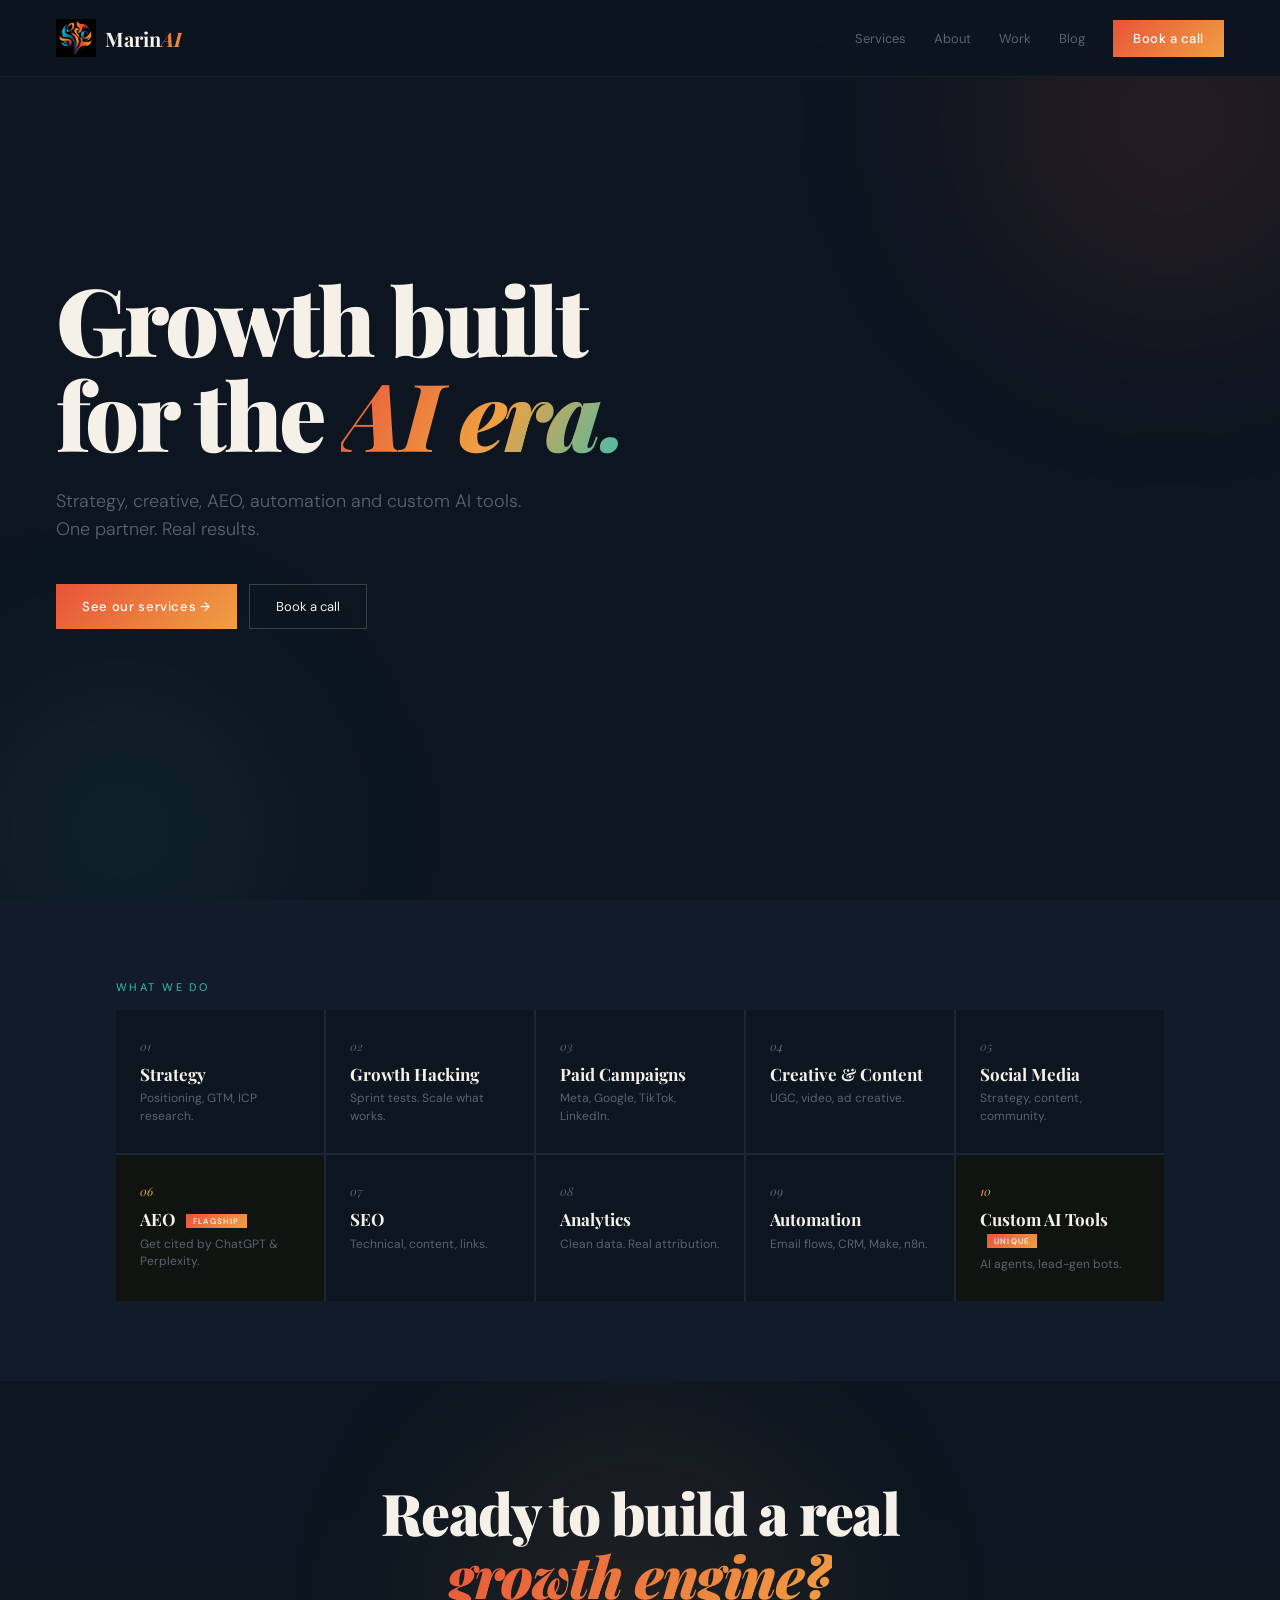
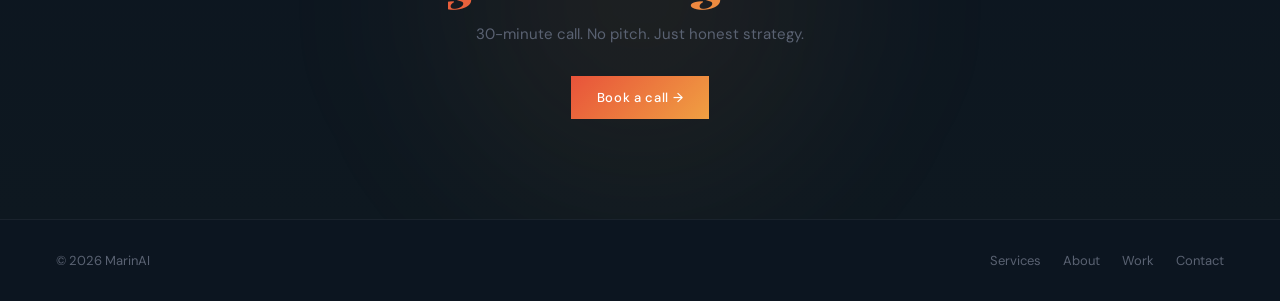
==== index.html @ f013c034 "Launch MarinAi website with full SEO, GA4, structured data" ====
<!DOCTYPE html>
<html lang="en">
<head>
<meta charset="UTF-8">
<meta name="viewport" content="width=device-width, initial-scale=1.0">
<title>MarinAi — AI-Era Marketing Agency | AEO, SEO, Growth & Automation</title>
<meta name="description" content="MarinAi builds growth engines for the AI era — AEO (get cited by ChatGPT & Perplexity), paid campaigns, SEO, marketing automation and custom AI tools for businesses ready to scale.">
<meta name="keywords" content="AI marketing agency, AEO answer engine optimisation, growth hacking agency, marketing automation, SEO agency, get cited by ChatGPT, Perplexity optimisation, custom AI tools, paid campaigns, social media agency">
<meta name="robots" content="index, follow">
<meta name="author" content="MarinAi">
<link rel="canonical" href="https://www.marinai.xyz/">

<!-- Open Graph -->
<meta property="og:type" content="website">
<meta property="og:url" content="https://www.marinai.xyz/">
<meta property="og:title" content="MarinAi — Growth Built for the AI Era">
<meta property="og:description" content="AEO, SEO, paid campaigns, marketing automation and custom AI tools. Get cited by ChatGPT, Perplexity and Google AI. Ten disciplines. One growth engine.">
<meta property="og:image" content="https://www.marinai.xyz/og-image.svg">
<meta property="og:site_name" content="MarinAi">
<meta property="og:locale" content="en_GB">

<!-- Twitter Card -->
<meta name="twitter:card" content="summary_large_image">
<meta name="twitter:title" content="MarinAi — Growth Built for the AI Era">
<meta name="twitter:description" content="AEO, SEO, paid campaigns, automation and custom AI tools. Ten disciplines. One growth engine.">
<meta name="twitter:image" content="https://www.marinai.xyz/og-image.svg">

<!-- Favicon -->
<link rel="icon" type="image/svg+xml" href="data:image/svg+xml,<svg xmlns='http://www.w3.org/2000/svg' viewBox='0 0 32 32'><rect width='32' height='32' rx='8' fill='%23E8533A'/><text x='16' y='22' font-family='sans-serif' font-weight='900' font-size='18' text-anchor='middle' fill='white'>M</text></svg>">
<link rel="apple-touch-icon" href="data:image/svg+xml,<svg xmlns='http://www.w3.org/2000/svg' viewBox='0 0 32 32'><rect width='32' height='32' rx='8' fill='%23E8533A'/><text x='16' y='22' font-family='sans-serif' font-weight='900' font-size='18' text-anchor='middle' fill='white'>M</text></svg>">

<!-- GA4 -->
<script async src="https://www.googletagmanager.com/gtag/js?id=G-8507Q1Z36M"></script>
<script>window.dataLayer=window.dataLayer||[];function gtag(){dataLayer.push(arguments)}gtag('js',new Date());gtag('config','G-8507Q1Z36M');</script>

<!-- JSON-LD: Organization -->
<script type="application/ld+json">
{
  "@context": "https://schema.org",
  "@type": "MarketingAgency",
  "name": "MarinAi",
  "url": "https://www.marinai.xyz",
  "logo": "https://www.marinai.xyz/og-image.svg",
  "description": "MarinAi builds growth engines for the AI era — AEO, SEO, paid campaigns, marketing automation and custom AI tools.",
  "email": "makatzrina@gmail.com",
  "foundingDate": "2024",
  "areaServed": {"@type": "Place", "name": "Europe"},
  "sameAs": [],
  "knowsAbout": ["AEO", "Answer Engine Optimisation", "SEO", "Growth Hacking", "Marketing Automation", "AI Tools", "Paid Campaigns", "Social Media Marketing"]
}
</script>

<!-- JSON-LD: Services -->
<script type="application/ld+json">
{
  "@context": "https://schema.org",
  "@type": "ItemList",
  "name": "MarinAi Services",
  "itemListElement": [
    {"@type":"ListItem","position":1,"name":"Strategy & Consulting","description":"Positioning, GTM planning, ICP research."},
    {"@type":"ListItem","position":2,"name":"Growth Hacking","description":"Sprint experiments, funnel optimisation. Ship fast, scale what works."},
    {"@type":"ListItem","position":3,"name":"Paid Campaigns","description":"Meta, Google, TikTok, LinkedIn. Every dollar traced to revenue."},
    {"@type":"ListItem","position":4,"name":"Creative & Content","description":"Ad creative, UGC, short-form video. Built for performance."},
    {"@type":"ListItem","position":5,"name":"Social Media","description":"Strategy, content, community. Platform-native."},
    {"@type":"ListItem","position":6,"name":"AEO — Answer Engine Optimisation","description":"Get cited by ChatGPT, Perplexity and Google AI Overviews."},
    {"@type":"ListItem","position":7,"name":"SEO","description":"Technical SEO, content strategy, link building."},
    {"@type":"ListItem","position":8,"name":"Analytics & Attribution","description":"Clean data, real attribution. Decisions stop being guesses."},
    {"@type":"ListItem","position":9,"name":"Marketing Automation","description":"Email flows, CRM, Make, n8n pipelines."},
    {"@type":"ListItem","position":10,"name":"Custom AI Tools for Lead Gen","description":"AI agents, bots, enrichment pipelines."}
  ]
}
</script>

<link href="https://fonts.googleapis.com/css2?family=Playfair+Display:ital,wght@0,700;0,900;1,400&family=DM+Sans:wght@300;400;500&display=swap" rel="stylesheet">
<style>
*,*::before,*::after{box-sizing:border-box;margin:0;padding:0}
:root{
  --c:#E8533A;--a:#F0A042;--t:#3ABFB0;
  --bg:#0C1520;--s:#111B29;--s2:#151F2E;
  --cream:#F5F0E8;--mid:#5A6272;--midlt:#8A95A8;
}
html{scroll-behavior:smooth}
body{background:var(--bg);color:var(--cream);font-family:'DM Sans',sans-serif;overflow-x:hidden}

.page{display:none;min-height:100vh;padding-top:64px}
.page.active{display:block}

/* NAV */
nav{position:fixed;top:0;left:0;right:0;z-index:99;display:flex;align-items:center;justify-content:space-between;padding:18px 56px;background:rgba(12,21,32,.9);backdrop-filter:blur(18px);border-bottom:1px solid rgba(255,255,255,.05)}
.logo{display:flex;align-items:center;gap:9px;text-decoration:none;cursor:pointer}
.logo-word{font-family:'Playfair Display',serif;font-size:20px;font-weight:700;color:var(--cream)}
.logo-word em{font-style:italic;background:linear-gradient(135deg,var(--c),var(--a));-webkit-background-clip:text;-webkit-text-fill-color:transparent;background-clip:text}
.nav-r{display:flex;align-items:center;gap:28px}
.nl{color:var(--mid);font-size:13px;background:none;border:none;cursor:pointer;font-family:inherit;padding:0;transition:color .2s}
.nl:hover,.nl.on{color:var(--cream)}
.nl.has-sub{position:relative}
.sub-menu{display:none;position:absolute;top:calc(100% + 14px);left:-16px;background:var(--s);border:1px solid rgba(255,255,255,.08);min-width:220px;padding:8px 0;z-index:200}
.nl.has-sub:hover .sub-menu{display:block}
.sub-menu button{display:block;width:100%;text-align:left;padding:10px 18px;background:none;border:none;color:var(--midlt);font-size:13px;cursor:pointer;font-family:inherit;transition:all .15s}
.sub-menu button:hover{color:var(--cream);background:rgba(255,255,255,.04);padding-left:24px}
.nav-cta{background:linear-gradient(135deg,var(--c),var(--a));color:#fff;padding:10px 20px;font-size:13px;font-weight:500;letter-spacing:.04em;border:none;cursor:pointer;font-family:inherit;transition:opacity .2s}
.nav-cta:hover{opacity:.85}
.mob-btn{display:none;background:none;border:none;color:var(--cream);font-size:22px;cursor:pointer}

/* SHARED */
.wrap{max-width:1160px;margin:0 auto;padding:0 56px}
.lbl{font-size:11px;letter-spacing:.22em;text-transform:uppercase;color:var(--t);margin-bottom:16px}
.page-top{padding:80px 56px 64px;max-width:1160px;margin:0 auto}
.page-top h1{font-family:'Playfair Display',serif;font-size:clamp(40px,5.5vw,72px);font-weight:900;line-height:1.03;letter-spacing:-.03em;margin-bottom:20px}
.page-top h1 em{font-style:italic;background:linear-gradient(135deg,var(--c),var(--a) 60%,var(--t));-webkit-background-clip:text;-webkit-text-fill-color:transparent;background-clip:text}
.page-top p{font-size:17px;color:var(--mid);max-width:520px;line-height:1.6;font-weight:300}
.divl{height:1px;background:rgba(255,255,255,.07);margin:0 56px}
.btn-p{background:linear-gradient(135deg,var(--c),var(--a));color:#fff;padding:13px 26px;font-size:13px;font-weight:500;text-decoration:none;letter-spacing:.05em;border:none;cursor:pointer;font-family:inherit;display:inline-block;transition:transform .2s,box-shadow .2s}
.btn-p:hover{transform:translateY(-2px);box-shadow:0 12px 36px rgba(232,83,58,.28)}
.btn-o{color:var(--cream);padding:13px 26px;font-size:13px;border:1px solid rgba(255,255,255,.18);text-decoration:none;background:none;cursor:pointer;font-family:inherit;display:inline-block;transition:all .2s}
.btn-o:hover{border-color:rgba(255,255,255,.45);background:rgba(255,255,255,.04)}
.back-btn{display:inline-flex;align-items:center;gap:8px;color:var(--mid);font-size:13px;background:none;border:none;cursor:pointer;font-family:inherit;margin-bottom:28px;transition:color .2s;padding:0}
.back-btn:hover{color:var(--cream)}

/* REVEAL */
@keyframes fadeUp{from{opacity:0;transform:translateY(20px)}to{opacity:1;transform:translateY(0)}}
.r{opacity:0;transform:translateY(16px);transition:opacity .65s ease,transform .65s ease}
.r.on{opacity:1;transform:none}

/* CTA STRIP */
.cta-strip{padding:100px 56px;text-align:center;position:relative;overflow:hidden;background:linear-gradient(180deg,var(--bg),#0E1820)}
.cta-strip::before{content:'';position:absolute;top:50%;left:50%;transform:translate(-50%,-50%);width:700px;height:700px;background:radial-gradient(circle,rgba(240,160,66,.09),transparent 60%);filter:blur(60px)}
.cta-strip h2{font-family:'Playfair Display',serif;font-size:clamp(32px,4.5vw,60px);font-weight:900;line-height:1.08;letter-spacing:-.025em;max-width:680px;margin:0 auto 18px;position:relative;z-index:1}
.cta-strip h2 em{font-style:italic;background:linear-gradient(135deg,var(--c),var(--a));-webkit-background-clip:text;-webkit-text-fill-color:transparent;background-clip:text}
.cta-strip p{font-size:15px;color:var(--mid);margin-bottom:32px;position:relative;z-index:1}
.cta-strip .btn-p{position:relative;z-index:1}

/* FOOTER */
footer{padding:32px 56px;border-top:1px solid rgba(255,255,255,.06);display:flex;justify-content:space-between;align-items:center}
footer span{font-size:13px;color:var(--mid)}
.fl{display:flex;gap:22px;flex-wrap:wrap}
.fl button{font-size:13px;color:var(--mid);background:none;border:none;cursor:pointer;font-family:inherit;transition:color .2s;padding:0}
.fl button:hover{color:var(--cream)}

/* ═══════════════════
   HOME
═══════════════════ */
#page-home{padding-top:0}
.hero{min-height:100vh;display:flex;align-items:center;padding:0 56px;position:relative;overflow:hidden}
.hero::before{content:'';position:absolute;top:-20%;right:-15%;width:600px;height:600px;background:radial-gradient(circle,rgba(232,83,58,.17),transparent 65%);filter:blur(80px)}
.hero::after{content:'';position:absolute;bottom:-20%;left:-10%;width:500px;height:500px;background:radial-gradient(circle,rgba(58,191,176,.11),transparent 65%);filter:blur(80px)}
.hero-inner{position:relative;z-index:1;max-width:880px}
.hero h1{font-family:'Playfair Display',serif;font-size:clamp(52px,7.5vw,94px);font-weight:900;line-height:1.01;letter-spacing:-.03em;margin-bottom:26px;animation:fadeUp .9s .1s ease both}
.hero h1 em{font-style:italic;background:linear-gradient(120deg,var(--c),var(--a) 55%,var(--t));-webkit-background-clip:text;-webkit-text-fill-color:transparent;background-clip:text}
.hero p{font-size:18px;color:var(--mid);max-width:490px;line-height:1.6;margin-bottom:40px;font-weight:300;animation:fadeUp .9s .25s ease both}
.hero-btns{display:flex;gap:12px;flex-wrap:wrap;animation:fadeUp .9s .4s ease both}

/* Services overview on home */
.svc-overview{padding:80px 56px;background:var(--s)}
.svc-grid{display:grid;grid-template-columns:repeat(5,1fr);gap:2px;background:rgba(255,255,255,.05)}
.svc-tile{background:var(--bg);padding:28px 24px;cursor:pointer;transition:background .2s;border-bottom:none}
.svc-tile:hover{background:var(--s2)}
.svc-tile .n{font-family:'Playfair Display',serif;font-style:italic;font-size:12px;color:var(--mid);margin-bottom:10px}
.svc-tile h3{font-family:'Playfair Display',serif;font-size:17px;font-weight:700;line-height:1.2;margin-bottom:6px}
.svc-tile p{font-size:12px;color:var(--mid);line-height:1.45}
.svc-tile.hot{background:#0F1410}
.svc-tile.hot .n{color:var(--a)}
.svc-tile.hot:hover{background:#141910}
.hot-tag{background:linear-gradient(135deg,var(--c),var(--a));color:#fff;font-family:'DM Sans',sans-serif;font-size:8px;font-weight:500;letter-spacing:.15em;text-transform:uppercase;padding:2px 7px;vertical-align:middle;margin-left:7px;font-style:normal}

/* ═══════════════════
   SERVICES LIST
═══════════════════ */
.svc-list-grid{padding:0 56px 0}
.svc-row{display:grid;grid-template-columns:60px 1fr auto;gap:32px;padding:40px 0;border-bottom:1px solid rgba(255,255,255,.07);align-items:center;cursor:pointer;transition:background .2s;padding-left:4px;padding-right:4px}
.svc-row:first-child{border-top:1px solid rgba(255,255,255,.07)}
.svc-row:hover{background:rgba(255,255,255,.02)}
.svc-row .num{font-family:'Playfair Display',serif;font-style:italic;font-size:22px;color:rgba(255,255,255,.1)}
.svc-row.hot .num{color:rgba(240,160,66,.3)}
.svc-row h3{font-family:'Playfair Display',serif;font-size:24px;font-weight:700;letter-spacing:-.01em;margin-bottom:6px}
.svc-row.hot h3{background:linear-gradient(135deg,var(--c),var(--a));-webkit-background-clip:text;-webkit-text-fill-color:transparent;background-clip:text}
.svc-row p{font-size:14px;color:var(--mid);line-height:1.5}
.svc-row .arr{font-size:20px;color:var(--mid);transition:all .2s;white-space:nowrap}
.svc-row:hover .arr{color:var(--a);transform:translateX(4px)}

/* ═══════════════════
   SERVICE DETAIL PAGE
═══════════════════ */
.svc-detail-hero{padding:72px 56px 56px;position:relative;overflow:hidden;border-bottom:1px solid rgba(255,255,255,.07)}
.svc-detail-hero::after{content:'';position:absolute;top:-50%;right:-20%;width:500px;height:500px;background:radial-gradient(circle,rgba(232,83,58,.12),transparent 65%);filter:blur(80px);pointer-events:none}
.svc-detail-hero .inner{max-width:1160px;margin:0 auto;position:relative;z-index:1}
.svc-detail-hero .tag{display:inline-flex;align-items:center;gap:8px;font-size:10px;letter-spacing:.22em;text-transform:uppercase;color:var(--t);margin-bottom:20px;padding:5px 12px;border:1px solid rgba(58,191,176,.25);border-radius:100px}
.svc-detail-hero h1{font-family:'Playfair Display',serif;font-size:clamp(40px,5.5vw,68px);font-weight:900;line-height:1.04;letter-spacing:-.03em;margin-bottom:20px;max-width:820px}
.svc-detail-hero h1 em{font-style:italic;background:linear-gradient(135deg,var(--c),var(--a));-webkit-background-clip:text;-webkit-text-fill-color:transparent;background-clip:text}
.svc-detail-hero .intro{font-size:17px;color:var(--mid);max-width:580px;line-height:1.65;margin-bottom:36px;font-weight:300}
.svc-body-grid{max-width:1160px;margin:0 auto;padding:64px 56px;display:grid;grid-template-columns:1fr 380px;gap:72px;align-items:start}
.svc-main h2{font-family:'Playfair Display',serif;font-size:28px;font-weight:700;letter-spacing:-.01em;margin-bottom:16px;line-height:1.2}
.svc-main h2 em{font-style:italic;color:var(--a)}
.svc-main p{font-size:15px;color:var(--mid);line-height:1.7;margin-bottom:24px}
.what-list{list-style:none;margin:0 0 40px;display:flex;flex-direction:column;gap:0;border-top:1px solid rgba(255,255,255,.07)}
.what-list li{padding:16px 0;border-bottom:1px solid rgba(255,255,255,.07);font-size:14px;color:var(--midlt);display:flex;align-items:center;gap:12px;line-height:1.4}
.what-list li::before{content:'';width:5px;height:5px;border-radius:50%;background:var(--t);flex-shrink:0}
.svc-sidebar{position:sticky;top:88px;display:flex;flex-direction:column;gap:2px}
.sidebar-card{background:var(--s);padding:28px}
.sidebar-card h4{font-size:11px;letter-spacing:.2em;text-transform:uppercase;color:var(--t);margin-bottom:16px}
.sidebar-card p{font-size:13px;color:var(--mid);line-height:1.55;margin-bottom:16px}
.sidebar-card .btn-p,.sidebar-card .btn-o{width:100%;text-align:center;margin-top:4px}
.related-list{display:flex;flex-direction:column;gap:2px}
.related-item{background:var(--s);padding:18px 20px;cursor:pointer;transition:background .2s;display:flex;justify-content:space-between;align-items:center}
.related-item:hover{background:var(--s2)}
.related-item span{font-size:13px;color:var(--midlt);transition:color .2s}
.related-item:hover span{color:var(--cream)}
.related-item .ri-arr{color:var(--mid);font-size:16px;transition:all .2s}
.related-item:hover .ri-arr{color:var(--a);transform:translateX(3px)}
.outcome-grid{display:grid;grid-template-columns:1fr 1fr;gap:2px;margin:32px 0;background:rgba(255,255,255,.05)}
.outcome{background:var(--s);padding:24px}
.outcome .big{font-family:'Playfair Display',serif;font-size:36px;font-weight:900;background:linear-gradient(135deg,var(--c),var(--a));-webkit-background-clip:text;-webkit-text-fill-color:transparent;background-clip:text;line-height:1;margin-bottom:6px}
.outcome .sm{font-size:12px;color:var(--mid);letter-spacing:.03em}
.faq{margin-top:40px}
.faq h2{font-family:'Playfair Display',serif;font-size:26px;font-weight:700;margin-bottom:20px}
.faq-item{border-bottom:1px solid rgba(255,255,255,.07);padding:18px 0}
.faq-item summary{font-size:15px;font-weight:500;cursor:pointer;list-style:none;display:flex;justify-content:space-between;align-items:center;gap:16px}
.faq-item summary::after{content:'+';font-size:20px;color:var(--mid);flex-shrink:0;transition:transform .2s}
.faq-item[open] summary::after{transform:rotate(45deg)}
.faq-item p{font-size:14px;color:var(--mid);line-height:1.65;padding-top:14px}

/* ═══════════════════
   ABOUT
═══════════════════ */
.about-hero{padding:72px 56px 64px;border-bottom:1px solid rgba(255,255,255,.07)}
.about-hero .inner{max-width:1160px;margin:0 auto}
.about-grid{max-width:1160px;margin:0 auto;padding:64px 56px;display:grid;grid-template-columns:1fr 1fr;gap:72px}
.about-grid h2{font-family:'Playfair Display',serif;font-size:clamp(26px,3vw,38px);font-weight:700;line-height:1.2;letter-spacing:-.02em;margin-bottom:20px}
.about-grid h2 em{font-style:italic;color:var(--a)}
.about-grid p{font-size:15px;color:var(--mid);line-height:1.7;margin-bottom:14px}
.vals{display:flex;flex-direction:column;gap:2px}
.val{background:var(--s);padding:26px 28px;border-left:2px solid var(--t)}
.val h4{font-size:15px;font-weight:500;margin-bottom:5px}
.val p{font-size:13px;color:var(--mid);line-height:1.55;margin:0}

/* ═══════════════════
   CASES
═══════════════════ */
.cases-grid{max-width:1160px;margin:0 auto;padding:0 56px 64px;display:grid;grid-template-columns:1fr 1fr;gap:2px;background:rgba(255,255,255,.05)}
.case-card{background:var(--bg);padding:44px 40px;transition:background .2s;cursor:pointer}
.case-card:hover{background:var(--s2)}
.case-tag{font-size:10px;letter-spacing:.2em;text-transform:uppercase;color:var(--t);margin-bottom:18px}
.case-card h3{font-family:'Playfair Display',serif;font-size:24px;font-weight:700;line-height:1.2;margin-bottom:12px;letter-spacing:-.01em}
.case-card p{font-size:14px;color:var(--mid);line-height:1.6;margin-bottom:24px}
.case-metrics{display:flex;gap:24px}
.cm .big{font-family:'Playfair Display',serif;font-size:30px;font-weight:700;background:linear-gradient(135deg,var(--c),var(--a));-webkit-background-clip:text;-webkit-text-fill-color:transparent;background-clip:text;line-height:1}
.cm .sm{font-size:11px;color:var(--mid);margin-top:4px}
.case-empty{background:var(--s);padding:44px 40px;display:flex;flex-direction:column;justify-content:center;align-items:center;min-height:280px;text-align:center}
.case-empty p{font-size:14px;color:var(--mid);margin-top:12px}

/* ═══════════════════
   BLOG
═══════════════════ */
.blog-grid{max-width:1160px;margin:0 auto;padding:0 56px 64px;display:grid;grid-template-columns:repeat(3,1fr);gap:2px;background:rgba(255,255,255,.05)}
.post{background:var(--bg);padding:32px 28px;cursor:pointer;transition:background .2s}
.post:hover{background:var(--s2)}
.post-cat{font-size:10px;letter-spacing:.2em;text-transform:uppercase;color:var(--t);margin-bottom:14px}
.post h3{font-family:'Playfair Display',serif;font-size:20px;font-weight:700;line-height:1.25;margin-bottom:10px;letter-spacing:-.01em}
.post p{font-size:13px;color:var(--mid);line-height:1.55;margin-bottom:18px}
.post-meta{font-size:11px;color:rgba(255,255,255,.2)}
.cs-tag{display:inline-block;background:rgba(58,191,176,.08);border:1px solid rgba(58,191,176,.2);color:var(--t);font-size:9px;letter-spacing:.16em;text-transform:uppercase;padding:3px 9px;margin-bottom:12px}

/* ═══════════════════
   CONTACT
═══════════════════ */
.contact-wrap{max-width:1160px;margin:0 auto;padding:0 56px 80px;display:grid;grid-template-columns:1fr 1fr;gap:2px;background:rgba(255,255,255,.05)}
.contact-l{background:var(--s);padding:56px 48px}
.contact-l h2{font-family:'Playfair Display',serif;font-size:clamp(26px,3vw,38px);font-weight:700;line-height:1.2;letter-spacing:-.02em;margin-bottom:18px}
.contact-l h2 em{font-style:italic;color:var(--a)}
.contact-l p{font-size:15px;color:var(--mid);line-height:1.65;margin-bottom:36px}
.cd{display:flex;flex-direction:column;gap:18px;margin-bottom:40px}
.cd-i .lbl2{font-size:10px;letter-spacing:.2em;text-transform:uppercase;color:var(--t);margin-bottom:4px}
.cd-i .val2{font-size:15px;color:var(--cream)}
.contact-r{background:var(--bg);padding:56px 48px}
.contact-r h3{font-family:'Playfair Display',serif;font-size:24px;font-weight:700;margin-bottom:28px}
.form-row{display:grid;grid-template-columns:1fr 1fr;gap:14px;margin-bottom:14px}
.field{display:flex;flex-direction:column;gap:7px;margin-bottom:14px}
.field label{font-size:10px;letter-spacing:.18em;text-transform:uppercase;color:var(--mid)}
.field input,.field textarea,.field select{background:var(--s);border:1px solid rgba(255,255,255,.08);color:var(--cream);padding:13px 16px;font-family:'DM Sans',sans-serif;font-size:14px;outline:none;transition:border-color .2s;appearance:none;-webkit-appearance:none}
.field input:focus,.field textarea:focus,.field select:focus{border-color:rgba(58,191,176,.4)}
.field textarea{min-height:110px;resize:vertical}
.field select option{background:var(--s)}

/* RESPONSIVE */
@media(max-width:960px){
  nav{padding:16px 24px}
  .mob-btn{display:block}
  .nav-r .nl,.nav-r .nav-cta{display:none}
  .nav-r.open{display:flex;flex-direction:column;align-items:flex-start;position:fixed;top:60px;left:0;right:0;background:rgba(10,18,28,.98);padding:20px 24px;gap:16px;border-bottom:1px solid rgba(255,255,255,.07)}
  .nav-r.open .nl,.nav-r.open .nav-cta{display:block}
  .sub-menu{position:static;border:none;background:rgba(255,255,255,.04);padding:4px 0 4px 16px}
  .hero,.svc-overview,.page-top,.svc-detail-hero,.svc-body-grid,.about-hero,.about-grid,.cases-grid,.blog-grid,.contact-wrap,.svc-list-grid,.cta-strip{padding-left:24px;padding-right:24px}
  .hero{padding:0 24px}
  .svc-grid{grid-template-columns:repeat(2,1fr)}
  .svc-body-grid{grid-template-columns:1fr;gap:40px}
  .svc-sidebar{position:static}
  .about-grid,.contact-wrap{grid-template-columns:1fr}
  .contact-l,.contact-r{padding:40px 28px}
  .cases-grid{grid-template-columns:1fr}
  .blog-grid{grid-template-columns:1fr 1fr}
  .form-row{grid-template-columns:1fr}
  footer{padding:24px;flex-direction:column;gap:14px;text-align:center}
  .fl{justify-content:center}
}
@media(max-width:520px){
  .svc-grid{grid-template-columns:1fr}
  .blog-grid{grid-template-columns:1fr}
  .outcome-grid{grid-template-columns:1fr}
}
</style>
</head>
<body>

<!-- NAV -->
<nav>
  <div class="logo" onclick="go('home')">
    <img src="[data-uri]" style="width:40px;height:40px;object-fit:contain" alt="MarinAI">
    <span class="logo-word">Marin<em>AI</em></span>
  </div>
  <div class="nav-r" id="navR">
    <div class="nl has-sub" tabindex="0">Services
      <div class="sub-menu">
        <button onclick="go('svc-strategy')">01 · Strategy</button>
        <button onclick="go('svc-growth')">02 · Growth Hacking</button>
        <button onclick="go('svc-paid')">03 · Paid Campaigns</button>
        <button onclick="go('svc-creative')">04 · Creative & Content</button>
        <button onclick="go('svc-social')">05 · Social Media</button>
        <button onclick="go('svc-aeo')">06 · AEO ★</button>
        <button onclick="go('svc-seo')">07 · SEO</button>
        <button onclick="go('svc-analytics')">08 · Analytics</button>
        <button onclick="go('svc-automation')">09 · Automation</button>
        <button onclick="go('svc-ai')">10 · Custom AI Tools ★</button>
      </div>
    </div>
    <button class="nl" onclick="go('about')">About</button>
    <button class="nl" onclick="go('cases')">Work</button>
    <button class="nl" onclick="go('blog')">Blog</button>
    <button class="nav-cta" onclick="go('contact')">Book a call</button>
  </div>
  <button class="mob-btn" onclick="toggleNav()">☰</button>
</nav>

<!-- ══════════════ HOME ══════════════ -->
<div class="page active" id="page-home">
  <section class="hero">
    <div class="hero-inner">
      <h1>Growth built<br>for the <em>AI era.</em></h1>
      <p>Strategy, creative, AEO, automation and custom AI tools. One partner. Real results.</p>
      <div class="hero-btns">
        <button class="btn-p" onclick="go('services')">See our services →</button>
        <button class="btn-o" onclick="go('contact')">Book a call</button>
      </div>
    </div>
  </section>

  <section class="svc-overview">
    <div class="wrap">
      <div class="lbl r">What we do</div>
      <div class="svc-grid r">
        <div class="svc-tile" onclick="go('svc-strategy')"><div class="n">01</div><h3>Strategy</h3><p>Positioning, GTM, ICP research.</p></div>
        <div class="svc-tile" onclick="go('svc-growth')"><div class="n">02</div><h3>Growth Hacking</h3><p>Sprint tests. Scale what works.</p></div>
        <div class="svc-tile" onclick="go('svc-paid')"><div class="n">03</div><h3>Paid Campaigns</h3><p>Meta, Google, TikTok, LinkedIn.</p></div>
        <div class="svc-tile" onclick="go('svc-creative')"><div class="n">04</div><h3>Creative & Content</h3><p>UGC, video, ad creative.</p></div>
        <div class="svc-tile" onclick="go('svc-social')"><div class="n">05</div><h3>Social Media</h3><p>Strategy, content, community.</p></div>
        <div class="svc-tile hot" onclick="go('svc-aeo')"><div class="n">06</div><h3>AEO <span class="hot-tag">Flagship</span></h3><p>Get cited by ChatGPT & Perplexity.</p></div>
        <div class="svc-tile" onclick="go('svc-seo')"><div class="n">07</div><h3>SEO</h3><p>Technical, content, links.</p></div>
        <div class="svc-tile" onclick="go('svc-analytics')"><div class="n">08</div><h3>Analytics</h3><p>Clean data. Real attribution.</p></div>
        <div class="svc-tile" onclick="go('svc-automation')"><div class="n">09</div><h3>Automation</h3><p>Email flows, CRM, Make, n8n.</p></div>
        <div class="svc-tile hot" onclick="go('svc-ai')"><div class="n">10</div><h3>Custom AI Tools <span class="hot-tag">Unique</span></h3><p>AI agents, lead-gen bots.</p></div>
      </div>
    </div>
  </section>

  <div class="cta-strip">
    <h2 class="r">Ready to build a real <em>growth engine?</em></h2>
    <p class="r">30-minute call. No pitch. Just honest strategy.</p>
    <button class="btn-p r" onclick="go('contact')">Book a call →</button>
  </div>
  <footer><span>© 2026 MarinAI</span><div class="fl"><button onclick="go('services')">Services</button><button onclick="go('about')">About</button><button onclick="go('cases')">Work</button><button onclick="go('contact')">Contact</button></div></footer>
</div>

<!-- ══════════════ SERVICES LIST ══════════════ -->
<div class="page" id="page-services">
  <div class="page-top r">
    <div class="lbl">Services</div>
    <h1>Ten disciplines.<br><em>One engine.</em></h1>
    <p>Every service feeds the next. The stack compounds.</p>
  </div>
  <div class="divl"></div>
  <div class="svc-list-grid" style="padding-bottom:64px">
    <div class="svc-row r" onclick="go('svc-strategy')"><div class="num">01</div><div><h3>Strategy & Consulting</h3><p>Positioning, GTM planning, ICP research. Before a dollar is spent.</p></div><div class="arr">→</div></div>
    <div class="svc-row r" onclick="go('svc-growth')"><div class="num">02</div><div><h3>Growth Hacking</h3><p>Sprint experiments, funnel optimisation. Ship fast, scale what works.</p></div><div class="arr">→</div></div>
    <div class="svc-row r" onclick="go('svc-paid')"><div class="num">03</div><div><h3>Paid Campaigns</h3><p>Meta, Google, TikTok, LinkedIn. Every dollar traced to revenue.</p></div><div class="arr">→</div></div>
    <div class="svc-row r" onclick="go('svc-creative')"><div class="num">04</div><div><h3>Creative & Content</h3><p>Ad creative, UGC, short-form video. Built for performance.</p></div><div class="arr">→</div></div>
    <div class="svc-row r" onclick="go('svc-social')"><div class="num">05</div><div><h3>Social Media</h3><p>Strategy, content, community. Platform-native, not recycled.</p></div><div class="arr">→</div></div>
    <div class="svc-row hot r" onclick="go('svc-aeo')"><div class="num">06</div><div><h3>AEO — Answer Engine Optimisation</h3><p>Get cited by ChatGPT, Perplexity, Google AI. Where buyers search now.</p></div><div class="arr">→</div></div>
    <div class="svc-row r" onclick="go('svc-seo')"><div class="num">07</div><div><h3>SEO</h3><p>Technical, content, links. Built to work alongside AEO.</p></div><div class="arr">→</div></div>
    <div class="svc-row r" onclick="go('svc-analytics')"><div class="num">08</div><div><h3>Analytics & Attribution</h3><p>Clean data, real attribution. Decisions stop being guesses.</p></div><div class="arr">→</div></div>
    <div class="svc-row r" onclick="go('svc-automation')"><div class="num">09</div><div><h3>Marketing Automation</h3><p>Email flows, CRM, Make, n8n. The glue most agencies skip.</p></div><div class="arr">→</div></div>
    <div class="svc-row hot r" onclick="go('svc-ai')"><div class="num">10</div><div><h3>Custom AI Tools for Lead Gen</h3><p>AI agents, bots, enrichment pipelines. Nobody else builds this.</p></div><div class="arr">→</div></div>
  </div>
  <footer><span>© 2026 MarinAI</span><div class="fl"><button onclick="go('home')">Home</button><button onclick="go('contact')">Book a call</button></div></footer>
</div>

<!-- ══════════════ SERVICE PAGES (macro) ══════════════ -->
<script>
const SERVICES = {
  strategy:{
    num:'01', tag:'Strategy & Consulting',
    title:'Before a dollar<br>is <em>spent.</em>',
    intro:'Clarity before execution. We map your positioning, market, and highest-leverage channels before anything else moves.',
    why:'Most brands skip strategy and go straight to execution. That\'s why most campaigns underperform. Without knowing your real ICP, your actual competitive position, and the channels that fit your stage, you\'re optimising the wrong things.',
    what:'We start every engagement with a structured audit. We look at your current positioning, who you\'re actually winning, what the market looks like, and where the real gaps are. From that you get a clear GTM plan with priorities, not a wishlist.',
    items:['Brand positioning & messaging framework','Go-to-market planning','ICP definition & audience research','Channel selection & budget allocation','Competitor & market analysis','Marketing audit (existing stack + results)'],
    outcomes:[{big:'2wk',sm:'Typical audit timeline'},{big:'1',sm:'Clear plan, not 90 slides'},{big:'GTM',sm:'Ready to execute'},{big:'Real',sm:'Not guesswork'}],
    faq:[
      {q:'Do I need a strategy session if I already have a marketing team?',a:'Yes, especially then. Internal teams often have blind spots around positioning and ICP that an outside perspective surfaces quickly.'},
      {q:'What does the output look like?',a:'A working document, not a deck. Priorities, KPIs, channel recommendations, and a 90-day execution roadmap.'},
      {q:'How long does it take?',a:'A full audit and strategy typically takes 2 weeks. A focused session on a single problem can happen in a day.'}
    ],
    related:['svc-growth','svc-paid','svc-aeo']
  },
  growth:{
    num:'02', tag:'Growth Hacking',
    title:'Ship fast.<br><em>Scale what works.</em>',
    intro:'Sprint-based experiments across the full funnel. We test fast, kill what doesn\'t work, and compound what does.',
    why:'Growth doesn\'t come from one big campaign. It comes from running 20 small tests, finding the 2 that work, and going hard on those. Most agencies don\'t work this way because it requires discipline and a high tolerance for failure. We built our whole practice around it.',
    what:'We design experiment sprints across acquisition, activation, retention and referral. Each sprint runs for 2-4 weeks. You get a clear result, a decision, and a next action. No endless cycles of "let\'s give it more time."',
    items:['Rapid experimentation framework setup','Funnel mapping & drop-off analysis','A/B and multivariate testing','Viral loop & referral mechanic design','Onboarding & activation optimisation','Retention & LTV improvement plays'],
    outcomes:[{big:'2wk',sm:'Sprint cycle'},{big:'20+',sm:'Tests per quarter'},{big:'CRO',sm:'Conversion focused'},{big:'Fast',sm:'Decisions, not dithering'}],
    faq:[
      {q:'What channels does growth hacking cover?',a:'All of them. Growth hacking is a methodology, not a channel. We apply it to paid, organic, product, email, referral — wherever the lever is.'},
      {q:'How is this different from just running ads?',a:'Growth hacking treats the whole funnel as a system. Ads get people in the door. Growth hacking figures out why they\'re not converting and fixes that too.'},
      {q:'Do I need a product to do growth hacking?',a:'No. It applies equally to service businesses, DTC brands, B2B SaaS and agencies.'}
    ],
    related:['svc-strategy','svc-paid','svc-analytics']
  },
  paid:{
    num:'03', tag:'Paid Campaigns',
    title:'Every dollar<br><em>traced to revenue.</em>',
    intro:'Full-funnel paid media across Meta, Google, TikTok and LinkedIn. Creative-first, data-driven, no vanity metrics.',
    why:'Paid media done badly is just burning money. Done well, it\'s the most predictable revenue lever you have. The difference is creative quality, audience strategy, and whether you\'re optimising for clicks or actual business outcomes.',
    what:'We run end-to-end paid campaigns including strategy, creative production, setup, optimisation and reporting. We build creative testing systems so you always know what\'s working and why. Every metric we report traces back to revenue.',
    items:['Meta Ads (Facebook & Instagram)','Google Ads (Search, Performance Max, YouTube)','TikTok Ads','LinkedIn Ads (B2B)','Retargeting & full-funnel sequencing','Creative testing framework','Audience strategy & lookalike building','Monthly performance reporting'],
    outcomes:[{big:'ROAS',sm:'Revenue focused'},{big:'CPA',sm:'Always tracked'},{big:'CTR',sm:'Creative optimised'},{big:'CAC',sm:'Driven down over time'}],
    faq:[
      {q:'Do you handle creative as well as media buying?',a:'Yes. Creative is part of our paid service because it\'s the most important variable. We produce the assets and test them systematically.'},
      {q:'What budget do I need to start?',a:'Minimum $2,000/month in ad spend. Below that the testing data is too thin to optimise properly.'},
      {q:'Which platform should I start on?',a:'Depends on your audience. B2B usually starts on LinkedIn or Google. DTC and eCommerce almost always start on Meta. We recommend based on your specific situation.'}
    ],
    related:['svc-creative','svc-analytics','svc-growth']
  },
  creative:{
    num:'04', tag:'Creative & Content',
    title:'Built to perform,<br>not just to <em>look good.</em>',
    intro:'Ad creative, UGC production, short-form video and copywriting. Every asset is designed to convert, not to win awards.',
    why:'Creative is now the most important variable in paid media. Meta\'s algorithm builds audiences around your creative, not the other way around. Brands that have a systematic creative testing operation outperform brands that produce one great campaign every quarter.',
    what:'We produce creative across all formats — static ads, video, UGC-style content, motion graphics, landing page copy and email sequences. We run a continuous testing framework so we always know which hooks, formats and messages are working.',
    items:['Ad creative (static, video, motion)','UGC production & creator sourcing','Short-form video (Reels, TikTok, Shorts)','Landing page design & copy','Email copy & sequences','Brand visual identity','Creative strategy & hook testing','Performance reporting by creative'],
    outcomes:[{big:'UGC',sm:'Often outperforms polished creative'},{big:'10d',sm:'Typical production turnaround'},{big:'CTR',sm:'Measured per creative'},{big:'ROAS',sm:'Creative split-tested'}],
    faq:[
      {q:'What\'s UGC and why does it work?',a:'User-generated content is creator-style video that looks organic rather than branded. It outperforms polished ads because it matches the native pattern of social feeds.'},
      {q:'Do you source creators or do I need to provide them?',a:'We handle creator sourcing, briefing, production and editing. You approve the brief and the final output.'},
      {q:'How many creatives do you produce per month?',a:'It depends on your budget and testing cadence. A typical growth retainer includes 8-16 creative variations per month.'}
    ],
    related:['svc-paid','svc-social','svc-growth']
  },
  social:{
    num:'05', tag:'Social Media',
    title:'Platform-native.<br><em>Not recycled.</em>',
    intro:'Strategy, content and community management built for how each platform actually works in 2026.',
    why:'Most social media content is an afterthought — the same copy across five platforms, posted on a schedule. That approach doesn\'t work anymore. Each platform has different content norms, algorithms and audience expectations.',
    what:'We build platform-specific strategies, produce native content, and manage communities. We also build founder-led personal brand content for clients who want to become a trusted voice in their space — one of the highest-ROI things you can do in 2026.',
    items:['Platform strategy per channel','Content calendar & production','Community management & engagement','Founder-led personal brand content','Influencer & creator partnerships','Performance tracking & reporting','Short-form video strategy','LinkedIn thought leadership'],
    outcomes:[{big:'Organic',sm:'Reach that doesn\'t cost per click'},{big:'Trust',sm:'Built through consistency'},{big:'ICP',sm:'Content that attracts the right people'},{big:'Pipeline',sm:'Social as a lead channel'}],
    faq:[
      {q:'Which platforms do you manage?',a:'Instagram, LinkedIn, TikTok, X and YouTube. We recommend which ones to prioritise based on your audience.'},
      {q:'Do you include personal brand content for founders?',a:'Yes. Founder-led content is one of the highest-ROI social strategies right now, especially for B2B. We build the strategy and produce the content.'},
      {q:'How is this different from a standard social media agency?',a:'We don\'t recycle content across platforms. We produce native content for each channel and measure it against business outcomes, not just follower counts.'}
    ],
    related:['svc-creative','svc-paid','svc-aeo']
  },
  aeo:{
    num:'06', tag:'AEO — Answer Engine Optimisation',
    title:'Be the answer<br><em>AI gives.</em>',
    intro:'ChatGPT, Perplexity, Gemini and Google AI Overviews are where buyers search now. If your brand isn\'t being cited, you don\'t exist in that conversation.',
    why:'65% of searches now end without a single click. AI engines deliver one answer, not ten blue links. There\'s no page two of ChatGPT. If a buyer asks which solution is best and the AI doesn\'t mention you, you lost that deal before it started. AEO is the discipline of making sure you are the answer.',
    what:'We audit your current AI visibility, identify what\'s preventing you from being cited, and build an optimisation strategy that works across all major answer engines. This includes entity architecture, structured data, answer-first content and citation monitoring.',
    items:['LLM visibility audit (ChatGPT, Perplexity, Gemini, Google AI)','Entity & knowledge graph optimisation','Schema markup & structured data','Answer-first content architecture','FAQ & Q&A content strategy','Citation source analysis','E-E-A-T signal strengthening','AI visibility monitoring & monthly reporting'],
    outcomes:[{big:'65%',sm:'of searches end with no click'},{big:'1',sm:'Answer per query — be it'},{big:'25%',sm:'of organic traffic shifting to AI (Gartner)'},{big:'4-6wk',sm:'First citations typically appear'}],
    faq:[
      {q:'What exactly is AEO?',a:'Answer Engine Optimisation is the practice of structuring your content and brand presence so that AI systems like ChatGPT, Perplexity and Google AI Overviews cite you when answering user questions related to your category.'},
      {q:'Is AEO replacing SEO?',a:'Not replacing — extending. Traditional SEO keeps you visible on Google. AEO makes you visible on the AI engines increasingly taking traffic from Google. You need both.'},
      {q:'How long until I see results?',a:'Initial citations typically appear within 4-6 weeks for brands with existing domain authority. A consistent citation pattern usually takes 3-6 months to establish.'},
      {q:'How do you measure AEO success?',a:'We monitor how often your brand appears in AI responses across target queries, track share of voice versus competitors, and correlate AI citation activity with inbound demand.'}
    ],
    related:['svc-seo','svc-strategy','svc-content']
  },
  seo:{
    num:'07', tag:'SEO',
    title:'Organic growth<br>that <em>compounds.</em>',
    intro:'Technical SEO, topic authority and link building. Built to work alongside AEO, not compete with it.',
    why:'Traditional SEO isn\'t dead — it\'s evolving. Google still handles the majority of searches and organic traffic is still the highest-ROI acquisition channel for most businesses. The difference is that winning in 2026 requires technical precision, topical authority, and a clear AEO integration strategy.',
    what:'We run full technical audits, fix the foundations, build topic cluster architecture that establishes authority, and earn links through digital PR. Everything is designed to compound — content ranks, earns links, and feeds your AEO presence simultaneously.',
    items:['Full technical SEO audit','Core Web Vitals & site speed','Topic cluster architecture','Content strategy & production','Link building & digital PR','Local SEO','International SEO','Monthly ranking reports'],
    outcomes:[{big:'Organic',sm:'Highest ROI channel long-term'},{big:'3mo',sm:'Typical traction timeline'},{big:'Authority',sm:'Built through content depth'},{big:'Compound',sm:'Results grow monthly'}],
    faq:[
      {q:'Is SEO still worth investing in with AI search growing?',a:'Yes. Google still handles billions of daily searches. And well-executed SEO directly feeds your AEO performance — Google trust signals are referenced by AI engines too.'},
      {q:'How long until I see results?',a:'Technical fixes show up quickly (weeks). Content and authority building typically takes 3-6 months to show meaningful traffic movement.'},
      {q:'Do you write the content or just the strategy?',a:'Both. We do the keyword and topic research, write the content, and publish it with proper on-page optimisation.'}
    ],
    related:['svc-aeo','svc-analytics','svc-strategy']
  },
  analytics:{
    num:'08', tag:'Analytics & Attribution',
    title:'Decisions based<br>on <em>facts.</em>',
    intro:'GA4, Looker Studio, multi-touch attribution and CRO. Clean data pipelines so you always know what\'s working.',
    why:'Most marketing teams are flying blind. They have data but it\'s messy, unattributed, and disconnected from revenue. The result is gut-feel decisions dressed up as data-driven ones. We fix the foundations so every spend decision is based on clean, connected data.',
    what:'We audit your current setup, fix tracking, build attribution models, and create dashboards that give you the metrics that actually matter. No vanity numbers — everything connects back to pipeline and revenue.',
    items:['GA4 audit, setup & event tracking','Custom Looker Studio dashboards','Multi-touch attribution modelling','Conversion rate optimisation (CRO)','A/B testing setup & analysis','Data pipeline & warehouse setup','UTM structure & campaign tagging','Monthly performance reviews'],
    outcomes:[{big:'GA4',sm:'Fully configured'},{big:'Attribution',sm:'Across all channels'},{big:'CRO',sm:'Continuous optimisation'},{big:'Revenue',sm:'Connected to marketing activity'}],
    faq:[
      {q:'We have Google Analytics already — do we need this?',a:'Most GA setups we audit are missing 30-60% of their conversion events. Having Analytics installed is different from having clean, reliable data.'},
      {q:'What is multi-touch attribution?',a:'It\'s a model that distributes credit for a conversion across all the touchpoints a customer had before buying — not just the last click. It shows you the real value of each channel.'},
      {q:'Do you build the dashboards in Looker Studio or our existing tools?',a:'We build in Looker Studio by default. If you already use another BI tool (Tableau, Power BI) we can work in that instead.'}
    ],
    related:['svc-paid','svc-growth','svc-automation']
  },
  automation:{
    num:'09', tag:'Marketing Automation',
    title:'The glue<br>most agencies <em>skip.</em>',
    intro:'Email flows, CRM setup, and workflow automation with Make, n8n and Zapier. Systems that work while you sleep.',
    why:'Most marketing stacks are a collection of disconnected tools. Leads fall through gaps. Follow-ups don\'t fire. Data doesn\'t sync. Every broken connection is revenue leaking out of your funnel. Automation closes those gaps permanently.',
    what:'We audit your current stack, design the automation architecture, and build the workflows. From onboarding sequences to lead routing to CRM sync — we connect everything and make sure it actually fires reliably.',
    items:['Email automation (Klaviyo, HubSpot, ActiveCampaign)','Workflow automation (Make, n8n, Zapier)','CRM setup & optimisation (HubSpot, Pipedrive, Salesforce)','Lead scoring & routing','Nurture sequence design & copy','Tool integration & data sync','Onboarding flow automation','Reporting automation'],
    outcomes:[{big:'24/7',sm:'Systems that run without you'},{big:'0',sm:'Leads falling through gaps'},{big:'Speed',sm:'Faster lead response time'},{big:'CRM',sm:'Clean, connected data'}],
    faq:[
      {q:'Which automation platform do you recommend?',a:'For most mid-market businesses, Make (formerly Integromat) offers the best balance of power and cost. n8n is better if you want self-hosted. Zapier works but gets expensive at scale.'},
      {q:'Do you build HubSpot workflows?',a:'Yes. HubSpot is one of our most common CRM platforms. We build workflows, pipelines, lead scoring, and sequences.'},
      {q:'Can you automate things beyond marketing?',a:'Yes. We often build automations that span marketing, sales ops and customer success — anywhere data flows between tools.'}
    ],
    related:['svc-ai','svc-analytics','svc-strategy']
  },
  ai:{
    num:'10', tag:'Custom AI Tools for Lead Gen',
    title:'We build tools.<br>Not just <em>campaigns.</em>',
    intro:'Custom AI agents that prospect, qualify and book meetings. Chatbots trained on your knowledge base. Enrichment pipelines. Built specifically for your business.',
    why:'Off-the-shelf AI tools give everyone the same capability. Custom AI tools give you a moat. An agent built around your ICP, your messaging, and your data performs at a completely different level than any generic SaaS product. And almost nobody is building this properly yet.',
    what:'We scope, design and build custom AI tools tailored to your specific lead generation process. That might be an agent that finds and sequences prospects autonomously. A chatbot that qualifies inbound leads and books meetings. An enrichment pipeline that scores and routes leads before your sales team touches them.',
    items:['Custom AI prospecting agents','Lead qualification & scoring bots','Conversational chatbots (meeting booking)','AI-powered enrichment pipelines (Clay, Apollo)','Custom GPTs trained on your knowledge base','Voice AI for inbound call handling','Intent data workflows','AI-assisted CRM routing & scoring'],
    outcomes:[{big:'24/7',sm:'Pipeline built while you sleep'},{big:'80%',sm:'Reduction in manual prospecting'},{big:'Custom',sm:'Built for your exact ICP'},{big:'Moat',sm:'Competitors can\'t copy a custom tool'}],
    faq:[
      {q:'Do I need technical staff to manage these tools?',a:'No. We build them to run independently and provide documentation for anything that needs occasional maintenance.'},
      {q:'How is this different from using Apollo or Clay ourselves?',a:'We use those tools as building blocks inside custom workflows. The result is a system tuned specifically for your ICP, your message, and your sales process — not a generic sequence.'},
      {q:'How long does it take to build a custom AI tool?',a:'A first version is typically ready in 3-4 weeks. We refine it based on real performance data over the following 4-6 weeks.'},
      {q:'What does it cost?',a:'Custom builds start from $3,000 as a one-off project. Ongoing management and iteration is available as a monthly retainer.'}
    ],
    related:['svc-automation','svc-paid','svc-growth']
  }
};

const SVC_NAMES = {
  strategy:'Strategy',growth:'Growth Hacking',paid:'Paid Campaigns',
  creative:'Creative & Content',social:'Social Media',aeo:'AEO',
  seo:'SEO',analytics:'Analytics',automation:'Automation',ai:'Custom AI Tools'
};

function buildServicePage(key) {
  const d = SERVICES[key];
  if(!d) return;
  const id = 'page-svc-'+key;
  if(document.getElementById(id)) return;

  const relatedHTML = d.related.map(r => {
    const rkey = r.replace('svc-','');
    return `<div class="related-item" onclick="go('${r}')"><span>${SVC_NAMES[rkey]||rkey}</span><span class="ri-arr">→</span></div>`;
  }).join('');

  const outcomesHTML = d.outcomes.map(o =>
    `<div class="outcome"><div class="big">${o.big}</div><div class="sm">${o.sm}</div></div>`
  ).join('');

  const itemsHTML = d.items.map(i => `<li>${i}</li>`).join('');

  const faqHTML = d.faq.map(f =>
    `<details class="faq-item"><summary>${f.q}</summary><p>${f.a}</p></details>`
  ).join('');

  const page = document.createElement('div');
  page.className = 'page';
  page.id = id;
  page.innerHTML = `
    <div class="svc-detail-hero">
      <div class="inner">
        <button class="back-btn" onclick="go('services')">← All services</button>
        <div class="tag">${d.num} · ${d.tag}</div>
        <h1>${d.title}</h1>
        <p class="intro">${d.intro}</p>
        <button class="btn-p" onclick="go('contact')">Work with us →</button>
      </div>
    </div>
    <div class="svc-body-grid">
      <div class="svc-main r">
        <h2>Why <em>this matters</em></h2>
        <p>${d.why}</p>
        <h2>How we <em>do it</em></h2>
        <p>${d.what}</p>
        <ul class="what-list">${itemsHTML}</ul>
        <div class="outcome-grid">${outcomesHTML}</div>
        <div class="faq"><h2>FAQ</h2>${faqHTML}</div>
      </div>
      <div class="svc-sidebar r">
        <div class="sidebar-card">
          <h4>Ready to start?</h4>
          <p>Book a 30-minute call. We'll audit your current setup and tell you exactly where the leverage is.</p>
          <button class="btn-p" onclick="go('contact')">Book a call →</button>
        </div>
        <div style="margin-top:2px">
          <div class="sidebar-card" style="padding-bottom:8px"><h4>Related services</h4></div>
          <div class="related-list">${relatedHTML}</div>
        </div>
      </div>
    </div>
    <div class="cta-strip">
      <h2 class="r">Ready to get started<br>with <em>${d.tag}?</em></h2>
      <p class="r">Let's talk.</p>
      <button class="btn-p r" onclick="go('contact')">Book a call →</button>
    </div>
    <footer><span>© 2026 MarinAI</span><div class="fl"><button onclick="go('home')">Home</button><button onclick="go('services')">All services</button><button onclick="go('contact')">Contact</button></div></footer>
  `;
  document.body.appendChild(page);
}
</script>

<!-- ══════════════ ABOUT ══════════════ -->
<div class="page" id="page-about">
  <div class="about-hero">
    <div class="inner">
      <div class="lbl">About</div>
      <h1 style="font-family:'Playfair Display',serif;font-size:clamp(40px,5.5vw,72px);font-weight:900;line-height:1.03;letter-spacing:-.03em;margin-bottom:20px">Human creativity.<br><em style="font-style:italic;background:linear-gradient(135deg,#E8533A,#F0A042);-webkit-background-clip:text;-webkit-text-fill-color:transparent;background-clip:text">Machine precision.</em></h1>
      <p style="font-size:17px;color:var(--mid);max-width:520px;line-height:1.6;font-weight:300">An AI-native growth studio. Not a traditional agency that bolted on AI — built from the ground up for where marketing is going.</p>
    </div>
  </div>
  <div class="about-grid">
    <div class="r">
      <h2>We build tools,<br>not just <em>campaigns.</em></h2>
      <p>Most agencies sell you execution. We sell you infrastructure. Custom AI agents, automated lead-gen pipelines, AEO strategies that make your brand the answer AI gives — these aren't services you'll find most places.</p>
      <p>The world shifted. Buyers ask ChatGPT instead of Googling. Short-form video replaced display. AI agents are replacing SDR teams. We built our whole practice around these realities, not around defending the old model.</p>
      <p>You get a senior partner who owns the full stack — strategy through execution through measurement. No layers, no handoffs.</p>
      <br>
      <button class="btn-p" onclick="go('contact')">Let's work together →</button>
    </div>
    <div class="vals r">
      <div class="val"><h4>AI-native, not AI-added</h4><p>The methodology was built around answer engines, AI agents and automation-first workflows from day one.</p></div>
      <div class="val"><h4>Full-stack, no silos</h4><p>Creative informs paid. Paid informs analytics. Analytics informs automation. Everything compounds.</p></div>
      <div class="val"><h4>Senior, hands-on</h4><p>The person pitching you is the person building. No bait-and-switch after the sales call.</p></div>
      <div class="val"><h4>Honest about what works</h4><p>We tell you the fastest leverage points, even if it's not our most expensive service.</p></div>
    </div>
  </div>
  <div class="cta-strip">
    <h2 class="r">Sounds like a <em>fit?</em></h2>
    <p class="r">30 minutes. No commitment.</p>
    <button class="btn-p r" onclick="go('contact')">Book a call →</button>
  </div>
  <footer><span>© 2026 MarinAI</span><div class="fl"><button onclick="go('home')">Home</button><button onclick="go('services')">Services</button><button onclick="go('contact')">Contact</button></div></footer>
</div>

<!-- ══════════════ CASES ══════════════ -->
<div class="page" id="page-cases">
  <div class="page-top r">
    <div class="lbl">Work</div>
    <h1>Results, not<br><em>promises.</em></h1>
    <p>Numbers are real. Stories are short.</p>
  </div>
  <div class="divl"></div>
  <div class="cases-grid" style="margin-top:0;padding-top:2px">
    <div class="case-card r">
      <div class="case-tag">AEO + Strategy</div>
      <h3>B2B SaaS cited by ChatGPT as #1 in category</h3>
      <p>Zero AI visibility to top citation in 14 weeks through entity optimisation and answer-first content.</p>
      <div class="case-metrics"><div class="cm"><div class="big">14wk</div><div class="sm">To first AI citation</div></div><div class="cm"><div class="big">3x</div><div class="sm">Inbound demo requests</div></div></div>
    </div>
    <div class="case-card r">
      <div class="case-tag">Custom AI Tools + Automation</div>
      <h3>E-commerce brand replaces manual outbound with AI agent</h3>
      <p>Custom prospecting agent finds, enriches and sequences leads 24/7. No additional headcount.</p>
      <div class="case-metrics"><div class="cm"><div class="big">80%</div><div class="sm">Less manual work</div></div><div class="cm"><div class="big">4x</div><div class="sm">Pipeline growth</div></div></div>
    </div>
    <div class="case-card r">
      <div class="case-tag">Paid + Creative</div>
      <h3>DTC brand cuts CAC 40% with UGC testing system</h3>
      <p>60 creative variations tested in 8 weeks across Meta. Systematic UGC framework built for scale.</p>
      <div class="case-metrics"><div class="cm"><div class="big">40%</div><div class="sm">Lower CAC</div></div><div class="cm"><div class="big">2.8x</div><div class="sm">ROAS improvement</div></div></div>
    </div>
    <div class="case-empty r">
      <p style="font-size:28px;opacity:.2">+</p>
      <p>More coming. Work speaks louder anyway.</p>
      <button class="btn-o" onclick="go('contact')" style="margin-top:20px">Book a call →</button>
    </div>
  </div>
  <footer><span>© 2026 MarinAI</span><div class="fl"><button onclick="go('home')">Home</button><button onclick="go('services')">Services</button><button onclick="go('contact')">Contact</button></div></footer>
</div>

<!-- ══════════════ BLOG ══════════════ -->
<div class="page" id="page-blog">
  <div class="page-top r">
    <div class="lbl">Insights</div>
    <h1>No fluff.<br><em>Just signal.</em></h1>
    <p>Tactical breakdowns on AEO, growth, AI tools and what's actually working.</p>
  </div>
  <div class="divl"></div>
  <div class="blog-grid" style="margin-top:2px;padding-top:0">
    <div class="post r"><div class="post-cat">AEO</div><h3>Why 65% of searches end without a click — and what to do about it</h3><p>AI Overviews, Perplexity and ChatGPT are eating organic traffic. Here's the exact strategy to stay visible.</p><div class="post-meta">April 2026 · 6 min</div></div>
    <div class="post r"><div class="post-cat">AI Tools</div><h3>How we built a lead-gen AI agent that books meetings while you sleep</h3><p>The exact stack, prompts and workflow to automate outbound from scratch.</p><div class="post-meta">March 2026 · 8 min</div></div>
    <div class="post r"><div class="post-cat">Paid Media</div><h3>Creative is the new targeting — what Meta's algorithm change means for your ads</h3><p>Meta now builds audiences around creative. Here's how to adapt.</p><div class="post-meta">March 2026 · 5 min</div></div>
    <div class="post r"><div class="cs-tag">Soon</div><h3>The growth hacking sprint framework we use with every client</h3><p>Audit to first experiment in under two weeks, every time.</p><div class="post-meta">May 2026</div></div>
    <div class="post r"><div class="cs-tag">Soon</div><h3>AEO vs SEO in 2026: where to put your budget</h3><p>A data-driven breakdown comparing ROI, timelines and use cases.</p><div class="post-meta">May 2026</div></div>
    <div class="post r"><div class="cs-tag">Soon</div><h3>n8n vs Make vs Zapier — an honest comparison</h3><p>We've built on all three. No affiliate bias.</p><div class="post-meta">June 2026</div></div>
  </div>
  <footer><span>© 2026 MarinAI</span><div class="fl"><button onclick="go('home')">Home</button><button onclick="go('services')">Services</button><button onclick="go('contact')">Contact</button></div></footer>
</div>

<!-- ══════════════ CONTACT ══════════════ -->
<div class="page" id="page-contact">
  <div class="page-top r">
    <div class="lbl">Contact</div>
    <h1>Let's build<br><em>something real.</em></h1>
  </div>
  <div class="divl"></div>
  <div class="contact-wrap" style="padding-top:2px">
    <div class="contact-l r">
      <h2>30 minutes.<br><em>No pitch deck.</em></h2>
      <p>We'll audit your setup, spot the fastest leverage points, and tell you honestly if we're the right fit.</p>
      <div class="cd">
        <div class="cd-i"><div class="lbl2">Email</div><div class="val2">hello@marinai.com</div></div>
        <div class="cd-i"><div class="lbl2">Response time</div><div class="val2">Within 24 hours</div></div>
        <div class="cd-i"><div class="lbl2">Location</div><div class="val2">Remote-first, global clients</div></div>
      </div>
      <button class="btn-p" onclick="window.location='mailto:hello@marinai.com'">Send an email →</button>
    </div>
    <div class="contact-r r">
      <h3>Send a message</h3>
      <div class="form-row">
        <div class="field"><label>Name</label><input type="text" placeholder="Your name"></div>
        <div class="field"><label>Company</label><input type="text" placeholder="Company name"></div>
      </div>
      <div class="field"><label>Email</label><input type="email" placeholder="your@email.com"></div>
      <div class="field"><label>What do you need?</label>
        <select>
          <option value="" disabled selected>Select a service...</option>
          <option>Strategy & Consulting</option><option>Growth Hacking</option>
          <option>Paid Campaigns</option><option>Creative & Content</option>
          <option>Social Media</option><option>AEO</option><option>SEO</option>
          <option>Analytics & Attribution</option><option>Marketing Automation</option>
          <option>Custom AI Tools</option><option>Full-stack partnership</option>
          <option>Not sure yet</option>
        </select>
      </div>
      <div class="field"><label>Message</label><textarea placeholder="Where are you now and what are you trying to achieve?"></textarea></div>
      <button class="btn-p" style="width:100%" onclick="this.textContent='Sent ✓';this.style.opacity='.6';this.disabled=true">Send message →</button>
    </div>
  </div>
  <footer><span>© 2026 MarinAI</span><div class="fl"><button onclick="go('home')">Home</button><button onclick="go('services')">Services</button><button onclick="go('about')">About</button></div></footer>
</div>

<script>
// ── ROUTING ──
function go(id) {
  // Map svc-xxx to the service detail page
  if(id.startsWith('svc-') && id !== 'svc-strategy' && SERVICES[id.replace('svc-','')] !== undefined || id.startsWith('svc-')) {
    const key = id.replace('svc-','');
    if(SERVICES[key]) {
      buildServicePage(key);
      showPage('svc-'+key);
      return;
    }
  }
  showPage(id);
}

function showPage(id) {
  document.querySelectorAll('.page').forEach(p => p.classList.remove('active'));
  const el = document.getElementById('page-'+id);
  if(el) {
    el.classList.add('active');
    window.scrollTo({top:0,behavior:'instant'});
    document.getElementById('navR').classList.remove('open');
    setTimeout(triggerReveals, 60);
  }
}

// ── REVEAL ──
const io = new IntersectionObserver(e => {
  e.forEach(x => { if(x.isIntersecting) x.target.classList.add('on') });
},{threshold:0.08});

function triggerReveals(){
  document.querySelectorAll('.page.active .r').forEach(el=>{
    el.classList.remove('on');
    io.observe(el);
  });
}
triggerReveals();

// ── MOBILE NAV ──
function toggleNav(){ document.getElementById('navR').classList.toggle('open') }
</script>
</body>
</html>
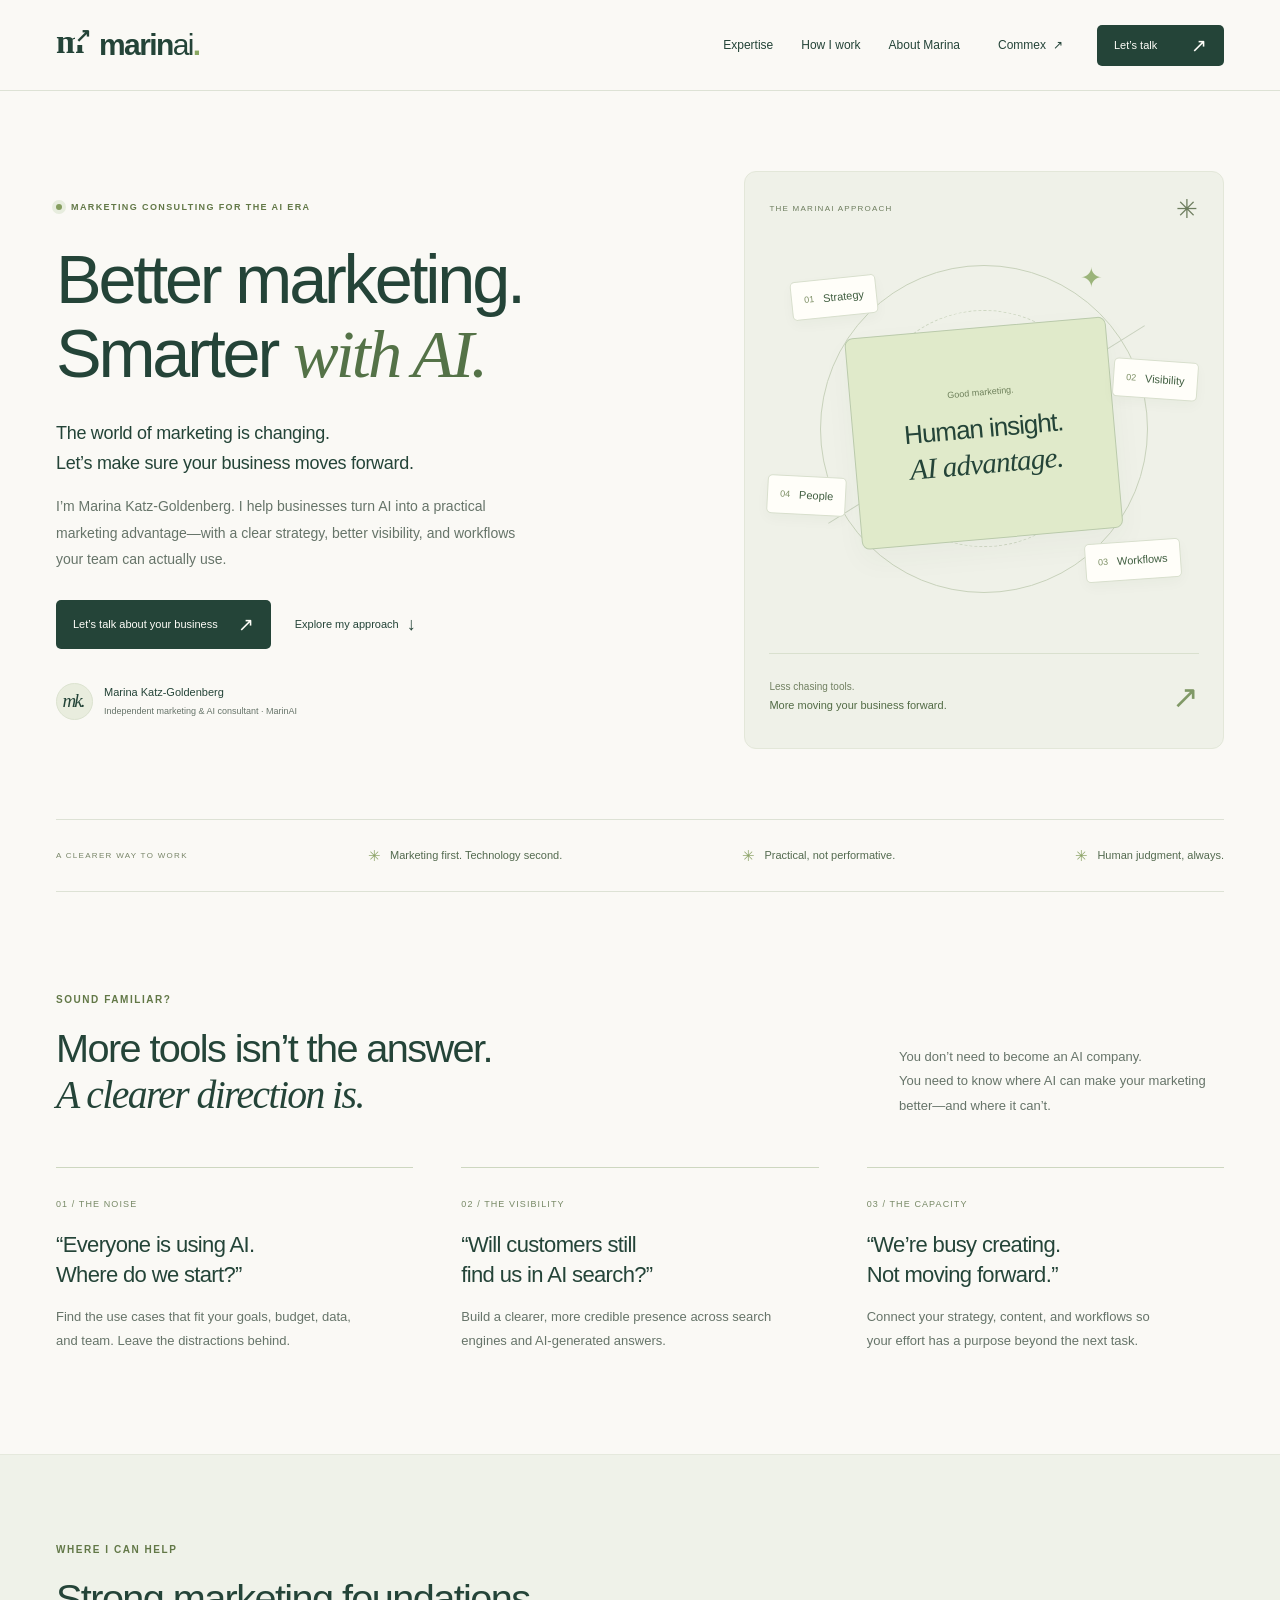
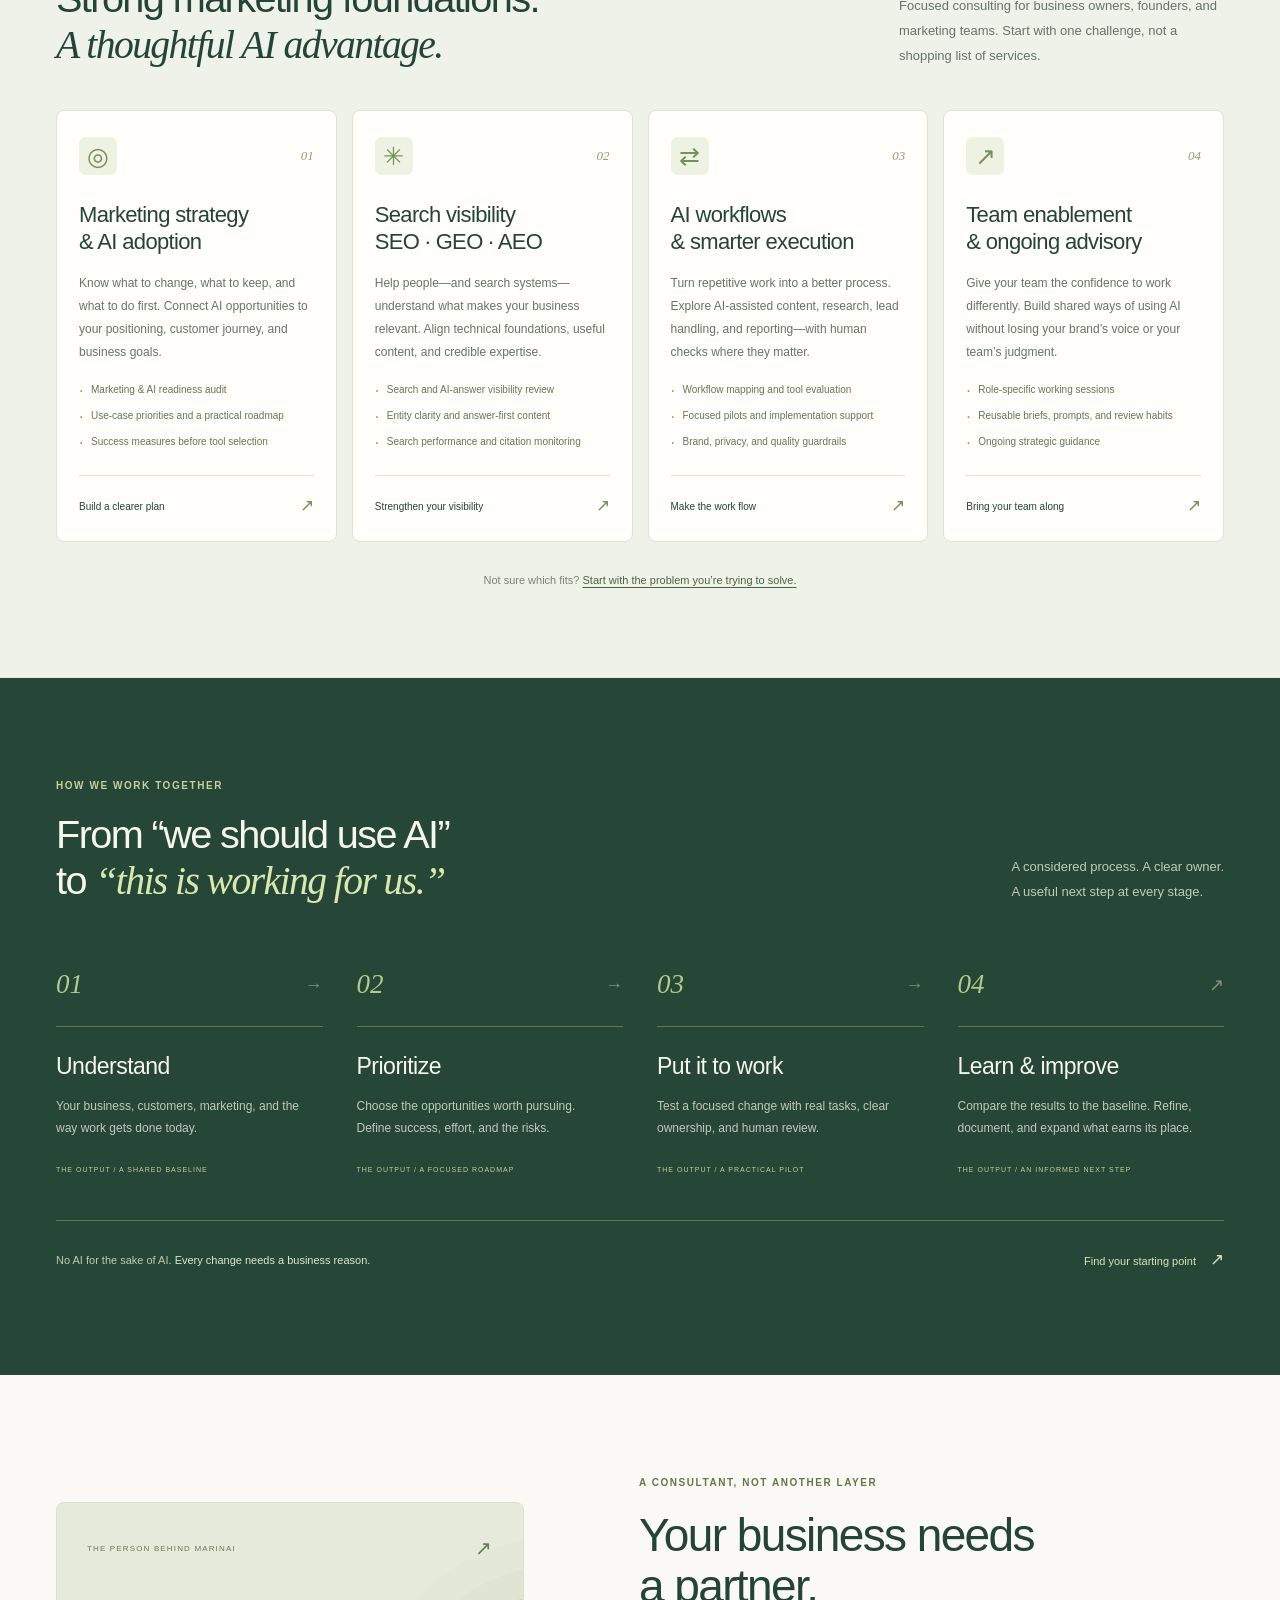
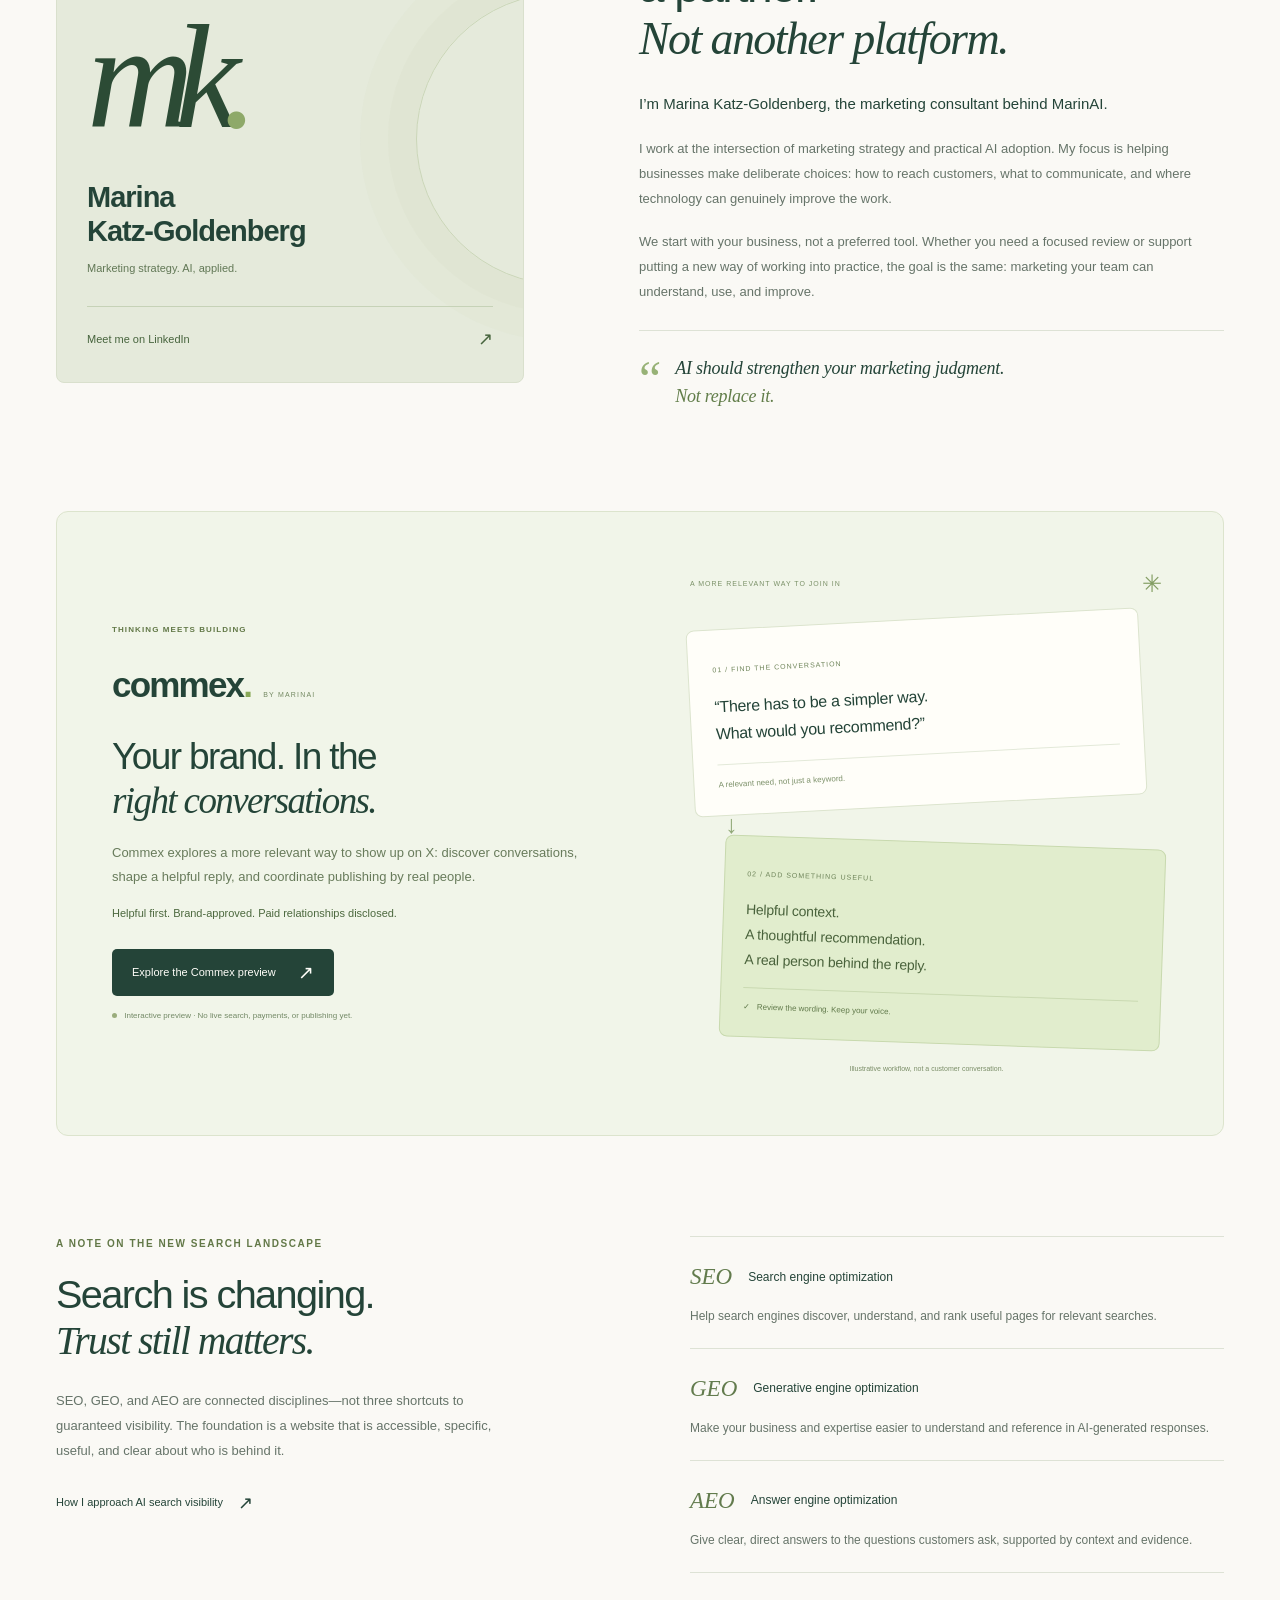
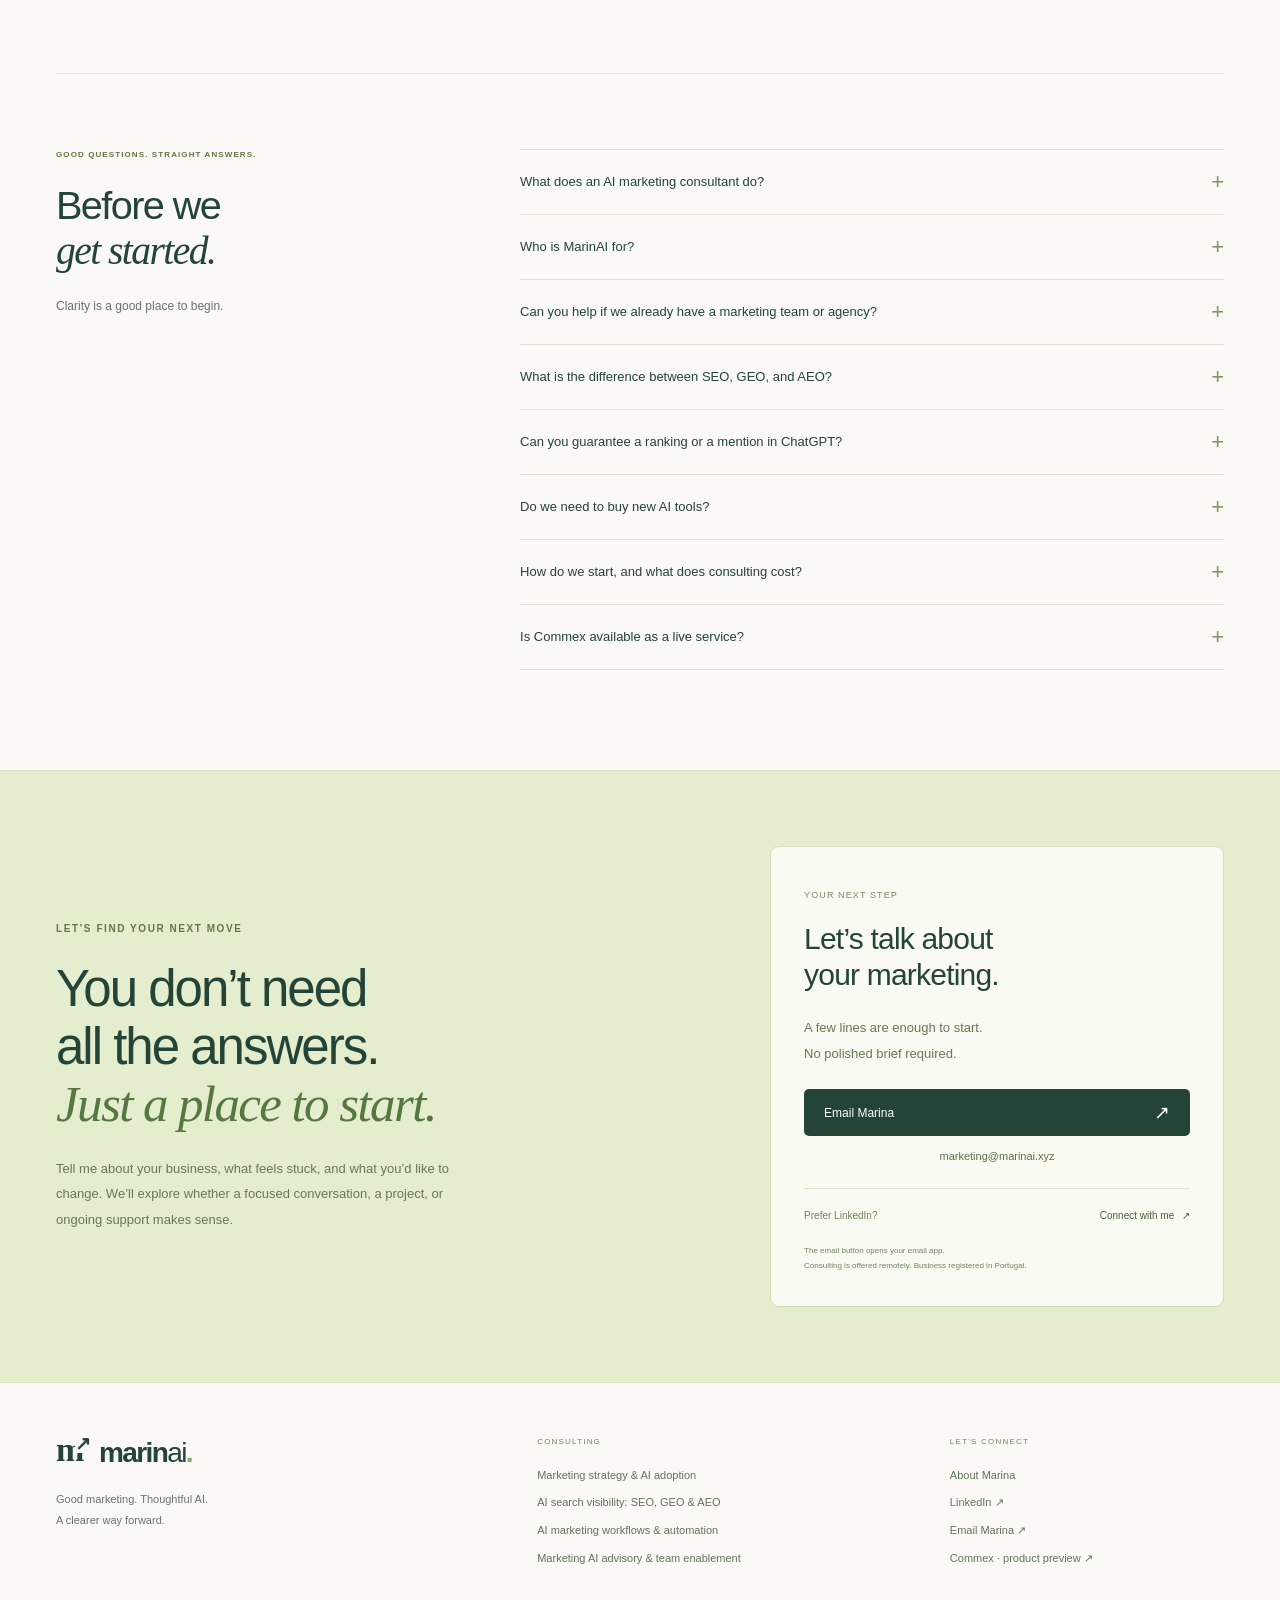
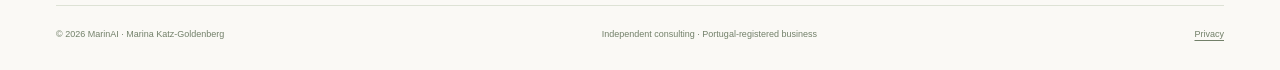
==== commit 96aca166: "Reposition MarinAI around Marina's AI marketing consultancy" ====
--- a/index.html
+++ b/index.html
@@ -1,809 +1,71 @@
 <!DOCTYPE html>
-<html lang="en">
-<head>
-<meta charset="UTF-8">
-<meta name="viewport" content="width=device-width, initial-scale=1.0">
-<title>MarinAi — AI-Era Marketing Agency | AEO, SEO, Growth & Automation</title>
-<meta name="description" content="MarinAi builds growth engines for the AI era — AEO (get cited by ChatGPT & Perplexity), paid campaigns, SEO, marketing automation and custom AI tools for businesses ready to scale.">
-<meta name="keywords" content="AI marketing agency, AEO answer engine optimisation, growth hacking agency, marketing automation, SEO agency, get cited by ChatGPT, Perplexity optimisation, custom AI tools, paid campaigns, social media agency">
-<meta name="robots" content="index, follow">
-<meta name="author" content="MarinAi">
-<link rel="canonical" href="https://www.marinai.xyz/">
-
-<!-- Open Graph -->
-<meta property="og:type" content="website">
-<meta property="og:url" content="https://www.marinai.xyz/">
-<meta property="og:title" content="MarinAi — Growth Built for the AI Era">
-<meta property="og:description" content="AEO, SEO, paid campaigns, marketing automation and custom AI tools. Get cited by ChatGPT, Perplexity and Google AI. Ten disciplines. One growth engine.">
-<meta property="og:image" content="https://www.marinai.xyz/og-image.svg">
-<meta property="og:site_name" content="MarinAi">
-<meta property="og:locale" content="en_GB">
-
-<!-- Twitter Card -->
-<meta name="twitter:card" content="summary_large_image">
-<meta name="twitter:title" content="MarinAi — Growth Built for the AI Era">
-<meta name="twitter:description" content="AEO, SEO, paid campaigns, automation and custom AI tools. Ten disciplines. One growth engine.">
-<meta name="twitter:image" content="https://www.marinai.xyz/og-image.svg">
-
-<!-- Favicon -->
-<link rel="icon" type="image/svg+xml" href="data:image/svg+xml,<svg xmlns='http://www.w3.org/2000/svg' viewBox='0 0 32 32'><rect width='32' height='32' rx='8' fill='%23E8533A'/><text x='16' y='22' font-family='sans-serif' font-weight='900' font-size='18' text-anchor='middle' fill='white'>M</text></svg>">
-<link rel="apple-touch-icon" href="data:image/svg+xml,<svg xmlns='http://www.w3.org/2000/svg' viewBox='0 0 32 32'><rect width='32' height='32' rx='8' fill='%23E8533A'/><text x='16' y='22' font-family='sans-serif' font-weight='900' font-size='18' text-anchor='middle' fill='white'>M</text></svg>">
-
-<!-- GA4 -->
-<script async src="https://www.googletagmanager.com/gtag/js?id=G-8507Q1Z36M"></script>
-<script>window.dataLayer=window.dataLayer||[];function gtag(){dataLayer.push(arguments)}gtag('js',new Date());gtag('config','G-8507Q1Z36M');</script>
-
-<!-- JSON-LD: Organization -->
-<script type="application/ld+json">
-{
-  "@context": "https://schema.org",
-  "@type": "MarketingAgency",
-  "name": "MarinAi",
-  "url": "https://www.marinai.xyz",
-  "logo": "https://www.marinai.xyz/og-image.svg",
-  "description": "MarinAi builds growth engines for the AI era — AEO, SEO, paid campaigns, marketing automation and custom AI tools.",
-  "email": "makatzrina@gmail.com",
-  "foundingDate": "2024",
-  "areaServed": {"@type": "Place", "name": "Europe"},
-  "sameAs": [],
-  "knowsAbout": ["AEO", "Answer Engine Optimisation", "SEO", "Growth Hacking", "Marketing Automation", "AI Tools", "Paid Campaigns", "Social Media Marketing"]
-}
-</script>
-
-<!-- JSON-LD: Services -->
-<script type="application/ld+json">
-{
-  "@context": "https://schema.org",
-  "@type": "ItemList",
-  "name": "MarinAi Services",
-  "itemListElement": [
-    {"@type":"ListItem","position":1,"name":"Strategy & Consulting","description":"Positioning, GTM planning, ICP research."},
-    {"@type":"ListItem","position":2,"name":"Growth Hacking","description":"Sprint experiments, funnel optimisation. Ship fast, scale what works."},
-    {"@type":"ListItem","position":3,"name":"Paid Campaigns","description":"Meta, Google, TikTok, LinkedIn. Every dollar traced to revenue."},
-    {"@type":"ListItem","position":4,"name":"Creative & Content","description":"Ad creative, UGC, short-form video. Built for performance."},
-    {"@type":"ListItem","position":5,"name":"Social Media","description":"Strategy, content, community. Platform-native."},
-    {"@type":"ListItem","position":6,"name":"AEO — Answer Engine Optimisation","description":"Get cited by ChatGPT, Perplexity and Google AI Overviews."},
-    {"@type":"ListItem","position":7,"name":"SEO","description":"Technical SEO, content strategy, link building."},
-    {"@type":"ListItem","position":8,"name":"Analytics & Attribution","description":"Clean data, real attribution. Decisions stop being guesses."},
-    {"@type":"ListItem","position":9,"name":"Marketing Automation","description":"Email flows, CRM, Make, n8n pipelines."},
-    {"@type":"ListItem","position":10,"name":"Custom AI Tools for Lead Gen","description":"AI agents, bots, enrichment pipelines."}
-  ]
-}
-</script>
-
-<link href="https://fonts.googleapis.com/css2?family=Playfair+Display:ital,wght@0,700;0,900;1,400&family=DM+Sans:wght@300;400;500&display=swap" rel="stylesheet">
-<style>
-*,*::before,*::after{box-sizing:border-box;margin:0;padding:0}
-:root{
-  --c:#E8533A;--a:#F0A042;--t:#3ABFB0;
-  --bg:#0C1520;--s:#111B29;--s2:#151F2E;
-  --cream:#F5F0E8;--mid:#5A6272;--midlt:#8A95A8;
-}
-html{scroll-behavior:smooth}
-body{background:var(--bg);color:var(--cream);font-family:'DM Sans',sans-serif;overflow-x:hidden}
-
-.page{display:none;min-height:100vh;padding-top:64px}
-.page.active{display:block}
-
-/* NAV */
-nav{position:fixed;top:0;left:0;right:0;z-index:99;display:flex;align-items:center;justify-content:space-between;padding:18px 56px;background:rgba(12,21,32,.9);backdrop-filter:blur(18px);border-bottom:1px solid rgba(255,255,255,.05)}
-.logo{display:flex;align-items:center;gap:9px;text-decoration:none;cursor:pointer}
-.logo-word{font-family:'Playfair Display',serif;font-size:20px;font-weight:700;color:var(--cream)}
-.logo-word em{font-style:italic;background:linear-gradient(135deg,var(--c),var(--a));-webkit-background-clip:text;-webkit-text-fill-color:transparent;background-clip:text}
-.nav-r{display:flex;align-items:center;gap:28px}
-.nl{color:var(--mid);font-size:13px;background:none;border:none;cursor:pointer;font-family:inherit;padding:0;transition:color .2s}
-.nl:hover,.nl.on{color:var(--cream)}
-.nl.has-sub{position:relative}
-.sub-menu{display:none;position:absolute;top:calc(100% + 14px);left:-16px;background:var(--s);border:1px solid rgba(255,255,255,.08);min-width:220px;padding:8px 0;z-index:200}
-.nl.has-sub:hover .sub-menu{display:block}
-.sub-menu button{display:block;width:100%;text-align:left;padding:10px 18px;background:none;border:none;color:var(--midlt);font-size:13px;cursor:pointer;font-family:inherit;transition:all .15s}
-.sub-menu button:hover{color:var(--cream);background:rgba(255,255,255,.04);padding-left:24px}
-.nav-cta{background:linear-gradient(135deg,var(--c),var(--a));color:#fff;padding:10px 20px;font-size:13px;font-weight:500;letter-spacing:.04em;border:none;cursor:pointer;font-family:inherit;transition:opacity .2s}
-.nav-cta:hover{opacity:.85}
-.mob-btn{display:none;background:none;border:none;color:var(--cream);font-size:22px;cursor:pointer}
-
-/* SHARED */
-.wrap{max-width:1160px;margin:0 auto;padding:0 56px}
-.lbl{font-size:11px;letter-spacing:.22em;text-transform:uppercase;color:var(--t);margin-bottom:16px}
-.page-top{padding:80px 56px 64px;max-width:1160px;margin:0 auto}
-.page-top h1{font-family:'Playfair Display',serif;font-size:clamp(40px,5.5vw,72px);font-weight:900;line-height:1.03;letter-spacing:-.03em;margin-bottom:20px}
-.page-top h1 em{font-style:italic;background:linear-gradient(135deg,var(--c),var(--a) 60%,var(--t));-webkit-background-clip:text;-webkit-text-fill-color:transparent;background-clip:text}
-.page-top p{font-size:17px;color:var(--mid);max-width:520px;line-height:1.6;font-weight:300}
-.divl{height:1px;background:rgba(255,255,255,.07);margin:0 56px}
-.btn-p{background:linear-gradient(135deg,var(--c),var(--a));color:#fff;padding:13px 26px;font-size:13px;font-weight:500;text-decoration:none;letter-spacing:.05em;border:none;cursor:pointer;font-family:inherit;display:inline-block;transition:transform .2s,box-shadow .2s}
-.btn-p:hover{transform:translateY(-2px);box-shadow:0 12px 36px rgba(232,83,58,.28)}
-.btn-o{color:var(--cream);padding:13px 26px;font-size:13px;border:1px solid rgba(255,255,255,.18);text-decoration:none;background:none;cursor:pointer;font-family:inherit;display:inline-block;transition:all .2s}
-.btn-o:hover{border-color:rgba(255,255,255,.45);background:rgba(255,255,255,.04)}
-.back-btn{display:inline-flex;align-items:center;gap:8px;color:var(--mid);font-size:13px;background:none;border:none;cursor:pointer;font-family:inherit;margin-bottom:28px;transition:color .2s;padding:0}
-.back-btn:hover{color:var(--cream)}
-
-/* REVEAL */
-@keyframes fadeUp{from{opacity:0;transform:translateY(20px)}to{opacity:1;transform:translateY(0)}}
-.r{opacity:0;transform:translateY(16px);transition:opacity .65s ease,transform .65s ease}
-.r.on{opacity:1;transform:none}
-
-/* CTA STRIP */
-.cta-strip{padding:100px 56px;text-align:center;position:relative;overflow:hidden;background:linear-gradient(180deg,var(--bg),#0E1820)}
-.cta-strip::before{content:'';position:absolute;top:50%;left:50%;transform:translate(-50%,-50%);width:700px;height:700px;background:radial-gradient(circle,rgba(240,160,66,.09),transparent 60%);filter:blur(60px)}
-.cta-strip h2{font-family:'Playfair Display',serif;font-size:clamp(32px,4.5vw,60px);font-weight:900;line-height:1.08;letter-spacing:-.025em;max-width:680px;margin:0 auto 18px;position:relative;z-index:1}
-.cta-strip h2 em{font-style:italic;background:linear-gradient(135deg,var(--c),var(--a));-webkit-background-clip:text;-webkit-text-fill-color:transparent;background-clip:text}
-.cta-strip p{font-size:15px;color:var(--mid);margin-bottom:32px;position:relative;z-index:1}
-.cta-strip .btn-p{position:relative;z-index:1}
-
-/* FOOTER */
-footer{padding:32px 56px;border-top:1px solid rgba(255,255,255,.06);display:flex;justify-content:space-between;align-items:center}
-footer span{font-size:13px;color:var(--mid)}
-.fl{display:flex;gap:22px;flex-wrap:wrap}
-.fl button{font-size:13px;color:var(--mid);background:none;border:none;cursor:pointer;font-family:inherit;transition:color .2s;padding:0}
-.fl button:hover{color:var(--cream)}
-
-/* ═══════════════════
-   HOME
-═══════════════════ */
-#page-home{padding-top:0}
-.hero{min-height:100vh;display:flex;align-items:center;padding:0 56px;position:relative;overflow:hidden}
-.hero::before{content:'';position:absolute;top:-20%;right:-15%;width:600px;height:600px;background:radial-gradient(circle,rgba(232,83,58,.17),transparent 65%);filter:blur(80px)}
-.hero::after{content:'';position:absolute;bottom:-20%;left:-10%;width:500px;height:500px;background:radial-gradient(circle,rgba(58,191,176,.11),transparent 65%);filter:blur(80px)}
-.hero-inner{position:relative;z-index:1;max-width:880px}
-.hero h1{font-family:'Playfair Display',serif;font-size:clamp(52px,7.5vw,94px);font-weight:900;line-height:1.01;letter-spacing:-.03em;margin-bottom:26px;animation:fadeUp .9s .1s ease both}
-.hero h1 em{font-style:italic;background:linear-gradient(120deg,var(--c),var(--a) 55%,var(--t));-webkit-background-clip:text;-webkit-text-fill-color:transparent;background-clip:text}
-.hero p{font-size:18px;color:var(--mid);max-width:490px;line-height:1.6;margin-bottom:40px;font-weight:300;animation:fadeUp .9s .25s ease both}
-.hero-btns{display:flex;gap:12px;flex-wrap:wrap;animation:fadeUp .9s .4s ease both}
-
-/* Services overview on home */
-.svc-overview{padding:80px 56px;background:var(--s)}
-.svc-grid{display:grid;grid-template-columns:repeat(5,1fr);gap:2px;background:rgba(255,255,255,.05)}
-.svc-tile{background:var(--bg);padding:28px 24px;cursor:pointer;transition:background .2s;border-bottom:none}
-.svc-tile:hover{background:var(--s2)}
-.svc-tile .n{font-family:'Playfair Display',serif;font-style:italic;font-size:12px;color:var(--mid);margin-bottom:10px}
-.svc-tile h3{font-family:'Playfair Display',serif;font-size:17px;font-weight:700;line-height:1.2;margin-bottom:6px}
-.svc-tile p{font-size:12px;color:var(--mid);line-height:1.45}
-.svc-tile.hot{background:#0F1410}
-.svc-tile.hot .n{color:var(--a)}
-.svc-tile.hot:hover{background:#141910}
-.hot-tag{background:linear-gradient(135deg,var(--c),var(--a));color:#fff;font-family:'DM Sans',sans-serif;font-size:8px;font-weight:500;letter-spacing:.15em;text-transform:uppercase;padding:2px 7px;vertical-align:middle;margin-left:7px;font-style:normal}
-
-/* ═══════════════════
-   SERVICES LIST
-═══════════════════ */
-.svc-list-grid{padding:0 56px 0}
-.svc-row{display:grid;grid-template-columns:60px 1fr auto;gap:32px;padding:40px 0;border-bottom:1px solid rgba(255,255,255,.07);align-items:center;cursor:pointer;transition:background .2s;padding-left:4px;padding-right:4px}
-.svc-row:first-child{border-top:1px solid rgba(255,255,255,.07)}
-.svc-row:hover{background:rgba(255,255,255,.02)}
-.svc-row .num{font-family:'Playfair Display',serif;font-style:italic;font-size:22px;color:rgba(255,255,255,.1)}
-.svc-row.hot .num{color:rgba(240,160,66,.3)}
-.svc-row h3{font-family:'Playfair Display',serif;font-size:24px;font-weight:700;letter-spacing:-.01em;margin-bottom:6px}
-.svc-row.hot h3{background:linear-gradient(135deg,var(--c),var(--a));-webkit-background-clip:text;-webkit-text-fill-color:transparent;background-clip:text}
-.svc-row p{font-size:14px;color:var(--mid);line-height:1.5}
-.svc-row .arr{font-size:20px;color:var(--mid);transition:all .2s;white-space:nowrap}
-.svc-row:hover .arr{color:var(--a);transform:translateX(4px)}
-
-/* ═══════════════════
-   SERVICE DETAIL PAGE
-═══════════════════ */
-.svc-detail-hero{padding:72px 56px 56px;position:relative;overflow:hidden;border-bottom:1px solid rgba(255,255,255,.07)}
-.svc-detail-hero::after{content:'';position:absolute;top:-50%;right:-20%;width:500px;height:500px;background:radial-gradient(circle,rgba(232,83,58,.12),transparent 65%);filter:blur(80px);pointer-events:none}
-.svc-detail-hero .inner{max-width:1160px;margin:0 auto;position:relative;z-index:1}
-.svc-detail-hero .tag{display:inline-flex;align-items:center;gap:8px;font-size:10px;letter-spacing:.22em;text-transform:uppercase;color:var(--t);margin-bottom:20px;padding:5px 12px;border:1px solid rgba(58,191,176,.25);border-radius:100px}
-.svc-detail-hero h1{font-family:'Playfair Display',serif;font-size:clamp(40px,5.5vw,68px);font-weight:900;line-height:1.04;letter-spacing:-.03em;margin-bottom:20px;max-width:820px}
-.svc-detail-hero h1 em{font-style:italic;background:linear-gradient(135deg,var(--c),var(--a));-webkit-background-clip:text;-webkit-text-fill-color:transparent;background-clip:text}
-.svc-detail-hero .intro{font-size:17px;color:var(--mid);max-width:580px;line-height:1.65;margin-bottom:36px;font-weight:300}
-.svc-body-grid{max-width:1160px;margin:0 auto;padding:64px 56px;display:grid;grid-template-columns:1fr 380px;gap:72px;align-items:start}
-.svc-main h2{font-family:'Playfair Display',serif;font-size:28px;font-weight:700;letter-spacing:-.01em;margin-bottom:16px;line-height:1.2}
-.svc-main h2 em{font-style:italic;color:var(--a)}
-.svc-main p{font-size:15px;color:var(--mid);line-height:1.7;margin-bottom:24px}
-.what-list{list-style:none;margin:0 0 40px;display:flex;flex-direction:column;gap:0;border-top:1px solid rgba(255,255,255,.07)}
-.what-list li{padding:16px 0;border-bottom:1px solid rgba(255,255,255,.07);font-size:14px;color:var(--midlt);display:flex;align-items:center;gap:12px;line-height:1.4}
-.what-list li::before{content:'';width:5px;height:5px;border-radius:50%;background:var(--t);flex-shrink:0}
-.svc-sidebar{position:sticky;top:88px;display:flex;flex-direction:column;gap:2px}
-.sidebar-card{background:var(--s);padding:28px}
-.sidebar-card h4{font-size:11px;letter-spacing:.2em;text-transform:uppercase;color:var(--t);margin-bottom:16px}
-.sidebar-card p{font-size:13px;color:var(--mid);line-height:1.55;margin-bottom:16px}
-.sidebar-card .btn-p,.sidebar-card .btn-o{width:100%;text-align:center;margin-top:4px}
-.related-list{display:flex;flex-direction:column;gap:2px}
-.related-item{background:var(--s);padding:18px 20px;cursor:pointer;transition:background .2s;display:flex;justify-content:space-between;align-items:center}
-.related-item:hover{background:var(--s2)}
-.related-item span{font-size:13px;color:var(--midlt);transition:color .2s}
-.related-item:hover span{color:var(--cream)}
-.related-item .ri-arr{color:var(--mid);font-size:16px;transition:all .2s}
-.related-item:hover .ri-arr{color:var(--a);transform:translateX(3px)}
-.outcome-grid{display:grid;grid-template-columns:1fr 1fr;gap:2px;margin:32px 0;background:rgba(255,255,255,.05)}
-.outcome{background:var(--s);padding:24px}
-.outcome .big{font-family:'Playfair Display',serif;font-size:36px;font-weight:900;background:linear-gradient(135deg,var(--c),var(--a));-webkit-background-clip:text;-webkit-text-fill-color:transparent;background-clip:text;line-height:1;margin-bottom:6px}
-.outcome .sm{font-size:12px;color:var(--mid);letter-spacing:.03em}
-.faq{margin-top:40px}
-.faq h2{font-family:'Playfair Display',serif;font-size:26px;font-weight:700;margin-bottom:20px}
-.faq-item{border-bottom:1px solid rgba(255,255,255,.07);padding:18px 0}
-.faq-item summary{font-size:15px;font-weight:500;cursor:pointer;list-style:none;display:flex;justify-content:space-between;align-items:center;gap:16px}
-.faq-item summary::after{content:'+';font-size:20px;color:var(--mid);flex-shrink:0;transition:transform .2s}
-.faq-item[open] summary::after{transform:rotate(45deg)}
-.faq-item p{font-size:14px;color:var(--mid);line-height:1.65;padding-top:14px}
-
-/* ═══════════════════
-   ABOUT
-═══════════════════ */
-.about-hero{padding:72px 56px 64px;border-bottom:1px solid rgba(255,255,255,.07)}
-.about-hero .inner{max-width:1160px;margin:0 auto}
-.about-grid{max-width:1160px;margin:0 auto;padding:64px 56px;display:grid;grid-template-columns:1fr 1fr;gap:72px}
-.about-grid h2{font-family:'Playfair Display',serif;font-size:clamp(26px,3vw,38px);font-weight:700;line-height:1.2;letter-spacing:-.02em;margin-bottom:20px}
-.about-grid h2 em{font-style:italic;color:var(--a)}
-.about-grid p{font-size:15px;color:var(--mid);line-height:1.7;margin-bottom:14px}
-.vals{display:flex;flex-direction:column;gap:2px}
-.val{background:var(--s);padding:26px 28px;border-left:2px solid var(--t)}
-.val h4{font-size:15px;font-weight:500;margin-bottom:5px}
-.val p{font-size:13px;color:var(--mid);line-height:1.55;margin:0}
-
-/* ═══════════════════
-   CASES
-═══════════════════ */
-.cases-grid{max-width:1160px;margin:0 auto;padding:0 56px 64px;display:grid;grid-template-columns:1fr 1fr;gap:2px;background:rgba(255,255,255,.05)}
-.case-card{background:var(--bg);padding:44px 40px;transition:background .2s;cursor:pointer}
-.case-card:hover{background:var(--s2)}
-.case-tag{font-size:10px;letter-spacing:.2em;text-transform:uppercase;color:var(--t);margin-bottom:18px}
-.case-card h3{font-family:'Playfair Display',serif;font-size:24px;font-weight:700;line-height:1.2;margin-bottom:12px;letter-spacing:-.01em}
-.case-card p{font-size:14px;color:var(--mid);line-height:1.6;margin-bottom:24px}
-.case-metrics{display:flex;gap:24px}
-.cm .big{font-family:'Playfair Display',serif;font-size:30px;font-weight:700;background:linear-gradient(135deg,var(--c),var(--a));-webkit-background-clip:text;-webkit-text-fill-color:transparent;background-clip:text;line-height:1}
-.cm .sm{font-size:11px;color:var(--mid);margin-top:4px}
-.case-empty{background:var(--s);padding:44px 40px;display:flex;flex-direction:column;justify-content:center;align-items:center;min-height:280px;text-align:center}
-.case-empty p{font-size:14px;color:var(--mid);margin-top:12px}
-
-/* ═══════════════════
-   BLOG
-═══════════════════ */
-.blog-grid{max-width:1160px;margin:0 auto;padding:0 56px 64px;display:grid;grid-template-columns:repeat(3,1fr);gap:2px;background:rgba(255,255,255,.05)}
-.post{background:var(--bg);padding:32px 28px;cursor:pointer;transition:background .2s}
-.post:hover{background:var(--s2)}
-.post-cat{font-size:10px;letter-spacing:.2em;text-transform:uppercase;color:var(--t);margin-bottom:14px}
-.post h3{font-family:'Playfair Display',serif;font-size:20px;font-weight:700;line-height:1.25;margin-bottom:10px;letter-spacing:-.01em}
-.post p{font-size:13px;color:var(--mid);line-height:1.55;margin-bottom:18px}
-.post-meta{font-size:11px;color:rgba(255,255,255,.2)}
-.cs-tag{display:inline-block;background:rgba(58,191,176,.08);border:1px solid rgba(58,191,176,.2);color:var(--t);font-size:9px;letter-spacing:.16em;text-transform:uppercase;padding:3px 9px;margin-bottom:12px}
-
-/* ═══════════════════
-   CONTACT
-═══════════════════ */
-.contact-wrap{max-width:1160px;margin:0 auto;padding:0 56px 80px;display:grid;grid-template-columns:1fr 1fr;gap:2px;background:rgba(255,255,255,.05)}
-.contact-l{background:var(--s);padding:56px 48px}
-.contact-l h2{font-family:'Playfair Display',serif;font-size:clamp(26px,3vw,38px);font-weight:700;line-height:1.2;letter-spacing:-.02em;margin-bottom:18px}
-.contact-l h2 em{font-style:italic;color:var(--a)}
-.contact-l p{font-size:15px;color:var(--mid);line-height:1.65;margin-bottom:36px}
-.cd{display:flex;flex-direction:column;gap:18px;margin-bottom:40px}
-.cd-i .lbl2{font-size:10px;letter-spacing:.2em;text-transform:uppercase;color:var(--t);margin-bottom:4px}
-.cd-i .val2{font-size:15px;color:var(--cream)}
-.contact-r{background:var(--bg);padding:56px 48px}
-.contact-r h3{font-family:'Playfair Display',serif;font-size:24px;font-weight:700;margin-bottom:28px}
-.form-row{display:grid;grid-template-columns:1fr 1fr;gap:14px;margin-bottom:14px}
-.field{display:flex;flex-direction:column;gap:7px;margin-bottom:14px}
-.field label{font-size:10px;letter-spacing:.18em;text-transform:uppercase;color:var(--mid)}
-.field input,.field textarea,.field select{background:var(--s);border:1px solid rgba(255,255,255,.08);color:var(--cream);padding:13px 16px;font-family:'DM Sans',sans-serif;font-size:14px;outline:none;transition:border-color .2s;appearance:none;-webkit-appearance:none}
-.field input:focus,.field textarea:focus,.field select:focus{border-color:rgba(58,191,176,.4)}
-.field textarea{min-height:110px;resize:vertical}
-.field select option{background:var(--s)}
-
-/* RESPONSIVE */
-@media(max-width:960px){
-  nav{padding:16px 24px}
-  .mob-btn{display:block}
-  .nav-r .nl,.nav-r .nav-cta{display:none}
-  .nav-r.open{display:flex;flex-direction:column;align-items:flex-start;position:fixed;top:60px;left:0;right:0;background:rgba(10,18,28,.98);padding:20px 24px;gap:16px;border-bottom:1px solid rgba(255,255,255,.07)}
-  .nav-r.open .nl,.nav-r.open .nav-cta{display:block}
-  .sub-menu{position:static;border:none;background:rgba(255,255,255,.04);padding:4px 0 4px 16px}
-  .hero,.svc-overview,.page-top,.svc-detail-hero,.svc-body-grid,.about-hero,.about-grid,.cases-grid,.blog-grid,.contact-wrap,.svc-list-grid,.cta-strip{padding-left:24px;padding-right:24px}
-  .hero{padding:0 24px}
-  .svc-grid{grid-template-columns:repeat(2,1fr)}
-  .svc-body-grid{grid-template-columns:1fr;gap:40px}
-  .svc-sidebar{position:static}
-  .about-grid,.contact-wrap{grid-template-columns:1fr}
-  .contact-l,.contact-r{padding:40px 28px}
-  .cases-grid{grid-template-columns:1fr}
-  .blog-grid{grid-template-columns:1fr 1fr}
-  .form-row{grid-template-columns:1fr}
-  footer{padding:24px;flex-direction:column;gap:14px;text-align:center}
-  .fl{justify-content:center}
-}
-@media(max-width:520px){
-  .svc-grid{grid-template-columns:1fr}
-  .blog-grid{grid-template-columns:1fr}
-  .outcome-grid{grid-template-columns:1fr}
-}
-</style>
-</head>
-<body>
-
-<!-- NAV -->
-<nav>
-  <div class="logo" onclick="go('home')">
-    <img src="[data-uri]" style="width:40px;height:40px;object-fit:contain" alt="MarinAI">
-    <span class="logo-word">Marin<em>AI</em></span>
-  </div>
-  <div class="nav-r" id="navR">
-    <div class="nl has-sub" tabindex="0">Services
-      <div class="sub-menu">
-        <button onclick="go('svc-strategy')">01 · Strategy</button>
-        <button onclick="go('svc-growth')">02 · Growth Hacking</button>
-        <button onclick="go('svc-paid')">03 · Paid Campaigns</button>
-        <button onclick="go('svc-creative')">04 · Creative & Content</button>
-        <button onclick="go('svc-social')">05 · Social Media</button>
-        <button onclick="go('svc-aeo')">06 · AEO ★</button>
-        <button onclick="go('svc-seo')">07 · SEO</button>
-        <button onclick="go('svc-analytics')">08 · Analytics</button>
-        <button onclick="go('svc-automation')">09 · Automation</button>
-        <button onclick="go('svc-ai')">10 · Custom AI Tools ★</button>
-      </div>
+<html lang="en"><head>
+<meta charset="utf-8"><meta name="viewport" content="width=device-width, initial-scale=1">
+<title>AI Marketing Consultant | Marina Katz-Goldenberg | MarinAI</title><meta name="description" content="Marketing strategy, practical AI adoption, SEO, GEO and AEO. Work with Marina Katz-Goldenberg to build clearer marketing and smarter workflows for your business.">
+<meta name="robots" content="index, follow, max-image-preview:large"><meta name="author" content="Marina Katz-Goldenberg">
+<link rel="canonical" href="https://marinai.xyz/"><meta name="theme-color" content="#244438">
+<meta property="og:type" content="website"><meta property="og:site_name" content="MarinAI"><meta property="og:locale" content="en_GB"><meta property="og:url" content="https://marinai.xyz/"><meta property="og:title" content="AI Marketing Consultant | Marina Katz-Goldenberg | MarinAI"><meta property="og:description" content="Marketing strategy, practical AI adoption, SEO, GEO and AEO. Work with Marina Katz-Goldenberg to build clearer marketing and smarter workflows for your business."><meta property="og:image" content="https://marinai.xyz/assets/marinai-social.png"><meta property="og:image:width" content="1200"><meta property="og:image:height" content="630"><meta property="og:image:alt" content="MarinAI — Better marketing. Smarter with AI. Marina Katz-Goldenberg, marketing and AI consultant.">
+<meta name="twitter:card" content="summary_large_image"><meta name="twitter:title" content="AI Marketing Consultant | Marina Katz-Goldenberg | MarinAI"><meta name="twitter:description" content="Marketing strategy, practical AI adoption, SEO, GEO and AEO. Work with Marina Katz-Goldenberg to build clearer marketing and smarter workflows for your business."><meta name="twitter:image" content="https://marinai.xyz/assets/marinai-social.png"><meta name="twitter:image:alt" content="MarinAI — Marketing consulting with Marina Katz-Goldenberg">
+<link rel="icon" type="image/svg+xml" href="/assets/favicon.svg"><link rel="apple-touch-icon" href="/assets/apple-touch-icon.png">
+<link rel="stylesheet" href="/assets/site.css?v=1"><script defer src="/assets/site.js?v=1"></script>
+<script type="application/ld+json">{"@context":"https://schema.org","@graph":[{"@type":"Organization","@id":"https://marinai.xyz/#organization","name":"MarinAI","url":"https://marinai.xyz/","logo":{"@type":"ImageObject","url":"https://marinai.xyz/assets/marinai-logo.png","width":512,"height":512},"description":"Independent marketing consulting focused on AI adoption, search visibility, marketing workflows, and team enablement.","email":"marketing@marinai.xyz","member":{"@id":"https://marinai.xyz/#marina"},"hasOfferCatalog":{"@type":"OfferCatalog","name":"Marketing consulting services","itemListElement":[{"@type":"Offer","itemOffered":{"@type":"Service","@id":"https://marinai.xyz/ai-marketing-strategy/#service","name":"Marketing strategy & AI adoption","url":"https://marinai.xyz/ai-marketing-strategy/"}},{"@type":"Offer","itemOffered":{"@type":"Service","@id":"https://marinai.xyz/ai-search-visibility/#service","name":"AI search visibility: SEO, GEO & AEO","url":"https://marinai.xyz/ai-search-visibility/"}},{"@type":"Offer","itemOffered":{"@type":"Service","@id":"https://marinai.xyz/marketing-ai-workflows/#service","name":"AI marketing workflows & automation","url":"https://marinai.xyz/marketing-ai-workflows/"}},{"@type":"Offer","itemOffered":{"@type":"Service","@id":"https://marinai.xyz/marketing-ai-advisory/#service","name":"Marketing AI advisory & team enablement","url":"https://marinai.xyz/marketing-ai-advisory/"}}]}},{"@type":"Person","@id":"https://marinai.xyz/#marina","name":"Marina Katz-Goldenberg","url":"https://marinai.xyz/#about","jobTitle":"Marketing & AI Consultant","worksFor":{"@id":"https://marinai.xyz/#organization"},"sameAs":["https://www.linkedin.com/in/marina-katz-goldenberg-22553a47/"],"knowsAbout":["Marketing strategy","AI adoption in marketing","Search engine optimization","Generative engine optimization","Answer engine optimization","Marketing workflows","Team enablement"]},{"@type":"WebSite","@id":"https://marinai.xyz/#website","name":"MarinAI","url":"https://marinai.xyz/","publisher":{"@id":"https://marinai.xyz/#organization"},"inLanguage":"en"},{"@type":"WebPage","@id":"https://marinai.xyz/#webpage","url":"https://marinai.xyz/","name":"AI marketing consulting with Marina Katz-Goldenberg","isPartOf":{"@id":"https://marinai.xyz/#website"},"about":[{"@id":"https://marinai.xyz/#marina"},{"@id":"https://marinai.xyz/#organization"}],"inLanguage":"en"},{"@type":"FAQPage","@id":"https://marinai.xyz/#faq","isPartOf":{"@id":"https://marinai.xyz/#webpage"},"mainEntity":[{"@type":"Question","name":"What does an AI marketing consultant do?","acceptedAnswer":{"@type":"Answer","text":"An AI marketing consultant connects business and marketing goals with practical uses of AI. At MarinAI, that means reviewing your current marketing, choosing useful applications, defining human oversight, and helping your team test and adopt a better way of working."}},{"@type":"Question","name":"Who is MarinAI for?","acceptedAnswer":{"@type":"Answer","text":"MarinAI is for business owners, founders, and marketing teams that want a clearer strategy for adapting to AI. A useful starting point is a specific challenge: unclear priorities, changing search visibility, repetitive work, or a team unsure how to use AI consistently."}},{"@type":"Question","name":"Can you help if we already have a marketing team or agency?","acceptedAnswer":{"@type":"Answer","text":"Yes. The consulting can complement your existing team or agency rather than replace it. We can focus on strategic priorities, a workflow pilot, search visibility, or practical working sessions. Responsibilities and scope are agreed before the work starts."}},{"@type":"Question","name":"What is the difference between SEO, GEO, and AEO?","acceptedAnswer":{"@type":"Answer","text":"SEO focuses on visibility in search engines. GEO focuses on how a business is understood and referenced in generative AI responses. AEO focuses on clear answers to customer questions. They overlap: accessible pages, useful content, identifiable expertise, and credible evidence support all three."}},{"@type":"Question","name":"Can you guarantee a ranking or a mention in ChatGPT?","acceptedAnswer":{"@type":"Answer","text":"No. Search rankings and AI-generated answers are controlled by external systems and vary by query, time, and context. The work focuses on improving your foundations and measuring observable changes, not promising a first position or guaranteed citation."}},{"@type":"Question","name":"Do we need to buy new AI tools?","acceptedAnswer":{"@type":"Answer","text":"Not necessarily. We start by reviewing your current tools, tasks, and constraints. A better brief or simpler workflow may be more useful than another subscription. New tools should have a clear purpose, appropriate data safeguards, and a way to assess their value."}},{"@type":"Question","name":"How do we start, and what does consulting cost?","acceptedAnswer":{"@type":"Answer","text":"Start by emailing Marina with your website and the marketing challenge you want to solve. The scope, deliverables, responsibilities, timeline, and fee are agreed before work begins. There is no consulting subscription or payment taken through this website."}},{"@type":"Question","name":"Is Commex available as a live service?","acceptedAnswer":{"@type":"Answer","text":"Commex is currently an interactive preview of a product by MarinAI. You can explore its conversation-discovery and reply-review experience, but live discovery, payments, and publishing are not enabled. It is separate from Marina’s consulting services."}}]}]}</script>
+</head><body><a class="skip-link" href="#main">Skip to content</a><header class="site-header"><div class="container header-inner"><a class="logo" href="/" aria-label="MarinAI home"><span class="brand-mark" aria-hidden="true">m<span>↗</span></span><span>marin<span class="logo-ai">ai</span><i>.</i></span></a><details class="nav-menu" open><summary aria-label="Toggle navigation"><span>Menu</span><span class="menu-bars" aria-hidden="true">☰</span></summary><nav aria-label="Main navigation"><a href="#expertise">Expertise</a><a href="#approach">How I work</a><a href="#about">About Marina</a><a class="nav-product" href="/commex/">Commex <span aria-hidden="true">↗</span></a><a class="button primary nav-cta" href="#contact">Let’s talk <span aria-hidden="true">↗</span></a></nav></details></div></header><main id="main">
+  <section class="hero container" aria-labelledby="hero-title">
+    <div class="hero-copy">
+      <p class="eyebrow"><span class="status-dot"></span> MARKETING CONSULTING FOR THE AI ERA</p>
+      <h1 id="hero-title">Better marketing.<br>Smarter <em>with AI.</em></h1>
+      <p class="hero-intro">The world of marketing is changing.<br>Let’s make sure your business moves forward.</p>
+      <p class="hero-description">I’m Marina Katz-Goldenberg. I help businesses turn AI into a practical marketing advantage—with a clear strategy, better visibility, and workflows your team can actually use.</p>
+      <div class="hero-actions"><a class="button primary" href="#contact">Let’s talk about your business <span aria-hidden="true">↗</span></a><a class="text-link" href="#expertise">Explore my approach <span aria-hidden="true">↓</span></a></div>
+      <div class="hero-signature"><span class="mini-monogram" aria-hidden="true">mk.</span><div><strong>Marina Katz-Goldenberg</strong><span>Independent marketing & AI consultant · MarinAI</span></div></div>
     </div>
-    <button class="nl" onclick="go('about')">About</button>
-    <button class="nl" onclick="go('cases')">Work</button>
-    <button class="nl" onclick="go('blog')">Blog</button>
-    <button class="nav-cta" onclick="go('contact')">Book a call</button>
-  </div>
-  <button class="mob-btn" onclick="toggleNav()">☰</button>
-</nav>
-
-<!-- ══════════════ HOME ══════════════ -->
-<div class="page active" id="page-home">
-  <section class="hero">
-    <div class="hero-inner">
-      <h1>Growth built<br>for the <em>AI era.</em></h1>
-      <p>Strategy, creative, AEO, automation and custom AI tools. One partner. Real results.</p>
-      <div class="hero-btns">
-        <button class="btn-p" onclick="go('services')">See our services →</button>
-        <button class="btn-o" onclick="go('contact')">Book a call</button>
-      </div>
+    <div class="hero-visual" aria-label="A marketing-first approach: strategy, visibility, workflows, and people">
+      <div class="visual-caption"><span>THE MARINAI APPROACH</span><span aria-hidden="true">✳</span></div>
+      <div class="strategy-orbit" aria-hidden="true"><div class="orbit-ring ring-one"></div><div class="orbit-ring ring-two"></div><div class="orbit-axis"></div><div class="orbit-center"><span>Good marketing.</span><strong>Human insight.<br><em>AI advantage.</em></strong></div><span class="orbit-node node-one">01 <b>Strategy</b></span><span class="orbit-node node-two">02 <b>Visibility</b></span><span class="orbit-node node-three">03 <b>Workflows</b></span><span class="orbit-node node-four">04 <b>People</b></span><span class="orbit-spark">✦</span></div>
+      <div class="visual-bottom"><p>Less chasing tools.<br><strong>More moving your business forward.</strong></p><span class="visual-arrow" aria-hidden="true">↗</span></div>
     </div>
   </section>
+  <div class="principles container" aria-label="Consulting principles"><span>A CLEARER WAY TO WORK</span><p><span aria-hidden="true">✳</span> Marketing first. Technology second.</p><p><span aria-hidden="true">✳</span> Practical, not performative.</p><p><span aria-hidden="true">✳</span> Human judgment, always.</p></div>
 
-  <section class="svc-overview">
-    <div class="wrap">
-      <div class="lbl r">What we do</div>
-      <div class="svc-grid r">
-        <div class="svc-tile" onclick="go('svc-strategy')"><div class="n">01</div><h3>Strategy</h3><p>Positioning, GTM, ICP research.</p></div>
-        <div class="svc-tile" onclick="go('svc-growth')"><div class="n">02</div><h3>Growth Hacking</h3><p>Sprint tests. Scale what works.</p></div>
-        <div class="svc-tile" onclick="go('svc-paid')"><div class="n">03</div><h3>Paid Campaigns</h3><p>Meta, Google, TikTok, LinkedIn.</p></div>
-        <div class="svc-tile" onclick="go('svc-creative')"><div class="n">04</div><h3>Creative & Content</h3><p>UGC, video, ad creative.</p></div>
-        <div class="svc-tile" onclick="go('svc-social')"><div class="n">05</div><h3>Social Media</h3><p>Strategy, content, community.</p></div>
-        <div class="svc-tile hot" onclick="go('svc-aeo')"><div class="n">06</div><h3>AEO <span class="hot-tag">Flagship</span></h3><p>Get cited by ChatGPT & Perplexity.</p></div>
-        <div class="svc-tile" onclick="go('svc-seo')"><div class="n">07</div><h3>SEO</h3><p>Technical, content, links.</p></div>
-        <div class="svc-tile" onclick="go('svc-analytics')"><div class="n">08</div><h3>Analytics</h3><p>Clean data. Real attribution.</p></div>
-        <div class="svc-tile" onclick="go('svc-automation')"><div class="n">09</div><h3>Automation</h3><p>Email flows, CRM, Make, n8n.</p></div>
-        <div class="svc-tile hot" onclick="go('svc-ai')"><div class="n">10</div><h3>Custom AI Tools <span class="hot-tag">Unique</span></h3><p>AI agents, lead-gen bots.</p></div>
-      </div>
-    </div>
+  <section class="section container challenges" id="start-here">
+    <div class="section-heading"><div><p class="eyebrow">SOUND FAMILIAR?</p><h2>More tools isn’t the answer.<br><em>A clearer direction is.</em></h2></div><p>You don’t need to become an AI company.<br>You need to know where AI can make your marketing better—and where it can’t.</p></div>
+    <div class="challenge-grid"><div><span class="small-index">01 / THE NOISE</span><h3>“Everyone is using AI.<br>Where do we start?”</h3><p>Find the use cases that fit your goals, budget, data, and team. Leave the distractions behind.</p></div><div><span class="small-index">02 / THE VISIBILITY</span><h3>“Will customers still<br>find us in AI search?”</h3><p>Build a clearer, more credible presence across search engines and AI-generated answers.</p></div><div><span class="small-index">03 / THE CAPACITY</span><h3>“We’re busy creating.<br>Not moving forward.”</h3><p>Connect your strategy, content, and workflows so your effort has a purpose beyond the next task.</p></div></div>
   </section>
 
-  <div class="cta-strip">
-    <h2 class="r">Ready to build a real <em>growth engine?</em></h2>
-    <p class="r">30-minute call. No pitch. Just honest strategy.</p>
-    <button class="btn-p r" onclick="go('contact')">Book a call →</button>
-  </div>
-  <footer><span>© 2026 MarinAI</span><div class="fl"><button onclick="go('services')">Services</button><button onclick="go('about')">About</button><button onclick="go('cases')">Work</button><button onclick="go('contact')">Contact</button></div></footer>
-</div>
+  <section class="expertise-section" id="expertise"><div class="container section">
+    <div class="section-heading"><div><p class="eyebrow">WHERE I CAN HELP</p><h2>Strong marketing foundations.<br><em>A thoughtful AI advantage.</em></h2></div><p>Focused consulting for business owners, founders, and marketing teams. Start with one challenge, not a shopping list of services.</p></div>
+    <div class="service-grid">
+      <article class="service-card"><div class="service-top"><span class="service-icon" aria-hidden="true">◎</span><span>01</span></div><h3><a href="/ai-marketing-strategy/">Marketing strategy<br>& AI adoption</a></h3><p>Know what to change, what to keep, and what to do first. Connect AI opportunities to your positioning, customer journey, and business goals.</p><ul><li>Marketing & AI readiness audit</li><li>Use-case priorities and a practical roadmap</li><li>Success measures before tool selection</li></ul><a class="card-link" href="/ai-marketing-strategy/">Build a clearer plan <span aria-hidden="true">↗</span></a></article>
+      <article class="service-card"><div class="service-top"><span class="service-icon" aria-hidden="true">✳</span><span>02</span></div><h3><a href="/ai-search-visibility/">Search visibility<br>SEO · GEO · AEO</a></h3><p>Help people—and search systems—understand what makes your business relevant. Align technical foundations, useful content, and credible expertise.</p><ul><li>Search and AI-answer visibility review</li><li>Entity clarity and answer-first content</li><li>Search performance and citation monitoring</li></ul><a class="card-link" href="/ai-search-visibility/">Strengthen your visibility <span aria-hidden="true">↗</span></a></article>
+      <article class="service-card"><div class="service-top"><span class="service-icon" aria-hidden="true">⇄</span><span>03</span></div><h3><a href="/marketing-ai-workflows/">AI workflows<br>& smarter execution</a></h3><p>Turn repetitive work into a better process. Explore AI-assisted content, research, lead handling, and reporting—with human checks where they matter.</p><ul><li>Workflow mapping and tool evaluation</li><li>Focused pilots and implementation support</li><li>Brand, privacy, and quality guardrails</li></ul><a class="card-link" href="/marketing-ai-workflows/">Make the work flow <span aria-hidden="true">↗</span></a></article>
+      <article class="service-card"><div class="service-top"><span class="service-icon" aria-hidden="true">↗</span><span>04</span></div><h3><a href="/marketing-ai-advisory/">Team enablement<br>& ongoing advisory</a></h3><p>Give your team the confidence to work differently. Build shared ways of using AI without losing your brand’s voice or your team’s judgment.</p><ul><li>Role-specific working sessions</li><li>Reusable briefs, prompts, and review habits</li><li>Ongoing strategic guidance</li></ul><a class="card-link" href="/marketing-ai-advisory/">Bring your team along <span aria-hidden="true">↗</span></a></article>
+    </div><p class="section-footnote">Not sure which fits? <a href="#contact">Start with the problem you’re trying to solve.</a></p>
+  </div></section>
 
-<!-- ══════════════ SERVICES LIST ══════════════ -->
-<div class="page" id="page-services">
-  <div class="page-top r">
-    <div class="lbl">Services</div>
-    <h1>Ten disciplines.<br><em>One engine.</em></h1>
-    <p>Every service feeds the next. The stack compounds.</p>
-  </div>
-  <div class="divl"></div>
-  <div class="svc-list-grid" style="padding-bottom:64px">
-    <div class="svc-row r" onclick="go('svc-strategy')"><div class="num">01</div><div><h3>Strategy & Consulting</h3><p>Positioning, GTM planning, ICP research. Before a dollar is spent.</p></div><div class="arr">→</div></div>
-    <div class="svc-row r" onclick="go('svc-growth')"><div class="num">02</div><div><h3>Growth Hacking</h3><p>Sprint experiments, funnel optimisation. Ship fast, scale what works.</p></div><div class="arr">→</div></div>
-    <div class="svc-row r" onclick="go('svc-paid')"><div class="num">03</div><div><h3>Paid Campaigns</h3><p>Meta, Google, TikTok, LinkedIn. Every dollar traced to revenue.</p></div><div class="arr">→</div></div>
-    <div class="svc-row r" onclick="go('svc-creative')"><div class="num">04</div><div><h3>Creative & Content</h3><p>Ad creative, UGC, short-form video. Built for performance.</p></div><div class="arr">→</div></div>
-    <div class="svc-row r" onclick="go('svc-social')"><div class="num">05</div><div><h3>Social Media</h3><p>Strategy, content, community. Platform-native, not recycled.</p></div><div class="arr">→</div></div>
-    <div class="svc-row hot r" onclick="go('svc-aeo')"><div class="num">06</div><div><h3>AEO — Answer Engine Optimisation</h3><p>Get cited by ChatGPT, Perplexity, Google AI. Where buyers search now.</p></div><div class="arr">→</div></div>
-    <div class="svc-row r" onclick="go('svc-seo')"><div class="num">07</div><div><h3>SEO</h3><p>Technical, content, links. Built to work alongside AEO.</p></div><div class="arr">→</div></div>
-    <div class="svc-row r" onclick="go('svc-analytics')"><div class="num">08</div><div><h3>Analytics & Attribution</h3><p>Clean data, real attribution. Decisions stop being guesses.</p></div><div class="arr">→</div></div>
-    <div class="svc-row r" onclick="go('svc-automation')"><div class="num">09</div><div><h3>Marketing Automation</h3><p>Email flows, CRM, Make, n8n. The glue most agencies skip.</p></div><div class="arr">→</div></div>
-    <div class="svc-row hot r" onclick="go('svc-ai')"><div class="num">10</div><div><h3>Custom AI Tools for Lead Gen</h3><p>AI agents, bots, enrichment pipelines. Nobody else builds this.</p></div><div class="arr">→</div></div>
-  </div>
-  <footer><span>© 2026 MarinAI</span><div class="fl"><button onclick="go('home')">Home</button><button onclick="go('contact')">Book a call</button></div></footer>
-</div>
+  <section class="approach-section" id="approach"><div class="container section">
+    <div class="section-heading"><div><p class="eyebrow">HOW WE WORK TOGETHER</p><h2>From “we should use AI”<br>to <em>“this is working for us.”</em></h2></div><p>A considered process. A clear owner.<br>A useful next step at every stage.</p></div>
+    <ol class="process-grid"><li><span>01 <i aria-hidden="true">→</i></span><h3>Understand</h3><p>Your business, customers, marketing, and the way work gets done today.</p><small>THE OUTPUT / A SHARED BASELINE</small></li><li><span>02 <i aria-hidden="true">→</i></span><h3>Prioritize</h3><p>Choose the opportunities worth pursuing. Define success, effort, and the risks.</p><small>THE OUTPUT / A FOCUSED ROADMAP</small></li><li><span>03 <i aria-hidden="true">→</i></span><h3>Put it to work</h3><p>Test a focused change with real tasks, clear ownership, and human review.</p><small>THE OUTPUT / A PRACTICAL PILOT</small></li><li><span>04 <i aria-hidden="true">↗</i></span><h3>Learn & improve</h3><p>Compare the results to the baseline. Refine, document, and expand what earns its place.</p><small>THE OUTPUT / AN INFORMED NEXT STEP</small></li></ol>
+    <div class="approach-bottom"><span>No AI for the sake of AI. <strong>Every change needs a business reason.</strong></span><a href="#contact">Find your starting point <span aria-hidden="true">↗</span></a></div>
+  </div></section>
 
-<!-- ══════════════ SERVICE PAGES (macro) ══════════════ -->
-<script>
-const SERVICES = {
-  strategy:{
-    num:'01', tag:'Strategy & Consulting',
-    title:'Before a dollar<br>is <em>spent.</em>',
-    intro:'Clarity before execution. We map your positioning, market, and highest-leverage channels before anything else moves.',
-    why:'Most brands skip strategy and go straight to execution. That\'s why most campaigns underperform. Without knowing your real ICP, your actual competitive position, and the channels that fit your stage, you\'re optimising the wrong things.',
-    what:'We start every engagement with a structured audit. We look at your current positioning, who you\'re actually winning, what the market looks like, and where the real gaps are. From that you get a clear GTM plan with priorities, not a wishlist.',
-    items:['Brand positioning & messaging framework','Go-to-market planning','ICP definition & audience research','Channel selection & budget allocation','Competitor & market analysis','Marketing audit (existing stack + results)'],
-    outcomes:[{big:'2wk',sm:'Typical audit timeline'},{big:'1',sm:'Clear plan, not 90 slides'},{big:'GTM',sm:'Ready to execute'},{big:'Real',sm:'Not guesswork'}],
-    faq:[
-      {q:'Do I need a strategy session if I already have a marketing team?',a:'Yes, especially then. Internal teams often have blind spots around positioning and ICP that an outside perspective surfaces quickly.'},
-      {q:'What does the output look like?',a:'A working document, not a deck. Priorities, KPIs, channel recommendations, and a 90-day execution roadmap.'},
-      {q:'How long does it take?',a:'A full audit and strategy typically takes 2 weeks. A focused session on a single problem can happen in a day.'}
-    ],
-    related:['svc-growth','svc-paid','svc-aeo']
-  },
-  growth:{
-    num:'02', tag:'Growth Hacking',
-    title:'Ship fast.<br><em>Scale what works.</em>',
-    intro:'Sprint-based experiments across the full funnel. We test fast, kill what doesn\'t work, and compound what does.',
-    why:'Growth doesn\'t come from one big campaign. It comes from running 20 small tests, finding the 2 that work, and going hard on those. Most agencies don\'t work this way because it requires discipline and a high tolerance for failure. We built our whole practice around it.',
-    what:'We design experiment sprints across acquisition, activation, retention and referral. Each sprint runs for 2-4 weeks. You get a clear result, a decision, and a next action. No endless cycles of "let\'s give it more time."',
-    items:['Rapid experimentation framework setup','Funnel mapping & drop-off analysis','A/B and multivariate testing','Viral loop & referral mechanic design','Onboarding & activation optimisation','Retention & LTV improvement plays'],
-    outcomes:[{big:'2wk',sm:'Sprint cycle'},{big:'20+',sm:'Tests per quarter'},{big:'CRO',sm:'Conversion focused'},{big:'Fast',sm:'Decisions, not dithering'}],
-    faq:[
-      {q:'What channels does growth hacking cover?',a:'All of them. Growth hacking is a methodology, not a channel. We apply it to paid, organic, product, email, referral — wherever the lever is.'},
-      {q:'How is this different from just running ads?',a:'Growth hacking treats the whole funnel as a system. Ads get people in the door. Growth hacking figures out why they\'re not converting and fixes that too.'},
-      {q:'Do I need a product to do growth hacking?',a:'No. It applies equally to service businesses, DTC brands, B2B SaaS and agencies.'}
-    ],
-    related:['svc-strategy','svc-paid','svc-analytics']
-  },
-  paid:{
-    num:'03', tag:'Paid Campaigns',
-    title:'Every dollar<br><em>traced to revenue.</em>',
-    intro:'Full-funnel paid media across Meta, Google, TikTok and LinkedIn. Creative-first, data-driven, no vanity metrics.',
-    why:'Paid media done badly is just burning money. Done well, it\'s the most predictable revenue lever you have. The difference is creative quality, audience strategy, and whether you\'re optimising for clicks or actual business outcomes.',
-    what:'We run end-to-end paid campaigns including strategy, creative production, setup, optimisation and reporting. We build creative testing systems so you always know what\'s working and why. Every metric we report traces back to revenue.',
-    items:['Meta Ads (Facebook & Instagram)','Google Ads (Search, Performance Max, YouTube)','TikTok Ads','LinkedIn Ads (B2B)','Retargeting & full-funnel sequencing','Creative testing framework','Audience strategy & lookalike building','Monthly performance reporting'],
-    outcomes:[{big:'ROAS',sm:'Revenue focused'},{big:'CPA',sm:'Always tracked'},{big:'CTR',sm:'Creative optimised'},{big:'CAC',sm:'Driven down over time'}],
-    faq:[
-      {q:'Do you handle creative as well as media buying?',a:'Yes. Creative is part of our paid service because it\'s the most important variable. We produce the assets and test them systematically.'},
-      {q:'What budget do I need to start?',a:'Minimum $2,000/month in ad spend. Below that the testing data is too thin to optimise properly.'},
-      {q:'Which platform should I start on?',a:'Depends on your audience. B2B usually starts on LinkedIn or Google. DTC and eCommerce almost always start on Meta. We recommend based on your specific situation.'}
-    ],
-    related:['svc-creative','svc-analytics','svc-growth']
-  },
-  creative:{
-    num:'04', tag:'Creative & Content',
-    title:'Built to perform,<br>not just to <em>look good.</em>',
-    intro:'Ad creative, UGC production, short-form video and copywriting. Every asset is designed to convert, not to win awards.',
-    why:'Creative is now the most important variable in paid media. Meta\'s algorithm builds audiences around your creative, not the other way around. Brands that have a systematic creative testing operation outperform brands that produce one great campaign every quarter.',
-    what:'We produce creative across all formats — static ads, video, UGC-style content, motion graphics, landing page copy and email sequences. We run a continuous testing framework so we always know which hooks, formats and messages are working.',
-    items:['Ad creative (static, video, motion)','UGC production & creator sourcing','Short-form video (Reels, TikTok, Shorts)','Landing page design & copy','Email copy & sequences','Brand visual identity','Creative strategy & hook testing','Performance reporting by creative'],
-    outcomes:[{big:'UGC',sm:'Often outperforms polished creative'},{big:'10d',sm:'Typical production turnaround'},{big:'CTR',sm:'Measured per creative'},{big:'ROAS',sm:'Creative split-tested'}],
-    faq:[
-      {q:'What\'s UGC and why does it work?',a:'User-generated content is creator-style video that looks organic rather than branded. It outperforms polished ads because it matches the native pattern of social feeds.'},
-      {q:'Do you source creators or do I need to provide them?',a:'We handle creator sourcing, briefing, production and editing. You approve the brief and the final output.'},
-      {q:'How many creatives do you produce per month?',a:'It depends on your budget and testing cadence. A typical growth retainer includes 8-16 creative variations per month.'}
-    ],
-    related:['svc-paid','svc-social','svc-growth']
-  },
-  social:{
-    num:'05', tag:'Social Media',
-    title:'Platform-native.<br><em>Not recycled.</em>',
-    intro:'Strategy, content and community management built for how each platform actually works in 2026.',
-    why:'Most social media content is an afterthought — the same copy across five platforms, posted on a schedule. That approach doesn\'t work anymore. Each platform has different content norms, algorithms and audience expectations.',
-    what:'We build platform-specific strategies, produce native content, and manage communities. We also build founder-led personal brand content for clients who want to become a trusted voice in their space — one of the highest-ROI things you can do in 2026.',
-    items:['Platform strategy per channel','Content calendar & production','Community management & engagement','Founder-led personal brand content','Influencer & creator partnerships','Performance tracking & reporting','Short-form video strategy','LinkedIn thought leadership'],
-    outcomes:[{big:'Organic',sm:'Reach that doesn\'t cost per click'},{big:'Trust',sm:'Built through consistency'},{big:'ICP',sm:'Content that attracts the right people'},{big:'Pipeline',sm:'Social as a lead channel'}],
-    faq:[
-      {q:'Which platforms do you manage?',a:'Instagram, LinkedIn, TikTok, X and YouTube. We recommend which ones to prioritise based on your audience.'},
-      {q:'Do you include personal brand content for founders?',a:'Yes. Founder-led content is one of the highest-ROI social strategies right now, especially for B2B. We build the strategy and produce the content.'},
-      {q:'How is this different from a standard social media agency?',a:'We don\'t recycle content across platforms. We produce native content for each channel and measure it against business outcomes, not just follower counts.'}
-    ],
-    related:['svc-creative','svc-paid','svc-aeo']
-  },
-  aeo:{
-    num:'06', tag:'AEO — Answer Engine Optimisation',
-    title:'Be the answer<br><em>AI gives.</em>',
-    intro:'ChatGPT, Perplexity, Gemini and Google AI Overviews are where buyers search now. If your brand isn\'t being cited, you don\'t exist in that conversation.',
-    why:'65% of searches now end without a single click. AI engines deliver one answer, not ten blue links. There\'s no page two of ChatGPT. If a buyer asks which solution is best and the AI doesn\'t mention you, you lost that deal before it started. AEO is the discipline of making sure you are the answer.',
-    what:'We audit your current AI visibility, identify what\'s preventing you from being cited, and build an optimisation strategy that works across all major answer engines. This includes entity architecture, structured data, answer-first content and citation monitoring.',
-    items:['LLM visibility audit (ChatGPT, Perplexity, Gemini, Google AI)','Entity & knowledge graph optimisation','Schema markup & structured data','Answer-first content architecture','FAQ & Q&A content strategy','Citation source analysis','E-E-A-T signal strengthening','AI visibility monitoring & monthly reporting'],
-    outcomes:[{big:'65%',sm:'of searches end with no click'},{big:'1',sm:'Answer per query — be it'},{big:'25%',sm:'of organic traffic shifting to AI (Gartner)'},{big:'4-6wk',sm:'First citations typically appear'}],
-    faq:[
-      {q:'What exactly is AEO?',a:'Answer Engine Optimisation is the practice of structuring your content and brand presence so that AI systems like ChatGPT, Perplexity and Google AI Overviews cite you when answering user questions related to your category.'},
-      {q:'Is AEO replacing SEO?',a:'Not replacing — extending. Traditional SEO keeps you visible on Google. AEO makes you visible on the AI engines increasingly taking traffic from Google. You need both.'},
-      {q:'How long until I see results?',a:'Initial citations typically appear within 4-6 weeks for brands with existing domain authority. A consistent citation pattern usually takes 3-6 months to establish.'},
-      {q:'How do you measure AEO success?',a:'We monitor how often your brand appears in AI responses across target queries, track share of voice versus competitors, and correlate AI citation activity with inbound demand.'}
-    ],
-    related:['svc-seo','svc-strategy','svc-content']
-  },
-  seo:{
-    num:'07', tag:'SEO',
-    title:'Organic growth<br>that <em>compounds.</em>',
-    intro:'Technical SEO, topic authority and link building. Built to work alongside AEO, not compete with it.',
-    why:'Traditional SEO isn\'t dead — it\'s evolving. Google still handles the majority of searches and organic traffic is still the highest-ROI acquisition channel for most businesses. The difference is that winning in 2026 requires technical precision, topical authority, and a clear AEO integration strategy.',
-    what:'We run full technical audits, fix the foundations, build topic cluster architecture that establishes authority, and earn links through digital PR. Everything is designed to compound — content ranks, earns links, and feeds your AEO presence simultaneously.',
-    items:['Full technical SEO audit','Core Web Vitals & site speed','Topic cluster architecture','Content strategy & production','Link building & digital PR','Local SEO','International SEO','Monthly ranking reports'],
-    outcomes:[{big:'Organic',sm:'Highest ROI channel long-term'},{big:'3mo',sm:'Typical traction timeline'},{big:'Authority',sm:'Built through content depth'},{big:'Compound',sm:'Results grow monthly'}],
-    faq:[
-      {q:'Is SEO still worth investing in with AI search growing?',a:'Yes. Google still handles billions of daily searches. And well-executed SEO directly feeds your AEO performance — Google trust signals are referenced by AI engines too.'},
-      {q:'How long until I see results?',a:'Technical fixes show up quickly (weeks). Content and authority building typically takes 3-6 months to show meaningful traffic movement.'},
-      {q:'Do you write the content or just the strategy?',a:'Both. We do the keyword and topic research, write the content, and publish it with proper on-page optimisation.'}
-    ],
-    related:['svc-aeo','svc-analytics','svc-strategy']
-  },
-  analytics:{
-    num:'08', tag:'Analytics & Attribution',
-    title:'Decisions based<br>on <em>facts.</em>',
-    intro:'GA4, Looker Studio, multi-touch attribution and CRO. Clean data pipelines so you always know what\'s working.',
-    why:'Most marketing teams are flying blind. They have data but it\'s messy, unattributed, and disconnected from revenue. The result is gut-feel decisions dressed up as data-driven ones. We fix the foundations so every spend decision is based on clean, connected data.',
-    what:'We audit your current setup, fix tracking, build attribution models, and create dashboards that give you the metrics that actually matter. No vanity numbers — everything connects back to pipeline and revenue.',
-    items:['GA4 audit, setup & event tracking','Custom Looker Studio dashboards','Multi-touch attribution modelling','Conversion rate optimisation (CRO)','A/B testing setup & analysis','Data pipeline & warehouse setup','UTM structure & campaign tagging','Monthly performance reviews'],
-    outcomes:[{big:'GA4',sm:'Fully configured'},{big:'Attribution',sm:'Across all channels'},{big:'CRO',sm:'Continuous optimisation'},{big:'Revenue',sm:'Connected to marketing activity'}],
-    faq:[
-      {q:'We have Google Analytics already — do we need this?',a:'Most GA setups we audit are missing 30-60% of their conversion events. Having Analytics installed is different from having clean, reliable data.'},
-      {q:'What is multi-touch attribution?',a:'It\'s a model that distributes credit for a conversion across all the touchpoints a customer had before buying — not just the last click. It shows you the real value of each channel.'},
-      {q:'Do you build the dashboards in Looker Studio or our existing tools?',a:'We build in Looker Studio by default. If you already use another BI tool (Tableau, Power BI) we can work in that instead.'}
-    ],
-    related:['svc-paid','svc-growth','svc-automation']
-  },
-  automation:{
-    num:'09', tag:'Marketing Automation',
-    title:'The glue<br>most agencies <em>skip.</em>',
-    intro:'Email flows, CRM setup, and workflow automation with Make, n8n and Zapier. Systems that work while you sleep.',
-    why:'Most marketing stacks are a collection of disconnected tools. Leads fall through gaps. Follow-ups don\'t fire. Data doesn\'t sync. Every broken connection is revenue leaking out of your funnel. Automation closes those gaps permanently.',
-    what:'We audit your current stack, design the automation architecture, and build the workflows. From onboarding sequences to lead routing to CRM sync — we connect everything and make sure it actually fires reliably.',
-    items:['Email automation (Klaviyo, HubSpot, ActiveCampaign)','Workflow automation (Make, n8n, Zapier)','CRM setup & optimisation (HubSpot, Pipedrive, Salesforce)','Lead scoring & routing','Nurture sequence design & copy','Tool integration & data sync','Onboarding flow automation','Reporting automation'],
-    outcomes:[{big:'24/7',sm:'Systems that run without you'},{big:'0',sm:'Leads falling through gaps'},{big:'Speed',sm:'Faster lead response time'},{big:'CRM',sm:'Clean, connected data'}],
-    faq:[
-      {q:'Which automation platform do you recommend?',a:'For most mid-market businesses, Make (formerly Integromat) offers the best balance of power and cost. n8n is better if you want self-hosted. Zapier works but gets expensive at scale.'},
-      {q:'Do you build HubSpot workflows?',a:'Yes. HubSpot is one of our most common CRM platforms. We build workflows, pipelines, lead scoring, and sequences.'},
-      {q:'Can you automate things beyond marketing?',a:'Yes. We often build automations that span marketing, sales ops and customer success — anywhere data flows between tools.'}
-    ],
-    related:['svc-ai','svc-analytics','svc-strategy']
-  },
-  ai:{
-    num:'10', tag:'Custom AI Tools for Lead Gen',
-    title:'We build tools.<br>Not just <em>campaigns.</em>',
-    intro:'Custom AI agents that prospect, qualify and book meetings. Chatbots trained on your knowledge base. Enrichment pipelines. Built specifically for your business.',
-    why:'Off-the-shelf AI tools give everyone the same capability. Custom AI tools give you a moat. An agent built around your ICP, your messaging, and your data performs at a completely different level than any generic SaaS product. And almost nobody is building this properly yet.',
-    what:'We scope, design and build custom AI tools tailored to your specific lead generation process. That might be an agent that finds and sequences prospects autonomously. A chatbot that qualifies inbound leads and books meetings. An enrichment pipeline that scores and routes leads before your sales team touches them.',
-    items:['Custom AI prospecting agents','Lead qualification & scoring bots','Conversational chatbots (meeting booking)','AI-powered enrichment pipelines (Clay, Apollo)','Custom GPTs trained on your knowledge base','Voice AI for inbound call handling','Intent data workflows','AI-assisted CRM routing & scoring'],
-    outcomes:[{big:'24/7',sm:'Pipeline built while you sleep'},{big:'80%',sm:'Reduction in manual prospecting'},{big:'Custom',sm:'Built for your exact ICP'},{big:'Moat',sm:'Competitors can\'t copy a custom tool'}],
-    faq:[
-      {q:'Do I need technical staff to manage these tools?',a:'No. We build them to run independently and provide documentation for anything that needs occasional maintenance.'},
-      {q:'How is this different from using Apollo or Clay ourselves?',a:'We use those tools as building blocks inside custom workflows. The result is a system tuned specifically for your ICP, your message, and your sales process — not a generic sequence.'},
-      {q:'How long does it take to build a custom AI tool?',a:'A first version is typically ready in 3-4 weeks. We refine it based on real performance data over the following 4-6 weeks.'},
-      {q:'What does it cost?',a:'Custom builds start from $3,000 as a one-off project. Ongoing management and iteration is available as a monthly retainer.'}
-    ],
-    related:['svc-automation','svc-paid','svc-growth']
-  }
-};
+  <section class="section container about-section" id="about">
+    <div class="about-card"><div class="about-card-top"><span>THE PERSON BEHIND MARINAI</span><span aria-hidden="true">↗</span></div><div class="marina-monogram" aria-hidden="true">mk<span>.</span></div><div class="about-card-name"><strong>Marina<br>Katz-Goldenberg</strong><span>Marketing strategy. AI, applied.</span></div><a href="https://www.linkedin.com/in/marina-katz-goldenberg-22553a47/" target="_blank" rel="noopener noreferrer">Meet me on LinkedIn <span aria-hidden="true">↗</span></a></div>
+    <div class="about-copy"><p class="eyebrow">A CONSULTANT, NOT ANOTHER LAYER</p><h2>Your business needs<br>a partner.<br><em>Not another platform.</em></h2><p class="lead">I’m Marina Katz-Goldenberg, the marketing consultant behind MarinAI.</p><p>I work at the intersection of marketing strategy and practical AI adoption. My focus is helping businesses make deliberate choices: how to reach customers, what to communicate, and where technology can genuinely improve the work.</p><p>We start with your business, not a preferred tool. Whether you need a focused review or support putting a new way of working into practice, the goal is the same: marketing your team can understand, use, and improve.</p><div class="about-belief"><span aria-hidden="true">“</span><p>AI should strengthen your marketing judgment.<br><strong>Not replace it.</strong></p></div></div>
+  </section>
 
-const SVC_NAMES = {
-  strategy:'Strategy',growth:'Growth Hacking',paid:'Paid Campaigns',
-  creative:'Creative & Content',social:'Social Media',aeo:'AEO',
-  seo:'SEO',analytics:'Analytics',automation:'Automation',ai:'Custom AI Tools'
-};
+  <section class="container product-section" id="commex"><div class="product-copy"><p class="eyebrow">THINKING MEETS BUILDING</p><div class="commex-wordmark">commex<span>.</span><small>BY MARINAI</small></div><h2>Your brand. In the<br><em>right conversations.</em></h2><p>Commex explores a more relevant way to show up on X: discover conversations, shape a helpful reply, and coordinate publishing by real people.</p><p class="product-principle">Helpful first. Brand-approved. Paid relationships disclosed.</p><a class="button primary" href="/commex/">Explore the Commex preview <span aria-hidden="true">↗</span></a><p class="preview-note"><span></span> Interactive preview · No live search, payments, or publishing yet.</p></div><div class="product-visual" aria-label="Illustration of the Commex workflow"><div class="product-visual-top"><span>A MORE RELEVANT WAY TO JOIN IN</span><span aria-hidden="true">✳</span></div><div class="conversation-card"><span class="conversation-label">01 / FIND THE CONVERSATION</span><p>“There has to be a simpler way.<br>What would you recommend?”</p><span class="match-label">A relevant need, not just a keyword.</span></div><div class="conversation-connector" aria-hidden="true">↓</div><div class="reply-example"><span class="conversation-label">02 / ADD SOMETHING USEFUL</span><p>Helpful context.<br>A thoughtful recommendation.<br><strong>A real person behind the reply.</strong></p><div><span aria-hidden="true">✓</span> Review the wording. Keep your voice.</div></div><p class="illustration-note">Illustrative workflow, not a customer conversation.</p></div></section>
 
-function buildServicePage(key) {
-  const d = SERVICES[key];
-  if(!d) return;
-  const id = 'page-svc-'+key;
-  if(document.getElementById(id)) return;
+  <section class="section container search-section" id="search-explained"><div><p class="eyebrow">A NOTE ON THE NEW SEARCH LANDSCAPE</p><h2>Search is changing.<br><em>Trust still matters.</em></h2><p>SEO, GEO, and AEO are connected disciplines—not three shortcuts to guaranteed visibility. The foundation is a website that is accessible, specific, useful, and clear about who is behind it.</p><a class="text-link" href="/ai-search-visibility/">How I approach AI search visibility <span aria-hidden="true">↗</span></a></div><dl class="search-definitions"><div><dt>SEO <span>Search engine optimization</span></dt><dd>Help search engines discover, understand, and rank useful pages for relevant searches.</dd></div><div><dt>GEO <span>Generative engine optimization</span></dt><dd>Make your business and expertise easier to understand and reference in AI-generated responses.</dd></div><div><dt>AEO <span>Answer engine optimization</span></dt><dd>Give clear, direct answers to the questions customers ask, supported by context and evidence.</dd></div></dl></section>
 
-  const relatedHTML = d.related.map(r => {
-    const rkey = r.replace('svc-','');
-    return `<div class="related-item" onclick="go('${r}')"><span>${SVC_NAMES[rkey]||rkey}</span><span class="ri-arr">→</span></div>`;
-  }).join('');
+  <section class="faq-section container" id="faq"><div><p class="eyebrow">GOOD QUESTIONS. STRAIGHT ANSWERS.</p><h2>Before we<br><em>get started.</em></h2><p>Clarity is a good place to begin.</p></div><div class="faq-list"><details><summary>What does an AI marketing consultant do?<span aria-hidden="true">+</span></summary><p>An AI marketing consultant connects business and marketing goals with practical uses of AI. At MarinAI, that means reviewing your current marketing, choosing useful applications, defining human oversight, and helping your team test and adopt a better way of working.</p></details>
+<details><summary>Who is MarinAI for?<span aria-hidden="true">+</span></summary><p>MarinAI is for business owners, founders, and marketing teams that want a clearer strategy for adapting to AI. A useful starting point is a specific challenge: unclear priorities, changing search visibility, repetitive work, or a team unsure how to use AI consistently.</p></details>
+<details><summary>Can you help if we already have a marketing team or agency?<span aria-hidden="true">+</span></summary><p>Yes. The consulting can complement your existing team or agency rather than replace it. We can focus on strategic priorities, a workflow pilot, search visibility, or practical working sessions. Responsibilities and scope are agreed before the work starts.</p></details>
+<details><summary>What is the difference between SEO, GEO, and AEO?<span aria-hidden="true">+</span></summary><p>SEO focuses on visibility in search engines. GEO focuses on how a business is understood and referenced in generative AI responses. AEO focuses on clear answers to customer questions. They overlap: accessible pages, useful content, identifiable expertise, and credible evidence support all three.</p></details>
+<details><summary>Can you guarantee a ranking or a mention in ChatGPT?<span aria-hidden="true">+</span></summary><p>No. Search rankings and AI-generated answers are controlled by external systems and vary by query, time, and context. The work focuses on improving your foundations and measuring observable changes, not promising a first position or guaranteed citation.</p></details>
+<details><summary>Do we need to buy new AI tools?<span aria-hidden="true">+</span></summary><p>Not necessarily. We start by reviewing your current tools, tasks, and constraints. A better brief or simpler workflow may be more useful than another subscription. New tools should have a clear purpose, appropriate data safeguards, and a way to assess their value.</p></details>
+<details><summary>How do we start, and what does consulting cost?<span aria-hidden="true">+</span></summary><p>Start by emailing Marina with your website and the marketing challenge you want to solve. The scope, deliverables, responsibilities, timeline, and fee are agreed before work begins. There is no consulting subscription or payment taken through this website.</p></details>
+<details><summary>Is Commex available as a live service?<span aria-hidden="true">+</span></summary><p>Commex is currently an interactive preview of a product by MarinAI. You can explore its conversation-discovery and reply-review experience, but live discovery, payments, and publishing are not enabled. It is separate from Marina’s consulting services.</p></details></div></section>
 
-  const outcomesHTML = d.outcomes.map(o =>
-    `<div class="outcome"><div class="big">${o.big}</div><div class="sm">${o.sm}</div></div>`
-  ).join('');
-
-  const itemsHTML = d.items.map(i => `<li>${i}</li>`).join('');
-
-  const faqHTML = d.faq.map(f =>
-    `<details class="faq-item"><summary>${f.q}</summary><p>${f.a}</p></details>`
-  ).join('');
-
-  const page = document.createElement('div');
-  page.className = 'page';
-  page.id = id;
-  page.innerHTML = `
-    <div class="svc-detail-hero">
-      <div class="inner">
-        <button class="back-btn" onclick="go('services')">← All services</button>
-        <div class="tag">${d.num} · ${d.tag}</div>
-        <h1>${d.title}</h1>
-        <p class="intro">${d.intro}</p>
-        <button class="btn-p" onclick="go('contact')">Work with us →</button>
-      </div>
-    </div>
-    <div class="svc-body-grid">
-      <div class="svc-main r">
-        <h2>Why <em>this matters</em></h2>
-        <p>${d.why}</p>
-        <h2>How we <em>do it</em></h2>
-        <p>${d.what}</p>
-        <ul class="what-list">${itemsHTML}</ul>
-        <div class="outcome-grid">${outcomesHTML}</div>
-        <div class="faq"><h2>FAQ</h2>${faqHTML}</div>
-      </div>
-      <div class="svc-sidebar r">
-        <div class="sidebar-card">
-          <h4>Ready to start?</h4>
-          <p>Book a 30-minute call. We'll audit your current setup and tell you exactly where the leverage is.</p>
-          <button class="btn-p" onclick="go('contact')">Book a call →</button>
-        </div>
-        <div style="margin-top:2px">
-          <div class="sidebar-card" style="padding-bottom:8px"><h4>Related services</h4></div>
-          <div class="related-list">${relatedHTML}</div>
-        </div>
-      </div>
-    </div>
-    <div class="cta-strip">
-      <h2 class="r">Ready to get started<br>with <em>${d.tag}?</em></h2>
-      <p class="r">Let's talk.</p>
-      <button class="btn-p r" onclick="go('contact')">Book a call →</button>
-    </div>
-    <footer><span>© 2026 MarinAI</span><div class="fl"><button onclick="go('home')">Home</button><button onclick="go('services')">All services</button><button onclick="go('contact')">Contact</button></div></footer>
-  `;
-  document.body.appendChild(page);
-}
-</script>
-
-<!-- ══════════════ ABOUT ══════════════ -->
-<div class="page" id="page-about">
-  <div class="about-hero">
-    <div class="inner">
-      <div class="lbl">About</div>
-      <h1 style="font-family:'Playfair Display',serif;font-size:clamp(40px,5.5vw,72px);font-weight:900;line-height:1.03;letter-spacing:-.03em;margin-bottom:20px">Human creativity.<br><em style="font-style:italic;background:linear-gradient(135deg,#E8533A,#F0A042);-webkit-background-clip:text;-webkit-text-fill-color:transparent;background-clip:text">Machine precision.</em></h1>
-      <p style="font-size:17px;color:var(--mid);max-width:520px;line-height:1.6;font-weight:300">An AI-native growth studio. Not a traditional agency that bolted on AI — built from the ground up for where marketing is going.</p>
-    </div>
-  </div>
-  <div class="about-grid">
-    <div class="r">
-      <h2>We build tools,<br>not just <em>campaigns.</em></h2>
-      <p>Most agencies sell you execution. We sell you infrastructure. Custom AI agents, automated lead-gen pipelines, AEO strategies that make your brand the answer AI gives — these aren't services you'll find most places.</p>
-      <p>The world shifted. Buyers ask ChatGPT instead of Googling. Short-form video replaced display. AI agents are replacing SDR teams. We built our whole practice around these realities, not around defending the old model.</p>
-      <p>You get a senior partner who owns the full stack — strategy through execution through measurement. No layers, no handoffs.</p>
-      <br>
-      <button class="btn-p" onclick="go('contact')">Let's work together →</button>
-    </div>
-    <div class="vals r">
-      <div class="val"><h4>AI-native, not AI-added</h4><p>The methodology was built around answer engines, AI agents and automation-first workflows from day one.</p></div>
-      <div class="val"><h4>Full-stack, no silos</h4><p>Creative informs paid. Paid informs analytics. Analytics informs automation. Everything compounds.</p></div>
-      <div class="val"><h4>Senior, hands-on</h4><p>The person pitching you is the person building. No bait-and-switch after the sales call.</p></div>
-      <div class="val"><h4>Honest about what works</h4><p>We tell you the fastest leverage points, even if it's not our most expensive service.</p></div>
-    </div>
-  </div>
-  <div class="cta-strip">
-    <h2 class="r">Sounds like a <em>fit?</em></h2>
-    <p class="r">30 minutes. No commitment.</p>
-    <button class="btn-p r" onclick="go('contact')">Book a call →</button>
-  </div>
-  <footer><span>© 2026 MarinAI</span><div class="fl"><button onclick="go('home')">Home</button><button onclick="go('services')">Services</button><button onclick="go('contact')">Contact</button></div></footer>
-</div>
-
-<!-- ══════════════ CASES ══════════════ -->
-<div class="page" id="page-cases">
-  <div class="page-top r">
-    <div class="lbl">Work</div>
-    <h1>Results, not<br><em>promises.</em></h1>
-    <p>Numbers are real. Stories are short.</p>
-  </div>
-  <div class="divl"></div>
-  <div class="cases-grid" style="margin-top:0;padding-top:2px">
-    <div class="case-card r">
-      <div class="case-tag">AEO + Strategy</div>
-      <h3>B2B SaaS cited by ChatGPT as #1 in category</h3>
-      <p>Zero AI visibility to top citation in 14 weeks through entity optimisation and answer-first content.</p>
-      <div class="case-metrics"><div class="cm"><div class="big">14wk</div><div class="sm">To first AI citation</div></div><div class="cm"><div class="big">3x</div><div class="sm">Inbound demo requests</div></div></div>
-    </div>
-    <div class="case-card r">
-      <div class="case-tag">Custom AI Tools + Automation</div>
-      <h3>E-commerce brand replaces manual outbound with AI agent</h3>
-      <p>Custom prospecting agent finds, enriches and sequences leads 24/7. No additional headcount.</p>
-      <div class="case-metrics"><div class="cm"><div class="big">80%</div><div class="sm">Less manual work</div></div><div class="cm"><div class="big">4x</div><div class="sm">Pipeline growth</div></div></div>
-    </div>
-    <div class="case-card r">
-      <div class="case-tag">Paid + Creative</div>
-      <h3>DTC brand cuts CAC 40% with UGC testing system</h3>
-      <p>60 creative variations tested in 8 weeks across Meta. Systematic UGC framework built for scale.</p>
-      <div class="case-metrics"><div class="cm"><div class="big">40%</div><div class="sm">Lower CAC</div></div><div class="cm"><div class="big">2.8x</div><div class="sm">ROAS improvement</div></div></div>
-    </div>
-    <div class="case-empty r">
-      <p style="font-size:28px;opacity:.2">+</p>
-      <p>More coming. Work speaks louder anyway.</p>
-      <button class="btn-o" onclick="go('contact')" style="margin-top:20px">Book a call →</button>
-    </div>
-  </div>
-  <footer><span>© 2026 MarinAI</span><div class="fl"><button onclick="go('home')">Home</button><button onclick="go('services')">Services</button><button onclick="go('contact')">Contact</button></div></footer>
-</div>
-
-<!-- ══════════════ BLOG ══════════════ -->
-<div class="page" id="page-blog">
-  <div class="page-top r">
-    <div class="lbl">Insights</div>
-    <h1>No fluff.<br><em>Just signal.</em></h1>
-    <p>Tactical breakdowns on AEO, growth, AI tools and what's actually working.</p>
-  </div>
-  <div class="divl"></div>
-  <div class="blog-grid" style="margin-top:2px;padding-top:0">
-    <div class="post r"><div class="post-cat">AEO</div><h3>Why 65% of searches end without a click — and what to do about it</h3><p>AI Overviews, Perplexity and ChatGPT are eating organic traffic. Here's the exact strategy to stay visible.</p><div class="post-meta">April 2026 · 6 min</div></div>
-    <div class="post r"><div class="post-cat">AI Tools</div><h3>How we built a lead-gen AI agent that books meetings while you sleep</h3><p>The exact stack, prompts and workflow to automate outbound from scratch.</p><div class="post-meta">March 2026 · 8 min</div></div>
-    <div class="post r"><div class="post-cat">Paid Media</div><h3>Creative is the new targeting — what Meta's algorithm change means for your ads</h3><p>Meta now builds audiences around creative. Here's how to adapt.</p><div class="post-meta">March 2026 · 5 min</div></div>
-    <div class="post r"><div class="cs-tag">Soon</div><h3>The growth hacking sprint framework we use with every client</h3><p>Audit to first experiment in under two weeks, every time.</p><div class="post-meta">May 2026</div></div>
-    <div class="post r"><div class="cs-tag">Soon</div><h3>AEO vs SEO in 2026: where to put your budget</h3><p>A data-driven breakdown comparing ROI, timelines and use cases.</p><div class="post-meta">May 2026</div></div>
-    <div class="post r"><div class="cs-tag">Soon</div><h3>n8n vs Make vs Zapier — an honest comparison</h3><p>We've built on all three. No affiliate bias.</p><div class="post-meta">June 2026</div></div>
-  </div>
-  <footer><span>© 2026 MarinAI</span><div class="fl"><button onclick="go('home')">Home</button><button onclick="go('services')">Services</button><button onclick="go('contact')">Contact</button></div></footer>
-</div>
-
-<!-- ══════════════ CONTACT ══════════════ -->
-<div class="page" id="page-contact">
-  <div class="page-top r">
-    <div class="lbl">Contact</div>
-    <h1>Let's build<br><em>something real.</em></h1>
-  </div>
-  <div class="divl"></div>
-  <div class="contact-wrap" style="padding-top:2px">
-    <div class="contact-l r">
-      <h2>30 minutes.<br><em>No pitch deck.</em></h2>
-      <p>We'll audit your setup, spot the fastest leverage points, and tell you honestly if we're the right fit.</p>
-      <div class="cd">
-        <div class="cd-i"><div class="lbl2">Email</div><div class="val2">hello@marinai.com</div></div>
-        <div class="cd-i"><div class="lbl2">Response time</div><div class="val2">Within 24 hours</div></div>
-        <div class="cd-i"><div class="lbl2">Location</div><div class="val2">Remote-first, global clients</div></div>
-      </div>
-      <button class="btn-p" onclick="window.location='mailto:hello@marinai.com'">Send an email →</button>
-    </div>
-    <div class="contact-r r">
-      <h3>Send a message</h3>
-      <div class="form-row">
-        <div class="field"><label>Name</label><input type="text" placeholder="Your name"></div>
-        <div class="field"><label>Company</label><input type="text" placeholder="Company name"></div>
-      </div>
-      <div class="field"><label>Email</label><input type="email" placeholder="your@email.com"></div>
-      <div class="field"><label>What do you need?</label>
-        <select>
-          <option value="" disabled selected>Select a service...</option>
-          <option>Strategy & Consulting</option><option>Growth Hacking</option>
-          <option>Paid Campaigns</option><option>Creative & Content</option>
-          <option>Social Media</option><option>AEO</option><option>SEO</option>
-          <option>Analytics & Attribution</option><option>Marketing Automation</option>
-          <option>Custom AI Tools</option><option>Full-stack partnership</option>
-          <option>Not sure yet</option>
-        </select>
-      </div>
-      <div class="field"><label>Message</label><textarea placeholder="Where are you now and what are you trying to achieve?"></textarea></div>
-      <button class="btn-p" style="width:100%" onclick="this.textContent='Sent ✓';this.style.opacity='.6';this.disabled=true">Send message →</button>
-    </div>
-  </div>
-  <footer><span>© 2026 MarinAI</span><div class="fl"><button onclick="go('home')">Home</button><button onclick="go('services')">Services</button><button onclick="go('about')">About</button></div></footer>
-</div>
-
-<script>
-// ── ROUTING ──
-function go(id) {
-  // Map svc-xxx to the service detail page
-  if(id.startsWith('svc-') && id !== 'svc-strategy' && SERVICES[id.replace('svc-','')] !== undefined || id.startsWith('svc-')) {
-    const key = id.replace('svc-','');
-    if(SERVICES[key]) {
-      buildServicePage(key);
-      showPage('svc-'+key);
-      return;
-    }
-  }
-  showPage(id);
-}
-
-function showPage(id) {
-  document.querySelectorAll('.page').forEach(p => p.classList.remove('active'));
-  const el = document.getElementById('page-'+id);
-  if(el) {
-    el.classList.add('active');
-    window.scrollTo({top:0,behavior:'instant'});
-    document.getElementById('navR').classList.remove('open');
-    setTimeout(triggerReveals, 60);
-  }
-}
-
-// ── REVEAL ──
-const io = new IntersectionObserver(e => {
-  e.forEach(x => { if(x.isIntersecting) x.target.classList.add('on') });
-},{threshold:0.08});
-
-function triggerReveals(){
-  document.querySelectorAll('.page.active .r').forEach(el=>{
-    el.classList.remove('on');
-    io.observe(el);
-  });
-}
-triggerReveals();
-
-// ── MOBILE NAV ──
-function toggleNav(){ document.getElementById('navR').classList.toggle('open') }
-</script>
-</body>
-</html>
+  <section class="contact-section" id="contact"><div class="container contact-inner"><div><p class="eyebrow">LET’S FIND YOUR NEXT MOVE</p><h2>You don’t need<br>all the answers.<br><em>Just a place to start.</em></h2><p>Tell me about your business, what feels stuck, and what you’d like to change. We’ll explore whether a focused conversation, a project, or ongoing support makes sense.</p></div><div class="contact-card"><span class="small-index">YOUR NEXT STEP</span><h3>Let’s talk about<br>your marketing.</h3><p>A few lines are enough to start.<br>No polished brief required.</p><a class="button primary" href="mailto:marketing@marinai.xyz?subject=Let%E2%80%99s%20talk%20about%20my%20marketing">Email Marina <span aria-hidden="true">↗</span></a><a class="email-address" href="mailto:marketing@marinai.xyz">marketing@marinai.xyz</a><div class="contact-alternative"><span>Prefer LinkedIn?</span><a href="https://www.linkedin.com/in/marina-katz-goldenberg-22553a47/" target="_blank" rel="noopener noreferrer">Connect with me <span aria-hidden="true">↗</span></a></div><small>The email button opens your email app.<br>Consulting is offered remotely. Business registered in Portugal.</small></div></div></section>
+</main>
+<footer class="site-footer"><div class="container"><div class="footer-top"><div><a class="logo" href="/" aria-label="MarinAI home"><span class="brand-mark" aria-hidden="true">m<span>↗</span></span><span>marin<span class="logo-ai">ai</span><i>.</i></span></a><p>Good marketing. Thoughtful AI.<br>A clearer way forward.</p></div><nav aria-label="Consulting services"><strong>CONSULTING</strong><a href="/ai-marketing-strategy/">Marketing strategy &amp; AI adoption</a><a href="/ai-search-visibility/">AI search visibility: SEO, GEO &amp; AEO</a><a href="/marketing-ai-workflows/">AI marketing workflows &amp; automation</a><a href="/marketing-ai-advisory/">Marketing AI advisory &amp; team enablement</a></nav><nav aria-label="More from MarinAI"><strong>LET’S CONNECT</strong><a href="/#about">About Marina</a><a href="https://www.linkedin.com/in/marina-katz-goldenberg-22553a47/" target="_blank" rel="noopener noreferrer">LinkedIn ↗</a><a href="mailto:marketing@marinai.xyz">Email Marina ↗</a><a href="/commex/">Commex · product preview ↗</a></nav></div><div class="footer-bottom"><span>© 2026 MarinAI · Marina Katz-Goldenberg</span><span>Independent consulting · Portugal-registered business</span><a href="/privacy/">Privacy</a></div></div></footer></body></html>
--- a/assets/site.css
+++ b/assets/site.css
@@ -0,0 +1,11 @@
+/* MarinAI — a personal, editorial consulting identity. System fonts; no tracking or font requests. */
+:root{--paper:#faf9f5;--white:#fffefa;--ink:#244438;--muted:#667469;--green:#284b3c;--sage:#e9eee0;--lime:#d7e8b0;--line:#dde2d5;--accent:#627847;--serif:Georgia,'Times New Roman',serif;--sans:Arial,Helvetica,sans-serif}
+*{box-sizing:border-box}html{scroll-behavior:smooth;scroll-padding-top:110px}body{margin:0;background:var(--paper);color:var(--ink);font-family:var(--sans);font-size:15px;line-height:1.7;-webkit-font-smoothing:antialiased}h1,h2,h3,p,ul,ol,dl,dd{margin:0}h1,h2,h3{font-weight:500;line-height:1.15}a{color:inherit;text-decoration:none}button,input{font:inherit}a,button,summary{-webkit-tap-highlight-color:transparent}a:focus-visible,button:focus-visible,summary:focus-visible{outline:3px solid #728c46;outline-offset:5px}::selection{background:var(--lime);color:var(--ink)}.container{width:calc(100% - 112px);max-width:1220px;margin-inline:auto}.section{padding-block:100px}.eyebrow{font-size:10px;font-weight:600;letter-spacing:1.55px;line-height:1.6;color:var(--accent)}h2{font-size:clamp(31px,3.1vw,44px);letter-spacing:-1.6px}h2 em,h1 em{font-family:var(--serif);font-weight:400;letter-spacing:-1.6px}.skip-link{position:fixed;left:20px;top:-100px;z-index:100;background:var(--ink);color:white;padding:12px 20px;border-radius:6px}.skip-link:focus{top:12px}.site-header{position:sticky;top:0;z-index:30;background:#faf9f5f5;border-bottom:1px solid var(--line);backdrop-filter:blur(12px)}.header-inner{height:90px;display:flex;align-items:center;justify-content:space-between;gap:20px}.logo{display:inline-flex;align-items:center;gap:10px;font-size:30px;font-weight:600;letter-spacing:-1.6px;line-height:1}.logo-ai{font-weight:400}.logo i{color:#89a761;font-style:normal}.brand-mark{position:relative;width:33px;height:36px;font-family:var(--serif);font-size:34px;letter-spacing:-5px;display:flex;align-items:center;padding-bottom:7px}.brand-mark>span{position:absolute;font-family:var(--sans);font-size:19px;letter-spacing:0;right:-2px;top:-1px;background:var(--paper);line-height:1}.nav-menu{margin-left:auto}.nav-menu>summary{display:none}.nav-menu nav{display:flex;align-items:center;gap:28px;font-size:12px}.nav-menu nav>a:not(.button){padding-block:9px}.nav-menu a:hover{color:#6d834c}.nav-product{margin-left:10px;display:flex;align-items:center;gap:7px}.button{display:inline-flex;align-items:center;justify-content:space-between;gap:22px;border-radius:5px;padding:14px 20px;font-size:12px;font-weight:500;line-height:1.5;transition:background .18s,transform .18s}.button.primary{color:#fffef9;background:var(--ink)}.button.primary:hover{background:#3d604b;transform:translateY(-2px)}.button>span{font-size:19px;line-height:1}.nav-menu .nav-cta{font-size:11px;padding:11px 17px;margin-left:6px;min-width:127px}.text-link{font-size:12px;display:inline-flex;align-items:center;gap:15px}.text-link:hover{color:#637e45}.text-link>span{font-size:18px}.hero{display:grid;grid-template-columns:1.12fr .88fr;gap:78px;align-items:center;padding-block:80px 70px}.hero .eyebrow{display:flex;gap:9px;align-items:center;font-size:9px;letter-spacing:1.4px}.status-dot{width:6px;height:6px;background:#859e5f;box-shadow:0 0 0 4px #e7edde;display:inline-block;border-radius:50%;flex-shrink:0}.hero h1{font-size:clamp(48px,5.35vw,75px);letter-spacing:-3.2px;line-height:1.07;margin-top:29px}.hero h1 em{letter-spacing:-2.9px;color:#547247}.hero-intro{font-size:18px;line-height:1.65;margin-top:28px;letter-spacing:-.3px}.hero-description{font-size:14px;color:var(--muted);line-height:1.9;margin-top:15px;max-width:485px}.hero-actions{display:flex;align-items:center;gap:24px;margin-top:27px}.hero-actions .button{font-size:11px;padding:15px 17px;gap:20px}.hero-actions .text-link{font-size:11px;gap:8px}.hero-signature{display:flex;align-items:center;gap:11px;margin-top:34px}.mini-monogram{background:#e9edde;border:1px solid #dce3d0;width:37px;height:37px;border-radius:50%;display:grid;place-items:center;font-family:var(--serif);font-style:italic;letter-spacing:-2px;font-size:19px;padding-right:3px}.hero-signature strong{display:block;font-size:11px;font-weight:500}.hero-signature>div>span{font-size:9px;color:var(--muted);display:block;margin-top:2px}.hero-visual{background:#eff1e8;border:1px solid #e3e7d9;border-radius:12px;position:relative;padding:24px;min-width:0;background-image:radial-gradient(#c8d2bd80 .65px,transparent .65px);background-size:14px 14px}.visual-caption{display:flex;justify-content:space-between;align-items:center;font-size:8px;letter-spacing:1.25px;color:#6d7d5e}.visual-caption>span:last-child{font-size:26px;line-height:1}.strategy-orbit{position:relative;aspect-ratio:1/1.05;width:100%;max-width:410px;margin:0 auto}.orbit-ring{position:absolute;border:1px solid #c8d2bb;left:50%;top:48%;transform:translate(-50%,-50%);border-radius:50%;width:80%;aspect-ratio:1}.ring-two{width:58%;border-style:dashed;border-color:#ced7c2}.orbit-axis{position:absolute;width:91%;height:1px;left:5%;top:47%;background:#c9d2bf;transform:rotate(-32deg)}.orbit-center{position:absolute;top:49%;left:50%;transform:translate(-50%,-50%) rotate(-5deg);width:64%;aspect-ratio:1.24;border:1px solid #bacaab;background:#e0eaca;border-radius:8px;padding:25px 15px;box-shadow:0 12px 30px #3045270a;text-align:center;display:flex;flex-direction:column;justify-content:center;gap:12px}.orbit-center>span{font-size:9px;color:#6e805b}.orbit-center strong{font-size:26px;font-weight:400;letter-spacing:-1px;line-height:1.25}.orbit-center em{font-family:var(--serif);font-size:29px;letter-spacing:-.7px}.orbit-node{position:absolute;background:#fffef9;border:1px solid #d8dfcd;box-shadow:0 5px 13px #2c3f2308;border-radius:5px;padding:9px 12px;font-size:9px;color:#7d8f65;white-space:nowrap;display:flex;gap:9px;align-items:center}.orbit-node b{font-weight:400;color:#405e40;font-size:11px}.node-one{top:13%;left:3%;transform:rotate(-6deg)}.node-two{right:-2%;top:32%;transform:rotate(4deg)}.node-three{bottom:17%;right:2%;transform:rotate(-4deg)}.node-four{left:-3%;bottom:32%;transform:rotate(3deg)}.orbit-spark{position:absolute;right:21%;top:8%;font-size:27px;color:#9bb47a}.visual-bottom{display:flex;justify-content:space-between;align-items:center;border-top:1px solid #d9e0ce;padding-top:16px;gap:12px}.visual-bottom p{font-size:10px;color:#718061;line-height:1.8}.visual-bottom strong{font-size:11px;font-weight:500;color:#526b45}.visual-arrow{font-size:32px;font-family:var(--serif);color:#809966}.principles{display:flex;align-items:center;justify-content:space-between;gap:20px;border-block:1px solid var(--line);padding-block:23px}.principles>span{font-size:8px;letter-spacing:1.3px;color:#788568}.principles>p{display:flex;align-items:center;gap:9px;font-size:11px;color:#536a4f}.principles>p>span{font-size:15px;color:#8da469}.section-heading{display:flex;justify-content:space-between;align-items:flex-end;gap:55px;margin-bottom:42px}.section-heading h2{margin-top:18px}.section-heading>p{color:var(--muted);font-size:13px;line-height:1.9;max-width:325px}.challenge-grid{display:grid;grid-template-columns:repeat(3,1fr);gap:48px;margin-top:48px}.challenge-grid>div{border-top:1px solid #cdd7c0;padding-top:21px}.small-index{font-size:9px;color:#778966;letter-spacing:1.1px}.challenge-grid h3{font-size:22px;line-height:1.35;letter-spacing:-.65px;margin-top:16px}.challenge-grid p{font-size:13px;line-height:1.9;color:var(--muted);margin-top:15px;max-width:310px}.expertise-section{background:#eff2e9;border-block:1px solid #e5e9dd}.expertise-section .section{padding-block:87px}.service-grid{display:grid;grid-template-columns:repeat(4,1fr);gap:15px}.service-card{background:var(--white);border:1px solid #dce3d1;border-radius:8px;padding:26px 22px 20px;display:flex;flex-direction:column}.service-top{display:flex;align-items:center;justify-content:space-between;margin-bottom:26px}.service-top>span:last-child{font-family:var(--serif);font-style:italic;font-size:13px;color:#91a17d}.service-icon{display:grid;place-items:center;width:38px;height:38px;background:#edf2e2;border-radius:7px;font-size:25px;color:#74915a;line-height:1}.service-card h3{font-size:22px;line-height:1.23;letter-spacing:-.65px;margin-bottom:17px}.service-card h3 a:hover{text-decoration:underline;text-underline-offset:5px}.service-card>p{font-size:12px;color:var(--muted);line-height:1.9}.service-card ul{list-style:none;padding:18px 0 25px;display:flex;flex-direction:column;gap:9px}.service-card li{font-size:10px;color:#637757;line-height:1.7;padding-left:12px;position:relative}.service-card li:before{content:'·';position:absolute;left:0;color:#859c68;font-size:16px;top:-4px}.card-link{display:flex;justify-content:space-between;align-items:center;gap:8px;font-size:10px;border-top:1px solid var(--line);padding-top:16px;margin-top:auto}.card-link>span{font-size:17px;color:#728d56}.card-link:hover{color:#6f8b4d}.section-footnote{text-align:center;color:#77856b;font-size:11px;margin-top:29px}.section-footnote a{color:#48663d;text-decoration:underline;text-underline-offset:3px}.approach-section{background:#264638;color:#f6f6ec}.approach-section .eyebrow{color:#c0d399}.approach-section .section-heading>p{color:#c0cbb9}.approach-section h2 em{color:var(--lime)}.process-grid{display:grid;grid-template-columns:repeat(4,1fr);gap:34px;list-style:none;padding:16px 0 0}.process-grid li>span{display:flex;align-items:center;justify-content:space-between;color:#b2ca8c;font-family:var(--serif);font-style:italic;font-size:27px;border-bottom:1px solid #607553;padding-bottom:18px}.process-grid i{font-family:var(--sans);font-size:18px;font-style:normal;color:#819570}.process-grid h3{font-size:23px;letter-spacing:-.5px;margin-top:26px}.process-grid p{font-size:12px;line-height:1.9;color:#c0cbb9;margin-top:15px;max-width:245px}.process-grid small{display:block;font-size:7px;letter-spacing:1px;color:#bdd294;margin-top:24px;line-height:1.8}.approach-bottom{display:flex;justify-content:space-between;align-items:center;gap:30px;border-top:1px solid #607553;padding-top:25px;margin-top:43px;font-size:11px;color:#bdcbb2}.approach-bottom strong{font-weight:400;color:#dce7ce}.approach-bottom a{color:#d6e6b4;white-space:nowrap}.approach-bottom a>span{font-size:17px;margin-left:11px}.about-section{display:grid;grid-template-columns:.8fr 1fr;gap:115px;align-items:center}.about-card{background:#e5eadb;border:1px solid #d9e0cd;border-radius:8px;padding:28px 30px;position:relative;overflow:hidden}.about-card:after{content:'';width:290px;height:290px;border:1px solid #cbd6b8;border-radius:50%;position:absolute;right:-185px;top:90px;box-shadow:0 0 0 28px #cbd6b825,0 0 0 56px #cbd6b818;pointer-events:none}.about-card-top{display:flex;align-items:center;justify-content:space-between;font-size:8px;letter-spacing:1.15px;color:#637d54}.about-card-top>span:last-child{font-size:20px}.marina-monogram{font-family:var(--serif);font-style:italic;font-size:148px;letter-spacing:-19px;line-height:1;color:#2c4b35;padding:38px 0 30px}.marina-monogram>span{color:#8ea969}.about-card-name>strong{display:block;font-size:29px;line-height:1.15;letter-spacing:-1px}.about-card-name>span{display:block;font-size:11px;color:#627856;margin-top:11px}.about-card>a{display:flex;align-items:center;justify-content:space-between;border-top:1px solid #c6d2b7;margin-top:28px;padding-top:17px;font-size:11px;color:#47643d}.about-card>a>span{font-size:18px}.about-copy h2{font-size:46px;line-height:1.12;margin-top:19px}.about-copy>p:not(.eyebrow){font-size:13px;line-height:1.95;color:var(--muted);margin-top:17px}.about-copy>p.lead{font-size:15px;color:var(--ink);margin-top:25px}.about-belief{display:flex;align-items:flex-start;gap:14px;border-top:1px solid var(--line);padding-top:23px;margin-top:25px}.about-belief>span{font-family:var(--serif);font-size:50px;line-height:1;color:#97b276}.about-belief p{font-family:var(--serif);font-style:italic;font-size:18px;line-height:1.6;letter-spacing:-.25px}.about-belief strong{font-weight:400;color:#617d49}.product-section{display:grid;grid-template-columns:1fr 1fr;gap:90px;align-items:center;border:1px solid #dce4cd;background:#f1f5e9;border-radius:12px;padding:55px}.product-copy .eyebrow{font-size:8px;letter-spacing:1.1px}.commex-wordmark{font-weight:600;font-size:35px;letter-spacing:-1.8px;margin-top:18px;display:flex;align-items:baseline}.commex-wordmark>span{color:#89a858}.commex-wordmark>small{font-size:7px;color:#748962;letter-spacing:1.2px;font-weight:400;margin-left:12px}.product-copy h2{font-size:37px;margin-top:21px;line-height:1.18}.product-copy>p:not(.eyebrow){font-size:13px;color:#687b5b;line-height:1.9;margin-top:18px}.product-copy>p.product-principle{font-size:11px;color:#4c683e;margin-top:13px}.product-copy .button{margin-top:25px;font-size:11px}.product-copy>p.preview-note{font-size:8px;color:#738966;line-height:1.8;margin-top:13px}.preview-note>span{display:inline-block;width:5px;height:5px;border-radius:50%;background:#9aac7c;margin-right:5px}.product-visual{padding:5px;min-width:0}.product-visual-top{display:flex;justify-content:space-between;align-items:center;font-size:7px;letter-spacing:1px;color:#7b9168;margin-bottom:23px}.product-visual-top>span:last-child{font-size:24px;color:#839d63;line-height:1}.conversation-card{padding:24px;background:#fffef9;border:1px solid #dce4ce;border-radius:8px;transform:rotate(-3deg);margin-right:20px}.conversation-label{font-size:7px;letter-spacing:1px;color:#6d8358}.conversation-card>p{font-size:16px;line-height:1.7;margin-top:13px;letter-spacing:-.3px}.match-label{font-size:8px;display:block;margin-top:17px;color:#7c9069;border-top:1px solid #e3e9d9;padding-top:13px}.conversation-connector{font-size:25px;color:#91a877;padding-left:35px;line-height:1.4}.reply-example{background:#e1edcd;border:1px solid #c8d9ae;border-radius:8px;padding:22px;margin-left:32px;transform:rotate(2deg)}.reply-example>p{font-size:14px;line-height:1.8;margin-top:13px;letter-spacing:-.2px;color:#49623b}.reply-example strong{font-weight:500}.reply-example>div{font-size:8px;color:#60794a;margin-top:15px;padding-top:12px;border-top:1px solid #c9d9b1}.reply-example>div>span{margin-right:5px}.illustration-note{font-size:7px;text-align:center;color:#7b8e68;margin-top:20px}.search-section{display:grid;grid-template-columns:1fr 1fr;gap:100px}.search-section h2{margin-top:20px}.search-section>div>p:not(.eyebrow){font-size:13px;color:var(--muted);line-height:1.95;margin-top:23px;max-width:455px}.search-section .text-link{margin-top:24px;font-size:11px}.search-definitions{border-top:1px solid var(--line)}.search-definitions>div{padding:20px 0;border-bottom:1px solid var(--line)}.search-definitions dt{display:flex;align-items:center;gap:16px;font-family:var(--serif);font-style:italic;font-size:23px;color:#627b4d}.search-definitions dt>span{font-family:var(--sans);font-style:normal;font-size:12px;color:var(--ink)}.search-definitions dd{font-size:12px;line-height:1.9;color:var(--muted);margin-top:9px}.faq-section{display:grid;grid-template-columns:.7fr 1.3fr;gap:85px;border-top:1px solid var(--line);padding-block:75px 100px}.faq-section h2{margin-top:21px}.faq-section>div>p:not(.eyebrow){font-size:12px;color:var(--muted);margin-top:21px}.faq-section .eyebrow{font-size:8px;letter-spacing:1.1px}.faq-list details{border-bottom:1px solid var(--line)}.faq-list details:first-child{border-top:1px solid var(--line)}.faq-list summary{display:flex;align-items:center;justify-content:space-between;gap:20px;padding:21px 0;list-style:none;cursor:pointer;font-size:13px;font-weight:500;line-height:1.65}.faq-list summary::-webkit-details-marker{display:none}.faq-list summary>span{font-size:22px;font-weight:400;color:#7e9664;line-height:1;flex-shrink:0;transition:transform .15s}.faq-list details[open] summary>span{transform:rotate(45deg)}.faq-list details[open] summary{padding-bottom:12px}.faq-list details>p{font-size:12px;line-height:1.95;color:var(--muted);padding:0 30px 22px 0}.contact-section{background:#e4edce;border-block:1px solid #d8e2bf}.contact-inner{display:grid;grid-template-columns:1.15fr .85fr;gap:100px;padding-block:75px;align-items:center}.contact-inner h2{font-size:51px;line-height:1.13;margin-top:23px;letter-spacing:-2px}.contact-inner h2 em{color:#567740}.contact-inner>div>p:not(.eyebrow){font-size:13px;color:#667955;line-height:1.95;max-width:430px;margin-top:22px}.contact-card{padding:33px;border:1px solid #d2ddbc;background:#f9fbf2;border-radius:9px}.contact-card h3{font-size:30px;line-height:1.2;letter-spacing:-.8px;margin-top:16px}.contact-inner .contact-card>p{font-size:12px;margin-top:14px}.contact-card .button{width:100%;margin-top:23px;font-size:12px}.email-address{display:block;font-size:11px;text-align:center;margin-top:11px;color:#587246}.contact-alternative{display:flex;align-items:center;justify-content:space-between;font-size:10px;color:#6d835a;border-top:1px solid #dce5cc;margin-top:22px;padding-top:18px;gap:10px}.contact-alternative a{color:#48623b}.contact-alternative a>span{margin-left:5px}.contact-card>small{display:block;font-size:8px;color:#718263;line-height:1.9;margin-top:19px}.site-footer{padding-top:52px}.footer-top{display:grid;grid-template-columns:1.2fr 1fr .8fr;gap:70px;padding-bottom:38px}.footer-top .logo{font-size:28px}.footer-top p{font-size:11px;line-height:1.9;color:var(--muted);margin-top:18px}.footer-top nav{display:flex;flex-direction:column;gap:9px;font-size:11px;color:#62735b}.footer-top nav>strong{font-weight:500;font-size:8px;letter-spacing:1.2px;margin-bottom:8px;color:#6f855b}.footer-top nav>a:hover{text-decoration:underline;text-underline-offset:3px;color:var(--ink)}.footer-bottom{border-top:1px solid var(--line);display:flex;justify-content:space-between;gap:20px;padding-block:21px 27px;color:#728069;font-size:9px}.footer-bottom a{text-decoration:underline;text-underline-offset:3px}
+/* Real, individually indexable service pages. */
+.breadcrumb{display:flex;align-items:center;gap:10px;padding-top:32px;color:#677b5d;font-size:10px}.breadcrumb>a{text-decoration:underline;text-underline-offset:3px}.service-hero{padding-block:50px 60px;border-bottom:1px solid var(--line)}.service-hero h1{font-size:clamp(40px,5.2vw,68px);letter-spacing:-2.3px;line-height:1.1;margin-top:21px}.service-intro{font-size:17px;color:var(--muted);line-height:1.9;max-width:740px;margin-top:27px}.service-byline{font-size:11px;color:#6a7e5c;margin-top:18px}.service-byline a{text-decoration:underline;text-underline-offset:3px}.service-hero>.button{margin-top:26px}.service-body{display:grid;grid-template-columns:1fr 310px;gap:80px;padding-block:60px 80px;align-items:start}.service-article{min-width:0}.service-article>section{margin-top:41px}.service-article h2{font-size:29px;letter-spacing:-.8px;line-height:1.3}.service-article p{font-size:14px;color:var(--muted);line-height:1.95;margin-top:18px}.service-article ul{padding:0 0 0 19px;margin-top:22px;color:#56724b;font-size:13px;line-height:1.9}.service-article li{margin-top:12px;padding-left:5px}.fit-box{background:#eff3e6;padding:25px;border:1px solid #dfe6d2;border-radius:7px}.fit-box h2{font-size:21px;letter-spacing:-.4px}.fit-box p{font-size:13px;margin-top:10px}.service-aside{position:sticky;top:115px}.deliverables{padding:26px 23px;background:#eaf0dd;border:1px solid #d9e2c9;border-radius:8px}.deliverables .eyebrow{font-size:7px;letter-spacing:.8px}.deliverables h2{font-size:22px;line-height:1.25;letter-spacing:-.5px;margin-top:17px}.deliverables ul{list-style:none;padding:0;margin-top:22px;display:flex;flex-direction:column;gap:13px}.deliverables li{font-size:12px;display:flex;gap:8px;align-items:flex-start}.deliverables li>span{color:#6f8b4c}.deliverables>p:not(.eyebrow){font-size:10px;line-height:1.9;color:#647b53;margin-top:23px}.deliverables .button{font-size:10px;width:100%;margin-top:20px;padding:12px}.related-services{margin-top:29px}.related-services h2{font-size:14px;letter-spacing:0;margin-bottom:14px}.related-services>a{border-top:1px solid var(--line);display:flex;align-items:center;justify-content:space-between;gap:12px;font-size:11px;color:#637957;padding:14px 0;line-height:1.8}.related-services>a>span{flex-shrink:0;font-size:17px}.source-link{display:inline-block;font-size:12px;line-height:1.8;color:#53783c;text-decoration:underline;text-underline-offset:3px;margin-top:18px}.service-article .faq-list{margin-top:24px}.service-article .faq-list p{margin-top:0;font-size:13px}.service-end{background:#e6eeD5;border:1px solid #d7e2c2;padding:45px;text-align:center;border-radius:9px;margin-bottom:60px}.service-end h2{margin-top:20px;font-size:36px}.service-end .button{margin-top:26px;font-size:11px}.privacy-content{max-width:800px;padding-block:70px}.privacy-content h1{font-size:50px;letter-spacing:-2px;margin-top:20px}.privacy-content h2{font-size:25px;letter-spacing:-.6px;margin-top:35px}.privacy-content p{font-size:14px;color:var(--muted);line-height:1.95;margin-top:18px}.privacy-content a{color:#446437;text-decoration:underline;text-underline-offset:3px}.privacy-content>.text-link{margin-top:30px}
+@media(min-width:1450px){.hero{padding-block:90px 80px}.hero h1{font-size:77px}.hero-visual{padding:27px}.hero-description{font-size:15px}.hero-intro{font-size:20px}.strategy-orbit{max-width:440px}.hero-actions .button{font-size:12px}.section{padding-block:110px}}
+@media(max-width:1150px){.container{width:calc(100% - 72px)}.hero{gap:40px;padding-top:65px}.hero h1{font-size:60px}.hero-actions{gap:16px;flex-wrap:wrap}.hero-actions .button{font-size:10px}.hero-visual{padding:20px}.orbit-center strong{font-size:23px}.orbit-center em{font-size:26px}.orbit-node{font-size:8px;padding:7px 9px}.orbit-node b{font-size:10px}.nav-menu nav{gap:20px;font-size:11px}.nav-product{margin-left:0}.principles{gap:14px}.principles>p{font-size:10px}.principles>span{font-size:7px}.service-grid{grid-template-columns:repeat(2,1fr);gap:19px}.service-card{padding:27px}.service-card h3{font-size:24px}.service-card h3 br{display:none}.service-card>p{font-size:13px}.service-card li{font-size:11px}.service-card ul{padding-bottom:25px}.service-card .card-link{font-size:11px}.about-section{gap:70px}.about-copy h2{font-size:41px}.product-section{padding:40px;gap:50px}.product-copy h2{font-size:34px}.contact-inner{gap:60px}.contact-inner h2{font-size:45px}.search-section{gap:65px}.service-body{gap:45px;grid-template-columns:1fr 280px}.service-hero h1{font-size:60px}}
+@media(max-width:900px){.container{width:calc(100% - 48px)}.header-inner{height:76px}.logo{font-size:27px}.nav-menu nav{gap:16px;font-size:10px}.nav-menu .nav-cta{min-width:100px;font-size:10px;padding:10px 13px;gap:10px}.hero{gap:28px;padding-block:52px}.hero h1{font-size:47px;letter-spacing:-2px}.hero h1 em{letter-spacing:-2px}.hero .eyebrow{font-size:7px;letter-spacing:.8px}.hero-intro{font-size:16px}.hero-description{font-size:12px}.hero-signature>div>span{font-size:8px}.hero-visual{padding:16px}.visual-caption{font-size:6px;letter-spacing:.8px}.orbit-center{padding:16px 9px}.orbit-center strong{font-size:18px}.orbit-center em{font-size:21px}.orbit-center>span{font-size:7px}.orbit-node{font-size:7px;gap:5px;padding:6px}.orbit-node b{font-size:9px}.visual-bottom p{font-size:8px}.visual-bottom strong{font-size:9px}.section{padding-block:75px}.section-heading{gap:30px}.section-heading>p{font-size:11px;max-width:260px}.section-heading h2{font-size:33px}.principles{gap:12px;flex-wrap:wrap}.principles>span{flex-basis:100%}.principles>p{font-size:10px}.challenge-grid{gap:30px}.challenge-grid h3{font-size:20px}.challenge-grid p{font-size:12px}.process-grid{gap:24px}.process-grid h3{font-size:21px}.process-grid p{font-size:11px}.process-grid small{font-size:6px;letter-spacing:.65px}.about-section{gap:45px}.about-copy h2{font-size:37px}.about-copy>p:not(.eyebrow){font-size:12px}.about-copy>p.lead{font-size:13px}.about-card{padding:22px}.about-card-top{font-size:6px;letter-spacing:.75px}.marina-monogram{font-size:127px;padding-block:40px 30px}.about-card-name>strong{font-size:25px}.about-card-name>span{font-size:9px}.about-belief p{font-size:16px}.product-section{padding:33px;gap:40px}.product-copy h2{font-size:29px}.product-copy>p:not(.eyebrow){font-size:12px}.product-copy .button{font-size:10px;padding:13px 15px;gap:13px}.conversation-card{padding:19px}.conversation-card>p{font-size:13px}.reply-example{padding:18px;margin-left:17px}.reply-example>p{font-size:12px}.conversation-label{font-size:6px;letter-spacing:.6px}.product-visual-top{font-size:6px}.product-copy>p.preview-note{font-size:7px}.search-section{gap:45px}.search-section h2{font-size:35px}.search-definitions dt>span{font-size:11px}.faq-section{gap:50px}.contact-inner{gap:40px}.contact-inner h2{font-size:40px}.contact-card{padding:25px}.contact-card h3{font-size:26px}.footer-top{gap:40px}.service-body{grid-template-columns:1fr 245px;gap:30px}.service-intro{font-size:15px}.service-article h2{font-size:25px}.service-article p{font-size:13px}.deliverables{padding:21px 18px}}
+@media(max-width:720px){html{scroll-padding-top:90px}.container{width:calc(100% - 40px)}.header-inner{height:72px}.logo{font-size:27px}.brand-mark{width:29px;font-size:30px}.brand-mark>span{font-size:17px}.nav-menu>summary{display:flex;align-items:center;gap:12px;list-style:none;cursor:pointer;font-size:11px;padding:10px 0 10px 15px}.nav-menu>summary::-webkit-details-marker{display:none}.menu-bars{font-size:20px;line-height:1}.nav-menu:not([open]) nav{display:none}.nav-menu[open] nav{position:absolute;left:0;right:0;top:72px;padding:20px;background:var(--paper);border-bottom:1px solid var(--line);display:flex;flex-direction:column;align-items:stretch;gap:4px;box-shadow:0 10px 20px #233d2710;font-size:13px}.nav-menu nav>a:not(.button){padding:10px 5px}.nav-menu .nav-cta{margin:8px 0 0;font-size:12px;padding:13px 16px}.hero{grid-template-columns:1fr;gap:36px;padding-block:43px 36px}.hero .eyebrow{font-size:8px;letter-spacing:.8px}.hero h1{font-size:clamp(45px,9vw,66px);letter-spacing:-2px;margin-top:24px}.hero h1 em{letter-spacing:-2.2px}.hero-intro{font-size:17px;margin-top:22px}.hero-description{font-size:13px;max-width:510px}.hero-actions{flex-wrap:wrap;gap:17px;margin-top:24px}.hero-actions .button{font-size:11px;padding:14px 16px}.hero-actions .text-link{font-size:11px}.hero-signature{margin-top:26px}.hero-signature strong{font-size:11px}.hero-signature>div>span{font-size:9px}.hero-visual{padding:23px;max-width:500px;width:100%;justify-self:center}.visual-caption{font-size:8px;letter-spacing:1px}.strategy-orbit{max-width:375px;aspect-ratio:1/1}.orbit-center strong{font-size:25px}.orbit-center em{font-size:28px}.orbit-center>span{font-size:9px}.orbit-node{font-size:9px;gap:8px;padding:8px 11px}.orbit-node b{font-size:11px}.visual-bottom p{font-size:10px}.visual-bottom strong{font-size:11px}.principles{justify-content:flex-start;gap:12px 25px;padding-block:19px}.principles>span{font-size:8px}.principles>p{font-size:10px}.principles>p>span{font-size:13px}.section{padding-block:65px}.section-heading{display:block;margin-bottom:30px}.section-heading h2{font-size:34px;letter-spacing:-1.2px;line-height:1.2;margin-top:17px}.section-heading>p{font-size:12px;max-width:450px;margin-top:21px}.eyebrow{font-size:8px;letter-spacing:1.2px}.challenge-grid{grid-template-columns:1fr;gap:25px;margin-top:28px}.challenge-grid>div{padding-top:19px}.challenge-grid h3{font-size:23px;margin-top:12px}.challenge-grid h3 br{display:none}.challenge-grid p{font-size:13px;max-width:500px;margin-top:11px}.small-index{font-size:8px}.expertise-section .section{padding-block:60px}.service-grid{gap:14px}.service-card{padding:22px 18px}.service-card h3{font-size:22px}.service-card h3 br{display:block}.service-card>p{font-size:12px}.service-card li{font-size:10px}.service-card .card-link{font-size:10px}.service-top{margin-bottom:20px}.section-footnote{font-size:10px;line-height:1.9}.process-grid{grid-template-columns:1fr 1fr;gap:35px 25px}.process-grid h3{font-size:24px;margin-top:20px}.process-grid p{font-size:12px;max-width:none}.process-grid small{font-size:7px;letter-spacing:.8px;margin-top:17px}.approach-bottom{align-items:flex-start;flex-direction:column;gap:17px;margin-top:30px;padding-top:22px;font-size:11px;line-height:1.9}.about-section{grid-template-columns:1fr;gap:36px}.about-card{max-width:440px;width:100%;justify-self:center;padding:25px 30px}.about-card-top{font-size:8px}.marina-monogram{font-size:135px;padding:30px 0 23px}.about-card-name>strong{font-size:29px}.about-card-name>span{font-size:11px}.about-copy h2{font-size:39px}.about-copy h2 br:nth-child(1){display:none}.about-copy>p:not(.eyebrow){font-size:13px}.about-copy>p.lead{font-size:15px}.about-belief p{font-size:18px}.product-section{grid-template-columns:1fr;gap:33px;padding:28px 23px}.product-copy h2{font-size:36px}.product-copy>p:not(.eyebrow){font-size:13px}.product-copy .button{font-size:11px}.product-copy>p.product-principle{font-size:11px}.product-copy>p.preview-note{font-size:8px}.product-visual{max-width:420px;justify-self:center;width:100%;padding:8px}.product-visual-top{font-size:7px}.conversation-label{font-size:7px}.conversation-card{padding:23px;margin-right:25px}.conversation-card>p{font-size:16px}.reply-example{padding:23px;margin-left:30px}.reply-example>p{font-size:14px}.search-section{grid-template-columns:1fr;gap:30px}.search-section h2{font-size:36px}.search-section>div>p:not(.eyebrow){font-size:13px;margin-top:20px}.search-definitions dt{font-size:24px}.search-definitions dt>span{font-size:12px}.search-definitions dd{font-size:12px}.faq-section{grid-template-columns:1fr;gap:28px;padding-block:55px 60px}.faq-section h2{font-size:36px}.faq-section h2 br{display:none}.faq-section>div>p:not(.eyebrow){margin-top:14px}.faq-list summary{font-size:13px;padding-block:18px;gap:12px}.faq-list details>p{font-size:12px;padding-right:10px}.contact-inner{grid-template-columns:1fr;gap:30px;padding-block:55px}.contact-inner h2{font-size:44px}.contact-inner>div>p:not(.eyebrow){font-size:13px}.contact-card{padding:28px;max-width:500px;width:100%}.contact-card h3{font-size:29px}.contact-card .button{font-size:12px}.contact-card>small{font-size:9px}.contact-alternative{font-size:11px}.site-footer{padding-top:40px}.footer-top{grid-template-columns:1fr 1fr;gap:30px 22px;padding-bottom:29px}.footer-top>div:first-child{grid-column:1/-1}.footer-top p{margin-top:14px}.footer-top nav{font-size:10px;gap:10px}.footer-top nav>strong{font-size:8px;letter-spacing:.8px}.footer-bottom{flex-wrap:wrap;font-size:8px;gap:10px}.footer-bottom>span:nth-child(2){order:3;flex-basis:100%}.breadcrumb{font-size:9px;padding-top:24px;align-items:flex-start}.service-hero{padding-block:35px 40px}.service-hero h1{font-size:45px;letter-spacing:-1.7px}.service-hero h1 em{letter-spacing:-1.4px}.service-intro{font-size:14px;margin-top:22px}.service-byline{font-size:10px}.service-body{display:flex;flex-direction:column;gap:35px;padding-block:35px 50px}.service-aside{position:static;width:100%}.service-article h2{font-size:25px}.service-article p{font-size:13px}.service-article ul{font-size:12px}.fit-box{padding:22px}.fit-box h2{font-size:22px}.deliverables{padding:25px}.deliverables .eyebrow{font-size:8px}.deliverables h2{font-size:24px}.deliverables>p:not(.eyebrow){font-size:12px}.deliverables .button{font-size:12px;max-width:350px;padding:13px}.related-services h2{font-size:17px}.related-services a{font-size:12px}.service-end{padding:32px 23px;margin-bottom:30px}.service-end h2{font-size:30px;line-height:1.25}.service-end .button{font-size:10px}.privacy-content{padding-block:45px}.privacy-content h1{font-size:40px}.privacy-content p{font-size:13px}}
+@media(max-width:440px){.container{width:calc(100% - 36px)}.hero h1{font-size:46px}.hero .eyebrow{font-size:7px;letter-spacing:.6px}.hero-intro{font-size:16px}.hero-actions{gap:16px}.hero-actions .button{font-size:10px;gap:15px}.hero-actions .text-link{font-size:10px}.hero-visual{padding:18px}.orbit-center strong{font-size:21px}.orbit-center em{font-size:24px}.orbit-node{padding:7px 9px;font-size:8px;gap:6px}.orbit-node b{font-size:10px}.visual-caption{font-size:6px}.service-grid{grid-template-columns:1fr}.service-card{padding:26px}.service-card h3{font-size:25px}.service-card h3 br{display:none}.service-card>p{font-size:13px}.service-card li{font-size:11px}.service-card .card-link{font-size:11px}.section-heading h2{font-size:31px}.principles>p{font-size:9px}.principles{gap:10px 18px}.process-grid{gap:31px 20px}.process-grid h3{font-size:21px}.process-grid p{font-size:11px}.process-grid small{font-size:6px;letter-spacing:.65px}.product-section{padding:26px 20px}.product-copy h2{font-size:33px}.conversation-card>p{font-size:14px}.reply-example>p{font-size:13px}.conversation-label{font-size:6px;letter-spacing:.7px}.product-visual-top{font-size:6px}.contact-inner h2{font-size:39px}.about-copy h2{font-size:36px}.about-copy h2 br:nth-child(1){display:block}.about-card{padding:23px}.about-card-top{font-size:7px}.service-hero h1{font-size:37px}.footer-top nav{font-size:10px}.search-definitions dt{gap:12px}.search-definitions dt>span{font-size:10px}.contact-card{padding:23px}.contact-card>small{font-size:8px}}
+@media(prefers-reduced-motion:reduce){html{scroll-behavior:auto}*,*:before,*:after{transition:none!important;animation:none!important}}
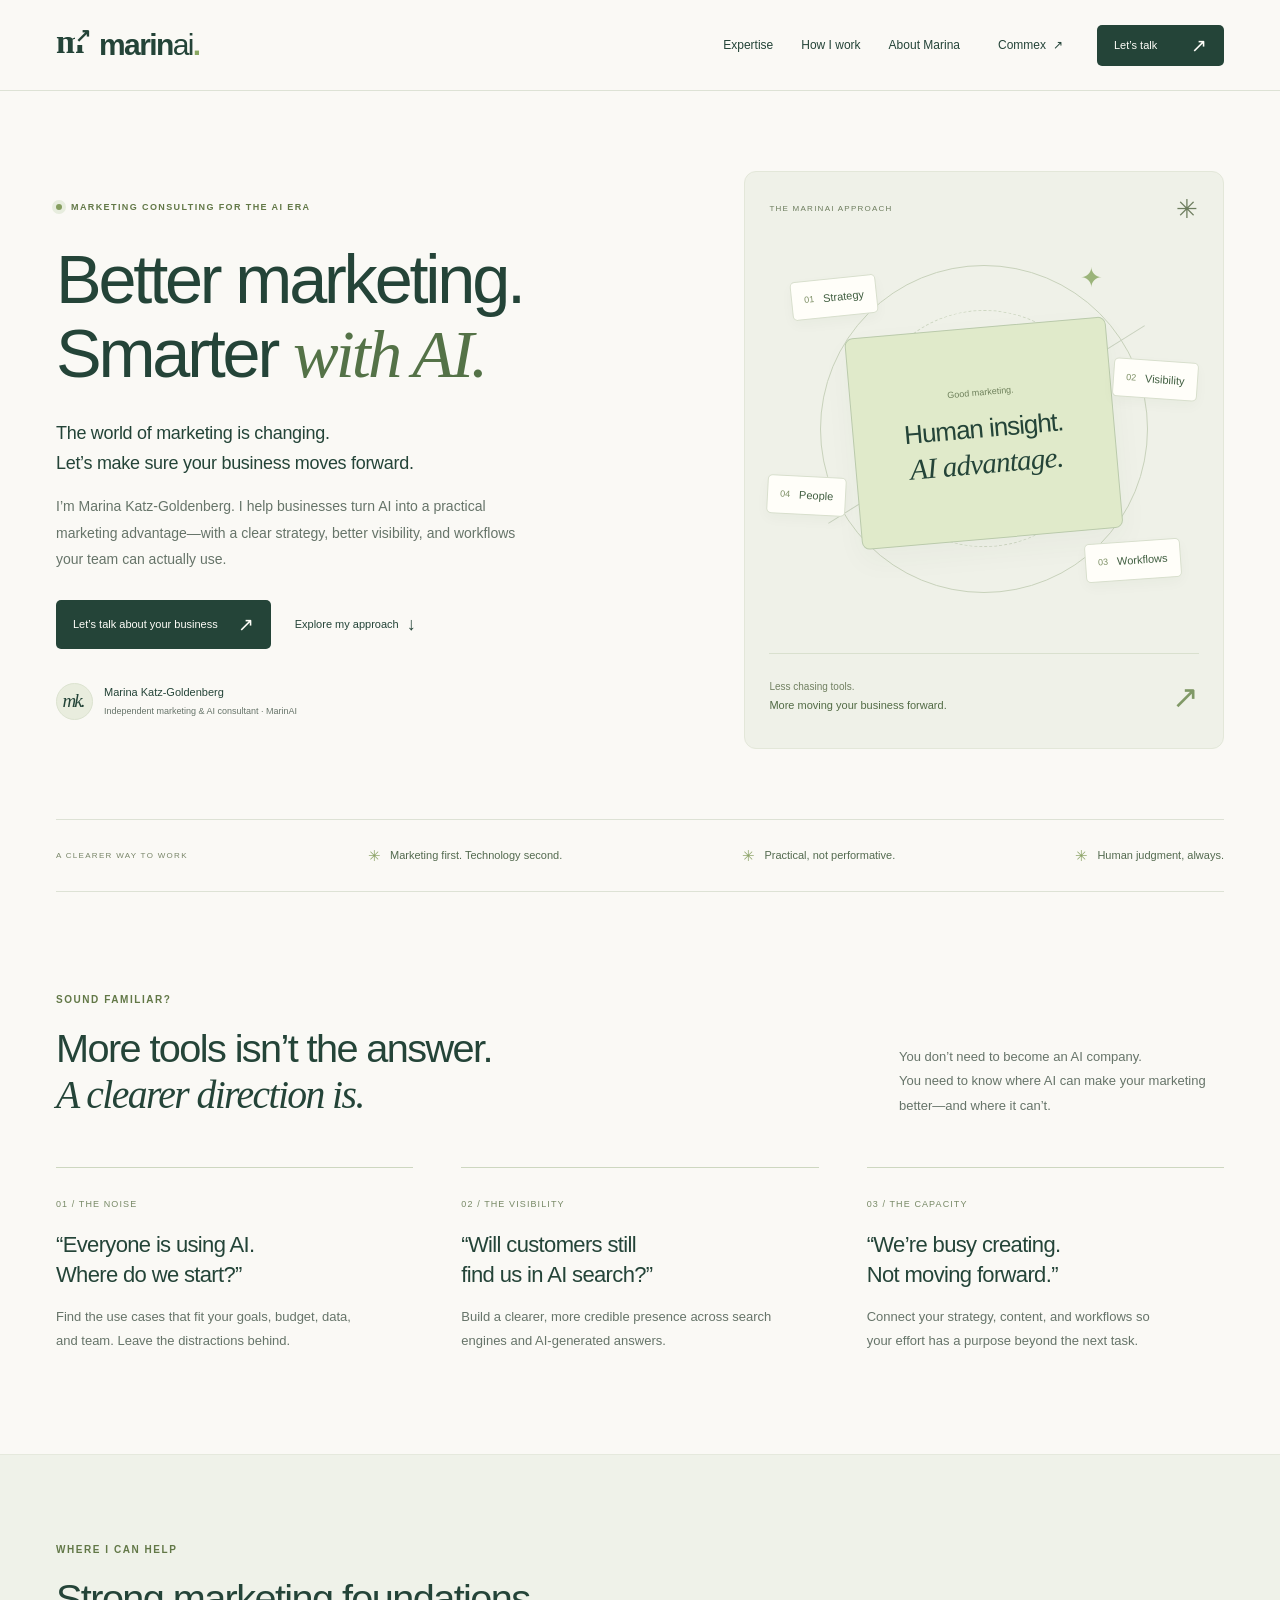
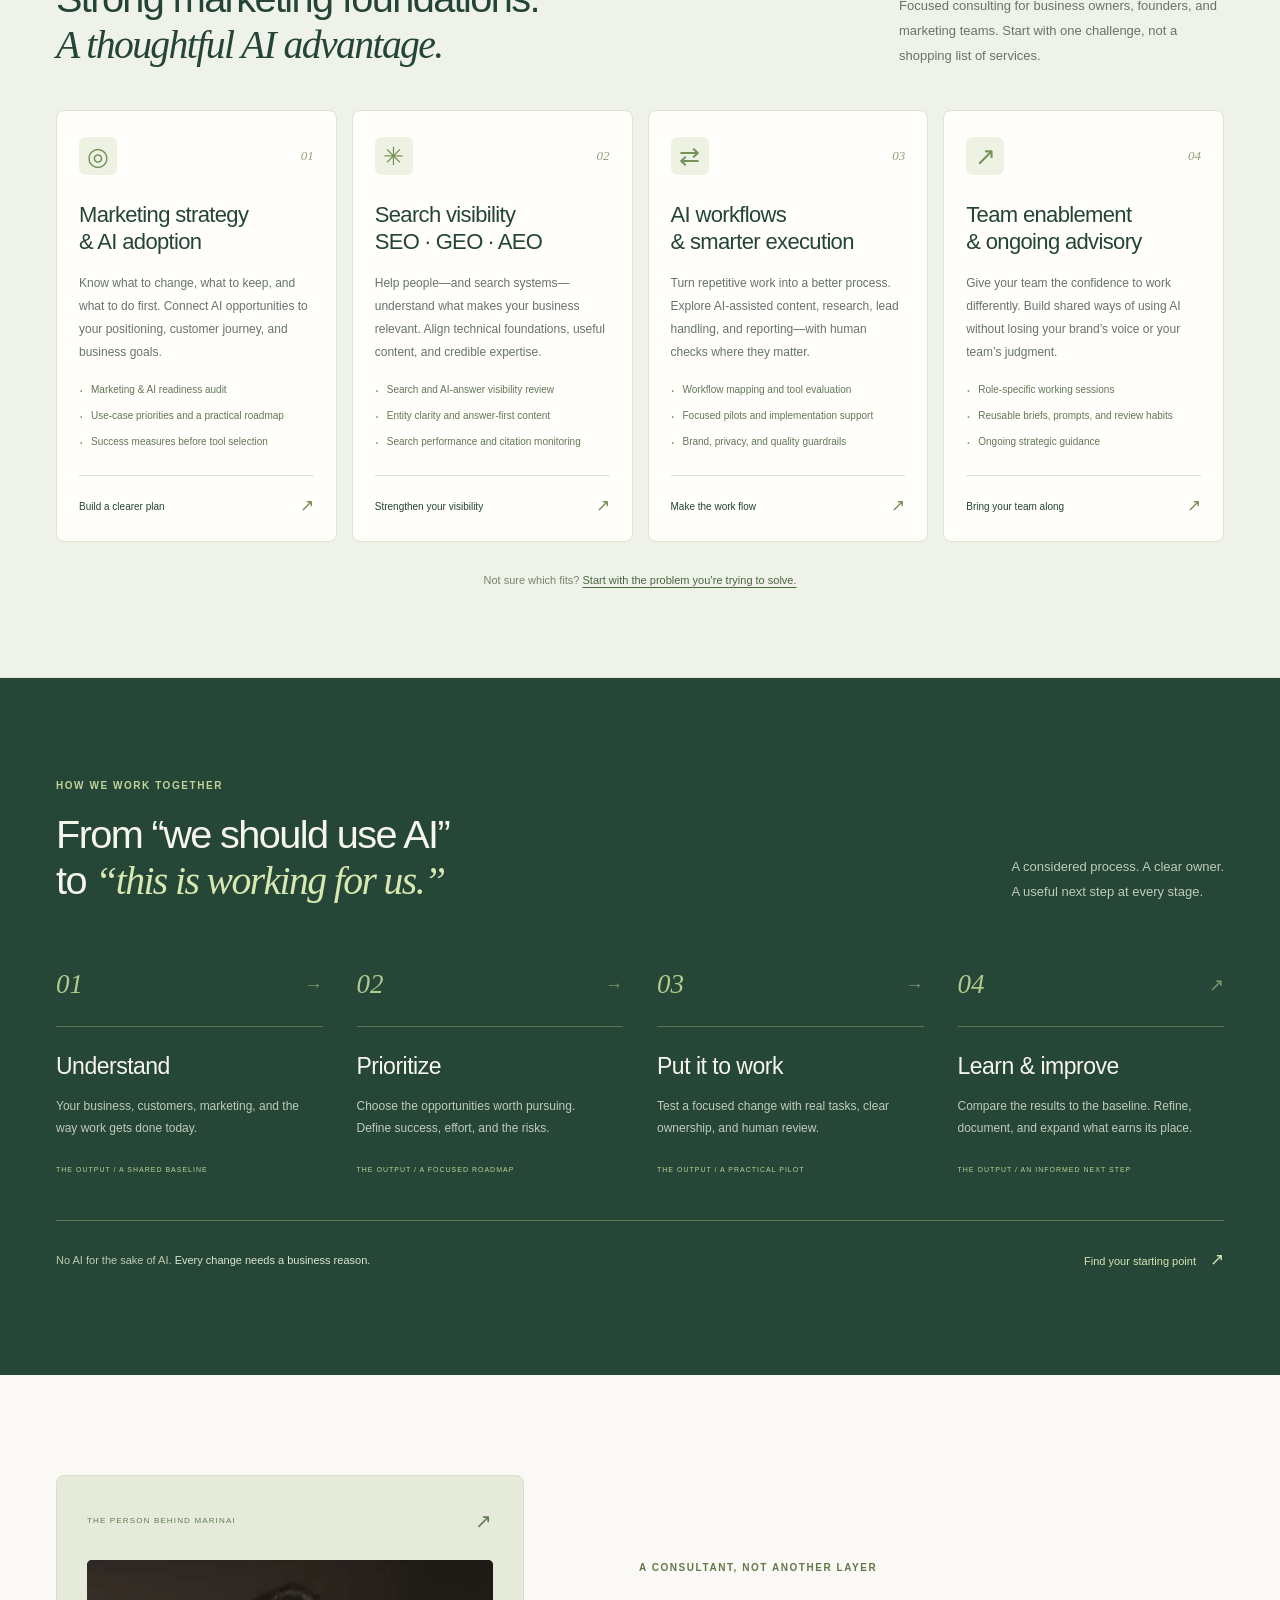
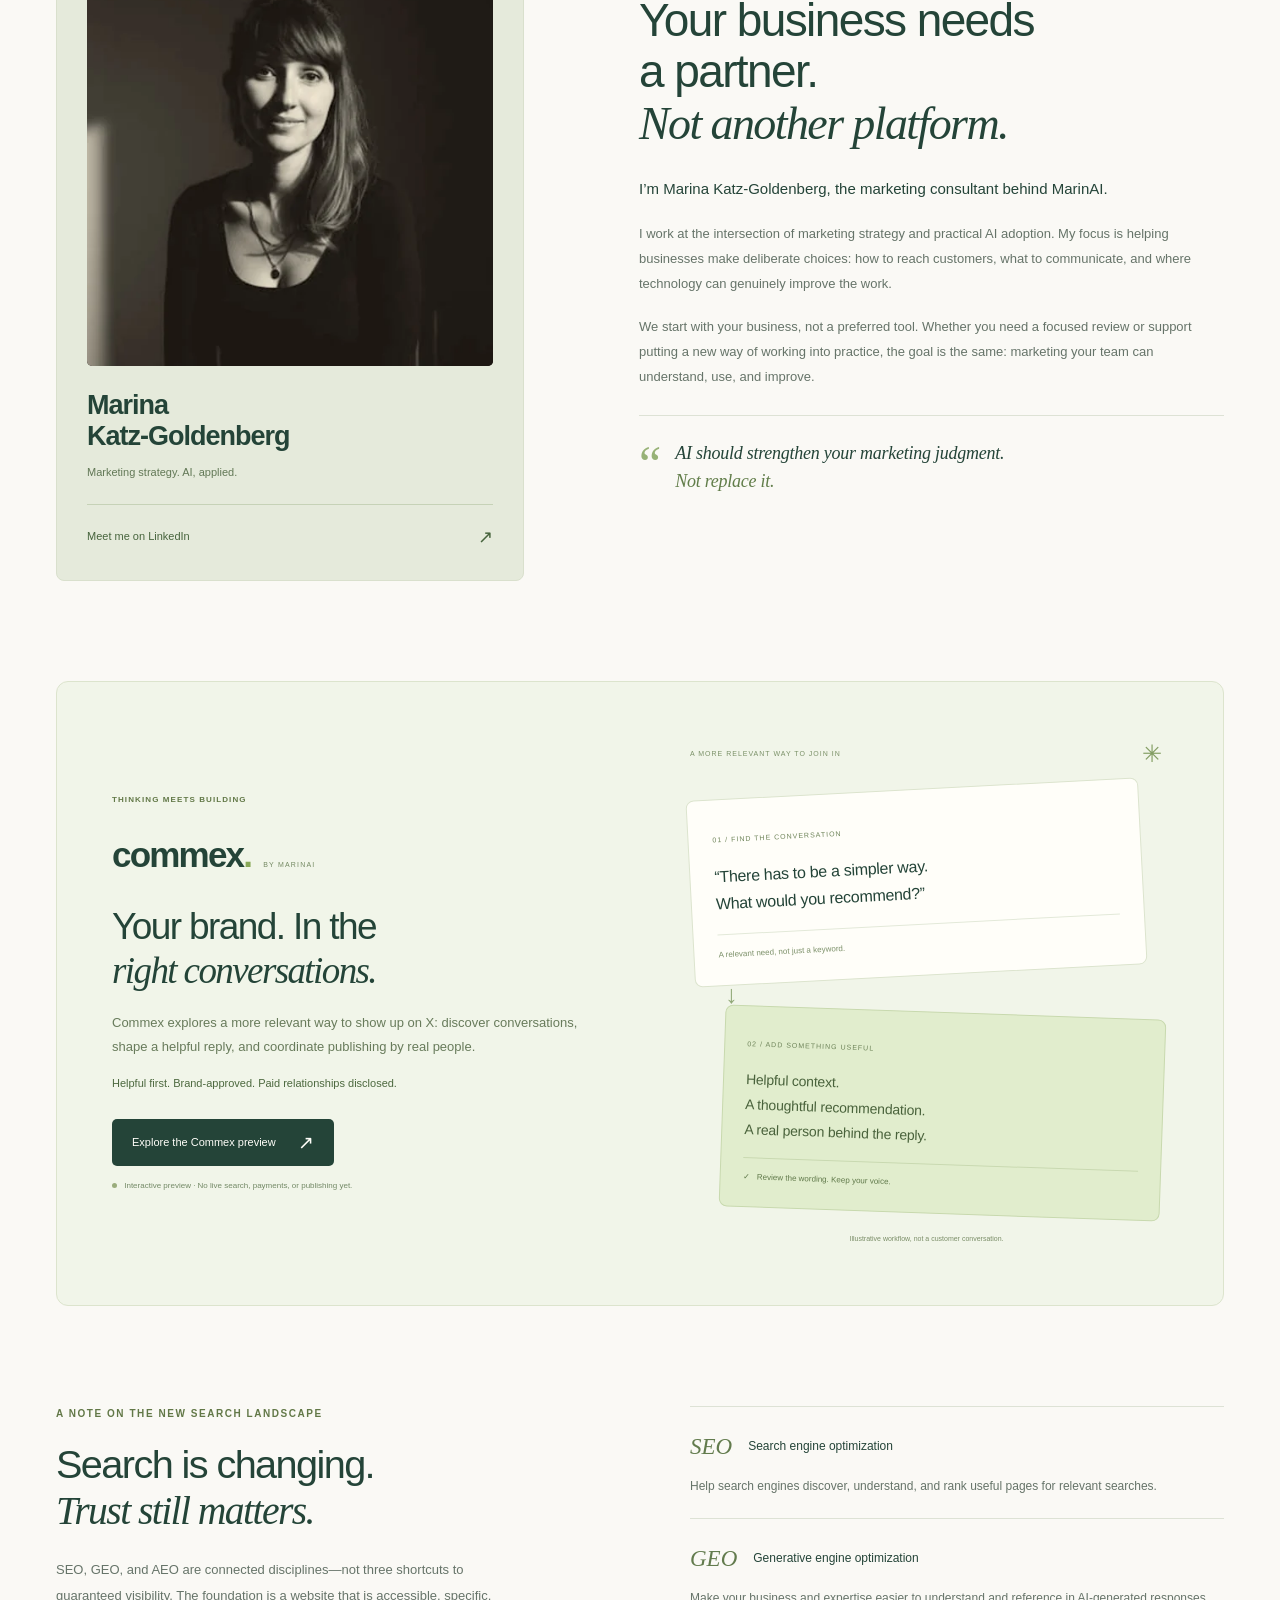
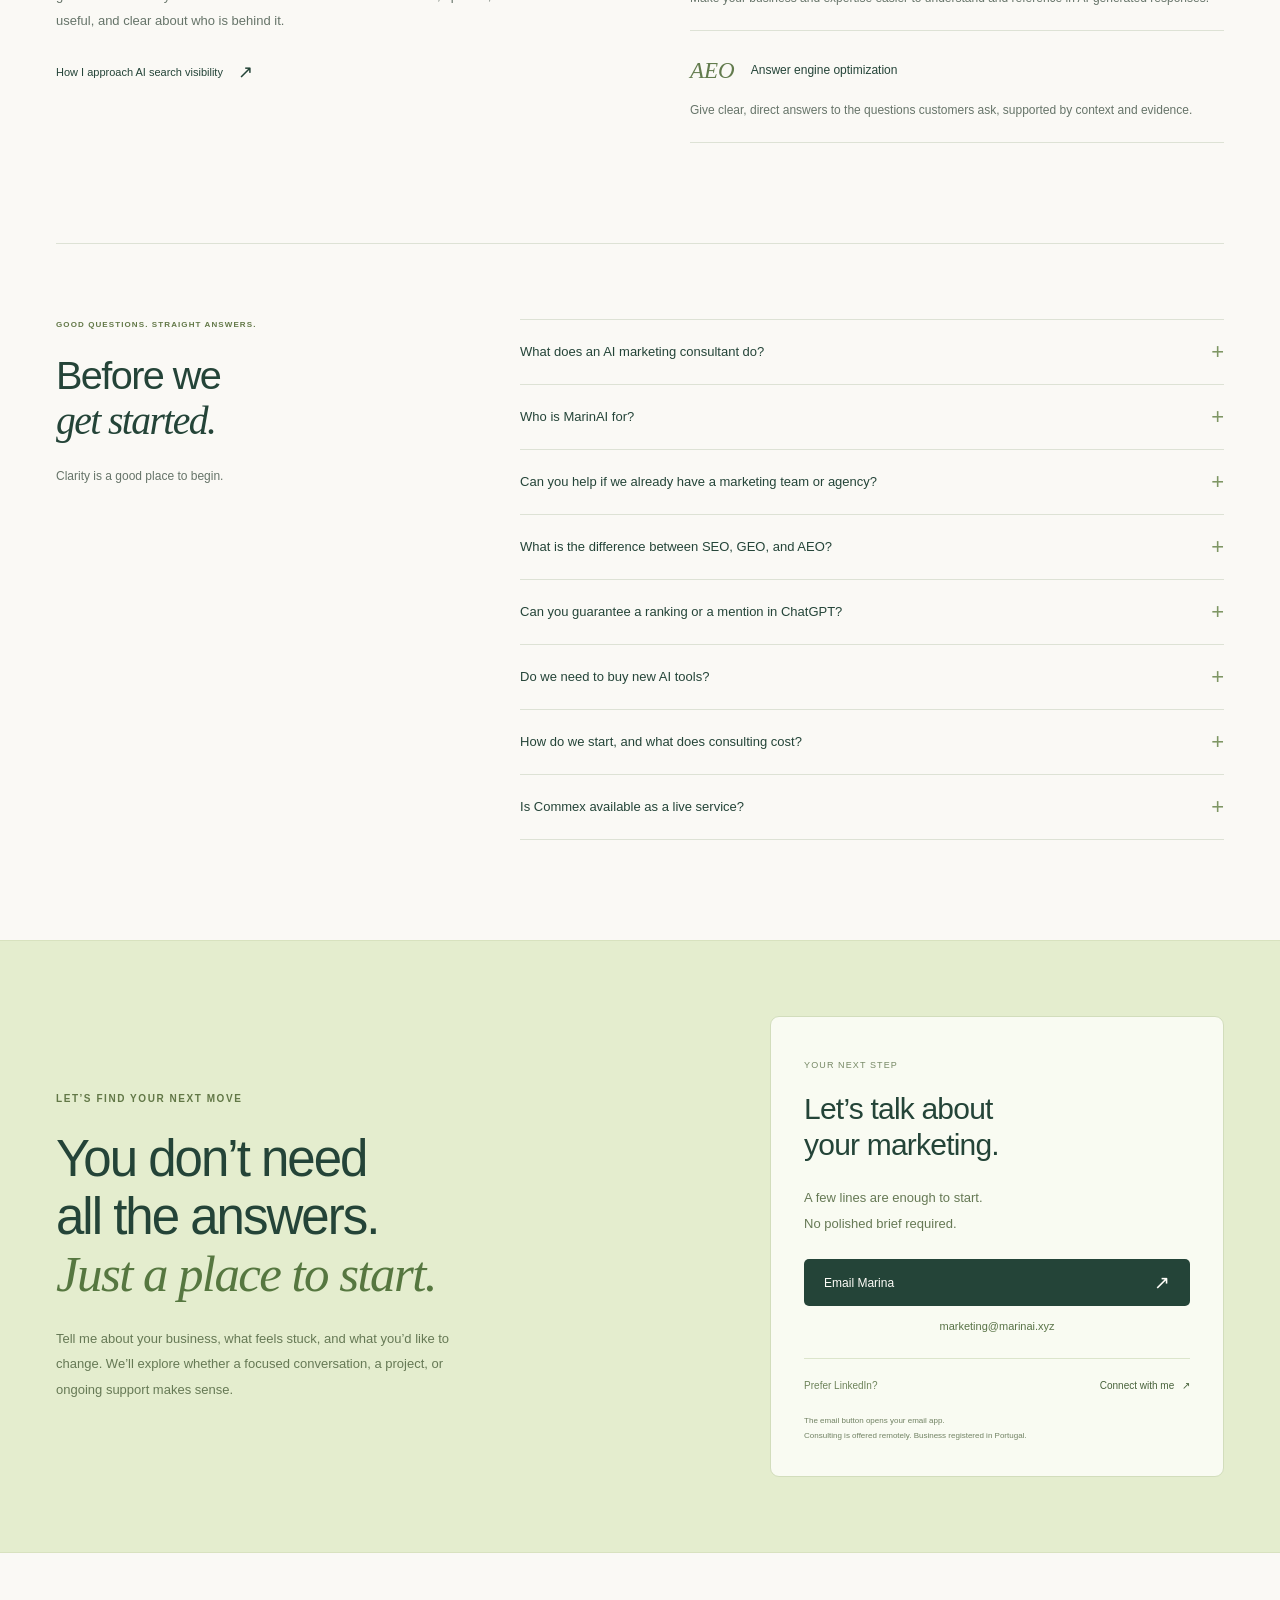
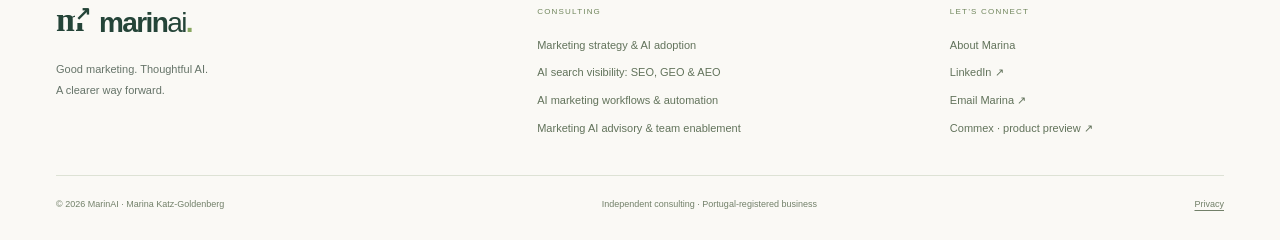
==== commit 324d21ee: "Add Marina's optimized portrait to the consulting homepage" ====
--- a/index.html
+++ b/index.html
@@ -7,8 +7,8 @@
 <meta property="og:type" content="website"><meta property="og:site_name" content="MarinAI"><meta property="og:locale" content="en_GB"><meta property="og:url" content="https://marinai.xyz/"><meta property="og:title" content="AI Marketing Consultant | Marina Katz-Goldenberg | MarinAI"><meta property="og:description" content="Marketing strategy, practical AI adoption, SEO, GEO and AEO. Work with Marina Katz-Goldenberg to build clearer marketing and smarter workflows for your business."><meta property="og:image" content="https://marinai.xyz/assets/marinai-social.png"><meta property="og:image:width" content="1200"><meta property="og:image:height" content="630"><meta property="og:image:alt" content="MarinAI — Better marketing. Smarter with AI. Marina Katz-Goldenberg, marketing and AI consultant.">
 <meta name="twitter:card" content="summary_large_image"><meta name="twitter:title" content="AI Marketing Consultant | Marina Katz-Goldenberg | MarinAI"><meta name="twitter:description" content="Marketing strategy, practical AI adoption, SEO, GEO and AEO. Work with Marina Katz-Goldenberg to build clearer marketing and smarter workflows for your business."><meta name="twitter:image" content="https://marinai.xyz/assets/marinai-social.png"><meta name="twitter:image:alt" content="MarinAI — Marketing consulting with Marina Katz-Goldenberg">
 <link rel="icon" type="image/svg+xml" href="/assets/favicon.svg"><link rel="apple-touch-icon" href="/assets/apple-touch-icon.png">
-<link rel="stylesheet" href="/assets/site.css?v=1"><script defer src="/assets/site.js?v=1"></script>
-<script type="application/ld+json">{"@context":"https://schema.org","@graph":[{"@type":"Organization","@id":"https://marinai.xyz/#organization","name":"MarinAI","url":"https://marinai.xyz/","logo":{"@type":"ImageObject","url":"https://marinai.xyz/assets/marinai-logo.png","width":512,"height":512},"description":"Independent marketing consulting focused on AI adoption, search visibility, marketing workflows, and team enablement.","email":"marketing@marinai.xyz","member":{"@id":"https://marinai.xyz/#marina"},"hasOfferCatalog":{"@type":"OfferCatalog","name":"Marketing consulting services","itemListElement":[{"@type":"Offer","itemOffered":{"@type":"Service","@id":"https://marinai.xyz/ai-marketing-strategy/#service","name":"Marketing strategy & AI adoption","url":"https://marinai.xyz/ai-marketing-strategy/"}},{"@type":"Offer","itemOffered":{"@type":"Service","@id":"https://marinai.xyz/ai-search-visibility/#service","name":"AI search visibility: SEO, GEO & AEO","url":"https://marinai.xyz/ai-search-visibility/"}},{"@type":"Offer","itemOffered":{"@type":"Service","@id":"https://marinai.xyz/marketing-ai-workflows/#service","name":"AI marketing workflows & automation","url":"https://marinai.xyz/marketing-ai-workflows/"}},{"@type":"Offer","itemOffered":{"@type":"Service","@id":"https://marinai.xyz/marketing-ai-advisory/#service","name":"Marketing AI advisory & team enablement","url":"https://marinai.xyz/marketing-ai-advisory/"}}]}},{"@type":"Person","@id":"https://marinai.xyz/#marina","name":"Marina Katz-Goldenberg","url":"https://marinai.xyz/#about","jobTitle":"Marketing & AI Consultant","worksFor":{"@id":"https://marinai.xyz/#organization"},"sameAs":["https://www.linkedin.com/in/marina-katz-goldenberg-22553a47/"],"knowsAbout":["Marketing strategy","AI adoption in marketing","Search engine optimization","Generative engine optimization","Answer engine optimization","Marketing workflows","Team enablement"]},{"@type":"WebSite","@id":"https://marinai.xyz/#website","name":"MarinAI","url":"https://marinai.xyz/","publisher":{"@id":"https://marinai.xyz/#organization"},"inLanguage":"en"},{"@type":"WebPage","@id":"https://marinai.xyz/#webpage","url":"https://marinai.xyz/","name":"AI marketing consulting with Marina Katz-Goldenberg","isPartOf":{"@id":"https://marinai.xyz/#website"},"about":[{"@id":"https://marinai.xyz/#marina"},{"@id":"https://marinai.xyz/#organization"}],"inLanguage":"en"},{"@type":"FAQPage","@id":"https://marinai.xyz/#faq","isPartOf":{"@id":"https://marinai.xyz/#webpage"},"mainEntity":[{"@type":"Question","name":"What does an AI marketing consultant do?","acceptedAnswer":{"@type":"Answer","text":"An AI marketing consultant connects business and marketing goals with practical uses of AI. At MarinAI, that means reviewing your current marketing, choosing useful applications, defining human oversight, and helping your team test and adopt a better way of working."}},{"@type":"Question","name":"Who is MarinAI for?","acceptedAnswer":{"@type":"Answer","text":"MarinAI is for business owners, founders, and marketing teams that want a clearer strategy for adapting to AI. A useful starting point is a specific challenge: unclear priorities, changing search visibility, repetitive work, or a team unsure how to use AI consistently."}},{"@type":"Question","name":"Can you help if we already have a marketing team or agency?","acceptedAnswer":{"@type":"Answer","text":"Yes. The consulting can complement your existing team or agency rather than replace it. We can focus on strategic priorities, a workflow pilot, search visibility, or practical working sessions. Responsibilities and scope are agreed before the work starts."}},{"@type":"Question","name":"What is the difference between SEO, GEO, and AEO?","acceptedAnswer":{"@type":"Answer","text":"SEO focuses on visibility in search engines. GEO focuses on how a business is understood and referenced in generative AI responses. AEO focuses on clear answers to customer questions. They overlap: accessible pages, useful content, identifiable expertise, and credible evidence support all three."}},{"@type":"Question","name":"Can you guarantee a ranking or a mention in ChatGPT?","acceptedAnswer":{"@type":"Answer","text":"No. Search rankings and AI-generated answers are controlled by external systems and vary by query, time, and context. The work focuses on improving your foundations and measuring observable changes, not promising a first position or guaranteed citation."}},{"@type":"Question","name":"Do we need to buy new AI tools?","acceptedAnswer":{"@type":"Answer","text":"Not necessarily. We start by reviewing your current tools, tasks, and constraints. A better brief or simpler workflow may be more useful than another subscription. New tools should have a clear purpose, appropriate data safeguards, and a way to assess their value."}},{"@type":"Question","name":"How do we start, and what does consulting cost?","acceptedAnswer":{"@type":"Answer","text":"Start by emailing Marina with your website and the marketing challenge you want to solve. The scope, deliverables, responsibilities, timeline, and fee are agreed before work begins. There is no consulting subscription or payment taken through this website."}},{"@type":"Question","name":"Is Commex available as a live service?","acceptedAnswer":{"@type":"Answer","text":"Commex is currently an interactive preview of a product by MarinAI. You can explore its conversation-discovery and reply-review experience, but live discovery, payments, and publishing are not enabled. It is separate from Marina’s consulting services."}}]}]}</script>
+<link rel="stylesheet" href="/assets/site.css?v=2"><script defer src="/assets/site.js?v=1"></script>
+<script type="application/ld+json">{"@context":"https://schema.org","@graph":[{"@type":"Organization","@id":"https://marinai.xyz/#organization","name":"MarinAI","url":"https://marinai.xyz/","logo":{"@type":"ImageObject","url":"https://marinai.xyz/assets/marinai-logo.png","width":512,"height":512},"description":"Independent marketing consulting focused on AI adoption, search visibility, marketing workflows, and team enablement.","email":"marketing@marinai.xyz","member":{"@id":"https://marinai.xyz/#marina"},"hasOfferCatalog":{"@type":"OfferCatalog","name":"Marketing consulting services","itemListElement":[{"@type":"Offer","itemOffered":{"@type":"Service","@id":"https://marinai.xyz/ai-marketing-strategy/#service","name":"Marketing strategy & AI adoption","url":"https://marinai.xyz/ai-marketing-strategy/"}},{"@type":"Offer","itemOffered":{"@type":"Service","@id":"https://marinai.xyz/ai-search-visibility/#service","name":"AI search visibility: SEO, GEO & AEO","url":"https://marinai.xyz/ai-search-visibility/"}},{"@type":"Offer","itemOffered":{"@type":"Service","@id":"https://marinai.xyz/marketing-ai-workflows/#service","name":"AI marketing workflows & automation","url":"https://marinai.xyz/marketing-ai-workflows/"}},{"@type":"Offer","itemOffered":{"@type":"Service","@id":"https://marinai.xyz/marketing-ai-advisory/#service","name":"Marketing AI advisory & team enablement","url":"https://marinai.xyz/marketing-ai-advisory/"}}]}},{"@type":"Person","@id":"https://marinai.xyz/#marina","name":"Marina Katz-Goldenberg","url":"https://marinai.xyz/#about","image":{"@type":"ImageObject","url":"https://marinai.xyz/assets/marina-katz-goldenberg.jpg","width":960,"height":960,"caption":"Marina Katz-Goldenberg, marketing and AI consultant behind MarinAI"},"jobTitle":"Marketing & AI Consultant","worksFor":{"@id":"https://marinai.xyz/#organization"},"sameAs":["https://www.linkedin.com/in/marina-katz-goldenberg-22553a47/"],"knowsAbout":["Marketing strategy","AI adoption in marketing","Search engine optimization","Generative engine optimization","Answer engine optimization","Marketing workflows","Team enablement"]},{"@type":"WebSite","@id":"https://marinai.xyz/#website","name":"MarinAI","url":"https://marinai.xyz/","publisher":{"@id":"https://marinai.xyz/#organization"},"inLanguage":"en"},{"@type":"WebPage","@id":"https://marinai.xyz/#webpage","url":"https://marinai.xyz/","name":"AI marketing consulting with Marina Katz-Goldenberg","isPartOf":{"@id":"https://marinai.xyz/#website"},"about":[{"@id":"https://marinai.xyz/#marina"},{"@id":"https://marinai.xyz/#organization"}],"inLanguage":"en"},{"@type":"FAQPage","@id":"https://marinai.xyz/#faq","isPartOf":{"@id":"https://marinai.xyz/#webpage"},"mainEntity":[{"@type":"Question","name":"What does an AI marketing consultant do?","acceptedAnswer":{"@type":"Answer","text":"An AI marketing consultant connects business and marketing goals with practical uses of AI. At MarinAI, that means reviewing your current marketing, choosing useful applications, defining human oversight, and helping your team test and adopt a better way of working."}},{"@type":"Question","name":"Who is MarinAI for?","acceptedAnswer":{"@type":"Answer","text":"MarinAI is for business owners, founders, and marketing teams that want a clearer strategy for adapting to AI. A useful starting point is a specific challenge: unclear priorities, changing search visibility, repetitive work, or a team unsure how to use AI consistently."}},{"@type":"Question","name":"Can you help if we already have a marketing team or agency?","acceptedAnswer":{"@type":"Answer","text":"Yes. The consulting can complement your existing team or agency rather than replace it. We can focus on strategic priorities, a workflow pilot, search visibility, or practical working sessions. Responsibilities and scope are agreed before the work starts."}},{"@type":"Question","name":"What is the difference between SEO, GEO, and AEO?","acceptedAnswer":{"@type":"Answer","text":"SEO focuses on visibility in search engines. GEO focuses on how a business is understood and referenced in generative AI responses. AEO focuses on clear answers to customer questions. They overlap: accessible pages, useful content, identifiable expertise, and credible evidence support all three."}},{"@type":"Question","name":"Can you guarantee a ranking or a mention in ChatGPT?","acceptedAnswer":{"@type":"Answer","text":"No. Search rankings and AI-generated answers are controlled by external systems and vary by query, time, and context. The work focuses on improving your foundations and measuring observable changes, not promising a first position or guaranteed citation."}},{"@type":"Question","name":"Do we need to buy new AI tools?","acceptedAnswer":{"@type":"Answer","text":"Not necessarily. We start by reviewing your current tools, tasks, and constraints. A better brief or simpler workflow may be more useful than another subscription. New tools should have a clear purpose, appropriate data safeguards, and a way to assess their value."}},{"@type":"Question","name":"How do we start, and what does consulting cost?","acceptedAnswer":{"@type":"Answer","text":"Start by emailing Marina with your website and the marketing challenge you want to solve. The scope, deliverables, responsibilities, timeline, and fee are agreed before work begins. There is no consulting subscription or payment taken through this website."}},{"@type":"Question","name":"Is Commex available as a live service?","acceptedAnswer":{"@type":"Answer","text":"Commex is currently an interactive preview of a product by MarinAI. You can explore its conversation-discovery and reply-review experience, but live discovery, payments, and publishing are not enabled. It is separate from Marina’s consulting services."}}]}]}</script>
 </head><body><a class="skip-link" href="#main">Skip to content</a><header class="site-header"><div class="container header-inner"><a class="logo" href="/" aria-label="MarinAI home"><span class="brand-mark" aria-hidden="true">m<span>↗</span></span><span>marin<span class="logo-ai">ai</span><i>.</i></span></a><details class="nav-menu" open><summary aria-label="Toggle navigation"><span>Menu</span><span class="menu-bars" aria-hidden="true">☰</span></summary><nav aria-label="Main navigation"><a href="#expertise">Expertise</a><a href="#approach">How I work</a><a href="#about">About Marina</a><a class="nav-product" href="/commex/">Commex <span aria-hidden="true">↗</span></a><a class="button primary nav-cta" href="#contact">Let’s talk <span aria-hidden="true">↗</span></a></nav></details></div></header><main id="main">
   <section class="hero container" aria-labelledby="hero-title">
     <div class="hero-copy">
@@ -49,7 +49,7 @@
   </div></section>
 
   <section class="section container about-section" id="about">
-    <div class="about-card"><div class="about-card-top"><span>THE PERSON BEHIND MARINAI</span><span aria-hidden="true">↗</span></div><div class="marina-monogram" aria-hidden="true">mk<span>.</span></div><div class="about-card-name"><strong>Marina<br>Katz-Goldenberg</strong><span>Marketing strategy. AI, applied.</span></div><a href="https://www.linkedin.com/in/marina-katz-goldenberg-22553a47/" target="_blank" rel="noopener noreferrer">Meet me on LinkedIn <span aria-hidden="true">↗</span></a></div>
+    <div class="about-card about-card-with-portrait"><div class="about-card-top"><span>THE PERSON BEHIND MARINAI</span><span aria-hidden="true">↗</span></div><picture class="marina-portrait"><source type="image/webp" srcset="/assets/marina-katz-goldenberg-480.webp 480w, /assets/marina-katz-goldenberg-960.webp 960w" sizes="(max-width: 720px) calc(100vw - 100px), (max-width: 1150px) 340px, 415px"><img src="/assets/marina-katz-goldenberg.jpg" alt="Marina Katz-Goldenberg, marketing and AI consultant behind MarinAI" width="960" height="960" loading="lazy" decoding="async"></picture><div class="about-card-name"><strong>Marina<br>Katz-Goldenberg</strong><span>Marketing strategy. AI, applied.</span></div><a href="https://www.linkedin.com/in/marina-katz-goldenberg-22553a47/" target="_blank" rel="noopener noreferrer">Meet me on LinkedIn <span aria-hidden="true">↗</span></a></div>
     <div class="about-copy"><p class="eyebrow">A CONSULTANT, NOT ANOTHER LAYER</p><h2>Your business needs<br>a partner.<br><em>Not another platform.</em></h2><p class="lead">I’m Marina Katz-Goldenberg, the marketing consultant behind MarinAI.</p><p>I work at the intersection of marketing strategy and practical AI adoption. My focus is helping businesses make deliberate choices: how to reach customers, what to communicate, and where technology can genuinely improve the work.</p><p>We start with your business, not a preferred tool. Whether you need a focused review or support putting a new way of working into practice, the goal is the same: marketing your team can understand, use, and improve.</p><div class="about-belief"><span aria-hidden="true">“</span><p>AI should strengthen your marketing judgment.<br><strong>Not replace it.</strong></p></div></div>
   </section>
 
--- a/assets/site.css
+++ b/assets/site.css
@@ -8,4 +8,7 @@
 @media(max-width:900px){.container{width:calc(100% - 48px)}.header-inner{height:76px}.logo{font-size:27px}.nav-menu nav{gap:16px;font-size:10px}.nav-menu .nav-cta{min-width:100px;font-size:10px;padding:10px 13px;gap:10px}.hero{gap:28px;padding-block:52px}.hero h1{font-size:47px;letter-spacing:-2px}.hero h1 em{letter-spacing:-2px}.hero .eyebrow{font-size:7px;letter-spacing:.8px}.hero-intro{font-size:16px}.hero-description{font-size:12px}.hero-signature>div>span{font-size:8px}.hero-visual{padding:16px}.visual-caption{font-size:6px;letter-spacing:.8px}.orbit-center{padding:16px 9px}.orbit-center strong{font-size:18px}.orbit-center em{font-size:21px}.orbit-center>span{font-size:7px}.orbit-node{font-size:7px;gap:5px;padding:6px}.orbit-node b{font-size:9px}.visual-bottom p{font-size:8px}.visual-bottom strong{font-size:9px}.section{padding-block:75px}.section-heading{gap:30px}.section-heading>p{font-size:11px;max-width:260px}.section-heading h2{font-size:33px}.principles{gap:12px;flex-wrap:wrap}.principles>span{flex-basis:100%}.principles>p{font-size:10px}.challenge-grid{gap:30px}.challenge-grid h3{font-size:20px}.challenge-grid p{font-size:12px}.process-grid{gap:24px}.process-grid h3{font-size:21px}.process-grid p{font-size:11px}.process-grid small{font-size:6px;letter-spacing:.65px}.about-section{gap:45px}.about-copy h2{font-size:37px}.about-copy>p:not(.eyebrow){font-size:12px}.about-copy>p.lead{font-size:13px}.about-card{padding:22px}.about-card-top{font-size:6px;letter-spacing:.75px}.marina-monogram{font-size:127px;padding-block:40px 30px}.about-card-name>strong{font-size:25px}.about-card-name>span{font-size:9px}.about-belief p{font-size:16px}.product-section{padding:33px;gap:40px}.product-copy h2{font-size:29px}.product-copy>p:not(.eyebrow){font-size:12px}.product-copy .button{font-size:10px;padding:13px 15px;gap:13px}.conversation-card{padding:19px}.conversation-card>p{font-size:13px}.reply-example{padding:18px;margin-left:17px}.reply-example>p{font-size:12px}.conversation-label{font-size:6px;letter-spacing:.6px}.product-visual-top{font-size:6px}.product-copy>p.preview-note{font-size:7px}.search-section{gap:45px}.search-section h2{font-size:35px}.search-definitions dt>span{font-size:11px}.faq-section{gap:50px}.contact-inner{gap:40px}.contact-inner h2{font-size:40px}.contact-card{padding:25px}.contact-card h3{font-size:26px}.footer-top{gap:40px}.service-body{grid-template-columns:1fr 245px;gap:30px}.service-intro{font-size:15px}.service-article h2{font-size:25px}.service-article p{font-size:13px}.deliverables{padding:21px 18px}}
 @media(max-width:720px){html{scroll-padding-top:90px}.container{width:calc(100% - 40px)}.header-inner{height:72px}.logo{font-size:27px}.brand-mark{width:29px;font-size:30px}.brand-mark>span{font-size:17px}.nav-menu>summary{display:flex;align-items:center;gap:12px;list-style:none;cursor:pointer;font-size:11px;padding:10px 0 10px 15px}.nav-menu>summary::-webkit-details-marker{display:none}.menu-bars{font-size:20px;line-height:1}.nav-menu:not([open]) nav{display:none}.nav-menu[open] nav{position:absolute;left:0;right:0;top:72px;padding:20px;background:var(--paper);border-bottom:1px solid var(--line);display:flex;flex-direction:column;align-items:stretch;gap:4px;box-shadow:0 10px 20px #233d2710;font-size:13px}.nav-menu nav>a:not(.button){padding:10px 5px}.nav-menu .nav-cta{margin:8px 0 0;font-size:12px;padding:13px 16px}.hero{grid-template-columns:1fr;gap:36px;padding-block:43px 36px}.hero .eyebrow{font-size:8px;letter-spacing:.8px}.hero h1{font-size:clamp(45px,9vw,66px);letter-spacing:-2px;margin-top:24px}.hero h1 em{letter-spacing:-2.2px}.hero-intro{font-size:17px;margin-top:22px}.hero-description{font-size:13px;max-width:510px}.hero-actions{flex-wrap:wrap;gap:17px;margin-top:24px}.hero-actions .button{font-size:11px;padding:14px 16px}.hero-actions .text-link{font-size:11px}.hero-signature{margin-top:26px}.hero-signature strong{font-size:11px}.hero-signature>div>span{font-size:9px}.hero-visual{padding:23px;max-width:500px;width:100%;justify-self:center}.visual-caption{font-size:8px;letter-spacing:1px}.strategy-orbit{max-width:375px;aspect-ratio:1/1}.orbit-center strong{font-size:25px}.orbit-center em{font-size:28px}.orbit-center>span{font-size:9px}.orbit-node{font-size:9px;gap:8px;padding:8px 11px}.orbit-node b{font-size:11px}.visual-bottom p{font-size:10px}.visual-bottom strong{font-size:11px}.principles{justify-content:flex-start;gap:12px 25px;padding-block:19px}.principles>span{font-size:8px}.principles>p{font-size:10px}.principles>p>span{font-size:13px}.section{padding-block:65px}.section-heading{display:block;margin-bottom:30px}.section-heading h2{font-size:34px;letter-spacing:-1.2px;line-height:1.2;margin-top:17px}.section-heading>p{font-size:12px;max-width:450px;margin-top:21px}.eyebrow{font-size:8px;letter-spacing:1.2px}.challenge-grid{grid-template-columns:1fr;gap:25px;margin-top:28px}.challenge-grid>div{padding-top:19px}.challenge-grid h3{font-size:23px;margin-top:12px}.challenge-grid h3 br{display:none}.challenge-grid p{font-size:13px;max-width:500px;margin-top:11px}.small-index{font-size:8px}.expertise-section .section{padding-block:60px}.service-grid{gap:14px}.service-card{padding:22px 18px}.service-card h3{font-size:22px}.service-card h3 br{display:block}.service-card>p{font-size:12px}.service-card li{font-size:10px}.service-card .card-link{font-size:10px}.service-top{margin-bottom:20px}.section-footnote{font-size:10px;line-height:1.9}.process-grid{grid-template-columns:1fr 1fr;gap:35px 25px}.process-grid h3{font-size:24px;margin-top:20px}.process-grid p{font-size:12px;max-width:none}.process-grid small{font-size:7px;letter-spacing:.8px;margin-top:17px}.approach-bottom{align-items:flex-start;flex-direction:column;gap:17px;margin-top:30px;padding-top:22px;font-size:11px;line-height:1.9}.about-section{grid-template-columns:1fr;gap:36px}.about-card{max-width:440px;width:100%;justify-self:center;padding:25px 30px}.about-card-top{font-size:8px}.marina-monogram{font-size:135px;padding:30px 0 23px}.about-card-name>strong{font-size:29px}.about-card-name>span{font-size:11px}.about-copy h2{font-size:39px}.about-copy h2 br:nth-child(1){display:none}.about-copy>p:not(.eyebrow){font-size:13px}.about-copy>p.lead{font-size:15px}.about-belief p{font-size:18px}.product-section{grid-template-columns:1fr;gap:33px;padding:28px 23px}.product-copy h2{font-size:36px}.product-copy>p:not(.eyebrow){font-size:13px}.product-copy .button{font-size:11px}.product-copy>p.product-principle{font-size:11px}.product-copy>p.preview-note{font-size:8px}.product-visual{max-width:420px;justify-self:center;width:100%;padding:8px}.product-visual-top{font-size:7px}.conversation-label{font-size:7px}.conversation-card{padding:23px;margin-right:25px}.conversation-card>p{font-size:16px}.reply-example{padding:23px;margin-left:30px}.reply-example>p{font-size:14px}.search-section{grid-template-columns:1fr;gap:30px}.search-section h2{font-size:36px}.search-section>div>p:not(.eyebrow){font-size:13px;margin-top:20px}.search-definitions dt{font-size:24px}.search-definitions dt>span{font-size:12px}.search-definitions dd{font-size:12px}.faq-section{grid-template-columns:1fr;gap:28px;padding-block:55px 60px}.faq-section h2{font-size:36px}.faq-section h2 br{display:none}.faq-section>div>p:not(.eyebrow){margin-top:14px}.faq-list summary{font-size:13px;padding-block:18px;gap:12px}.faq-list details>p{font-size:12px;padding-right:10px}.contact-inner{grid-template-columns:1fr;gap:30px;padding-block:55px}.contact-inner h2{font-size:44px}.contact-inner>div>p:not(.eyebrow){font-size:13px}.contact-card{padding:28px;max-width:500px;width:100%}.contact-card h3{font-size:29px}.contact-card .button{font-size:12px}.contact-card>small{font-size:9px}.contact-alternative{font-size:11px}.site-footer{padding-top:40px}.footer-top{grid-template-columns:1fr 1fr;gap:30px 22px;padding-bottom:29px}.footer-top>div:first-child{grid-column:1/-1}.footer-top p{margin-top:14px}.footer-top nav{font-size:10px;gap:10px}.footer-top nav>strong{font-size:8px;letter-spacing:.8px}.footer-bottom{flex-wrap:wrap;font-size:8px;gap:10px}.footer-bottom>span:nth-child(2){order:3;flex-basis:100%}.breadcrumb{font-size:9px;padding-top:24px;align-items:flex-start}.service-hero{padding-block:35px 40px}.service-hero h1{font-size:45px;letter-spacing:-1.7px}.service-hero h1 em{letter-spacing:-1.4px}.service-intro{font-size:14px;margin-top:22px}.service-byline{font-size:10px}.service-body{display:flex;flex-direction:column;gap:35px;padding-block:35px 50px}.service-aside{position:static;width:100%}.service-article h2{font-size:25px}.service-article p{font-size:13px}.service-article ul{font-size:12px}.fit-box{padding:22px}.fit-box h2{font-size:22px}.deliverables{padding:25px}.deliverables .eyebrow{font-size:8px}.deliverables h2{font-size:24px}.deliverables>p:not(.eyebrow){font-size:12px}.deliverables .button{font-size:12px;max-width:350px;padding:13px}.related-services h2{font-size:17px}.related-services a{font-size:12px}.service-end{padding:32px 23px;margin-bottom:30px}.service-end h2{font-size:30px;line-height:1.25}.service-end .button{font-size:10px}.privacy-content{padding-block:45px}.privacy-content h1{font-size:40px}.privacy-content p{font-size:13px}}
 @media(max-width:440px){.container{width:calc(100% - 36px)}.hero h1{font-size:46px}.hero .eyebrow{font-size:7px;letter-spacing:.6px}.hero-intro{font-size:16px}.hero-actions{gap:16px}.hero-actions .button{font-size:10px;gap:15px}.hero-actions .text-link{font-size:10px}.hero-visual{padding:18px}.orbit-center strong{font-size:21px}.orbit-center em{font-size:24px}.orbit-node{padding:7px 9px;font-size:8px;gap:6px}.orbit-node b{font-size:10px}.visual-caption{font-size:6px}.service-grid{grid-template-columns:1fr}.service-card{padding:26px}.service-card h3{font-size:25px}.service-card h3 br{display:none}.service-card>p{font-size:13px}.service-card li{font-size:11px}.service-card .card-link{font-size:11px}.section-heading h2{font-size:31px}.principles>p{font-size:9px}.principles{gap:10px 18px}.process-grid{gap:31px 20px}.process-grid h3{font-size:21px}.process-grid p{font-size:11px}.process-grid small{font-size:6px;letter-spacing:.65px}.product-section{padding:26px 20px}.product-copy h2{font-size:33px}.conversation-card>p{font-size:14px}.reply-example>p{font-size:13px}.conversation-label{font-size:6px;letter-spacing:.7px}.product-visual-top{font-size:6px}.contact-inner h2{font-size:39px}.about-copy h2{font-size:36px}.about-copy h2 br:nth-child(1){display:block}.about-card{padding:23px}.about-card-top{font-size:7px}.service-hero h1{font-size:37px}.footer-top nav{font-size:10px}.search-definitions dt{gap:12px}.search-definitions dt>span{font-size:10px}.contact-card{padding:23px}.contact-card>small{font-size:8px}}
-@media(prefers-reduced-motion:reduce){html{scroll-behavior:auto}*,*:before,*:after{transition:none!important;animation:none!important}}+@media(prefers-reduced-motion:reduce){html{scroll-behavior:auto}*,*:before,*:after{transition:none!important;animation:none!important}}
+/* Owner-supplied portrait: preserve the complete image and original tonality. */
+.about-card-with-portrait:after{display:none}.marina-portrait{display:block;margin:22px 0 24px;border-radius:5px;overflow:hidden;background:#29271f}.marina-portrait img{display:block;width:100%;height:auto;aspect-ratio:1;object-fit:contain}.about-card-with-portrait .about-card-name>strong{font-size:27px}.about-card-with-portrait>a{margin-top:22px}
+@media(max-width:720px){.marina-portrait{margin-block:20px 23px}.about-card-with-portrait .about-card-name>strong{font-size:28px}}
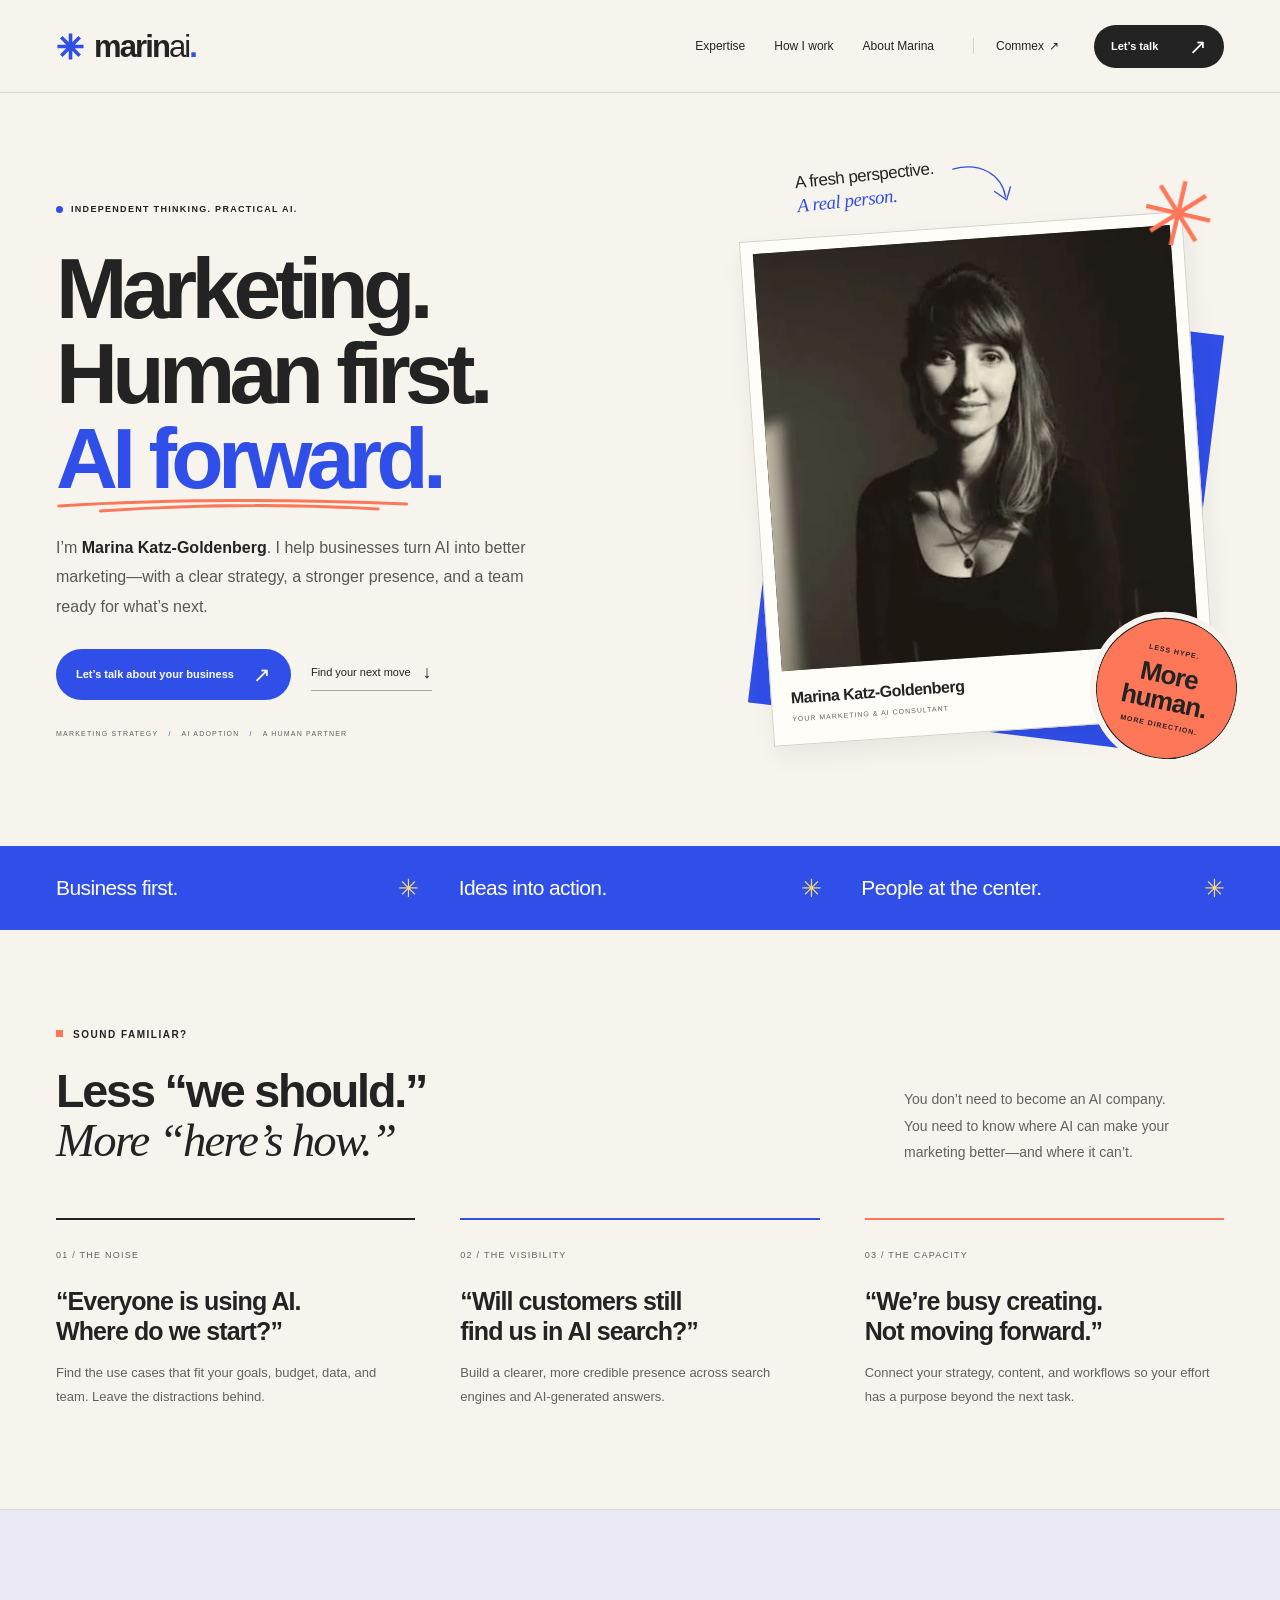
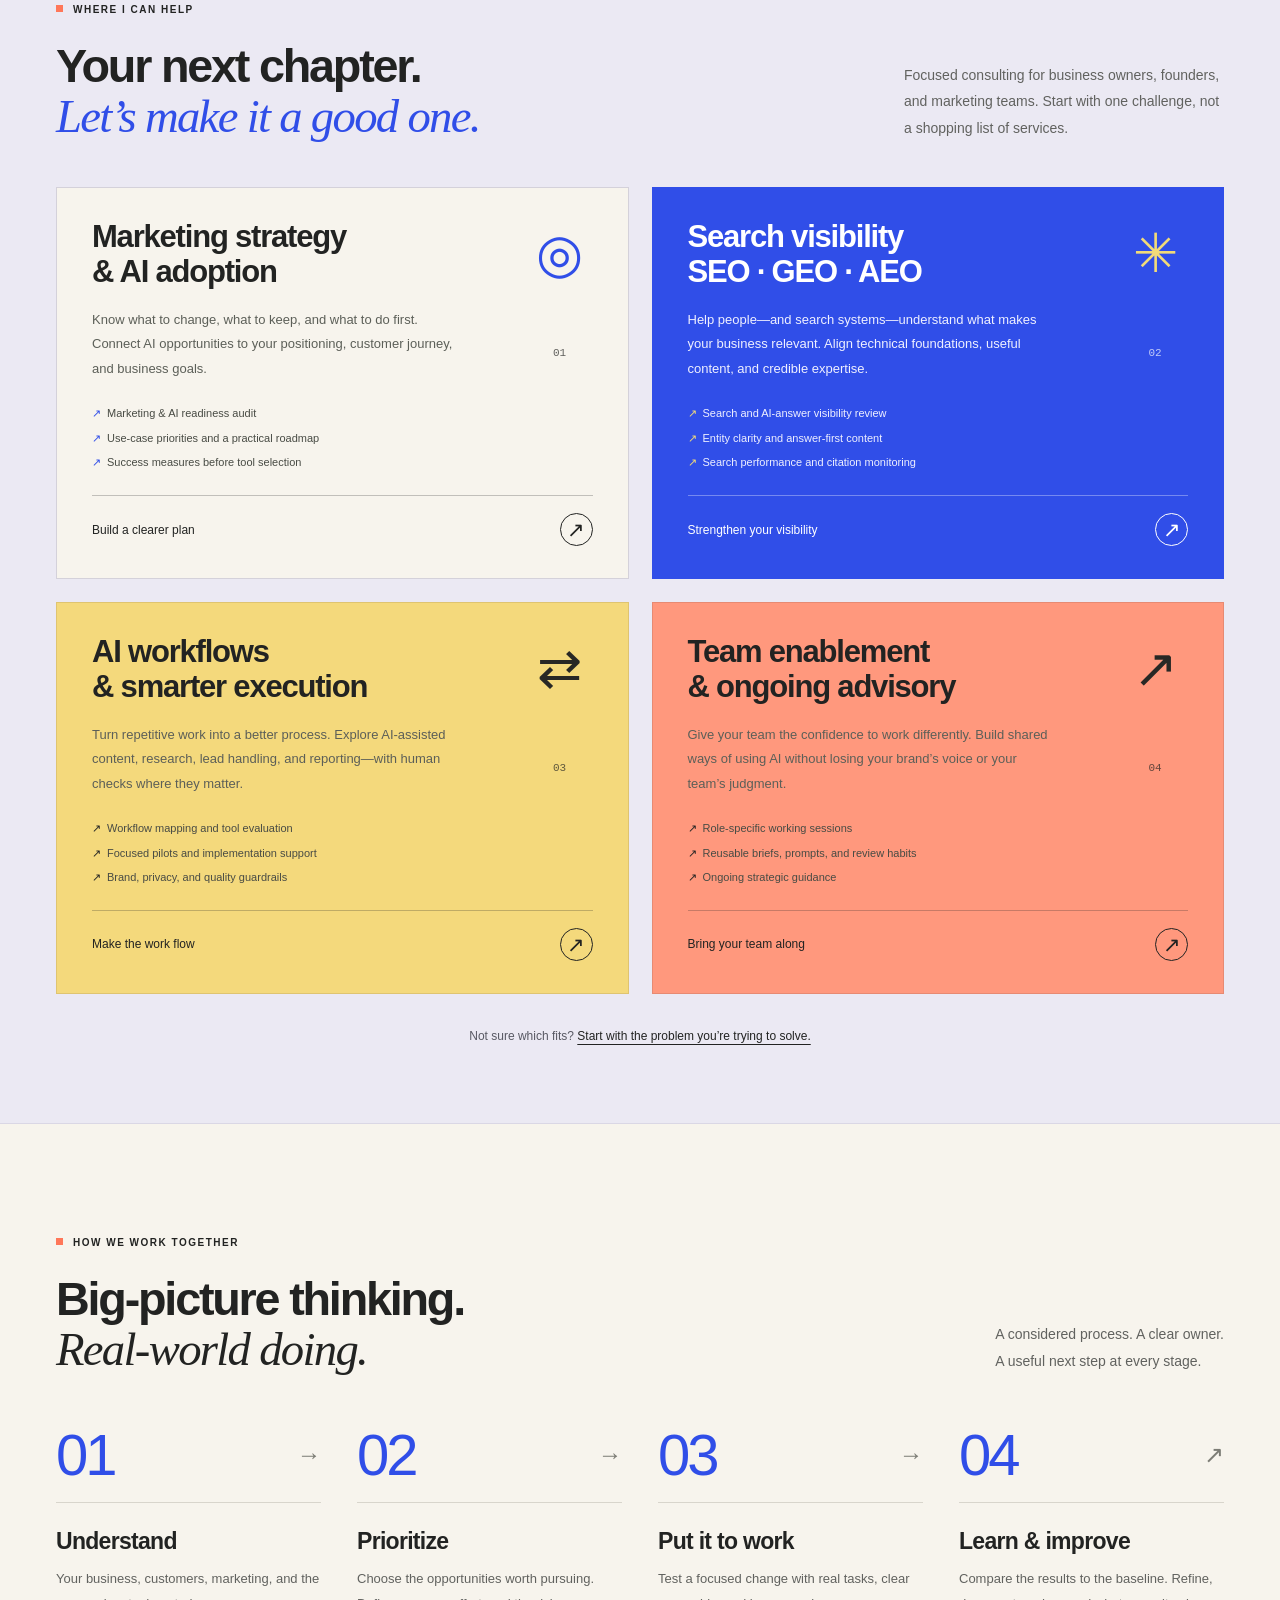
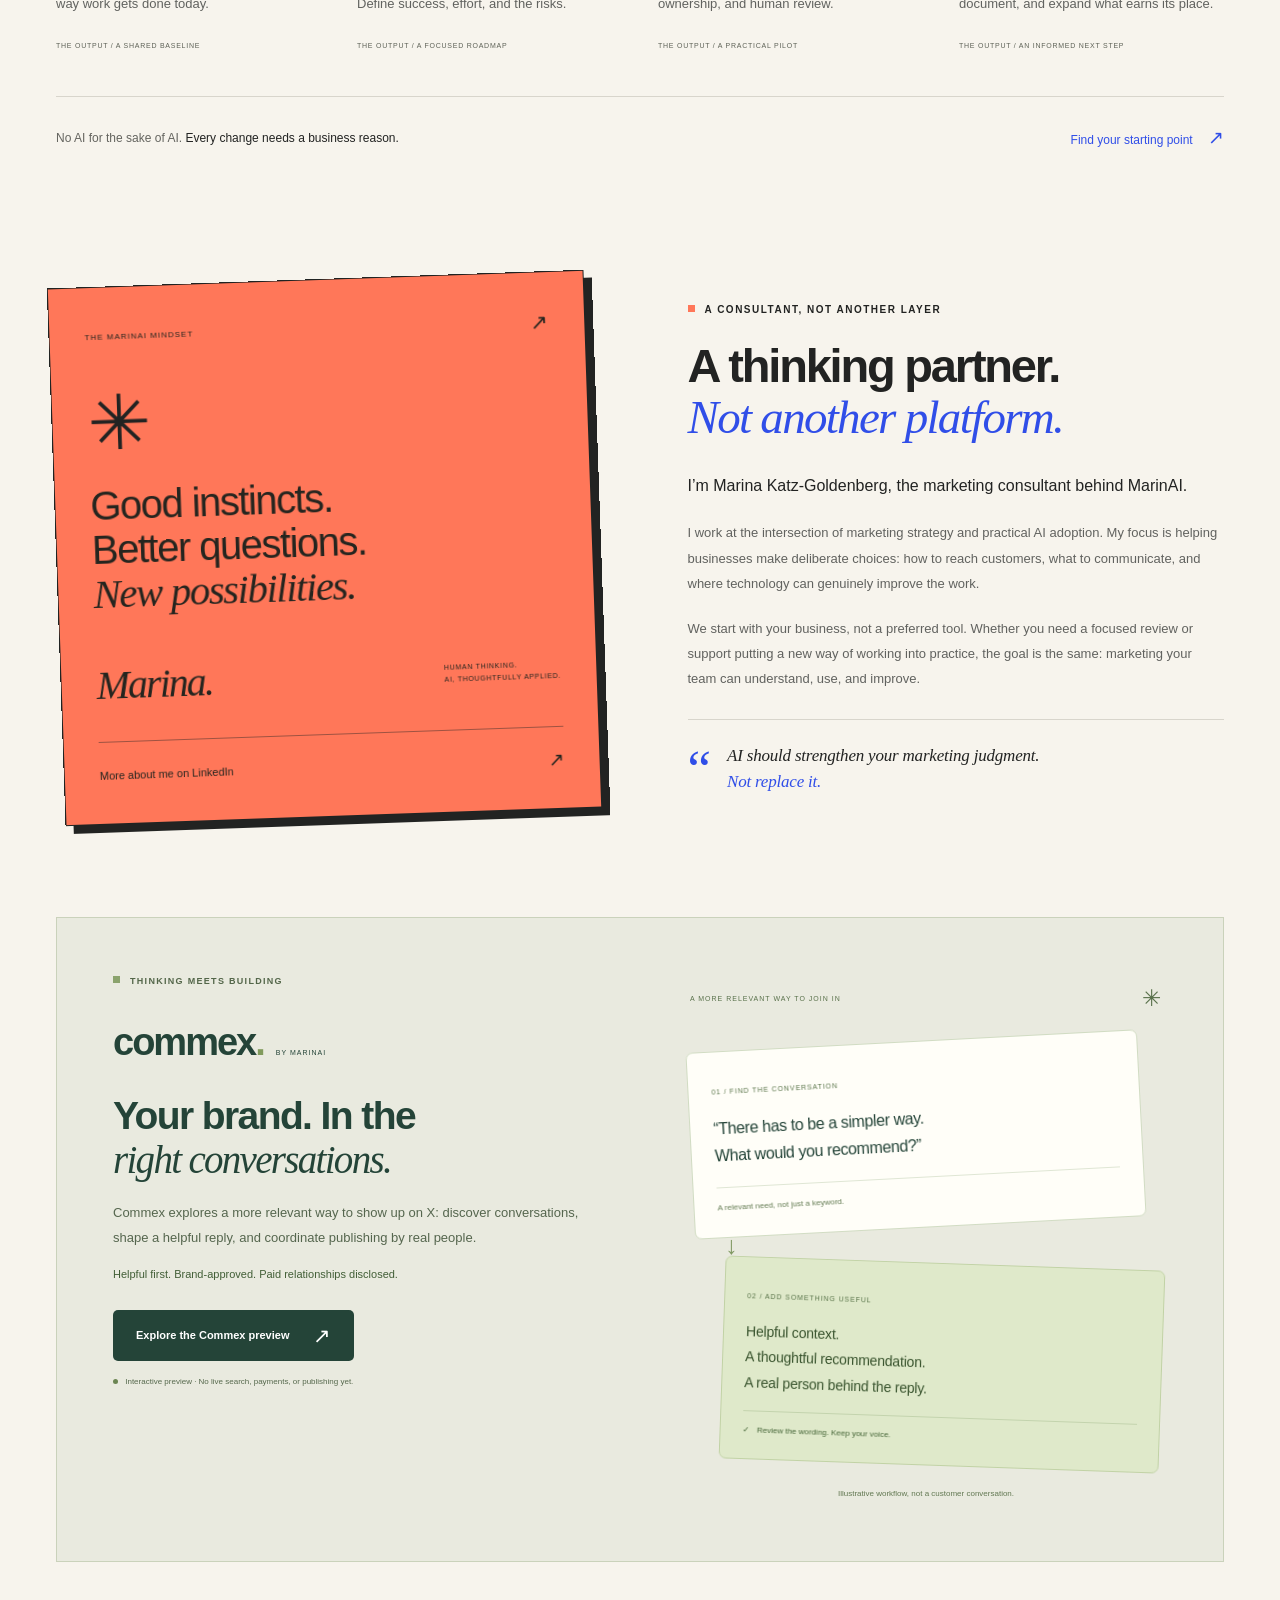
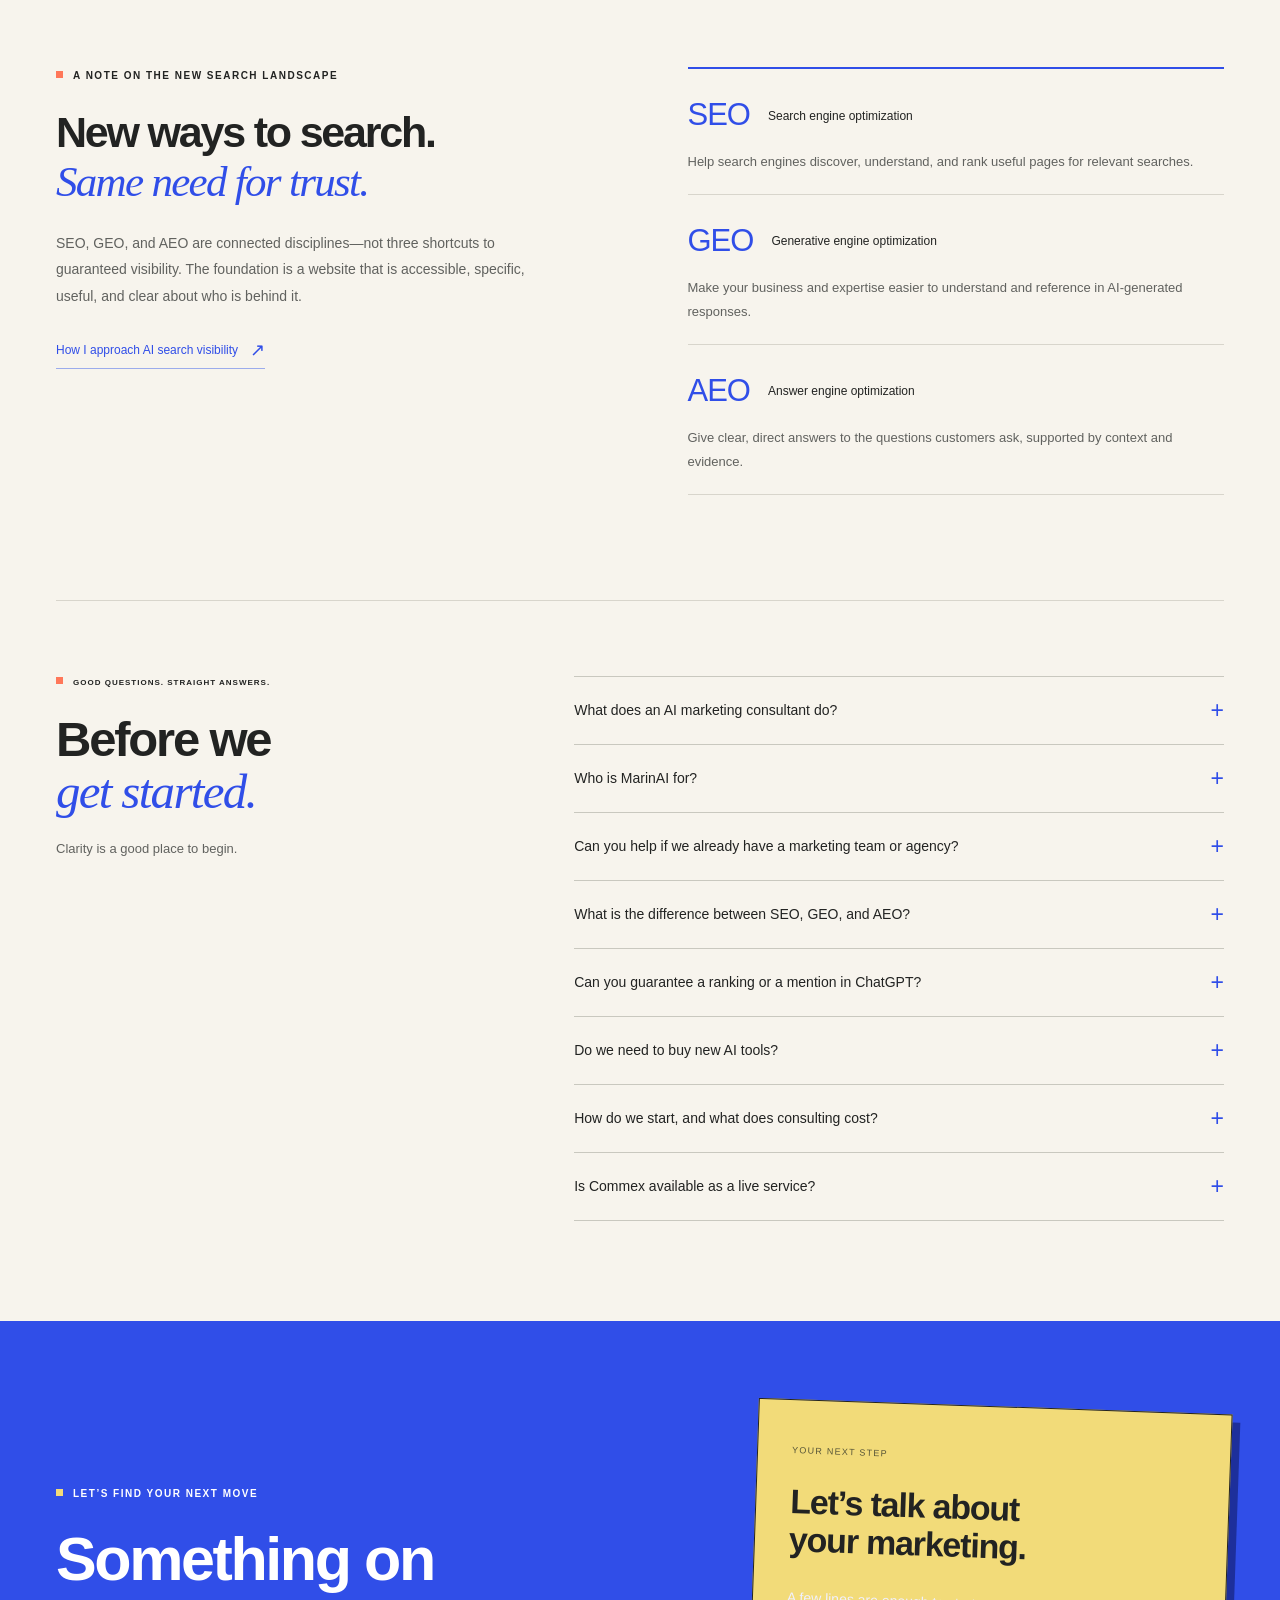
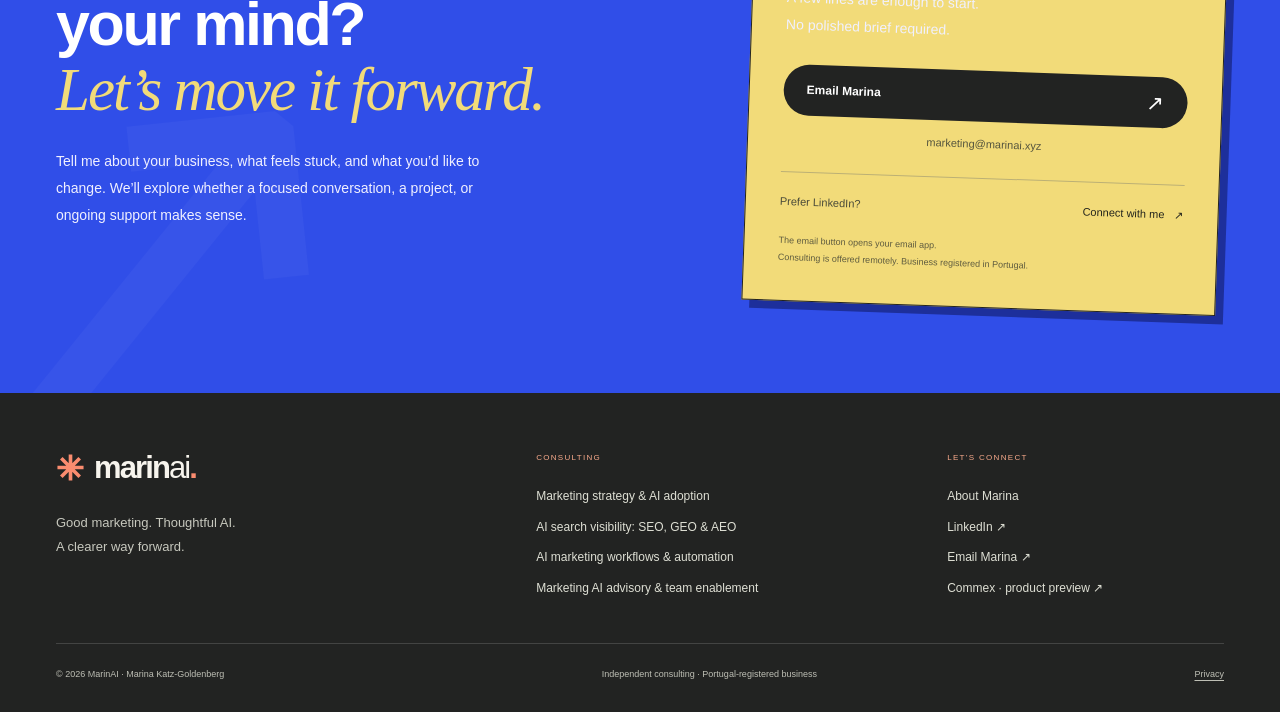
==== commit 7364c930: "Give MarinAI a lively portrait-led identity distinct from Commex" ====
--- a/index.html
+++ b/index.html
@@ -3,37 +3,40 @@
 <meta charset="utf-8"><meta name="viewport" content="width=device-width, initial-scale=1">
 <title>AI Marketing Consultant | Marina Katz-Goldenberg | MarinAI</title><meta name="description" content="Marketing strategy, practical AI adoption, SEO, GEO and AEO. Work with Marina Katz-Goldenberg to build clearer marketing and smarter workflows for your business.">
 <meta name="robots" content="index, follow, max-image-preview:large"><meta name="author" content="Marina Katz-Goldenberg">
-<link rel="canonical" href="https://marinai.xyz/"><meta name="theme-color" content="#244438">
-<meta property="og:type" content="website"><meta property="og:site_name" content="MarinAI"><meta property="og:locale" content="en_GB"><meta property="og:url" content="https://marinai.xyz/"><meta property="og:title" content="AI Marketing Consultant | Marina Katz-Goldenberg | MarinAI"><meta property="og:description" content="Marketing strategy, practical AI adoption, SEO, GEO and AEO. Work with Marina Katz-Goldenberg to build clearer marketing and smarter workflows for your business."><meta property="og:image" content="https://marinai.xyz/assets/marinai-social.png"><meta property="og:image:width" content="1200"><meta property="og:image:height" content="630"><meta property="og:image:alt" content="MarinAI — Better marketing. Smarter with AI. Marina Katz-Goldenberg, marketing and AI consultant.">
+<link rel="canonical" href="https://marinai.xyz/"><meta name="theme-color" content="#304ee8">
+<meta property="og:type" content="website"><meta property="og:site_name" content="MarinAI"><meta property="og:locale" content="en_GB"><meta property="og:url" content="https://marinai.xyz/"><meta property="og:title" content="AI Marketing Consultant | Marina Katz-Goldenberg | MarinAI"><meta property="og:description" content="Marketing strategy, practical AI adoption, SEO, GEO and AEO. Work with Marina Katz-Goldenberg to build clearer marketing and smarter workflows for your business."><meta property="og:image" content="https://marinai.xyz/assets/marinai-social.png"><meta property="og:image:width" content="1200"><meta property="og:image:height" content="630"><meta property="og:image:alt" content="MarinAI — Marketing. Human first. AI forward. Marina Katz-Goldenberg, marketing and AI consultant.">
 <meta name="twitter:card" content="summary_large_image"><meta name="twitter:title" content="AI Marketing Consultant | Marina Katz-Goldenberg | MarinAI"><meta name="twitter:description" content="Marketing strategy, practical AI adoption, SEO, GEO and AEO. Work with Marina Katz-Goldenberg to build clearer marketing and smarter workflows for your business."><meta name="twitter:image" content="https://marinai.xyz/assets/marinai-social.png"><meta name="twitter:image:alt" content="MarinAI — Marketing consulting with Marina Katz-Goldenberg">
 <link rel="icon" type="image/svg+xml" href="/assets/favicon.svg"><link rel="apple-touch-icon" href="/assets/apple-touch-icon.png">
-<link rel="stylesheet" href="/assets/site.css?v=2"><script defer src="/assets/site.js?v=1"></script>
+<link rel="stylesheet" href="/assets/site.css?v=3"><script defer src="/assets/site.js?v=1"></script>
 <script type="application/ld+json">{"@context":"https://schema.org","@graph":[{"@type":"Organization","@id":"https://marinai.xyz/#organization","name":"MarinAI","url":"https://marinai.xyz/","logo":{"@type":"ImageObject","url":"https://marinai.xyz/assets/marinai-logo.png","width":512,"height":512},"description":"Independent marketing consulting focused on AI adoption, search visibility, marketing workflows, and team enablement.","email":"marketing@marinai.xyz","member":{"@id":"https://marinai.xyz/#marina"},"hasOfferCatalog":{"@type":"OfferCatalog","name":"Marketing consulting services","itemListElement":[{"@type":"Offer","itemOffered":{"@type":"Service","@id":"https://marinai.xyz/ai-marketing-strategy/#service","name":"Marketing strategy & AI adoption","url":"https://marinai.xyz/ai-marketing-strategy/"}},{"@type":"Offer","itemOffered":{"@type":"Service","@id":"https://marinai.xyz/ai-search-visibility/#service","name":"AI search visibility: SEO, GEO & AEO","url":"https://marinai.xyz/ai-search-visibility/"}},{"@type":"Offer","itemOffered":{"@type":"Service","@id":"https://marinai.xyz/marketing-ai-workflows/#service","name":"AI marketing workflows & automation","url":"https://marinai.xyz/marketing-ai-workflows/"}},{"@type":"Offer","itemOffered":{"@type":"Service","@id":"https://marinai.xyz/marketing-ai-advisory/#service","name":"Marketing AI advisory & team enablement","url":"https://marinai.xyz/marketing-ai-advisory/"}}]}},{"@type":"Person","@id":"https://marinai.xyz/#marina","name":"Marina Katz-Goldenberg","url":"https://marinai.xyz/#about","image":{"@type":"ImageObject","url":"https://marinai.xyz/assets/marina-katz-goldenberg.jpg","width":960,"height":960,"caption":"Marina Katz-Goldenberg, marketing and AI consultant behind MarinAI"},"jobTitle":"Marketing & AI Consultant","worksFor":{"@id":"https://marinai.xyz/#organization"},"sameAs":["https://www.linkedin.com/in/marina-katz-goldenberg-22553a47/"],"knowsAbout":["Marketing strategy","AI adoption in marketing","Search engine optimization","Generative engine optimization","Answer engine optimization","Marketing workflows","Team enablement"]},{"@type":"WebSite","@id":"https://marinai.xyz/#website","name":"MarinAI","url":"https://marinai.xyz/","publisher":{"@id":"https://marinai.xyz/#organization"},"inLanguage":"en"},{"@type":"WebPage","@id":"https://marinai.xyz/#webpage","url":"https://marinai.xyz/","name":"AI marketing consulting with Marina Katz-Goldenberg","isPartOf":{"@id":"https://marinai.xyz/#website"},"about":[{"@id":"https://marinai.xyz/#marina"},{"@id":"https://marinai.xyz/#organization"}],"inLanguage":"en"},{"@type":"FAQPage","@id":"https://marinai.xyz/#faq","isPartOf":{"@id":"https://marinai.xyz/#webpage"},"mainEntity":[{"@type":"Question","name":"What does an AI marketing consultant do?","acceptedAnswer":{"@type":"Answer","text":"An AI marketing consultant connects business and marketing goals with practical uses of AI. At MarinAI, that means reviewing your current marketing, choosing useful applications, defining human oversight, and helping your team test and adopt a better way of working."}},{"@type":"Question","name":"Who is MarinAI for?","acceptedAnswer":{"@type":"Answer","text":"MarinAI is for business owners, founders, and marketing teams that want a clearer strategy for adapting to AI. A useful starting point is a specific challenge: unclear priorities, changing search visibility, repetitive work, or a team unsure how to use AI consistently."}},{"@type":"Question","name":"Can you help if we already have a marketing team or agency?","acceptedAnswer":{"@type":"Answer","text":"Yes. The consulting can complement your existing team or agency rather than replace it. We can focus on strategic priorities, a workflow pilot, search visibility, or practical working sessions. Responsibilities and scope are agreed before the work starts."}},{"@type":"Question","name":"What is the difference between SEO, GEO, and AEO?","acceptedAnswer":{"@type":"Answer","text":"SEO focuses on visibility in search engines. GEO focuses on how a business is understood and referenced in generative AI responses. AEO focuses on clear answers to customer questions. They overlap: accessible pages, useful content, identifiable expertise, and credible evidence support all three."}},{"@type":"Question","name":"Can you guarantee a ranking or a mention in ChatGPT?","acceptedAnswer":{"@type":"Answer","text":"No. Search rankings and AI-generated answers are controlled by external systems and vary by query, time, and context. The work focuses on improving your foundations and measuring observable changes, not promising a first position or guaranteed citation."}},{"@type":"Question","name":"Do we need to buy new AI tools?","acceptedAnswer":{"@type":"Answer","text":"Not necessarily. We start by reviewing your current tools, tasks, and constraints. A better brief or simpler workflow may be more useful than another subscription. New tools should have a clear purpose, appropriate data safeguards, and a way to assess their value."}},{"@type":"Question","name":"How do we start, and what does consulting cost?","acceptedAnswer":{"@type":"Answer","text":"Start by emailing Marina with your website and the marketing challenge you want to solve. The scope, deliverables, responsibilities, timeline, and fee are agreed before work begins. There is no consulting subscription or payment taken through this website."}},{"@type":"Question","name":"Is Commex available as a live service?","acceptedAnswer":{"@type":"Answer","text":"Commex is currently an interactive preview of a product by MarinAI. You can explore its conversation-discovery and reply-review experience, but live discovery, payments, and publishing are not enabled. It is separate from Marina’s consulting services."}}]}]}</script>
-</head><body><a class="skip-link" href="#main">Skip to content</a><header class="site-header"><div class="container header-inner"><a class="logo" href="/" aria-label="MarinAI home"><span class="brand-mark" aria-hidden="true">m<span>↗</span></span><span>marin<span class="logo-ai">ai</span><i>.</i></span></a><details class="nav-menu" open><summary aria-label="Toggle navigation"><span>Menu</span><span class="menu-bars" aria-hidden="true">☰</span></summary><nav aria-label="Main navigation"><a href="#expertise">Expertise</a><a href="#approach">How I work</a><a href="#about">About Marina</a><a class="nav-product" href="/commex/">Commex <span aria-hidden="true">↗</span></a><a class="button primary nav-cta" href="#contact">Let’s talk <span aria-hidden="true">↗</span></a></nav></details></div></header><main id="main">
+</head><body><a class="skip-link" href="#main">Skip to content</a><header class="site-header"><div class="container header-inner"><a class="logo" href="/" aria-label="MarinAI home"><span class="brand-mark" aria-hidden="true"><svg viewBox="0 0 40 40" fill="none"><path d="M20 2v36M2 20h36M7.3 7.3l25.4 25.4M7.3 32.7 32.7 7.3" stroke="currentColor" stroke-width="5"/></svg></span><span>marin<span class="logo-ai">ai</span><i>.</i></span></a><details class="nav-menu" open><summary aria-label="Toggle navigation"><span>Menu</span><span class="menu-bars" aria-hidden="true">☰</span></summary><nav aria-label="Main navigation"><a href="#expertise">Expertise</a><a href="#approach">How I work</a><a href="#about">About Marina</a><a class="nav-product" href="/commex/">Commex <span aria-hidden="true">↗</span></a><a class="button primary nav-cta" href="#contact">Let’s talk <span aria-hidden="true">↗</span></a></nav></details></div></header><main id="main">
   <section class="hero container" aria-labelledby="hero-title">
     <div class="hero-copy">
-      <p class="eyebrow"><span class="status-dot"></span> MARKETING CONSULTING FOR THE AI ERA</p>
-      <h1 id="hero-title">Better marketing.<br>Smarter <em>with AI.</em></h1>
-      <p class="hero-intro">The world of marketing is changing.<br>Let’s make sure your business moves forward.</p>
-      <p class="hero-description">I’m Marina Katz-Goldenberg. I help businesses turn AI into a practical marketing advantage—with a clear strategy, better visibility, and workflows your team can actually use.</p>
-      <div class="hero-actions"><a class="button primary" href="#contact">Let’s talk about your business <span aria-hidden="true">↗</span></a><a class="text-link" href="#expertise">Explore my approach <span aria-hidden="true">↓</span></a></div>
-      <div class="hero-signature"><span class="mini-monogram" aria-hidden="true">mk.</span><div><strong>Marina Katz-Goldenberg</strong><span>Independent marketing & AI consultant · MarinAI</span></div></div>
+      <p class="eyebrow"><span class="status-dot"></span> INDEPENDENT THINKING. PRACTICAL AI.</p>
+      <h1 id="hero-title">Marketing.<br>Human first.<br><span class="headline-accent">AI forward<svg viewBox="0 0 410 18" preserveAspectRatio="none" aria-hidden="true"><path d="M3 11Q180 1 406 9M51 16Q216 6 373 14"/></svg>.</span></h1>
+      <p class="hero-description">I’m <strong>Marina Katz-Goldenberg</strong>. I help businesses turn AI into better marketing—with a clear strategy, a stronger presence, and a team ready for what’s next.</p>
+      <div class="hero-actions"><a class="button primary" href="#contact">Let’s talk about your business <span aria-hidden="true">↗</span></a><a class="text-link" href="#expertise">Find your next move <span aria-hidden="true">↓</span></a></div>
+      <p class="hero-footnote">MARKETING STRATEGY <span>/</span> AI ADOPTION <span>/</span> A HUMAN PARTNER</p>
     </div>
-    <div class="hero-visual" aria-label="A marketing-first approach: strategy, visibility, workflows, and people">
-      <div class="visual-caption"><span>THE MARINAI APPROACH</span><span aria-hidden="true">✳</span></div>
-      <div class="strategy-orbit" aria-hidden="true"><div class="orbit-ring ring-one"></div><div class="orbit-ring ring-two"></div><div class="orbit-axis"></div><div class="orbit-center"><span>Good marketing.</span><strong>Human insight.<br><em>AI advantage.</em></strong></div><span class="orbit-node node-one">01 <b>Strategy</b></span><span class="orbit-node node-two">02 <b>Visibility</b></span><span class="orbit-node node-three">03 <b>Workflows</b></span><span class="orbit-node node-four">04 <b>People</b></span><span class="orbit-spark">✦</span></div>
-      <div class="visual-bottom"><p>Less chasing tools.<br><strong>More moving your business forward.</strong></p><span class="visual-arrow" aria-hidden="true">↗</span></div>
+    <div class="hero-portrait-stage">
+      <div class="portrait-note">A fresh perspective.<br><em>A real person.</em><svg viewBox="0 0 88 66" aria-hidden="true"><path d="M6 7c39-6 65 15 67 45m-14-9 15 13 7-17"/></svg></div>
+      <figure class="portrait-frame">
+        <picture class="hero-portrait"><source type="image/webp" srcset="/assets/marina-katz-goldenberg-480.webp 480w, /assets/marina-katz-goldenberg-960.webp 960w" sizes="(max-width: 720px) calc(100vw - 76px), (max-width: 1100px) 40vw, 460px"><img src="/assets/marina-katz-goldenberg.jpg" alt="Marina Katz-Goldenberg, marketing and AI consultant behind MarinAI" width="960" height="960" fetchpriority="high" decoding="async"></picture>
+        <figcaption><div><strong>Marina Katz-Goldenberg</strong><span>YOUR MARKETING & AI CONSULTANT</span></div></figcaption>
+      </figure>
+      <div class="human-sticker" aria-hidden="true"><span>LESS HYPE.</span><b>More<br>human.</b><span>MORE DIRECTION.</span></div>
+      <span class="hero-star" aria-hidden="true">✳</span>
     </div>
   </section>
-  <div class="principles container" aria-label="Consulting principles"><span>A CLEARER WAY TO WORK</span><p><span aria-hidden="true">✳</span> Marketing first. Technology second.</p><p><span aria-hidden="true">✳</span> Practical, not performative.</p><p><span aria-hidden="true">✳</span> Human judgment, always.</p></div>
+  <div class="principles-band"><div class="principles container" aria-label="Consulting principles"><p>Business first.<span aria-hidden="true">✳</span></p><p>Ideas into action.<span aria-hidden="true">✳</span></p><p>People at the center.<span aria-hidden="true">✳</span></p></div></div>
 
   <section class="section container challenges" id="start-here">
-    <div class="section-heading"><div><p class="eyebrow">SOUND FAMILIAR?</p><h2>More tools isn’t the answer.<br><em>A clearer direction is.</em></h2></div><p>You don’t need to become an AI company.<br>You need to know where AI can make your marketing better—and where it can’t.</p></div>
+    <div class="section-heading"><div><p class="eyebrow">SOUND FAMILIAR?</p><h2>Less “we should.”<br><em>More “here’s how.”</em></h2></div><p>You don’t need to become an AI company.<br>You need to know where AI can make your marketing better—and where it can’t.</p></div>
     <div class="challenge-grid"><div><span class="small-index">01 / THE NOISE</span><h3>“Everyone is using AI.<br>Where do we start?”</h3><p>Find the use cases that fit your goals, budget, data, and team. Leave the distractions behind.</p></div><div><span class="small-index">02 / THE VISIBILITY</span><h3>“Will customers still<br>find us in AI search?”</h3><p>Build a clearer, more credible presence across search engines and AI-generated answers.</p></div><div><span class="small-index">03 / THE CAPACITY</span><h3>“We’re busy creating.<br>Not moving forward.”</h3><p>Connect your strategy, content, and workflows so your effort has a purpose beyond the next task.</p></div></div>
   </section>
 
   <section class="expertise-section" id="expertise"><div class="container section">
-    <div class="section-heading"><div><p class="eyebrow">WHERE I CAN HELP</p><h2>Strong marketing foundations.<br><em>A thoughtful AI advantage.</em></h2></div><p>Focused consulting for business owners, founders, and marketing teams. Start with one challenge, not a shopping list of services.</p></div>
+    <div class="section-heading"><div><p class="eyebrow">WHERE I CAN HELP</p><h2>Your next chapter.<br><em>Let’s make it a good one.</em></h2></div><p>Focused consulting for business owners, founders, and marketing teams. Start with one challenge, not a shopping list of services.</p></div>
     <div class="service-grid">
       <article class="service-card"><div class="service-top"><span class="service-icon" aria-hidden="true">◎</span><span>01</span></div><h3><a href="/ai-marketing-strategy/">Marketing strategy<br>& AI adoption</a></h3><p>Know what to change, what to keep, and what to do first. Connect AI opportunities to your positioning, customer journey, and business goals.</p><ul><li>Marketing & AI readiness audit</li><li>Use-case priorities and a practical roadmap</li><li>Success measures before tool selection</li></ul><a class="card-link" href="/ai-marketing-strategy/">Build a clearer plan <span aria-hidden="true">↗</span></a></article>
       <article class="service-card"><div class="service-top"><span class="service-icon" aria-hidden="true">✳</span><span>02</span></div><h3><a href="/ai-search-visibility/">Search visibility<br>SEO · GEO · AEO</a></h3><p>Help people—and search systems—understand what makes your business relevant. Align technical foundations, useful content, and credible expertise.</p><ul><li>Search and AI-answer visibility review</li><li>Entity clarity and answer-first content</li><li>Search performance and citation monitoring</li></ul><a class="card-link" href="/ai-search-visibility/">Strengthen your visibility <span aria-hidden="true">↗</span></a></article>
@@ -43,19 +46,19 @@
   </div></section>
 
   <section class="approach-section" id="approach"><div class="container section">
-    <div class="section-heading"><div><p class="eyebrow">HOW WE WORK TOGETHER</p><h2>From “we should use AI”<br>to <em>“this is working for us.”</em></h2></div><p>A considered process. A clear owner.<br>A useful next step at every stage.</p></div>
+    <div class="section-heading"><div><p class="eyebrow">HOW WE WORK TOGETHER</p><h2>Big-picture thinking.<br><em>Real-world doing.</em></h2></div><p>A considered process. A clear owner.<br>A useful next step at every stage.</p></div>
     <ol class="process-grid"><li><span>01 <i aria-hidden="true">→</i></span><h3>Understand</h3><p>Your business, customers, marketing, and the way work gets done today.</p><small>THE OUTPUT / A SHARED BASELINE</small></li><li><span>02 <i aria-hidden="true">→</i></span><h3>Prioritize</h3><p>Choose the opportunities worth pursuing. Define success, effort, and the risks.</p><small>THE OUTPUT / A FOCUSED ROADMAP</small></li><li><span>03 <i aria-hidden="true">→</i></span><h3>Put it to work</h3><p>Test a focused change with real tasks, clear ownership, and human review.</p><small>THE OUTPUT / A PRACTICAL PILOT</small></li><li><span>04 <i aria-hidden="true">↗</i></span><h3>Learn & improve</h3><p>Compare the results to the baseline. Refine, document, and expand what earns its place.</p><small>THE OUTPUT / AN INFORMED NEXT STEP</small></li></ol>
     <div class="approach-bottom"><span>No AI for the sake of AI. <strong>Every change needs a business reason.</strong></span><a href="#contact">Find your starting point <span aria-hidden="true">↗</span></a></div>
   </div></section>
 
   <section class="section container about-section" id="about">
-    <div class="about-card about-card-with-portrait"><div class="about-card-top"><span>THE PERSON BEHIND MARINAI</span><span aria-hidden="true">↗</span></div><picture class="marina-portrait"><source type="image/webp" srcset="/assets/marina-katz-goldenberg-480.webp 480w, /assets/marina-katz-goldenberg-960.webp 960w" sizes="(max-width: 720px) calc(100vw - 100px), (max-width: 1150px) 340px, 415px"><img src="/assets/marina-katz-goldenberg.jpg" alt="Marina Katz-Goldenberg, marketing and AI consultant behind MarinAI" width="960" height="960" loading="lazy" decoding="async"></picture><div class="about-card-name"><strong>Marina<br>Katz-Goldenberg</strong><span>Marketing strategy. AI, applied.</span></div><a href="https://www.linkedin.com/in/marina-katz-goldenberg-22553a47/" target="_blank" rel="noopener noreferrer">Meet me on LinkedIn <span aria-hidden="true">↗</span></a></div>
-    <div class="about-copy"><p class="eyebrow">A CONSULTANT, NOT ANOTHER LAYER</p><h2>Your business needs<br>a partner.<br><em>Not another platform.</em></h2><p class="lead">I’m Marina Katz-Goldenberg, the marketing consultant behind MarinAI.</p><p>I work at the intersection of marketing strategy and practical AI adoption. My focus is helping businesses make deliberate choices: how to reach customers, what to communicate, and where technology can genuinely improve the work.</p><p>We start with your business, not a preferred tool. Whether you need a focused review or support putting a new way of working into practice, the goal is the same: marketing your team can understand, use, and improve.</p><div class="about-belief"><span aria-hidden="true">“</span><p>AI should strengthen your marketing judgment.<br><strong>Not replace it.</strong></p></div></div>
+    <div class="about-manifesto"><div class="manifesto-top"><span>THE MARINAI MINDSET</span><span aria-hidden="true">↗</span></div><span class="manifesto-star" aria-hidden="true">✳</span><p>Good instincts.<br>Better questions.<br><em>New possibilities.</em></p><div class="manifesto-signature"><span>Marina.</span><small>HUMAN THINKING.<br>AI, THOUGHTFULLY APPLIED.</small></div><a href="https://www.linkedin.com/in/marina-katz-goldenberg-22553a47/" target="_blank" rel="noopener noreferrer">More about me on LinkedIn <span aria-hidden="true">↗</span></a></div>
+    <div class="about-copy"><p class="eyebrow">A CONSULTANT, NOT ANOTHER LAYER</p><h2>A thinking partner.<br><em>Not another platform.</em></h2><p class="lead">I’m Marina Katz-Goldenberg, the marketing consultant behind MarinAI.</p><p>I work at the intersection of marketing strategy and practical AI adoption. My focus is helping businesses make deliberate choices: how to reach customers, what to communicate, and where technology can genuinely improve the work.</p><p>We start with your business, not a preferred tool. Whether you need a focused review or support putting a new way of working into practice, the goal is the same: marketing your team can understand, use, and improve.</p><div class="about-belief"><span aria-hidden="true">“</span><p>AI should strengthen your marketing judgment.<br><strong>Not replace it.</strong></p></div></div>
   </section>
 
   <section class="container product-section" id="commex"><div class="product-copy"><p class="eyebrow">THINKING MEETS BUILDING</p><div class="commex-wordmark">commex<span>.</span><small>BY MARINAI</small></div><h2>Your brand. In the<br><em>right conversations.</em></h2><p>Commex explores a more relevant way to show up on X: discover conversations, shape a helpful reply, and coordinate publishing by real people.</p><p class="product-principle">Helpful first. Brand-approved. Paid relationships disclosed.</p><a class="button primary" href="/commex/">Explore the Commex preview <span aria-hidden="true">↗</span></a><p class="preview-note"><span></span> Interactive preview · No live search, payments, or publishing yet.</p></div><div class="product-visual" aria-label="Illustration of the Commex workflow"><div class="product-visual-top"><span>A MORE RELEVANT WAY TO JOIN IN</span><span aria-hidden="true">✳</span></div><div class="conversation-card"><span class="conversation-label">01 / FIND THE CONVERSATION</span><p>“There has to be a simpler way.<br>What would you recommend?”</p><span class="match-label">A relevant need, not just a keyword.</span></div><div class="conversation-connector" aria-hidden="true">↓</div><div class="reply-example"><span class="conversation-label">02 / ADD SOMETHING USEFUL</span><p>Helpful context.<br>A thoughtful recommendation.<br><strong>A real person behind the reply.</strong></p><div><span aria-hidden="true">✓</span> Review the wording. Keep your voice.</div></div><p class="illustration-note">Illustrative workflow, not a customer conversation.</p></div></section>
 
-  <section class="section container search-section" id="search-explained"><div><p class="eyebrow">A NOTE ON THE NEW SEARCH LANDSCAPE</p><h2>Search is changing.<br><em>Trust still matters.</em></h2><p>SEO, GEO, and AEO are connected disciplines—not three shortcuts to guaranteed visibility. The foundation is a website that is accessible, specific, useful, and clear about who is behind it.</p><a class="text-link" href="/ai-search-visibility/">How I approach AI search visibility <span aria-hidden="true">↗</span></a></div><dl class="search-definitions"><div><dt>SEO <span>Search engine optimization</span></dt><dd>Help search engines discover, understand, and rank useful pages for relevant searches.</dd></div><div><dt>GEO <span>Generative engine optimization</span></dt><dd>Make your business and expertise easier to understand and reference in AI-generated responses.</dd></div><div><dt>AEO <span>Answer engine optimization</span></dt><dd>Give clear, direct answers to the questions customers ask, supported by context and evidence.</dd></div></dl></section>
+  <section class="section container search-section" id="search-explained"><div><p class="eyebrow">A NOTE ON THE NEW SEARCH LANDSCAPE</p><h2>New ways to search.<br><em>Same need for trust.</em></h2><p>SEO, GEO, and AEO are connected disciplines—not three shortcuts to guaranteed visibility. The foundation is a website that is accessible, specific, useful, and clear about who is behind it.</p><a class="text-link" href="/ai-search-visibility/">How I approach AI search visibility <span aria-hidden="true">↗</span></a></div><dl class="search-definitions"><div><dt>SEO <span>Search engine optimization</span></dt><dd>Help search engines discover, understand, and rank useful pages for relevant searches.</dd></div><div><dt>GEO <span>Generative engine optimization</span></dt><dd>Make your business and expertise easier to understand and reference in AI-generated responses.</dd></div><div><dt>AEO <span>Answer engine optimization</span></dt><dd>Give clear, direct answers to the questions customers ask, supported by context and evidence.</dd></div></dl></section>
 
   <section class="faq-section container" id="faq"><div><p class="eyebrow">GOOD QUESTIONS. STRAIGHT ANSWERS.</p><h2>Before we<br><em>get started.</em></h2><p>Clarity is a good place to begin.</p></div><div class="faq-list"><details><summary>What does an AI marketing consultant do?<span aria-hidden="true">+</span></summary><p>An AI marketing consultant connects business and marketing goals with practical uses of AI. At MarinAI, that means reviewing your current marketing, choosing useful applications, defining human oversight, and helping your team test and adopt a better way of working.</p></details>
 <details><summary>Who is MarinAI for?<span aria-hidden="true">+</span></summary><p>MarinAI is for business owners, founders, and marketing teams that want a clearer strategy for adapting to AI. A useful starting point is a specific challenge: unclear priorities, changing search visibility, repetitive work, or a team unsure how to use AI consistently.</p></details>
@@ -66,6 +69,6 @@
 <details><summary>How do we start, and what does consulting cost?<span aria-hidden="true">+</span></summary><p>Start by emailing Marina with your website and the marketing challenge you want to solve. The scope, deliverables, responsibilities, timeline, and fee are agreed before work begins. There is no consulting subscription or payment taken through this website.</p></details>
 <details><summary>Is Commex available as a live service?<span aria-hidden="true">+</span></summary><p>Commex is currently an interactive preview of a product by MarinAI. You can explore its conversation-discovery and reply-review experience, but live discovery, payments, and publishing are not enabled. It is separate from Marina’s consulting services.</p></details></div></section>
 
-  <section class="contact-section" id="contact"><div class="container contact-inner"><div><p class="eyebrow">LET’S FIND YOUR NEXT MOVE</p><h2>You don’t need<br>all the answers.<br><em>Just a place to start.</em></h2><p>Tell me about your business, what feels stuck, and what you’d like to change. We’ll explore whether a focused conversation, a project, or ongoing support makes sense.</p></div><div class="contact-card"><span class="small-index">YOUR NEXT STEP</span><h3>Let’s talk about<br>your marketing.</h3><p>A few lines are enough to start.<br>No polished brief required.</p><a class="button primary" href="mailto:marketing@marinai.xyz?subject=Let%E2%80%99s%20talk%20about%20my%20marketing">Email Marina <span aria-hidden="true">↗</span></a><a class="email-address" href="mailto:marketing@marinai.xyz">marketing@marinai.xyz</a><div class="contact-alternative"><span>Prefer LinkedIn?</span><a href="https://www.linkedin.com/in/marina-katz-goldenberg-22553a47/" target="_blank" rel="noopener noreferrer">Connect with me <span aria-hidden="true">↗</span></a></div><small>The email button opens your email app.<br>Consulting is offered remotely. Business registered in Portugal.</small></div></div></section>
+  <section class="contact-section" id="contact"><div class="container contact-inner"><div><p class="eyebrow">LET’S FIND YOUR NEXT MOVE</p><h2>Something on<br>your mind?<br><em>Let’s move it forward.</em></h2><p>Tell me about your business, what feels stuck, and what you’d like to change. We’ll explore whether a focused conversation, a project, or ongoing support makes sense.</p></div><div class="contact-card"><span class="small-index">YOUR NEXT STEP</span><h3>Let’s talk about<br>your marketing.</h3><p>A few lines are enough to start.<br>No polished brief required.</p><a class="button primary" href="mailto:marketing@marinai.xyz?subject=Let%E2%80%99s%20talk%20about%20my%20marketing">Email Marina <span aria-hidden="true">↗</span></a><a class="email-address" href="mailto:marketing@marinai.xyz">marketing@marinai.xyz</a><div class="contact-alternative"><span>Prefer LinkedIn?</span><a href="https://www.linkedin.com/in/marina-katz-goldenberg-22553a47/" target="_blank" rel="noopener noreferrer">Connect with me <span aria-hidden="true">↗</span></a></div><small>The email button opens your email app.<br>Consulting is offered remotely. Business registered in Portugal.</small></div></div></section>
 </main>
-<footer class="site-footer"><div class="container"><div class="footer-top"><div><a class="logo" href="/" aria-label="MarinAI home"><span class="brand-mark" aria-hidden="true">m<span>↗</span></span><span>marin<span class="logo-ai">ai</span><i>.</i></span></a><p>Good marketing. Thoughtful AI.<br>A clearer way forward.</p></div><nav aria-label="Consulting services"><strong>CONSULTING</strong><a href="/ai-marketing-strategy/">Marketing strategy &amp; AI adoption</a><a href="/ai-search-visibility/">AI search visibility: SEO, GEO &amp; AEO</a><a href="/marketing-ai-workflows/">AI marketing workflows &amp; automation</a><a href="/marketing-ai-advisory/">Marketing AI advisory &amp; team enablement</a></nav><nav aria-label="More from MarinAI"><strong>LET’S CONNECT</strong><a href="/#about">About Marina</a><a href="https://www.linkedin.com/in/marina-katz-goldenberg-22553a47/" target="_blank" rel="noopener noreferrer">LinkedIn ↗</a><a href="mailto:marketing@marinai.xyz">Email Marina ↗</a><a href="/commex/">Commex · product preview ↗</a></nav></div><div class="footer-bottom"><span>© 2026 MarinAI · Marina Katz-Goldenberg</span><span>Independent consulting · Portugal-registered business</span><a href="/privacy/">Privacy</a></div></div></footer></body></html>+<footer class="site-footer"><div class="container"><div class="footer-top"><div><a class="logo" href="/" aria-label="MarinAI home"><span class="brand-mark" aria-hidden="true"><svg viewBox="0 0 40 40" fill="none"><path d="M20 2v36M2 20h36M7.3 7.3l25.4 25.4M7.3 32.7 32.7 7.3" stroke="currentColor" stroke-width="5"/></svg></span><span>marin<span class="logo-ai">ai</span><i>.</i></span></a><p>Good marketing. Thoughtful AI.<br>A clearer way forward.</p></div><nav aria-label="Consulting services"><strong>CONSULTING</strong><a href="/ai-marketing-strategy/">Marketing strategy &amp; AI adoption</a><a href="/ai-search-visibility/">AI search visibility: SEO, GEO &amp; AEO</a><a href="/marketing-ai-workflows/">AI marketing workflows &amp; automation</a><a href="/marketing-ai-advisory/">Marketing AI advisory &amp; team enablement</a></nav><nav aria-label="More from MarinAI"><strong>LET’S CONNECT</strong><a href="/#about">About Marina</a><a href="https://www.linkedin.com/in/marina-katz-goldenberg-22553a47/" target="_blank" rel="noopener noreferrer">LinkedIn ↗</a><a href="mailto:marketing@marinai.xyz">Email Marina ↗</a><a href="/commex/">Commex · product preview ↗</a></nav></div><div class="footer-bottom"><span>© 2026 MarinAI · Marina Katz-Goldenberg</span><span>Independent consulting · Portugal-registered business</span><a href="/privacy/">Privacy</a></div></div></footer></body></html>
--- a/assets/site.css
+++ b/assets/site.css
@@ -1,14 +1,14 @@
-/* MarinAI — a personal, editorial consulting identity. System fonts; no tracking or font requests. */
-:root{--paper:#faf9f5;--white:#fffefa;--ink:#244438;--muted:#667469;--green:#284b3c;--sage:#e9eee0;--lime:#d7e8b0;--line:#dde2d5;--accent:#627847;--serif:Georgia,'Times New Roman',serif;--sans:Arial,Helvetica,sans-serif}
-*{box-sizing:border-box}html{scroll-behavior:smooth;scroll-padding-top:110px}body{margin:0;background:var(--paper);color:var(--ink);font-family:var(--sans);font-size:15px;line-height:1.7;-webkit-font-smoothing:antialiased}h1,h2,h3,p,ul,ol,dl,dd{margin:0}h1,h2,h3{font-weight:500;line-height:1.15}a{color:inherit;text-decoration:none}button,input{font:inherit}a,button,summary{-webkit-tap-highlight-color:transparent}a:focus-visible,button:focus-visible,summary:focus-visible{outline:3px solid #728c46;outline-offset:5px}::selection{background:var(--lime);color:var(--ink)}.container{width:calc(100% - 112px);max-width:1220px;margin-inline:auto}.section{padding-block:100px}.eyebrow{font-size:10px;font-weight:600;letter-spacing:1.55px;line-height:1.6;color:var(--accent)}h2{font-size:clamp(31px,3.1vw,44px);letter-spacing:-1.6px}h2 em,h1 em{font-family:var(--serif);font-weight:400;letter-spacing:-1.6px}.skip-link{position:fixed;left:20px;top:-100px;z-index:100;background:var(--ink);color:white;padding:12px 20px;border-radius:6px}.skip-link:focus{top:12px}.site-header{position:sticky;top:0;z-index:30;background:#faf9f5f5;border-bottom:1px solid var(--line);backdrop-filter:blur(12px)}.header-inner{height:90px;display:flex;align-items:center;justify-content:space-between;gap:20px}.logo{display:inline-flex;align-items:center;gap:10px;font-size:30px;font-weight:600;letter-spacing:-1.6px;line-height:1}.logo-ai{font-weight:400}.logo i{color:#89a761;font-style:normal}.brand-mark{position:relative;width:33px;height:36px;font-family:var(--serif);font-size:34px;letter-spacing:-5px;display:flex;align-items:center;padding-bottom:7px}.brand-mark>span{position:absolute;font-family:var(--sans);font-size:19px;letter-spacing:0;right:-2px;top:-1px;background:var(--paper);line-height:1}.nav-menu{margin-left:auto}.nav-menu>summary{display:none}.nav-menu nav{display:flex;align-items:center;gap:28px;font-size:12px}.nav-menu nav>a:not(.button){padding-block:9px}.nav-menu a:hover{color:#6d834c}.nav-product{margin-left:10px;display:flex;align-items:center;gap:7px}.button{display:inline-flex;align-items:center;justify-content:space-between;gap:22px;border-radius:5px;padding:14px 20px;font-size:12px;font-weight:500;line-height:1.5;transition:background .18s,transform .18s}.button.primary{color:#fffef9;background:var(--ink)}.button.primary:hover{background:#3d604b;transform:translateY(-2px)}.button>span{font-size:19px;line-height:1}.nav-menu .nav-cta{font-size:11px;padding:11px 17px;margin-left:6px;min-width:127px}.text-link{font-size:12px;display:inline-flex;align-items:center;gap:15px}.text-link:hover{color:#637e45}.text-link>span{font-size:18px}.hero{display:grid;grid-template-columns:1.12fr .88fr;gap:78px;align-items:center;padding-block:80px 70px}.hero .eyebrow{display:flex;gap:9px;align-items:center;font-size:9px;letter-spacing:1.4px}.status-dot{width:6px;height:6px;background:#859e5f;box-shadow:0 0 0 4px #e7edde;display:inline-block;border-radius:50%;flex-shrink:0}.hero h1{font-size:clamp(48px,5.35vw,75px);letter-spacing:-3.2px;line-height:1.07;margin-top:29px}.hero h1 em{letter-spacing:-2.9px;color:#547247}.hero-intro{font-size:18px;line-height:1.65;margin-top:28px;letter-spacing:-.3px}.hero-description{font-size:14px;color:var(--muted);line-height:1.9;margin-top:15px;max-width:485px}.hero-actions{display:flex;align-items:center;gap:24px;margin-top:27px}.hero-actions .button{font-size:11px;padding:15px 17px;gap:20px}.hero-actions .text-link{font-size:11px;gap:8px}.hero-signature{display:flex;align-items:center;gap:11px;margin-top:34px}.mini-monogram{background:#e9edde;border:1px solid #dce3d0;width:37px;height:37px;border-radius:50%;display:grid;place-items:center;font-family:var(--serif);font-style:italic;letter-spacing:-2px;font-size:19px;padding-right:3px}.hero-signature strong{display:block;font-size:11px;font-weight:500}.hero-signature>div>span{font-size:9px;color:var(--muted);display:block;margin-top:2px}.hero-visual{background:#eff1e8;border:1px solid #e3e7d9;border-radius:12px;position:relative;padding:24px;min-width:0;background-image:radial-gradient(#c8d2bd80 .65px,transparent .65px);background-size:14px 14px}.visual-caption{display:flex;justify-content:space-between;align-items:center;font-size:8px;letter-spacing:1.25px;color:#6d7d5e}.visual-caption>span:last-child{font-size:26px;line-height:1}.strategy-orbit{position:relative;aspect-ratio:1/1.05;width:100%;max-width:410px;margin:0 auto}.orbit-ring{position:absolute;border:1px solid #c8d2bb;left:50%;top:48%;transform:translate(-50%,-50%);border-radius:50%;width:80%;aspect-ratio:1}.ring-two{width:58%;border-style:dashed;border-color:#ced7c2}.orbit-axis{position:absolute;width:91%;height:1px;left:5%;top:47%;background:#c9d2bf;transform:rotate(-32deg)}.orbit-center{position:absolute;top:49%;left:50%;transform:translate(-50%,-50%) rotate(-5deg);width:64%;aspect-ratio:1.24;border:1px solid #bacaab;background:#e0eaca;border-radius:8px;padding:25px 15px;box-shadow:0 12px 30px #3045270a;text-align:center;display:flex;flex-direction:column;justify-content:center;gap:12px}.orbit-center>span{font-size:9px;color:#6e805b}.orbit-center strong{font-size:26px;font-weight:400;letter-spacing:-1px;line-height:1.25}.orbit-center em{font-family:var(--serif);font-size:29px;letter-spacing:-.7px}.orbit-node{position:absolute;background:#fffef9;border:1px solid #d8dfcd;box-shadow:0 5px 13px #2c3f2308;border-radius:5px;padding:9px 12px;font-size:9px;color:#7d8f65;white-space:nowrap;display:flex;gap:9px;align-items:center}.orbit-node b{font-weight:400;color:#405e40;font-size:11px}.node-one{top:13%;left:3%;transform:rotate(-6deg)}.node-two{right:-2%;top:32%;transform:rotate(4deg)}.node-three{bottom:17%;right:2%;transform:rotate(-4deg)}.node-four{left:-3%;bottom:32%;transform:rotate(3deg)}.orbit-spark{position:absolute;right:21%;top:8%;font-size:27px;color:#9bb47a}.visual-bottom{display:flex;justify-content:space-between;align-items:center;border-top:1px solid #d9e0ce;padding-top:16px;gap:12px}.visual-bottom p{font-size:10px;color:#718061;line-height:1.8}.visual-bottom strong{font-size:11px;font-weight:500;color:#526b45}.visual-arrow{font-size:32px;font-family:var(--serif);color:#809966}.principles{display:flex;align-items:center;justify-content:space-between;gap:20px;border-block:1px solid var(--line);padding-block:23px}.principles>span{font-size:8px;letter-spacing:1.3px;color:#788568}.principles>p{display:flex;align-items:center;gap:9px;font-size:11px;color:#536a4f}.principles>p>span{font-size:15px;color:#8da469}.section-heading{display:flex;justify-content:space-between;align-items:flex-end;gap:55px;margin-bottom:42px}.section-heading h2{margin-top:18px}.section-heading>p{color:var(--muted);font-size:13px;line-height:1.9;max-width:325px}.challenge-grid{display:grid;grid-template-columns:repeat(3,1fr);gap:48px;margin-top:48px}.challenge-grid>div{border-top:1px solid #cdd7c0;padding-top:21px}.small-index{font-size:9px;color:#778966;letter-spacing:1.1px}.challenge-grid h3{font-size:22px;line-height:1.35;letter-spacing:-.65px;margin-top:16px}.challenge-grid p{font-size:13px;line-height:1.9;color:var(--muted);margin-top:15px;max-width:310px}.expertise-section{background:#eff2e9;border-block:1px solid #e5e9dd}.expertise-section .section{padding-block:87px}.service-grid{display:grid;grid-template-columns:repeat(4,1fr);gap:15px}.service-card{background:var(--white);border:1px solid #dce3d1;border-radius:8px;padding:26px 22px 20px;display:flex;flex-direction:column}.service-top{display:flex;align-items:center;justify-content:space-between;margin-bottom:26px}.service-top>span:last-child{font-family:var(--serif);font-style:italic;font-size:13px;color:#91a17d}.service-icon{display:grid;place-items:center;width:38px;height:38px;background:#edf2e2;border-radius:7px;font-size:25px;color:#74915a;line-height:1}.service-card h3{font-size:22px;line-height:1.23;letter-spacing:-.65px;margin-bottom:17px}.service-card h3 a:hover{text-decoration:underline;text-underline-offset:5px}.service-card>p{font-size:12px;color:var(--muted);line-height:1.9}.service-card ul{list-style:none;padding:18px 0 25px;display:flex;flex-direction:column;gap:9px}.service-card li{font-size:10px;color:#637757;line-height:1.7;padding-left:12px;position:relative}.service-card li:before{content:'·';position:absolute;left:0;color:#859c68;font-size:16px;top:-4px}.card-link{display:flex;justify-content:space-between;align-items:center;gap:8px;font-size:10px;border-top:1px solid var(--line);padding-top:16px;margin-top:auto}.card-link>span{font-size:17px;color:#728d56}.card-link:hover{color:#6f8b4d}.section-footnote{text-align:center;color:#77856b;font-size:11px;margin-top:29px}.section-footnote a{color:#48663d;text-decoration:underline;text-underline-offset:3px}.approach-section{background:#264638;color:#f6f6ec}.approach-section .eyebrow{color:#c0d399}.approach-section .section-heading>p{color:#c0cbb9}.approach-section h2 em{color:var(--lime)}.process-grid{display:grid;grid-template-columns:repeat(4,1fr);gap:34px;list-style:none;padding:16px 0 0}.process-grid li>span{display:flex;align-items:center;justify-content:space-between;color:#b2ca8c;font-family:var(--serif);font-style:italic;font-size:27px;border-bottom:1px solid #607553;padding-bottom:18px}.process-grid i{font-family:var(--sans);font-size:18px;font-style:normal;color:#819570}.process-grid h3{font-size:23px;letter-spacing:-.5px;margin-top:26px}.process-grid p{font-size:12px;line-height:1.9;color:#c0cbb9;margin-top:15px;max-width:245px}.process-grid small{display:block;font-size:7px;letter-spacing:1px;color:#bdd294;margin-top:24px;line-height:1.8}.approach-bottom{display:flex;justify-content:space-between;align-items:center;gap:30px;border-top:1px solid #607553;padding-top:25px;margin-top:43px;font-size:11px;color:#bdcbb2}.approach-bottom strong{font-weight:400;color:#dce7ce}.approach-bottom a{color:#d6e6b4;white-space:nowrap}.approach-bottom a>span{font-size:17px;margin-left:11px}.about-section{display:grid;grid-template-columns:.8fr 1fr;gap:115px;align-items:center}.about-card{background:#e5eadb;border:1px solid #d9e0cd;border-radius:8px;padding:28px 30px;position:relative;overflow:hidden}.about-card:after{content:'';width:290px;height:290px;border:1px solid #cbd6b8;border-radius:50%;position:absolute;right:-185px;top:90px;box-shadow:0 0 0 28px #cbd6b825,0 0 0 56px #cbd6b818;pointer-events:none}.about-card-top{display:flex;align-items:center;justify-content:space-between;font-size:8px;letter-spacing:1.15px;color:#637d54}.about-card-top>span:last-child{font-size:20px}.marina-monogram{font-family:var(--serif);font-style:italic;font-size:148px;letter-spacing:-19px;line-height:1;color:#2c4b35;padding:38px 0 30px}.marina-monogram>span{color:#8ea969}.about-card-name>strong{display:block;font-size:29px;line-height:1.15;letter-spacing:-1px}.about-card-name>span{display:block;font-size:11px;color:#627856;margin-top:11px}.about-card>a{display:flex;align-items:center;justify-content:space-between;border-top:1px solid #c6d2b7;margin-top:28px;padding-top:17px;font-size:11px;color:#47643d}.about-card>a>span{font-size:18px}.about-copy h2{font-size:46px;line-height:1.12;margin-top:19px}.about-copy>p:not(.eyebrow){font-size:13px;line-height:1.95;color:var(--muted);margin-top:17px}.about-copy>p.lead{font-size:15px;color:var(--ink);margin-top:25px}.about-belief{display:flex;align-items:flex-start;gap:14px;border-top:1px solid var(--line);padding-top:23px;margin-top:25px}.about-belief>span{font-family:var(--serif);font-size:50px;line-height:1;color:#97b276}.about-belief p{font-family:var(--serif);font-style:italic;font-size:18px;line-height:1.6;letter-spacing:-.25px}.about-belief strong{font-weight:400;color:#617d49}.product-section{display:grid;grid-template-columns:1fr 1fr;gap:90px;align-items:center;border:1px solid #dce4cd;background:#f1f5e9;border-radius:12px;padding:55px}.product-copy .eyebrow{font-size:8px;letter-spacing:1.1px}.commex-wordmark{font-weight:600;font-size:35px;letter-spacing:-1.8px;margin-top:18px;display:flex;align-items:baseline}.commex-wordmark>span{color:#89a858}.commex-wordmark>small{font-size:7px;color:#748962;letter-spacing:1.2px;font-weight:400;margin-left:12px}.product-copy h2{font-size:37px;margin-top:21px;line-height:1.18}.product-copy>p:not(.eyebrow){font-size:13px;color:#687b5b;line-height:1.9;margin-top:18px}.product-copy>p.product-principle{font-size:11px;color:#4c683e;margin-top:13px}.product-copy .button{margin-top:25px;font-size:11px}.product-copy>p.preview-note{font-size:8px;color:#738966;line-height:1.8;margin-top:13px}.preview-note>span{display:inline-block;width:5px;height:5px;border-radius:50%;background:#9aac7c;margin-right:5px}.product-visual{padding:5px;min-width:0}.product-visual-top{display:flex;justify-content:space-between;align-items:center;font-size:7px;letter-spacing:1px;color:#7b9168;margin-bottom:23px}.product-visual-top>span:last-child{font-size:24px;color:#839d63;line-height:1}.conversation-card{padding:24px;background:#fffef9;border:1px solid #dce4ce;border-radius:8px;transform:rotate(-3deg);margin-right:20px}.conversation-label{font-size:7px;letter-spacing:1px;color:#6d8358}.conversation-card>p{font-size:16px;line-height:1.7;margin-top:13px;letter-spacing:-.3px}.match-label{font-size:8px;display:block;margin-top:17px;color:#7c9069;border-top:1px solid #e3e9d9;padding-top:13px}.conversation-connector{font-size:25px;color:#91a877;padding-left:35px;line-height:1.4}.reply-example{background:#e1edcd;border:1px solid #c8d9ae;border-radius:8px;padding:22px;margin-left:32px;transform:rotate(2deg)}.reply-example>p{font-size:14px;line-height:1.8;margin-top:13px;letter-spacing:-.2px;color:#49623b}.reply-example strong{font-weight:500}.reply-example>div{font-size:8px;color:#60794a;margin-top:15px;padding-top:12px;border-top:1px solid #c9d9b1}.reply-example>div>span{margin-right:5px}.illustration-note{font-size:7px;text-align:center;color:#7b8e68;margin-top:20px}.search-section{display:grid;grid-template-columns:1fr 1fr;gap:100px}.search-section h2{margin-top:20px}.search-section>div>p:not(.eyebrow){font-size:13px;color:var(--muted);line-height:1.95;margin-top:23px;max-width:455px}.search-section .text-link{margin-top:24px;font-size:11px}.search-definitions{border-top:1px solid var(--line)}.search-definitions>div{padding:20px 0;border-bottom:1px solid var(--line)}.search-definitions dt{display:flex;align-items:center;gap:16px;font-family:var(--serif);font-style:italic;font-size:23px;color:#627b4d}.search-definitions dt>span{font-family:var(--sans);font-style:normal;font-size:12px;color:var(--ink)}.search-definitions dd{font-size:12px;line-height:1.9;color:var(--muted);margin-top:9px}.faq-section{display:grid;grid-template-columns:.7fr 1.3fr;gap:85px;border-top:1px solid var(--line);padding-block:75px 100px}.faq-section h2{margin-top:21px}.faq-section>div>p:not(.eyebrow){font-size:12px;color:var(--muted);margin-top:21px}.faq-section .eyebrow{font-size:8px;letter-spacing:1.1px}.faq-list details{border-bottom:1px solid var(--line)}.faq-list details:first-child{border-top:1px solid var(--line)}.faq-list summary{display:flex;align-items:center;justify-content:space-between;gap:20px;padding:21px 0;list-style:none;cursor:pointer;font-size:13px;font-weight:500;line-height:1.65}.faq-list summary::-webkit-details-marker{display:none}.faq-list summary>span{font-size:22px;font-weight:400;color:#7e9664;line-height:1;flex-shrink:0;transition:transform .15s}.faq-list details[open] summary>span{transform:rotate(45deg)}.faq-list details[open] summary{padding-bottom:12px}.faq-list details>p{font-size:12px;line-height:1.95;color:var(--muted);padding:0 30px 22px 0}.contact-section{background:#e4edce;border-block:1px solid #d8e2bf}.contact-inner{display:grid;grid-template-columns:1.15fr .85fr;gap:100px;padding-block:75px;align-items:center}.contact-inner h2{font-size:51px;line-height:1.13;margin-top:23px;letter-spacing:-2px}.contact-inner h2 em{color:#567740}.contact-inner>div>p:not(.eyebrow){font-size:13px;color:#667955;line-height:1.95;max-width:430px;margin-top:22px}.contact-card{padding:33px;border:1px solid #d2ddbc;background:#f9fbf2;border-radius:9px}.contact-card h3{font-size:30px;line-height:1.2;letter-spacing:-.8px;margin-top:16px}.contact-inner .contact-card>p{font-size:12px;margin-top:14px}.contact-card .button{width:100%;margin-top:23px;font-size:12px}.email-address{display:block;font-size:11px;text-align:center;margin-top:11px;color:#587246}.contact-alternative{display:flex;align-items:center;justify-content:space-between;font-size:10px;color:#6d835a;border-top:1px solid #dce5cc;margin-top:22px;padding-top:18px;gap:10px}.contact-alternative a{color:#48623b}.contact-alternative a>span{margin-left:5px}.contact-card>small{display:block;font-size:8px;color:#718263;line-height:1.9;margin-top:19px}.site-footer{padding-top:52px}.footer-top{display:grid;grid-template-columns:1.2fr 1fr .8fr;gap:70px;padding-bottom:38px}.footer-top .logo{font-size:28px}.footer-top p{font-size:11px;line-height:1.9;color:var(--muted);margin-top:18px}.footer-top nav{display:flex;flex-direction:column;gap:9px;font-size:11px;color:#62735b}.footer-top nav>strong{font-weight:500;font-size:8px;letter-spacing:1.2px;margin-bottom:8px;color:#6f855b}.footer-top nav>a:hover{text-decoration:underline;text-underline-offset:3px;color:var(--ink)}.footer-bottom{border-top:1px solid var(--line);display:flex;justify-content:space-between;gap:20px;padding-block:21px 27px;color:#728069;font-size:9px}.footer-bottom a{text-decoration:underline;text-underline-offset:3px}
-/* Real, individually indexable service pages. */
-.breadcrumb{display:flex;align-items:center;gap:10px;padding-top:32px;color:#677b5d;font-size:10px}.breadcrumb>a{text-decoration:underline;text-underline-offset:3px}.service-hero{padding-block:50px 60px;border-bottom:1px solid var(--line)}.service-hero h1{font-size:clamp(40px,5.2vw,68px);letter-spacing:-2.3px;line-height:1.1;margin-top:21px}.service-intro{font-size:17px;color:var(--muted);line-height:1.9;max-width:740px;margin-top:27px}.service-byline{font-size:11px;color:#6a7e5c;margin-top:18px}.service-byline a{text-decoration:underline;text-underline-offset:3px}.service-hero>.button{margin-top:26px}.service-body{display:grid;grid-template-columns:1fr 310px;gap:80px;padding-block:60px 80px;align-items:start}.service-article{min-width:0}.service-article>section{margin-top:41px}.service-article h2{font-size:29px;letter-spacing:-.8px;line-height:1.3}.service-article p{font-size:14px;color:var(--muted);line-height:1.95;margin-top:18px}.service-article ul{padding:0 0 0 19px;margin-top:22px;color:#56724b;font-size:13px;line-height:1.9}.service-article li{margin-top:12px;padding-left:5px}.fit-box{background:#eff3e6;padding:25px;border:1px solid #dfe6d2;border-radius:7px}.fit-box h2{font-size:21px;letter-spacing:-.4px}.fit-box p{font-size:13px;margin-top:10px}.service-aside{position:sticky;top:115px}.deliverables{padding:26px 23px;background:#eaf0dd;border:1px solid #d9e2c9;border-radius:8px}.deliverables .eyebrow{font-size:7px;letter-spacing:.8px}.deliverables h2{font-size:22px;line-height:1.25;letter-spacing:-.5px;margin-top:17px}.deliverables ul{list-style:none;padding:0;margin-top:22px;display:flex;flex-direction:column;gap:13px}.deliverables li{font-size:12px;display:flex;gap:8px;align-items:flex-start}.deliverables li>span{color:#6f8b4c}.deliverables>p:not(.eyebrow){font-size:10px;line-height:1.9;color:#647b53;margin-top:23px}.deliverables .button{font-size:10px;width:100%;margin-top:20px;padding:12px}.related-services{margin-top:29px}.related-services h2{font-size:14px;letter-spacing:0;margin-bottom:14px}.related-services>a{border-top:1px solid var(--line);display:flex;align-items:center;justify-content:space-between;gap:12px;font-size:11px;color:#637957;padding:14px 0;line-height:1.8}.related-services>a>span{flex-shrink:0;font-size:17px}.source-link{display:inline-block;font-size:12px;line-height:1.8;color:#53783c;text-decoration:underline;text-underline-offset:3px;margin-top:18px}.service-article .faq-list{margin-top:24px}.service-article .faq-list p{margin-top:0;font-size:13px}.service-end{background:#e6eeD5;border:1px solid #d7e2c2;padding:45px;text-align:center;border-radius:9px;margin-bottom:60px}.service-end h2{margin-top:20px;font-size:36px}.service-end .button{margin-top:26px;font-size:11px}.privacy-content{max-width:800px;padding-block:70px}.privacy-content h1{font-size:50px;letter-spacing:-2px;margin-top:20px}.privacy-content h2{font-size:25px;letter-spacing:-.6px;margin-top:35px}.privacy-content p{font-size:14px;color:var(--muted);line-height:1.95;margin-top:18px}.privacy-content a{color:#446437;text-decoration:underline;text-underline-offset:3px}.privacy-content>.text-link{margin-top:30px}
-@media(min-width:1450px){.hero{padding-block:90px 80px}.hero h1{font-size:77px}.hero-visual{padding:27px}.hero-description{font-size:15px}.hero-intro{font-size:20px}.strategy-orbit{max-width:440px}.hero-actions .button{font-size:12px}.section{padding-block:110px}}
-@media(max-width:1150px){.container{width:calc(100% - 72px)}.hero{gap:40px;padding-top:65px}.hero h1{font-size:60px}.hero-actions{gap:16px;flex-wrap:wrap}.hero-actions .button{font-size:10px}.hero-visual{padding:20px}.orbit-center strong{font-size:23px}.orbit-center em{font-size:26px}.orbit-node{font-size:8px;padding:7px 9px}.orbit-node b{font-size:10px}.nav-menu nav{gap:20px;font-size:11px}.nav-product{margin-left:0}.principles{gap:14px}.principles>p{font-size:10px}.principles>span{font-size:7px}.service-grid{grid-template-columns:repeat(2,1fr);gap:19px}.service-card{padding:27px}.service-card h3{font-size:24px}.service-card h3 br{display:none}.service-card>p{font-size:13px}.service-card li{font-size:11px}.service-card ul{padding-bottom:25px}.service-card .card-link{font-size:11px}.about-section{gap:70px}.about-copy h2{font-size:41px}.product-section{padding:40px;gap:50px}.product-copy h2{font-size:34px}.contact-inner{gap:60px}.contact-inner h2{font-size:45px}.search-section{gap:65px}.service-body{gap:45px;grid-template-columns:1fr 280px}.service-hero h1{font-size:60px}}
-@media(max-width:900px){.container{width:calc(100% - 48px)}.header-inner{height:76px}.logo{font-size:27px}.nav-menu nav{gap:16px;font-size:10px}.nav-menu .nav-cta{min-width:100px;font-size:10px;padding:10px 13px;gap:10px}.hero{gap:28px;padding-block:52px}.hero h1{font-size:47px;letter-spacing:-2px}.hero h1 em{letter-spacing:-2px}.hero .eyebrow{font-size:7px;letter-spacing:.8px}.hero-intro{font-size:16px}.hero-description{font-size:12px}.hero-signature>div>span{font-size:8px}.hero-visual{padding:16px}.visual-caption{font-size:6px;letter-spacing:.8px}.orbit-center{padding:16px 9px}.orbit-center strong{font-size:18px}.orbit-center em{font-size:21px}.orbit-center>span{font-size:7px}.orbit-node{font-size:7px;gap:5px;padding:6px}.orbit-node b{font-size:9px}.visual-bottom p{font-size:8px}.visual-bottom strong{font-size:9px}.section{padding-block:75px}.section-heading{gap:30px}.section-heading>p{font-size:11px;max-width:260px}.section-heading h2{font-size:33px}.principles{gap:12px;flex-wrap:wrap}.principles>span{flex-basis:100%}.principles>p{font-size:10px}.challenge-grid{gap:30px}.challenge-grid h3{font-size:20px}.challenge-grid p{font-size:12px}.process-grid{gap:24px}.process-grid h3{font-size:21px}.process-grid p{font-size:11px}.process-grid small{font-size:6px;letter-spacing:.65px}.about-section{gap:45px}.about-copy h2{font-size:37px}.about-copy>p:not(.eyebrow){font-size:12px}.about-copy>p.lead{font-size:13px}.about-card{padding:22px}.about-card-top{font-size:6px;letter-spacing:.75px}.marina-monogram{font-size:127px;padding-block:40px 30px}.about-card-name>strong{font-size:25px}.about-card-name>span{font-size:9px}.about-belief p{font-size:16px}.product-section{padding:33px;gap:40px}.product-copy h2{font-size:29px}.product-copy>p:not(.eyebrow){font-size:12px}.product-copy .button{font-size:10px;padding:13px 15px;gap:13px}.conversation-card{padding:19px}.conversation-card>p{font-size:13px}.reply-example{padding:18px;margin-left:17px}.reply-example>p{font-size:12px}.conversation-label{font-size:6px;letter-spacing:.6px}.product-visual-top{font-size:6px}.product-copy>p.preview-note{font-size:7px}.search-section{gap:45px}.search-section h2{font-size:35px}.search-definitions dt>span{font-size:11px}.faq-section{gap:50px}.contact-inner{gap:40px}.contact-inner h2{font-size:40px}.contact-card{padding:25px}.contact-card h3{font-size:26px}.footer-top{gap:40px}.service-body{grid-template-columns:1fr 245px;gap:30px}.service-intro{font-size:15px}.service-article h2{font-size:25px}.service-article p{font-size:13px}.deliverables{padding:21px 18px}}
-@media(max-width:720px){html{scroll-padding-top:90px}.container{width:calc(100% - 40px)}.header-inner{height:72px}.logo{font-size:27px}.brand-mark{width:29px;font-size:30px}.brand-mark>span{font-size:17px}.nav-menu>summary{display:flex;align-items:center;gap:12px;list-style:none;cursor:pointer;font-size:11px;padding:10px 0 10px 15px}.nav-menu>summary::-webkit-details-marker{display:none}.menu-bars{font-size:20px;line-height:1}.nav-menu:not([open]) nav{display:none}.nav-menu[open] nav{position:absolute;left:0;right:0;top:72px;padding:20px;background:var(--paper);border-bottom:1px solid var(--line);display:flex;flex-direction:column;align-items:stretch;gap:4px;box-shadow:0 10px 20px #233d2710;font-size:13px}.nav-menu nav>a:not(.button){padding:10px 5px}.nav-menu .nav-cta{margin:8px 0 0;font-size:12px;padding:13px 16px}.hero{grid-template-columns:1fr;gap:36px;padding-block:43px 36px}.hero .eyebrow{font-size:8px;letter-spacing:.8px}.hero h1{font-size:clamp(45px,9vw,66px);letter-spacing:-2px;margin-top:24px}.hero h1 em{letter-spacing:-2.2px}.hero-intro{font-size:17px;margin-top:22px}.hero-description{font-size:13px;max-width:510px}.hero-actions{flex-wrap:wrap;gap:17px;margin-top:24px}.hero-actions .button{font-size:11px;padding:14px 16px}.hero-actions .text-link{font-size:11px}.hero-signature{margin-top:26px}.hero-signature strong{font-size:11px}.hero-signature>div>span{font-size:9px}.hero-visual{padding:23px;max-width:500px;width:100%;justify-self:center}.visual-caption{font-size:8px;letter-spacing:1px}.strategy-orbit{max-width:375px;aspect-ratio:1/1}.orbit-center strong{font-size:25px}.orbit-center em{font-size:28px}.orbit-center>span{font-size:9px}.orbit-node{font-size:9px;gap:8px;padding:8px 11px}.orbit-node b{font-size:11px}.visual-bottom p{font-size:10px}.visual-bottom strong{font-size:11px}.principles{justify-content:flex-start;gap:12px 25px;padding-block:19px}.principles>span{font-size:8px}.principles>p{font-size:10px}.principles>p>span{font-size:13px}.section{padding-block:65px}.section-heading{display:block;margin-bottom:30px}.section-heading h2{font-size:34px;letter-spacing:-1.2px;line-height:1.2;margin-top:17px}.section-heading>p{font-size:12px;max-width:450px;margin-top:21px}.eyebrow{font-size:8px;letter-spacing:1.2px}.challenge-grid{grid-template-columns:1fr;gap:25px;margin-top:28px}.challenge-grid>div{padding-top:19px}.challenge-grid h3{font-size:23px;margin-top:12px}.challenge-grid h3 br{display:none}.challenge-grid p{font-size:13px;max-width:500px;margin-top:11px}.small-index{font-size:8px}.expertise-section .section{padding-block:60px}.service-grid{gap:14px}.service-card{padding:22px 18px}.service-card h3{font-size:22px}.service-card h3 br{display:block}.service-card>p{font-size:12px}.service-card li{font-size:10px}.service-card .card-link{font-size:10px}.service-top{margin-bottom:20px}.section-footnote{font-size:10px;line-height:1.9}.process-grid{grid-template-columns:1fr 1fr;gap:35px 25px}.process-grid h3{font-size:24px;margin-top:20px}.process-grid p{font-size:12px;max-width:none}.process-grid small{font-size:7px;letter-spacing:.8px;margin-top:17px}.approach-bottom{align-items:flex-start;flex-direction:column;gap:17px;margin-top:30px;padding-top:22px;font-size:11px;line-height:1.9}.about-section{grid-template-columns:1fr;gap:36px}.about-card{max-width:440px;width:100%;justify-self:center;padding:25px 30px}.about-card-top{font-size:8px}.marina-monogram{font-size:135px;padding:30px 0 23px}.about-card-name>strong{font-size:29px}.about-card-name>span{font-size:11px}.about-copy h2{font-size:39px}.about-copy h2 br:nth-child(1){display:none}.about-copy>p:not(.eyebrow){font-size:13px}.about-copy>p.lead{font-size:15px}.about-belief p{font-size:18px}.product-section{grid-template-columns:1fr;gap:33px;padding:28px 23px}.product-copy h2{font-size:36px}.product-copy>p:not(.eyebrow){font-size:13px}.product-copy .button{font-size:11px}.product-copy>p.product-principle{font-size:11px}.product-copy>p.preview-note{font-size:8px}.product-visual{max-width:420px;justify-self:center;width:100%;padding:8px}.product-visual-top{font-size:7px}.conversation-label{font-size:7px}.conversation-card{padding:23px;margin-right:25px}.conversation-card>p{font-size:16px}.reply-example{padding:23px;margin-left:30px}.reply-example>p{font-size:14px}.search-section{grid-template-columns:1fr;gap:30px}.search-section h2{font-size:36px}.search-section>div>p:not(.eyebrow){font-size:13px;margin-top:20px}.search-definitions dt{font-size:24px}.search-definitions dt>span{font-size:12px}.search-definitions dd{font-size:12px}.faq-section{grid-template-columns:1fr;gap:28px;padding-block:55px 60px}.faq-section h2{font-size:36px}.faq-section h2 br{display:none}.faq-section>div>p:not(.eyebrow){margin-top:14px}.faq-list summary{font-size:13px;padding-block:18px;gap:12px}.faq-list details>p{font-size:12px;padding-right:10px}.contact-inner{grid-template-columns:1fr;gap:30px;padding-block:55px}.contact-inner h2{font-size:44px}.contact-inner>div>p:not(.eyebrow){font-size:13px}.contact-card{padding:28px;max-width:500px;width:100%}.contact-card h3{font-size:29px}.contact-card .button{font-size:12px}.contact-card>small{font-size:9px}.contact-alternative{font-size:11px}.site-footer{padding-top:40px}.footer-top{grid-template-columns:1fr 1fr;gap:30px 22px;padding-bottom:29px}.footer-top>div:first-child{grid-column:1/-1}.footer-top p{margin-top:14px}.footer-top nav{font-size:10px;gap:10px}.footer-top nav>strong{font-size:8px;letter-spacing:.8px}.footer-bottom{flex-wrap:wrap;font-size:8px;gap:10px}.footer-bottom>span:nth-child(2){order:3;flex-basis:100%}.breadcrumb{font-size:9px;padding-top:24px;align-items:flex-start}.service-hero{padding-block:35px 40px}.service-hero h1{font-size:45px;letter-spacing:-1.7px}.service-hero h1 em{letter-spacing:-1.4px}.service-intro{font-size:14px;margin-top:22px}.service-byline{font-size:10px}.service-body{display:flex;flex-direction:column;gap:35px;padding-block:35px 50px}.service-aside{position:static;width:100%}.service-article h2{font-size:25px}.service-article p{font-size:13px}.service-article ul{font-size:12px}.fit-box{padding:22px}.fit-box h2{font-size:22px}.deliverables{padding:25px}.deliverables .eyebrow{font-size:8px}.deliverables h2{font-size:24px}.deliverables>p:not(.eyebrow){font-size:12px}.deliverables .button{font-size:12px;max-width:350px;padding:13px}.related-services h2{font-size:17px}.related-services a{font-size:12px}.service-end{padding:32px 23px;margin-bottom:30px}.service-end h2{font-size:30px;line-height:1.25}.service-end .button{font-size:10px}.privacy-content{padding-block:45px}.privacy-content h1{font-size:40px}.privacy-content p{font-size:13px}}
-@media(max-width:440px){.container{width:calc(100% - 36px)}.hero h1{font-size:46px}.hero .eyebrow{font-size:7px;letter-spacing:.6px}.hero-intro{font-size:16px}.hero-actions{gap:16px}.hero-actions .button{font-size:10px;gap:15px}.hero-actions .text-link{font-size:10px}.hero-visual{padding:18px}.orbit-center strong{font-size:21px}.orbit-center em{font-size:24px}.orbit-node{padding:7px 9px;font-size:8px;gap:6px}.orbit-node b{font-size:10px}.visual-caption{font-size:6px}.service-grid{grid-template-columns:1fr}.service-card{padding:26px}.service-card h3{font-size:25px}.service-card h3 br{display:none}.service-card>p{font-size:13px}.service-card li{font-size:11px}.service-card .card-link{font-size:11px}.section-heading h2{font-size:31px}.principles>p{font-size:9px}.principles{gap:10px 18px}.process-grid{gap:31px 20px}.process-grid h3{font-size:21px}.process-grid p{font-size:11px}.process-grid small{font-size:6px;letter-spacing:.65px}.product-section{padding:26px 20px}.product-copy h2{font-size:33px}.conversation-card>p{font-size:14px}.reply-example>p{font-size:13px}.conversation-label{font-size:6px;letter-spacing:.7px}.product-visual-top{font-size:6px}.contact-inner h2{font-size:39px}.about-copy h2{font-size:36px}.about-copy h2 br:nth-child(1){display:block}.about-card{padding:23px}.about-card-top{font-size:7px}.service-hero h1{font-size:37px}.footer-top nav{font-size:10px}.search-definitions dt{gap:12px}.search-definitions dt>span{font-size:10px}.contact-card{padding:23px}.contact-card>small{font-size:8px}}
-@media(prefers-reduced-motion:reduce){html{scroll-behavior:auto}*,*:before,*:after{transition:none!important;animation:none!important}}
-/* Owner-supplied portrait: preserve the complete image and original tonality. */
-.about-card-with-portrait:after{display:none}.marina-portrait{display:block;margin:22px 0 24px;border-radius:5px;overflow:hidden;background:#29271f}.marina-portrait img{display:block;width:100%;height:auto;aspect-ratio:1;object-fit:contain}.about-card-with-portrait .about-card-name>strong{font-size:27px}.about-card-with-portrait>a{margin-top:22px}
-@media(max-width:720px){.marina-portrait{margin-block:20px 23px}.about-card-with-portrait .about-card-name>strong{font-size:28px}}
+/* MarinAI: human-first editorial identity. Independent from all Commex styles. */
+:root{--paper:#f7f4ed;--ink:#222322;--muted:#61625f;--blue:#304ee8;--coral:#ff7759;--yellow:#f2db79;--line:#d8d5cc;--serif:Georgia,'Times New Roman',serif;--sans:Arial,Helvetica,sans-serif}
+*{box-sizing:border-box}html{scroll-behavior:smooth;scroll-padding-top:112px}body{margin:0;background:var(--paper);color:var(--ink);font-family:var(--sans);font-size:16px;line-height:1.7;-webkit-font-smoothing:antialiased}h1,h2,h3,p,ul,ol,dl,dd,figure{margin:0}h1,h2,h3{line-height:1.06;font-weight:600}a{color:inherit;text-decoration:none}button,input{font:inherit}a,button,summary{-webkit-tap-highlight-color:transparent}a:focus-visible,button:focus-visible,summary:focus-visible{outline:3px solid var(--blue);outline-offset:5px}::selection{background:#f3d96a;color:#222}.container{width:calc(100% - 112px);max-width:1280px;margin-inline:auto}.section{padding-block:110px}.eyebrow{font-family:var(--sans);font-size:10px;font-weight:600;letter-spacing:1.5px;line-height:1.7}.eyebrow:before{content:'';display:inline-block;background:var(--coral);width:7px;height:7px;margin-right:10px;vertical-align:1px}h2{font-size:clamp(36px,3.65vw,52px);letter-spacing:-2.2px}h2 em,h1 em{font-family:var(--serif);font-weight:400;letter-spacing:-1.7px}a,summary{touch-action:manipulation}.skip-link{position:fixed;top:-100px;left:20px;padding:12px 20px;background:var(--blue);color:white;z-index:100}.skip-link:focus{top:12px}.site-header{position:sticky;top:0;z-index:30;background:#f7f4edf7;border-bottom:1px solid var(--line);backdrop-filter:blur(15px)}.header-inner{height:92px;display:flex;align-items:center;justify-content:space-between;gap:20px}.logo{display:inline-flex;align-items:center;gap:9px;font-size:31px;font-weight:700;letter-spacing:-1.9px;line-height:1}.logo-ai{font-weight:400}.logo i{color:var(--blue);font-style:normal}.brand-mark{width:29px;height:34px;display:flex;align-items:center;justify-content:center;color:var(--blue)}.brand-mark svg{width:29px;height:29px}.nav-menu{margin-left:auto}.nav-menu>summary{display:none}.nav-menu nav{display:flex;align-items:center;gap:29px;font-size:12px}.nav-menu nav>a:not(.button){padding-block:10px;position:relative}.nav-menu nav>a:not(.button):after{content:'';position:absolute;bottom:6px;height:1px;left:0;width:0;background:var(--blue);transition:width .2s}.nav-menu nav>a:hover:after{width:100%}.nav-product{display:flex;align-items:center;gap:5px;margin-left:10px}.nav-product:before{content:'';height:16px;width:1px;background:#d5d2c8;margin-right:17px}.button{display:inline-flex;align-items:center;justify-content:space-between;gap:24px;border-radius:50px;padding:15px 23px;font-size:12px;font-weight:600;line-height:1.5;transition:transform .2s,background .2s,box-shadow .2s}.button.primary{background:var(--blue);color:white}.button.primary:hover{background:#203ec9;box-shadow:0 5px 0 #1f30a127;transform:translateY(-2px)}.button>span{font-weight:400;font-size:21px;line-height:1}.nav-menu .nav-cta{font-size:11px;padding:11px 17px;margin-left:6px;min-width:130px;background:var(--ink)}.nav-menu .nav-cta:hover{background:var(--blue)}.text-link{font-size:12px;display:inline-flex;align-items:center;gap:12px;border-bottom:1px solid #aba99f;padding-bottom:3px}.text-link:hover{color:var(--blue);border-color:var(--blue)}.text-link>span{font-size:18px}.hero{display:grid;grid-template-columns:1.14fr .86fr;gap:62px;align-items:center;padding-block:76px 74px}.hero .eyebrow{font-size:9px;letter-spacing:1.3px;display:flex;align-items:center;gap:8px}.hero .eyebrow:before{display:none}.status-dot{width:7px;height:7px;display:inline-block;border-radius:50%;background:var(--blue)}.hero h1{font-size:clamp(62px,6.7vw,97px);font-weight:600;letter-spacing:-5.7px;line-height:.99;margin-top:29px}.headline-accent{position:relative;display:inline-block;color:var(--blue);z-index:0}.headline-accent svg{position:absolute;width:92%;left:0;bottom:-12px;height:18px;z-index:-1;fill:none;stroke:var(--coral);stroke-width:3;stroke-linecap:round}.hero-description{font-size:16px;line-height:1.85;max-width:478px;color:#575955;margin-top:32px}.hero-description strong{font-weight:600;color:var(--ink)}.hero-actions{display:flex;align-items:center;flex-wrap:wrap;gap:20px;margin-top:27px}.hero-actions .button{font-size:11px;padding:15px 20px;gap:19px}.hero-actions .text-link{font-size:11px}.hero-footnote{font-size:7px;letter-spacing:1.2px;margin-top:28px;color:#5f625a;display:flex;gap:10px;align-items:center}.hero-footnote>span{color:var(--blue)}.hero-portrait-stage{position:relative;padding:57px 24px 40px 8px;isolation:isolate;min-width:0}.hero-portrait-stage:before{content:'';position:absolute;left:5%;top:23%;width:90%;height:70%;background:var(--blue);transform:rotate(7deg);z-index:-1;border-radius:1px}.portrait-frame{padding:12px 12px 0;background:#fffdf7;border:1px solid #d5d1c5;transform:rotate(-4deg);box-shadow:3px 11px 24px #24242b10}.hero-portrait{display:block;background:#302a21;overflow:hidden}.hero-portrait img{width:100%;height:auto;aspect-ratio:1;object-fit:contain;display:block}.portrait-frame figcaption{display:flex;justify-content:space-between;align-items:center;gap:12px;padding:18px 7px 19px}.portrait-frame figcaption strong{display:block;font-size:16px;letter-spacing:-.5px;line-height:1.3}.portrait-frame figcaption>div>span{display:block;font-size:7px;letter-spacing:1px;color:#62625c;margin-top:5px}.portrait-frame figcaption>a{font-size:16px;font-weight:700;display:flex;align-items:center;gap:7px}.portrait-frame figcaption>a>span{font-size:15px;color:var(--blue);font-weight:400}.portrait-note{position:absolute;top:-4px;left:10%;font-size:17px;line-height:1.3;letter-spacing:-.5px;transform:rotate(-6deg)}.portrait-note em{font-family:var(--serif);font-size:19px;font-weight:400;color:var(--blue)}.portrait-note svg{position:absolute;width:65px;height:51px;left:calc(100% + 15px);top:7px;stroke:var(--blue);stroke-width:1.8;fill:none;stroke-linecap:round;stroke-linejoin:round}.human-sticker{position:absolute;right:-13px;bottom:13px;width:141px;height:141px;border-radius:50%;background:var(--coral);border:1px solid #202322;outline:6px solid var(--paper);transform:rotate(12deg);display:flex;flex-direction:column;align-items:center;justify-content:center;gap:6px;text-align:center}.human-sticker>span{font-size:7px;letter-spacing:1px;font-weight:600}.human-sticker b{font-size:26px;letter-spacing:-1px;line-height:.97;font-weight:600}.hero-star{position:absolute;top:1px;right:9px;color:var(--coral);font-size:90px;line-height:1;transform:rotate(13deg);animation:star-arrive 1.4s ease-out both}.principles-band{background:var(--blue);color:white}.principles{display:flex;justify-content:space-between;align-items:center;gap:40px;padding-block:24px}.principles p{display:flex;align-items:center;justify-content:space-between;gap:35px;flex:1;font-size:21px;letter-spacing:-.6px;font-weight:400}.principles p>span{color:var(--yellow);font-size:25px;line-height:1}.section-heading{display:flex;justify-content:space-between;align-items:flex-end;gap:60px;margin-bottom:46px}.section-heading h2{margin-top:24px}.section-heading>p{font-size:14px;line-height:1.9;color:var(--muted);max-width:320px}.challenges{padding-block:96px 100px}.challenge-grid{display:grid;grid-template-columns:repeat(3,1fr);gap:45px;margin-top:52px}.challenge-grid>div{border-top:2px solid var(--ink);padding-top:19px}.challenge-grid>div:nth-child(2){border-color:var(--blue)}.challenge-grid>div:nth-child(3){border-color:var(--coral)}.small-index{font-size:9px;font-weight:500;letter-spacing:1.25px;color:#62635d}.challenge-grid h3{font-size:25px;letter-spacing:-.9px;line-height:1.2;margin-top:20px}.challenge-grid p{font-size:13px;line-height:1.85;color:var(--muted);max-width:345px;margin-top:15px}.expertise-section{background:#ebe9f3;border-top:1px solid #dad7e5;border-bottom:1px solid #dad7e5}.expertise-section .section{padding-block:91px 77px}.expertise-section h2 em{color:var(--blue)}.service-grid{display:grid;grid-template-columns:1fr 1fr;gap:23px}.service-card{display:grid;grid-template-columns:1fr auto;align-content:start;gap:0 15px;padding:32px 35px;background:var(--paper);border:1px solid #d4d1da;position:relative;transition:transform .2s,box-shadow .2s}.service-card:hover{transform:translateY(-3px);box-shadow:5px 5px 0 #304ee81c}.service-card:nth-child(2){background:#304ee8;color:white;border-color:#304ee8}.service-card:nth-child(3){background:#f4d97c;border-color:#dfc470}.service-card:nth-child(4){background:#ff987d;border-color:#e78a72}.service-top{grid-column:2;grid-row:1/3;display:flex;flex-direction:column;gap:19px;align-items:center;justify-content:space-between;padding-bottom:19px}.service-top>span:last-child{font-size:11px;font-family:monospace;opacity:.7}.service-icon{width:66px;height:66px;display:grid;place-items:center;font-size:54px;line-height:1;font-weight:400;border-radius:50%;color:var(--blue)}.service-card:nth-child(2) .service-icon{color:#f2db79}.service-card:nth-child(3) .service-icon,.service-card:nth-child(4) .service-icon{color:#282825}.service-card h3{grid-column:1;grid-row:1;font-size:31px;letter-spacing:-1.2px;line-height:1.12;margin-bottom:18px;max-width:360px}.service-card h3 a:hover{text-decoration:underline;text-decoration-thickness:1px;text-underline-offset:5px}.service-card>p{grid-column:1;grid-row:2;font-size:13px;color:#5c5f58;line-height:1.9;max-width:370px}.service-card ul{grid-column:1/-1;list-style:none;padding:22px 0;display:flex;flex-direction:column;gap:5px}.service-card li{font-size:11px;line-height:1.8;padding-left:15px;position:relative;color:#484b44}.service-card li:before{content:'↗';position:absolute;left:0;color:var(--blue)}.service-card:nth-child(2)>p,.service-card:nth-child(2) li{color:#eff0ff}.service-card:nth-child(2) li:before{color:var(--yellow)}.service-card:nth-child(3) li:before,.service-card:nth-child(4) li:before{color:var(--ink)}.card-link{grid-column:1/-1;display:flex;align-items:center;justify-content:space-between;gap:15px;font-size:12px;border-top:1px solid #22232240;padding-top:17px}.card-link>span{width:33px;height:33px;border:1px solid currentColor;border-radius:50%;display:grid;place-items:center;font-size:21px;line-height:1;transition:transform .2s}.card-link:hover>span{transform:rotate(45deg)}.service-card:nth-child(2) .card-link{border-color:#ffffff55}.section-footnote{text-align:center;font-size:12px;color:#585963;margin-top:32px}.section-footnote a{text-decoration:underline;text-underline-offset:4px;color:var(--ink)}.approach-section{background:var(--paper)}.approach-section .section{padding-bottom:95px}.process-grid{display:grid;grid-template-columns:repeat(4,1fr);list-style:none;padding:5px 0 0;gap:36px}.process-grid li>span{display:flex;align-items:center;justify-content:space-between;border-bottom:1px solid var(--line);padding-bottom:18px;font-size:58px;letter-spacing:-3px;line-height:1;color:var(--blue);font-weight:400}.process-grid i{font-style:normal;color:#7c7c75;font-size:24px;letter-spacing:0}.process-grid h3{font-size:23px;letter-spacing:-.7px;margin-top:26px}.process-grid p{font-size:13px;line-height:1.9;color:var(--muted);margin-top:14px}.process-grid small{display:block;font-size:7px;letter-spacing:.75px;margin-top:24px;color:#5e6257;line-height:1.8}.approach-bottom{border-top:1px solid var(--line);display:flex;align-items:center;justify-content:space-between;gap:20px;padding-top:25px;margin-top:43px;font-size:12px;color:#64645f}.approach-bottom strong{font-weight:500;color:var(--ink)}.approach-bottom a{color:var(--blue);white-space:nowrap}.approach-bottom a>span{font-size:19px;margin-left:12px}.about-section{display:grid;grid-template-columns:1fr 1fr;gap:95px;align-items:center;padding-top:30px;padding-bottom:100px}.about-manifesto{position:relative;min-width:0;background:var(--coral);padding:32px 35px;color:#25251f;transform:rotate(-2deg);border:1px solid #202322;box-shadow:8px 8px 0 #222322}.manifesto-top{display:flex;justify-content:space-between;align-items:center;font-size:8px;letter-spacing:1px}.manifesto-top>span:last-child{font-size:21px}.manifesto-star{font-size:76px;color:var(--ink);display:block;line-height:1;margin-block:30px 22px}.about-manifesto>p{font-size:40px;line-height:1.1;letter-spacing:-1.5px}.about-manifesto>p em{font-family:var(--serif);font-weight:400;font-size:41px}.manifesto-signature{display:flex;justify-content:space-between;align-items:center;gap:15px;margin-top:35px}.manifesto-signature>span{font-family:var(--serif);font-size:40px;font-style:italic;letter-spacing:-2px}.manifesto-signature>small{font-size:7px;line-height:1.7;letter-spacing:.7px}.about-manifesto>a{display:flex;align-items:center;justify-content:space-between;gap:18px;border-top:1px solid #22232270;padding-top:17px;margin-top:22px;font-size:11px}.about-manifesto>a>span{font-size:19px}.about-copy h2{font-size:47px;line-height:1.09;margin-top:22px}.about-copy h2 em{color:var(--blue)}.about-copy>p:not(.eyebrow){font-size:13px;color:var(--muted);line-height:1.95;margin-top:19px}.about-copy>p.lead{font-size:16px;color:var(--ink);margin-top:27px}.about-belief{display:flex;align-items:flex-start;gap:16px;border-top:1px solid var(--line);margin-top:27px;padding-top:23px}.about-belief>span{font-family:var(--serif);font-size:53px;line-height:1;color:var(--blue)}.about-belief p{font-size:17px;line-height:1.55;font-family:var(--serif);font-style:italic;letter-spacing:-.2px}.about-belief strong{font-weight:400;color:var(--blue)}
+/* A framed product feature, not a shared identity with Commex itself. */
+.product-section{display:grid;grid-template-columns:1fr 1fr;gap:90px;padding:56px;background:#e9eadf;border:1px solid #cad2bb;color:#244438}.product-copy .eyebrow{font-size:9px;letter-spacing:1.3px;color:#536649}.product-copy .eyebrow:before{background:#8ba36d}.commex-wordmark{font-size:38px;letter-spacing:-2px;font-weight:600;margin-top:20px;display:flex;align-items:baseline}.commex-wordmark>span{color:#819b5c}.commex-wordmark small{font-size:7px;letter-spacing:1px;margin-left:12px;font-weight:400}.product-copy h2{font-size:39px;line-height:1.12;margin-top:20px;letter-spacing:-1.6px}.product-copy>p:not(.eyebrow){font-size:13px;color:#55664e;line-height:1.9;margin-top:20px}.product-copy>p.product-principle{font-size:11px;color:#415e36;margin-top:13px}.product-copy .button{background:#244438;border-radius:5px;font-size:11px;margin-top:25px}.product-copy .button:hover{background:#3c5c40}.product-copy>p.preview-note{font-size:8px;color:#56694d;margin-top:14px;line-height:1.8}.preview-note>span{display:inline-block;width:5px;height:5px;border-radius:50%;background:#6b8552;margin-right:5px}.product-visual{min-width:0;padding:5px}.product-visual-top{display:flex;justify-content:space-between;gap:12px;align-items:center;font-size:7px;letter-spacing:1px;margin-bottom:23px;color:#59714b}.product-visual-top>span:last-child{font-size:23px}.conversation-card{background:#fffef8;border:1px solid #d1dcc3;border-radius:7px;padding:23px;transform:rotate(-3deg);margin-right:20px}.conversation-label{font-size:7px;letter-spacing:.9px;color:#597449}.conversation-card>p{font-size:16px;line-height:1.7;margin-top:13px;letter-spacing:-.4px}.match-label{font-size:8px;display:block;padding-top:13px;margin-top:17px;border-top:1px solid #dfe6d4;color:#627a51}.conversation-connector{font-size:25px;padding-left:35px;line-height:1.4;color:#819963}.reply-example{padding:22px;margin-left:32px;transform:rotate(2deg);background:#dfe9ca;border:1px solid #c1d2a5;border-radius:7px}.reply-example>p{font-size:14px;line-height:1.8;letter-spacing:-.2px;margin-top:13px;color:#38532d}.reply-example strong{font-weight:500}.reply-example>div{border-top:1px solid #c3d3ad;font-size:8px;padding-top:12px;margin-top:15px;color:#456537}.reply-example>div>span{margin-right:5px}.illustration-note{text-align:center;font-size:8px;color:#627852;margin-top:20px}.search-section{display:grid;grid-template-columns:1fr 1fr;gap:95px;align-items:start;padding-block:105px}.search-section h2{font-size:43px;line-height:1.12;margin-top:24px}.search-section h2 em{color:var(--blue)}.search-section>div>p:not(.eyebrow){font-size:14px;line-height:1.9;color:var(--muted);margin-top:24px;max-width:490px}.search-section .text-link{margin-top:25px;color:var(--blue);border-color:#9cacec;font-size:12px}.search-definitions{border-top:2px solid var(--blue)}.search-definitions>div{padding:20px 0;border-bottom:1px solid var(--line)}.search-definitions dt{display:flex;gap:18px;align-items:center;font-size:31px;letter-spacing:-1px;color:var(--blue)}.search-definitions dt>span{font-size:12px;letter-spacing:0;color:var(--ink)}.search-definitions dd{font-size:13px;color:var(--muted);line-height:1.85;margin-top:8px}.faq-section{display:grid;grid-template-columns:.8fr 1.2fr;gap:85px;border-top:1px solid var(--line);padding-block:75px 100px}.faq-section h2{margin-top:25px;font-size:49px}.faq-section h2 em{color:var(--blue)}.faq-section>div>p:not(.eyebrow){font-size:13px;color:var(--muted);margin-top:20px}.faq-section .eyebrow{font-size:8px;letter-spacing:1px}.faq-list details{border-bottom:1px solid #c9c8bf}.faq-list details:first-child{border-top:1px solid #c9c8bf}.faq-list summary{display:flex;align-items:center;justify-content:space-between;gap:18px;font-size:14px;font-weight:500;line-height:1.6;cursor:pointer;list-style:none;padding:22px 0}.faq-list summary::-webkit-details-marker{display:none}.faq-list summary>span{font-size:23px;font-weight:400;line-height:1;flex-shrink:0;color:var(--blue);transition:transform .15s}.faq-list details[open] summary>span{transform:rotate(45deg)}.faq-list details[open] summary{padding-bottom:12px}.faq-list details>p{font-size:13px;line-height:1.95;color:var(--muted);padding:0 25px 23px 0}.contact-section{background:var(--blue);color:white;position:relative;overflow:hidden}.contact-section:before{content:'↗';font-size:550px;line-height:1;position:absolute;left:-80px;bottom:-140px;transform:rotate(-6deg);color:#ffffff08;pointer-events:none}.contact-inner{display:grid;grid-template-columns:1.1fr .9fr;gap:115px;align-items:center;padding-block:85px;position:relative}.contact-inner .eyebrow:before{background:var(--yellow)}.contact-inner h2{font-size:61px;line-height:1.06;letter-spacing:-2.4px;margin-top:25px}.contact-inner h2 em{color:var(--yellow);letter-spacing:-2px}.contact-inner>div>p:not(.eyebrow){font-size:14px;line-height:1.9;color:#f0f0ff;max-width:450px;margin-top:26px}.contact-card{background:var(--yellow);color:var(--ink);border:1px solid #222322;padding:34px;box-shadow:8px 8px 0 #1d2f9b;transform:rotate(2deg)}.contact-card .small-index{color:#575538}.contact-card h3{font-size:34px;line-height:1.12;letter-spacing:-1.2px;margin-top:21px}.contact-inner .contact-card>p{font-size:13px;color:#57563f;margin-top:16px}.contact-card .button{width:100%;margin-top:26px;background:var(--ink)}.contact-card .button:hover{background:#3b3b2d}.email-address{display:block;text-align:center;font-size:11px;margin-top:13px;color:#55553e}.contact-alternative{display:flex;justify-content:space-between;align-items:center;gap:10px;font-size:11px;border-top:1px solid #bcb075;padding-top:20px;margin-top:25px;color:#494a39}.contact-alternative a{color:#24251d}.contact-alternative a>span{margin-left:7px}.contact-card>small{display:block;font-size:9px;line-height:1.9;color:#5e5b3f;margin-top:21px}.site-footer{background:#222322;color:#f7f4ed;padding-top:58px}.footer-top{display:grid;grid-template-columns:1.2fr 1fr .8fr;gap:65px;padding-bottom:45px}.site-footer .logo i,.site-footer .brand-mark{color:#fa8c6f}.footer-top p{font-size:13px;line-height:1.9;color:#c7c8be;margin-top:20px}.footer-top nav{display:flex;flex-direction:column;gap:10px;font-size:12px;color:#dedfd4}.footer-top nav>strong{font-size:8px;font-weight:500;letter-spacing:1.3px;color:#faab8c;margin-bottom:12px}.footer-top nav>a:hover{color:var(--yellow);text-decoration:underline;text-underline-offset:4px}.footer-bottom{display:flex;align-items:center;justify-content:space-between;gap:25px;border-top:1px solid #ffffff26;padding-block:23px 30px;font-size:9px;color:#bebfb5}.footer-bottom a{text-decoration:underline;text-underline-offset:3px}
+/* Service pages retain their content and URLs, with the new consulting identity. */
+.breadcrumb{display:flex;align-items:center;gap:11px;padding-top:32px;font-size:11px;color:#666761}.breadcrumb>a{text-decoration:underline;text-underline-offset:4px;color:var(--blue)}.service-hero{padding-block:53px 62px;border-bottom:1px solid var(--line)}.service-hero h1{font-size:clamp(43px,5.4vw,76px);line-height:1.04;letter-spacing:-3px;margin-top:28px}.service-hero h1 em{color:var(--blue);letter-spacing:-2px}.service-intro{font-size:17px;color:var(--muted);line-height:1.9;max-width:770px;margin-top:28px}.service-byline{font-size:11px;color:#676861;margin-top:20px}.service-byline a{color:var(--blue);text-decoration:underline;text-underline-offset:4px}.service-hero>.button{margin-top:28px}.service-body{display:grid;grid-template-columns:1fr 325px;gap:90px;padding-block:65px 85px;align-items:start}.service-article{min-width:0}.service-article>section{margin-top:44px}.service-article h2{font-size:31px;line-height:1.2;letter-spacing:-1px}.service-article p{font-size:15px;line-height:1.9;color:var(--muted);margin-top:20px}.service-article ul{padding-left:20px;color:#444f83;font-size:14px;line-height:1.9;margin-top:25px}.service-article li{margin-top:12px;padding-left:5px}.fit-box{padding:27px;background:#e8e7f5;border-left:3px solid var(--blue)}.fit-box h2{font-size:22px;letter-spacing:-.5px}.fit-box p{font-size:14px;margin-top:12px}.service-aside{position:sticky;top:116px}.deliverables{padding:27px;background:var(--yellow);border:1px solid #d5c174;box-shadow:5px 5px 0 #222322}.deliverables .eyebrow{font-size:7px;letter-spacing:.7px}.deliverables h2{font-size:24px;line-height:1.2;letter-spacing:-.7px;margin-top:21px}.deliverables ul{list-style:none;padding:0;margin-top:24px;display:flex;flex-direction:column;gap:14px}.deliverables li{font-size:13px;display:flex;align-items:flex-start;gap:8px}.deliverables li>span{color:var(--blue)}.deliverables>p:not(.eyebrow){font-size:11px;line-height:1.85;color:#5e583c;margin-top:24px}.deliverables .button{font-size:10px;width:100%;padding:13px 16px;margin-top:23px;background:var(--ink)}.related-services{margin-top:33px}.related-services h2{font-size:15px;letter-spacing:0;margin-bottom:16px}.related-services>a{display:flex;align-items:center;justify-content:space-between;gap:15px;border-top:1px solid var(--line);padding:15px 0;font-size:12px;color:#4b5269;line-height:1.8}.related-services>a>span{color:var(--blue);flex-shrink:0;font-size:20px}.source-link{display:inline-block;color:var(--blue);font-size:13px;line-height:1.8;text-decoration:underline;text-underline-offset:4px;margin-top:21px}.service-article .faq-list{margin-top:27px}.service-article .faq-list p{margin-top:0;font-size:14px}.service-end{padding:50px;background:var(--blue);color:white;text-align:center;margin-bottom:70px}.service-end .eyebrow:before{background:var(--yellow)}.service-end h2{margin-top:24px;font-size:42px}.service-end h2 em{color:var(--yellow)}.service-end .button{background:var(--yellow);color:var(--ink);margin-top:30px}.service-end .button:hover{background:#ffe58a}.privacy-content{max-width:800px;padding-block:75px}.privacy-content h1{font-size:55px;letter-spacing:-2px;margin-top:25px}.privacy-content h2{font-size:27px;letter-spacing:-.6px;margin-top:39px}.privacy-content p{font-size:15px;color:var(--muted);line-height:1.95;margin-top:21px}.privacy-content a{color:var(--blue);text-decoration:underline;text-underline-offset:3px}.privacy-content>.text-link{margin-top:33px}
+@keyframes star-arrive{from{transform:rotate(-40deg) scale(.8);opacity:0}to{transform:rotate(13deg) scale(1);opacity:1}}
+@media(min-width:1450px){.hero{padding-block:90px 85px;gap:90px}.hero h1{font-size:101px}.hero-description{font-size:17px;max-width:510px}.hero-actions .button{font-size:12px}.hero-footnote{font-size:8px}.hero-portrait-stage{padding-top:70px}.section{padding-block:120px}.about-section{padding-top:35px}}
+@media(max-width:1150px){.container{width:calc(100% - 72px)}.hero{gap:36px}.hero h1{font-size:79px;letter-spacing:-4.7px}.hero-description{font-size:14px}.hero-actions{gap:18px}.hero-footnote{font-size:6px;letter-spacing:.8px;gap:7px}.portrait-frame figcaption strong{font-size:13px}.portrait-frame figcaption>div>span{font-size:6px}.human-sticker{width:121px;height:121px;right:-10px;bottom:17px}.human-sticker b{font-size:24px}.human-sticker>span{font-size:6px}.hero-star{font-size:75px;right:3px}.portrait-note{font-size:15px;top:4px}.portrait-note em{font-size:17px}.portrait-note svg{width:48px;left:calc(100% + 7px)}.nav-menu nav{gap:22px;font-size:11px}.nav-product{margin-left:0}.nav-product:before{margin-right:7px}.principles p{font-size:19px;gap:17px}.principles{gap:25px}.service-card{padding:29px}.service-card h3{font-size:28px}.service-icon{width:48px;height:48px;font-size:45px}.service-card>p{font-size:12px}.about-section{gap:70px}.about-manifesto{padding:29px}.about-manifesto>p{font-size:33px}.about-manifesto>p em{font-size:34px}.about-copy h2{font-size:40px}.product-section{padding:44px;gap:60px}.product-copy h2{font-size:36px}.contact-inner{gap:70px}.contact-inner h2{font-size:51px}.search-section{gap:65px}.service-body{gap:55px;grid-template-columns:1fr 290px}.footer-top{gap:40px}}
+@media(max-width:900px){.container{width:calc(100% - 48px)}.header-inner{height:78px}.logo{font-size:27px}.brand-mark{width:26px}.brand-mark svg{width:26px}.nav-menu nav{gap:16px;font-size:10px}.nav-menu .nav-cta{min-width:106px;font-size:10px;padding:10px 14px;gap:12px}.nav-product:before{display:none}.hero{gap:20px;padding-block:56px}.hero .eyebrow{font-size:7px;letter-spacing:.8px}.hero h1{font-size:64px;letter-spacing:-3.5px;margin-top:25px}.hero-description{font-size:13px;margin-top:26px}.hero-actions .button{font-size:10px;padding:13px 16px}.hero-actions .text-link{font-size:10px}.hero-footnote{font-size:6px;letter-spacing:.25px}.hero-portrait-stage{padding:55px 18px 35px 3px}.portrait-frame{padding:9px 9px 0}.portrait-frame figcaption{padding:14px 3px 19px}.portrait-frame figcaption strong{font-size:11px}.portrait-frame figcaption>div>span{font-size:5px;letter-spacing:.6px}.portrait-frame figcaption>a{font-size:13px;gap:5px}.human-sticker{width:102px;height:102px;bottom:0;right:-6px}.human-sticker b{font-size:21px}.human-sticker>span{font-size:5px}.hero-star{font-size:63px;top:8px;right:-1px}.portrait-note{font-size:13px;left:8%;top:7px}.portrait-note em{font-size:15px}.portrait-note svg{width:43px;left:calc(100% + 3px)}.principles{gap:19px;padding-block:20px}.principles p{font-size:16px;gap:15px}.principles p>span{font-size:20px}.section{padding-block:80px}.section-heading{gap:30px}.section-heading h2{font-size:39px}.section-heading>p{font-size:12px;max-width:250px}.challenge-grid{gap:30px}.challenge-grid h3{font-size:22px}.challenge-grid p{font-size:12px}.challenges{padding-block:77px}.service-card{padding:24px;gap:0 10px}.service-card h3{font-size:25px}.service-card>p{font-size:12px}.service-icon{font-size:38px;width:39px;height:39px}.service-card li{font-size:10px}.service-card .card-link{font-size:11px}.process-grid{gap:24px}.process-grid li>span{font-size:48px}.process-grid h3{font-size:21px}.process-grid p{font-size:12px}.process-grid small{font-size:6px;letter-spacing:.4px}.approach-section .section{padding-bottom:72px}.about-section{gap:43px;padding-top:18px}.about-manifesto{padding:26px}.manifesto-top{font-size:6px;letter-spacing:.5px}.about-manifesto>p{font-size:28px}.about-manifesto>p em{font-size:29px}.manifesto-star{font-size:66px;margin-block:23px}.manifesto-signature>span{font-size:34px}.manifesto-signature>small{font-size:6px;letter-spacing:.2px}.about-manifesto>a{font-size:9px}.about-copy h2{font-size:35px;letter-spacing:-1.6px}.about-copy>p:not(.eyebrow){font-size:12px}.about-copy>p.lead{font-size:14px}.about-belief p{font-size:16px}.product-section{padding:33px;gap:40px}.product-copy h2{font-size:32px}.product-copy>p:not(.eyebrow){font-size:12px}.product-copy .button{font-size:10px;padding:13px 15px;gap:13px}.conversation-card{padding:19px}.conversation-card>p{font-size:13px}.reply-example{padding:18px;margin-left:17px}.reply-example>p{font-size:12px}.conversation-label{font-size:6px;letter-spacing:.6px}.product-visual-top{font-size:6px}.product-copy>p.preview-note{font-size:7px}.search-section{gap:45px;padding-block:80px}.search-section h2{font-size:36px}.search-section>div>p:not(.eyebrow){font-size:13px}.search-definitions dt{font-size:28px;gap:13px}.search-definitions dt>span{font-size:11px}.search-definitions dd{font-size:12px}.faq-section{gap:45px;padding-block:60px 80px}.faq-section h2{font-size:41px}.faq-list summary{font-size:12px}.faq-section .eyebrow{font-size:7px;letter-spacing:.75px}.contact-inner{gap:40px;padding-block:65px}.contact-inner h2{font-size:44px}.contact-card{padding:27px}.contact-card h3{font-size:28px}.contact-inner>div>p:not(.eyebrow){font-size:13px}.contact-inner .contact-card>p{font-size:12px}.contact-card>small{font-size:8px}.contact-card .button{font-size:11px}.footer-top{gap:35px}.footer-top nav{font-size:11px}.footer-top p{font-size:12px}.service-body{grid-template-columns:1fr 245px;gap:33px}.service-hero h1{font-size:57px}.service-intro{font-size:16px}.service-article h2{font-size:26px}.service-article p{font-size:14px}.service-article ul{font-size:13px}.deliverables{padding:23px 19px}.deliverables h2{font-size:22px}.deliverables .eyebrow{font-size:6px;letter-spacing:.5px}}
+@media(max-width:720px){html{scroll-padding-top:90px}.container{width:calc(100% - 40px)}.header-inner{height:74px}.nav-menu>summary{display:flex;gap:13px;align-items:center;font-size:11px;list-style:none;padding:10px 0 10px 15px;cursor:pointer}.nav-menu>summary::-webkit-details-marker{display:none}.menu-bars{font-size:20px;line-height:1}.nav-menu:not([open]) nav{display:none}.nav-menu[open] nav{position:absolute;left:0;right:0;top:74px;display:flex;flex-direction:column;align-items:stretch;gap:5px;padding:20px;background:var(--paper);border-bottom:1px solid var(--line);box-shadow:0 10px 20px #25252a0c;font-size:13px}.nav-menu nav>a:not(.button){padding:10px 5px}.nav-menu .nav-cta{margin:7px 0 0;padding:13px 17px;font-size:12px}.hero{grid-template-columns:1fr;gap:34px;padding-block:44px 48px}.hero .eyebrow{font-size:8px;letter-spacing:1.1px}.hero h1{font-size:clamp(61px,11.5vw,82px);letter-spacing:-3.9px;line-height:1.01;margin-top:23px}.hero-description{font-size:15px;max-width:520px;margin-top:27px}.hero-actions{gap:20px;margin-top:23px}.hero-actions .button{font-size:11px;padding:14px 18px}.hero-actions .text-link{font-size:11px}.hero-footnote{font-size:7px;gap:8px;letter-spacing:.8px;margin-top:24px}.headline-accent svg{bottom:-11px;height:15px}.hero-portrait-stage{max-width:490px;width:100%;justify-self:center;margin-top:6px;padding:50px 24px 38px 14px}.portrait-frame{padding:12px 12px 0}.portrait-frame figcaption{padding:17px 4px 21px}.portrait-frame figcaption strong{font-size:15px}.portrait-frame figcaption>div>span{font-size:7px;letter-spacing:.8px}.portrait-frame figcaption>a{font-size:16px}.portrait-note{left:10%;top:-5px;font-size:16px}.portrait-note em{font-size:18px}.portrait-note svg{width:58px;left:calc(100% + 10px);top:3px}.hero-star{font-size:72px;right:14px;top:-4px}.human-sticker{width:122px;height:122px;right:0;bottom:6px;outline-width:5px;gap:6px}.human-sticker b{font-size:26px}.human-sticker>span{font-size:6px}.principles{gap:14px;padding-block:18px;flex-wrap:wrap;justify-content:center}.principles p{font-size:15px;flex:0 1 auto;gap:15px;letter-spacing:-.5px;white-space:nowrap}.principles p>span{font-size:18px}.principles p:last-child{display:none}.section{padding-block:65px}.section-heading{display:block;margin-bottom:31px}.section-heading h2{font-size:39px;line-height:1.1;letter-spacing:-1.8px;margin-top:20px}.section-heading>p{font-size:13px;max-width:470px;margin-top:20px}.eyebrow{font-size:8px;letter-spacing:1.2px}.eyebrow:before{width:6px;height:6px;margin-right:8px}.challenges{padding-block:60px}.challenge-grid{grid-template-columns:1fr;gap:28px;margin-top:31px}.challenge-grid>div{padding-top:17px}.challenge-grid h3{font-size:25px;line-height:1.2;margin-top:14px}.challenge-grid h3 br{display:none}.challenge-grid p{font-size:13px;max-width:500px;margin-top:12px}.small-index{font-size:8px}.expertise-section .section{padding-block:62px 52px}.service-grid{gap:16px;grid-template-columns:1fr}.service-card{padding:29px 26px;grid-template-columns:1fr 50px;gap:0 16px}.service-card h3{font-size:29px}.service-card>p{font-size:13px;max-width:400px}.service-card li{font-size:11px}.service-icon{width:48px;height:48px;font-size:45px}.service-card ul{padding-block:20px}.service-card .card-link{font-size:12px}.service-card .card-link>span{width:32px;height:32px}.service-top{padding-bottom:18px}.section-footnote{font-size:11px;line-height:1.9}.process-grid{grid-template-columns:1fr 1fr;gap:33px 25px}.process-grid li>span{font-size:52px}.process-grid h3{font-size:24px;margin-top:23px}.process-grid p{font-size:12px}.process-grid small{font-size:7px;letter-spacing:.5px;margin-top:18px}.approach-bottom{flex-direction:column;align-items:flex-start;gap:16px;margin-top:32px;padding-top:22px;font-size:12px;line-height:1.9}.approach-section .section{padding-bottom:62px}.about-section{grid-template-columns:1fr;gap:48px;padding-top:5px;padding-bottom:68px}.about-manifesto{max-width:500px;width:calc(100% - 16px);justify-self:center;padding:28px;box-shadow:6px 6px 0 #222322}.manifesto-top{font-size:8px;letter-spacing:.8px}.manifesto-star{font-size:74px}.about-manifesto>p{font-size:clamp(32px,7vw,43px)}.about-manifesto>p em{font-size:inherit}.manifesto-signature>span{font-size:39px}.manifesto-signature>small{font-size:7px;letter-spacing:.5px}.about-manifesto>a{font-size:11px}.about-copy h2{font-size:40px}.about-copy>p:not(.eyebrow){font-size:13px}.about-copy>p.lead{font-size:16px}.about-belief p{font-size:19px}.product-section{grid-template-columns:1fr;gap:33px;padding:29px 25px}.product-copy h2{font-size:37px}.product-copy>p:not(.eyebrow){font-size:13px}.product-copy .button{font-size:11px}.product-copy>p.product-principle{font-size:11px}.product-copy>p.preview-note{font-size:8px}.product-visual{max-width:430px;justify-self:center;width:100%;padding:8px}.product-visual-top{font-size:7px}.conversation-label{font-size:7px}.conversation-card{padding:23px;margin-right:25px}.conversation-card>p{font-size:16px}.reply-example{padding:23px;margin-left:30px}.reply-example>p{font-size:14px}.search-section{grid-template-columns:1fr;gap:33px;padding-block:67px}.search-section h2{font-size:38px}.search-section>div>p:not(.eyebrow){font-size:13px;margin-top:21px}.search-definitions dt{font-size:30px;gap:18px}.search-definitions dt>span{font-size:12px}.search-definitions dd{font-size:13px}.faq-section{grid-template-columns:1fr;gap:30px;padding-block:57px 65px}.faq-section h2{font-size:41px}.faq-section h2 br{display:none}.faq-section>div>p:not(.eyebrow){margin-top:15px}.faq-section .eyebrow{font-size:8px}.faq-list summary{font-size:14px;padding-block:19px;gap:14px}.faq-list details>p{font-size:13px;padding-right:10px}.contact-inner{grid-template-columns:1fr;gap:36px;padding-block:55px 63px}.contact-inner h2{font-size:49px;line-height:1.08}.contact-inner>div>p:not(.eyebrow){font-size:14px}.contact-card{padding:28px;max-width:470px;width:calc(100% - 14px);justify-self:center;transform:rotate(1.5deg);box-shadow:6px 6px 0 #1d2f9b}.contact-card h3{font-size:33px}.contact-card .button{font-size:12px}.contact-card>small{font-size:9px}.contact-alternative{font-size:11px}.site-footer{padding-top:42px}.footer-top{grid-template-columns:1fr 1fr;gap:32px 25px;padding-bottom:33px}.footer-top>div:first-child{grid-column:1/-1}.footer-top p{font-size:12px;margin-top:17px}.footer-top nav{font-size:11px;gap:11px}.footer-top nav>strong{font-size:8px;letter-spacing:1px}.footer-bottom{flex-wrap:wrap;font-size:8px;gap:12px;padding-block:23px}.footer-bottom>span:nth-child(2){order:3;flex-basis:100%}.breadcrumb{font-size:10px;padding-top:26px;align-items:flex-start}.service-hero{padding-block:38px 45px}.service-hero h1{font-size:49px;letter-spacing:-2px}.service-hero h1 em{letter-spacing:-1.8px}.service-intro{font-size:15px;margin-top:23px}.service-byline{font-size:10px}.service-body{display:flex;flex-direction:column;gap:39px;padding-block:40px 55px}.service-aside{position:static;width:100%}.service-article h2{font-size:28px;letter-spacing:-.8px}.service-article p{font-size:14px}.service-article ul{font-size:13px}.fit-box{padding:25px}.fit-box h2{font-size:23px}.deliverables{padding:28px;margin-right:6px}.deliverables .eyebrow{font-size:8px;letter-spacing:.6px}.deliverables h2{font-size:27px}.deliverables>p:not(.eyebrow){font-size:12px}.deliverables .button{font-size:12px;max-width:370px;padding:14px 18px}.related-services h2{font-size:18px}.related-services a{font-size:13px}.service-end{padding:37px 26px;margin-bottom:35px}.service-end h2{font-size:34px;line-height:1.2}.service-end .button{font-size:11px}.privacy-content{padding-block:48px}.privacy-content h1{font-size:44px}.privacy-content p{font-size:14px}}
+@media(max-width:390px){.container{width:calc(100% - 36px)}.hero h1{font-size:60px;letter-spacing:-3.8px}.hero .eyebrow{font-size:7px;letter-spacing:.9px}.hero-description{font-size:14px}.hero-actions .button{font-size:10px;gap:14px}.hero-actions .text-link{font-size:11px}.hero-footnote{font-size:6px;letter-spacing:.4px;gap:7px}.hero-portrait-stage{padding:52px 16px 40px 8px}.hero-star{font-size:61px;right:3px;top:5px}.portrait-note{font-size:14px;left:8%;top:1px}.portrait-note em{font-size:16px}.portrait-note svg{width:44px;left:calc(100% + 3px)}.human-sticker{width:105px;height:105px;bottom:3px}.human-sticker b{font-size:23px}.human-sticker>span{font-size:5px}.portrait-frame figcaption strong{font-size:12px}.portrait-frame figcaption>div>span{font-size:6px}.portrait-frame figcaption>a{font-size:14px}.principles{gap:11px}.principles p{font-size:13px;gap:11px}.principles p>span{font-size:16px}.section-heading h2{font-size:35px}.service-card{padding:25px 21px;grid-template-columns:1fr 38px;gap:0 10px}.service-card h3{font-size:26px;letter-spacing:-.9px}.service-card>p{font-size:12px}.service-icon{width:38px;height:38px;font-size:37px}.process-grid{gap:28px 21px}.process-grid h3{font-size:22px}.process-grid p{font-size:11px}.process-grid small{font-size:6px}.about-manifesto{padding:25px}.about-manifesto>p{font-size:29px}.manifesto-signature>span{font-size:34px}.manifesto-signature>small{font-size:6px}.about-copy h2{font-size:35px}.product-section{padding:26px 21px}.product-copy h2{font-size:33px}.conversation-card>p{font-size:14px}.reply-example>p{font-size:13px}.conversation-label{font-size:6px;letter-spacing:.7px}.product-visual-top{font-size:6px}.contact-inner h2{font-size:43px}.contact-card{padding:25px}.contact-card h3{font-size:31px}.contact-card>small{font-size:8px}.search-section h2{font-size:34px}.search-definitions dt{font-size:27px;gap:12px}.search-definitions dt>span{font-size:10px}.service-hero h1{font-size:41px}.service-end h2{font-size:30px}.service-end .button{font-size:10px}.footer-top nav{font-size:10px}}
+@media(prefers-reduced-motion:reduce){html{scroll-behavior:auto}*,*:before,*:after{animation:none!important;transition:none!important}}
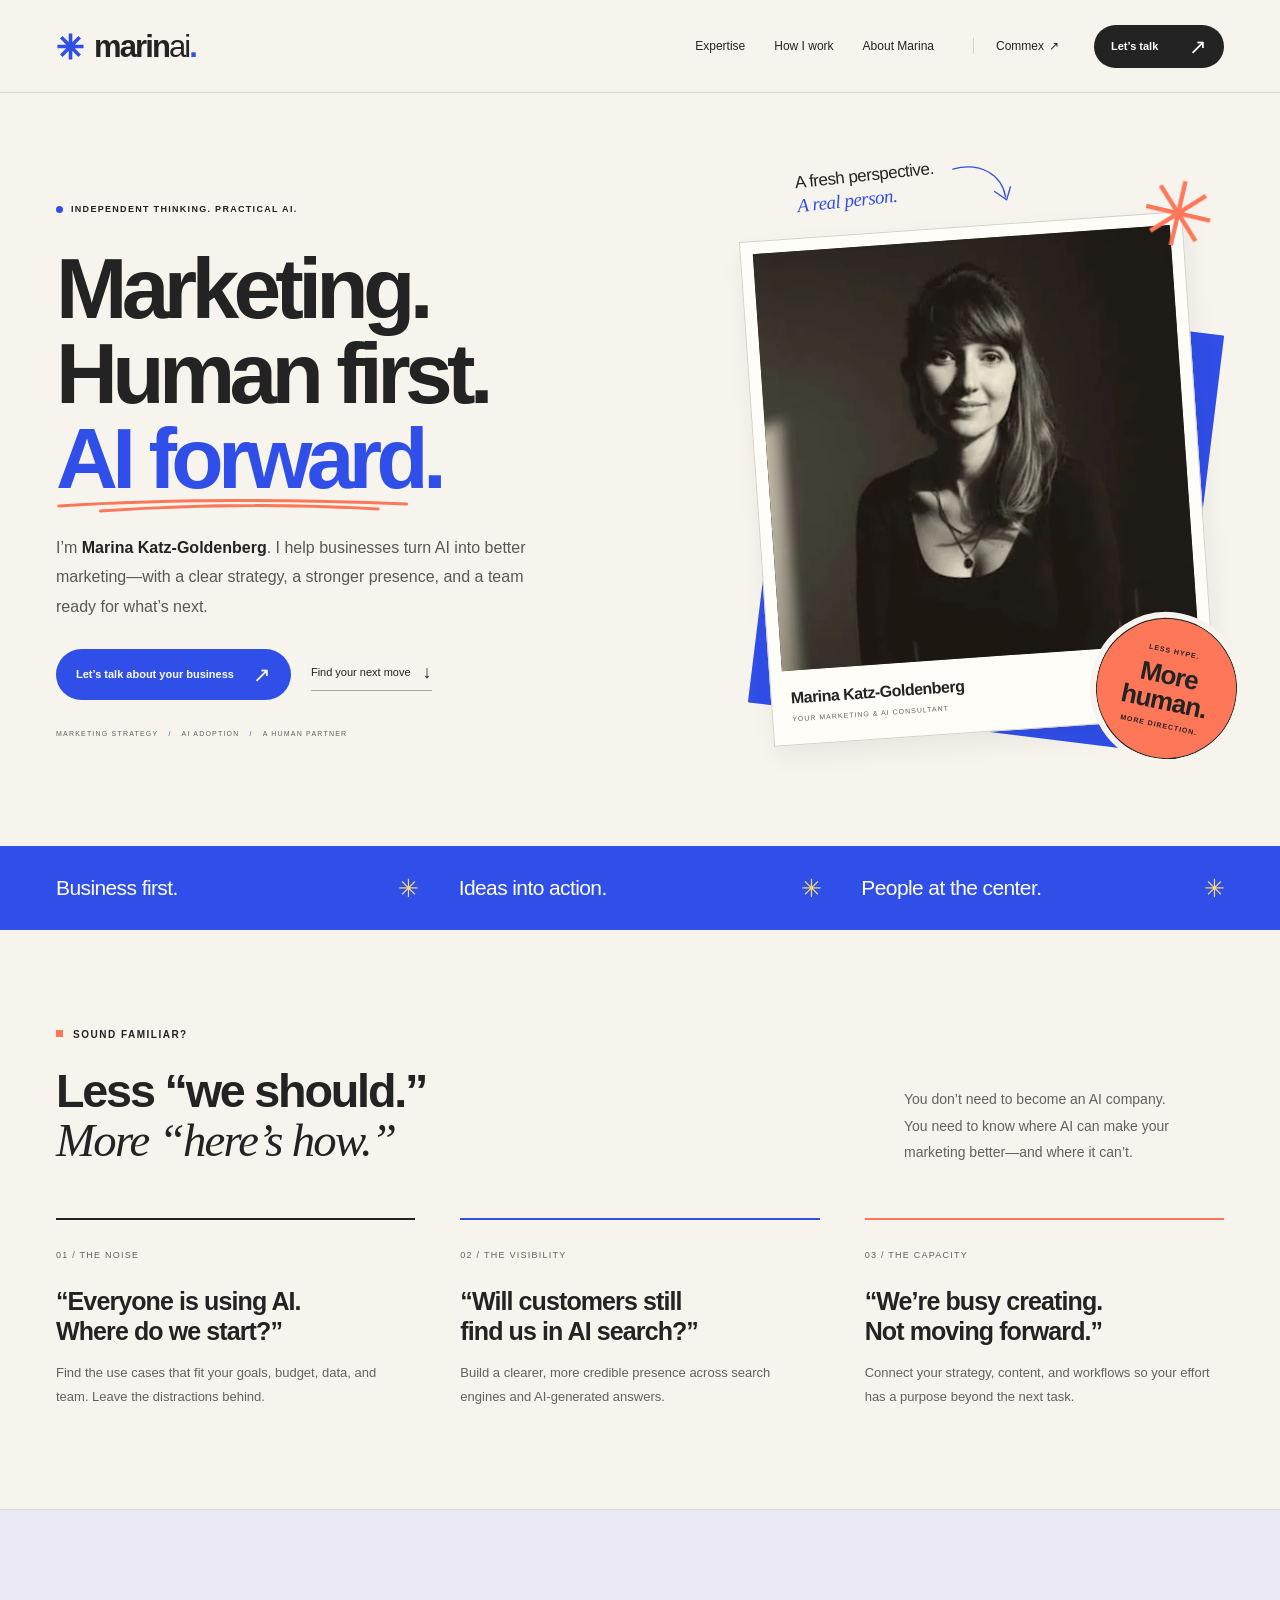
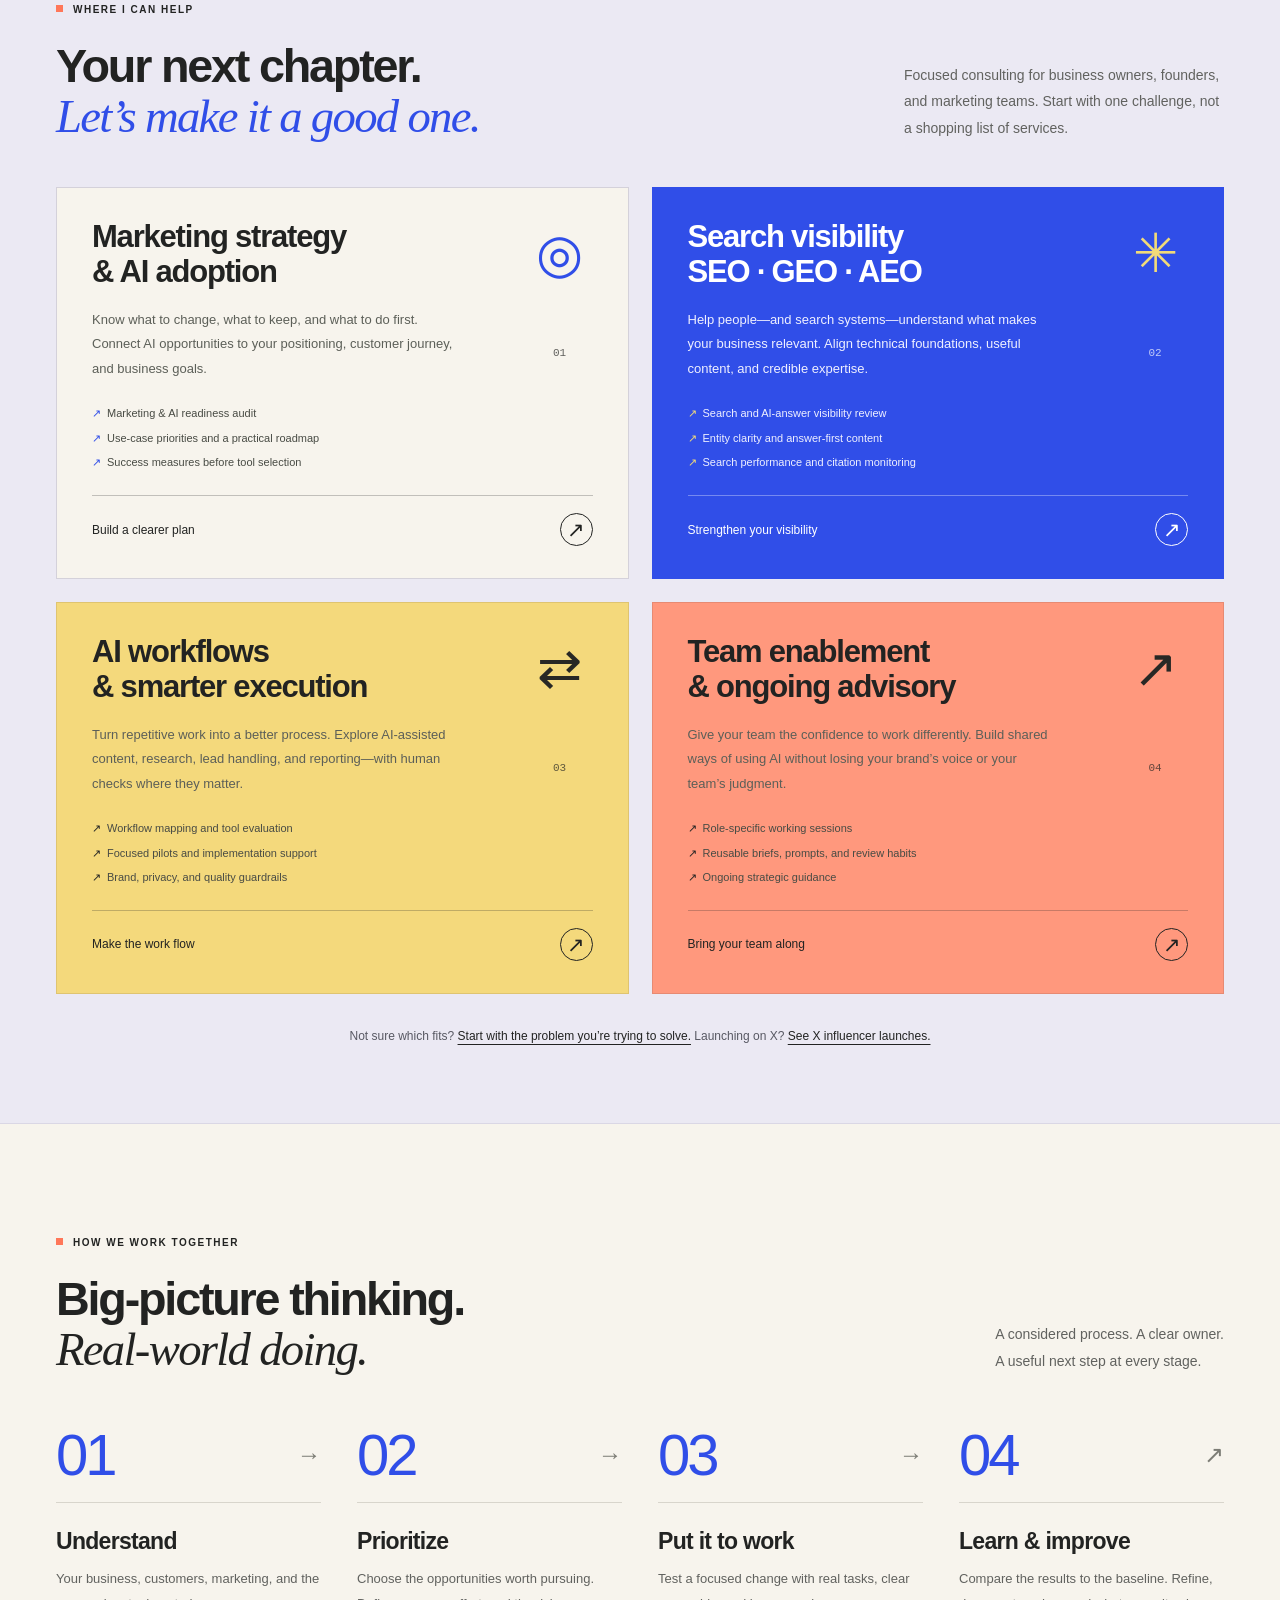
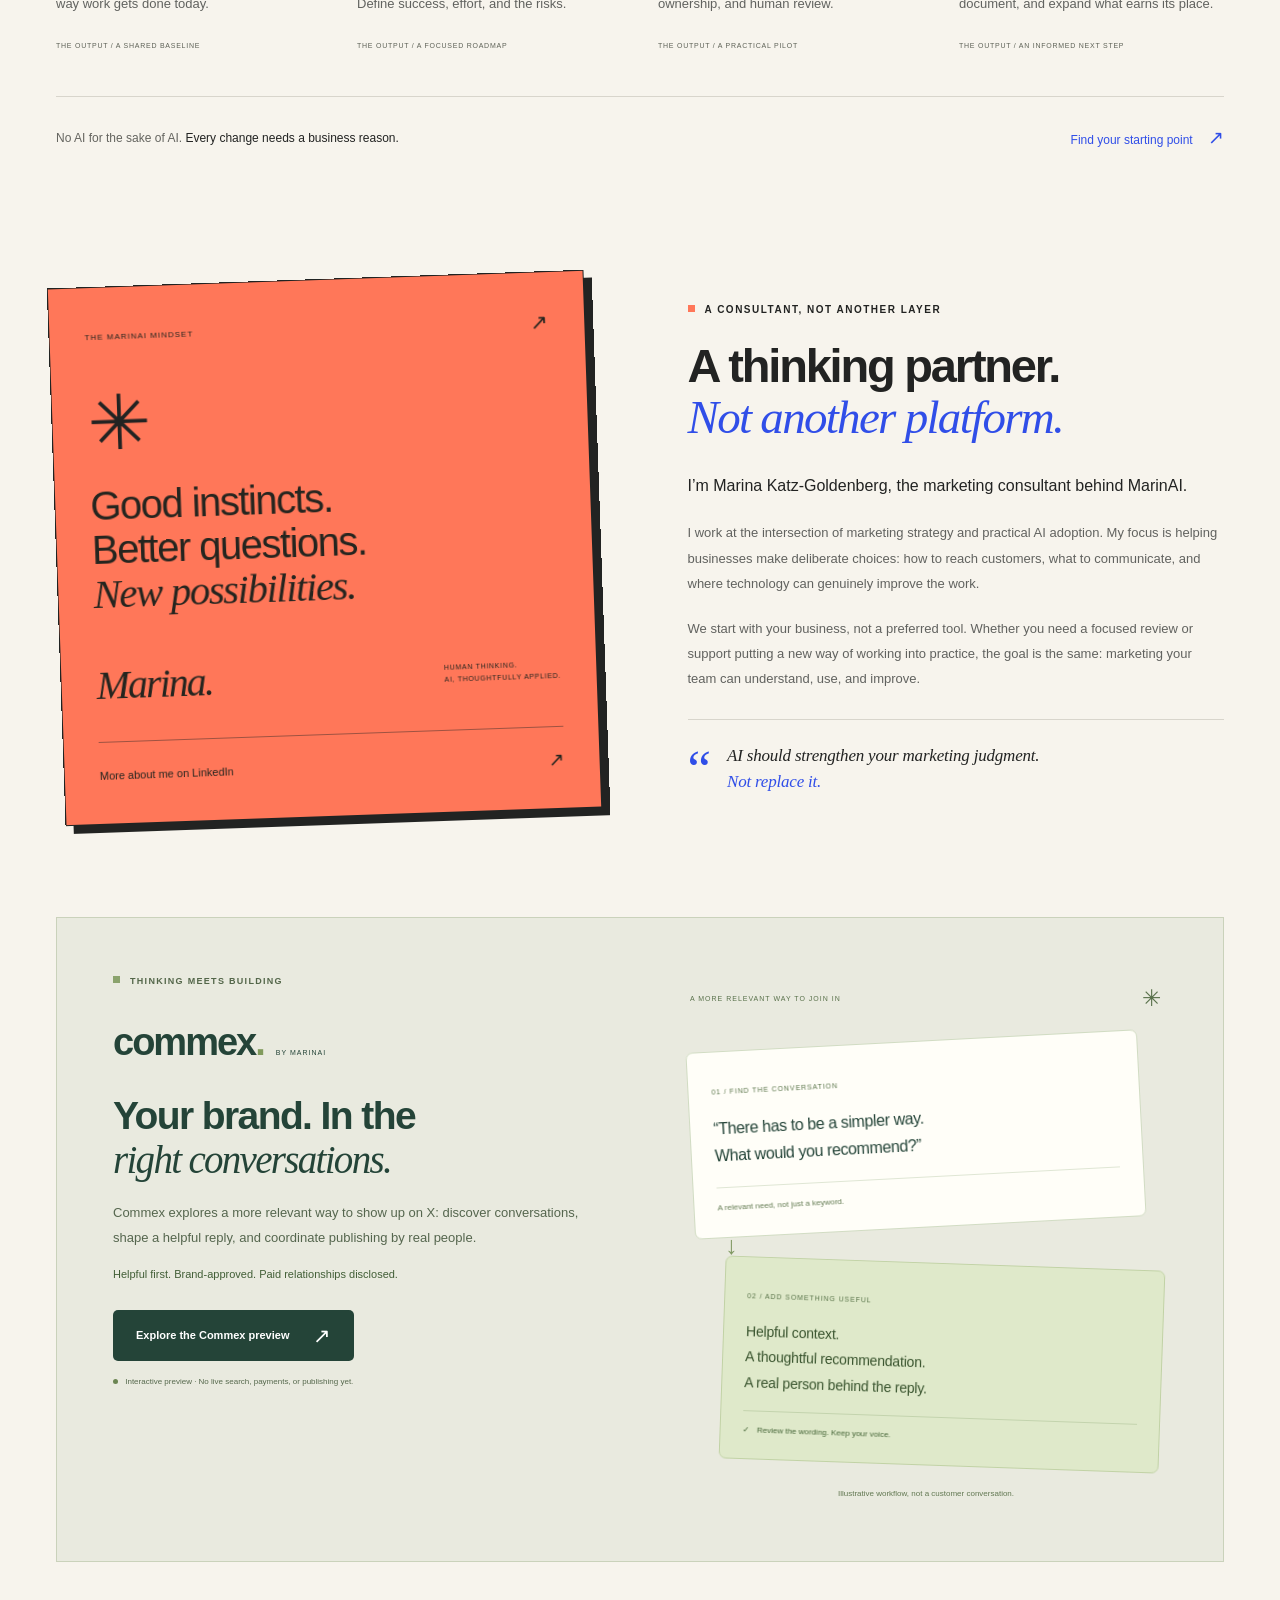
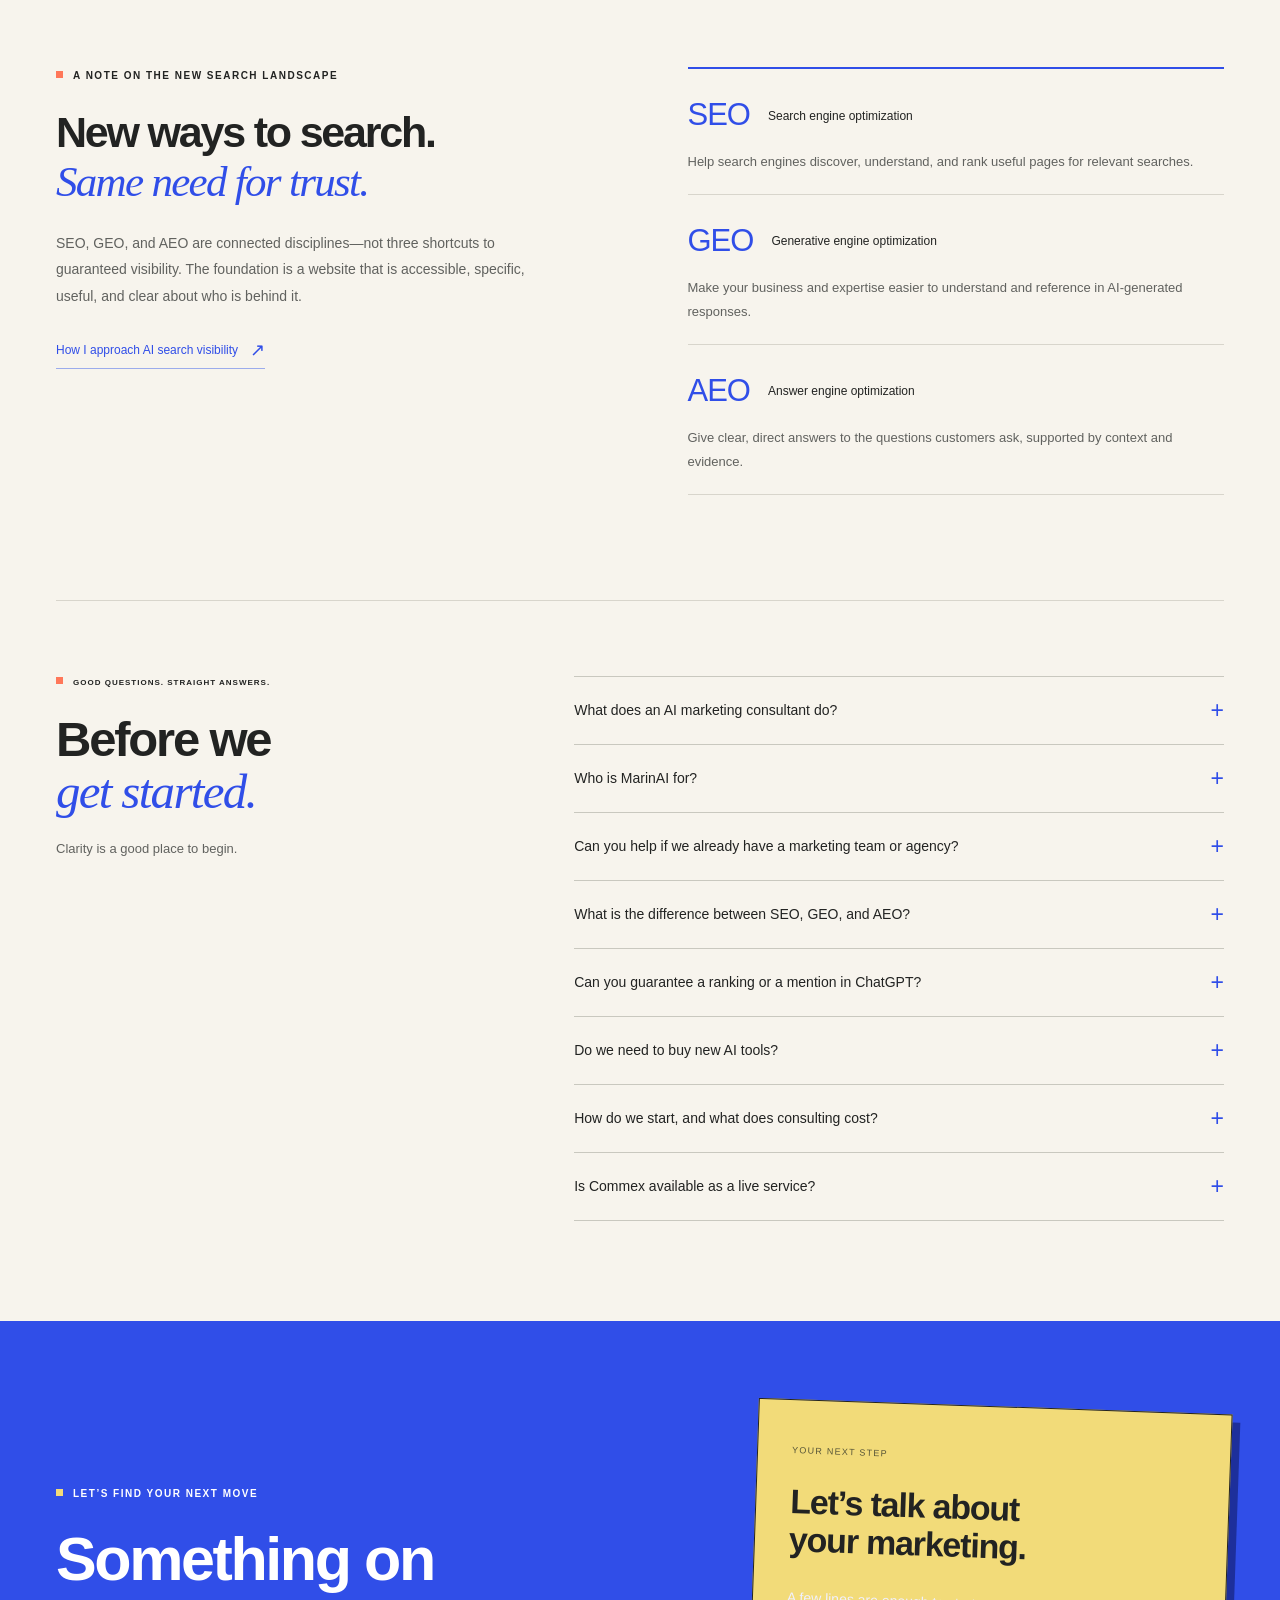
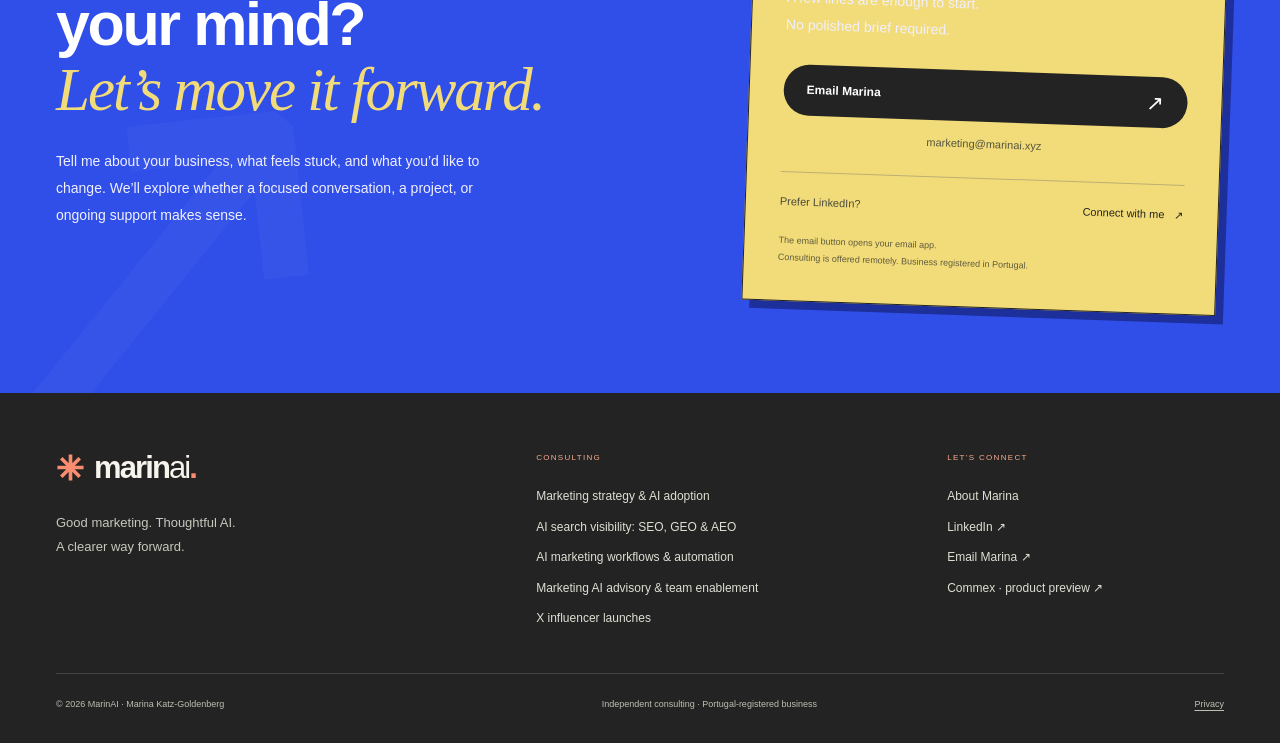
==== commit 4befe5c1: "Add X influencer launch service page with price estimate calculator New page at /x-influencer-launch" ====
--- a/index.html
+++ b/index.html
@@ -8,7 +8,7 @@
 <meta name="twitter:card" content="summary_large_image"><meta name="twitter:title" content="AI Marketing Consultant | Marina Katz-Goldenberg | MarinAI"><meta name="twitter:description" content="Marketing strategy, practical AI adoption, SEO, GEO and AEO. Work with Marina Katz-Goldenberg to build clearer marketing and smarter workflows for your business."><meta name="twitter:image" content="https://marinai.xyz/assets/marinai-social.png"><meta name="twitter:image:alt" content="MarinAI — Marketing consulting with Marina Katz-Goldenberg">
 <link rel="icon" type="image/svg+xml" href="/assets/favicon.svg"><link rel="apple-touch-icon" href="/assets/apple-touch-icon.png">
 <link rel="stylesheet" href="/assets/site.css?v=3"><script defer src="/assets/site.js?v=1"></script>
-<script type="application/ld+json">{"@context":"https://schema.org","@graph":[{"@type":"Organization","@id":"https://marinai.xyz/#organization","name":"MarinAI","url":"https://marinai.xyz/","logo":{"@type":"ImageObject","url":"https://marinai.xyz/assets/marinai-logo.png","width":512,"height":512},"description":"Independent marketing consulting focused on AI adoption, search visibility, marketing workflows, and team enablement.","email":"marketing@marinai.xyz","member":{"@id":"https://marinai.xyz/#marina"},"hasOfferCatalog":{"@type":"OfferCatalog","name":"Marketing consulting services","itemListElement":[{"@type":"Offer","itemOffered":{"@type":"Service","@id":"https://marinai.xyz/ai-marketing-strategy/#service","name":"Marketing strategy & AI adoption","url":"https://marinai.xyz/ai-marketing-strategy/"}},{"@type":"Offer","itemOffered":{"@type":"Service","@id":"https://marinai.xyz/ai-search-visibility/#service","name":"AI search visibility: SEO, GEO & AEO","url":"https://marinai.xyz/ai-search-visibility/"}},{"@type":"Offer","itemOffered":{"@type":"Service","@id":"https://marinai.xyz/marketing-ai-workflows/#service","name":"AI marketing workflows & automation","url":"https://marinai.xyz/marketing-ai-workflows/"}},{"@type":"Offer","itemOffered":{"@type":"Service","@id":"https://marinai.xyz/marketing-ai-advisory/#service","name":"Marketing AI advisory & team enablement","url":"https://marinai.xyz/marketing-ai-advisory/"}}]}},{"@type":"Person","@id":"https://marinai.xyz/#marina","name":"Marina Katz-Goldenberg","url":"https://marinai.xyz/#about","image":{"@type":"ImageObject","url":"https://marinai.xyz/assets/marina-katz-goldenberg.jpg","width":960,"height":960,"caption":"Marina Katz-Goldenberg, marketing and AI consultant behind MarinAI"},"jobTitle":"Marketing & AI Consultant","worksFor":{"@id":"https://marinai.xyz/#organization"},"sameAs":["https://www.linkedin.com/in/marina-katz-goldenberg-22553a47/"],"knowsAbout":["Marketing strategy","AI adoption in marketing","Search engine optimization","Generative engine optimization","Answer engine optimization","Marketing workflows","Team enablement"]},{"@type":"WebSite","@id":"https://marinai.xyz/#website","name":"MarinAI","url":"https://marinai.xyz/","publisher":{"@id":"https://marinai.xyz/#organization"},"inLanguage":"en"},{"@type":"WebPage","@id":"https://marinai.xyz/#webpage","url":"https://marinai.xyz/","name":"AI marketing consulting with Marina Katz-Goldenberg","isPartOf":{"@id":"https://marinai.xyz/#website"},"about":[{"@id":"https://marinai.xyz/#marina"},{"@id":"https://marinai.xyz/#organization"}],"inLanguage":"en"},{"@type":"FAQPage","@id":"https://marinai.xyz/#faq","isPartOf":{"@id":"https://marinai.xyz/#webpage"},"mainEntity":[{"@type":"Question","name":"What does an AI marketing consultant do?","acceptedAnswer":{"@type":"Answer","text":"An AI marketing consultant connects business and marketing goals with practical uses of AI. At MarinAI, that means reviewing your current marketing, choosing useful applications, defining human oversight, and helping your team test and adopt a better way of working."}},{"@type":"Question","name":"Who is MarinAI for?","acceptedAnswer":{"@type":"Answer","text":"MarinAI is for business owners, founders, and marketing teams that want a clearer strategy for adapting to AI. A useful starting point is a specific challenge: unclear priorities, changing search visibility, repetitive work, or a team unsure how to use AI consistently."}},{"@type":"Question","name":"Can you help if we already have a marketing team or agency?","acceptedAnswer":{"@type":"Answer","text":"Yes. The consulting can complement your existing team or agency rather than replace it. We can focus on strategic priorities, a workflow pilot, search visibility, or practical working sessions. Responsibilities and scope are agreed before the work starts."}},{"@type":"Question","name":"What is the difference between SEO, GEO, and AEO?","acceptedAnswer":{"@type":"Answer","text":"SEO focuses on visibility in search engines. GEO focuses on how a business is understood and referenced in generative AI responses. AEO focuses on clear answers to customer questions. They overlap: accessible pages, useful content, identifiable expertise, and credible evidence support all three."}},{"@type":"Question","name":"Can you guarantee a ranking or a mention in ChatGPT?","acceptedAnswer":{"@type":"Answer","text":"No. Search rankings and AI-generated answers are controlled by external systems and vary by query, time, and context. The work focuses on improving your foundations and measuring observable changes, not promising a first position or guaranteed citation."}},{"@type":"Question","name":"Do we need to buy new AI tools?","acceptedAnswer":{"@type":"Answer","text":"Not necessarily. We start by reviewing your current tools, tasks, and constraints. A better brief or simpler workflow may be more useful than another subscription. New tools should have a clear purpose, appropriate data safeguards, and a way to assess their value."}},{"@type":"Question","name":"How do we start, and what does consulting cost?","acceptedAnswer":{"@type":"Answer","text":"Start by emailing Marina with your website and the marketing challenge you want to solve. The scope, deliverables, responsibilities, timeline, and fee are agreed before work begins. There is no consulting subscription or payment taken through this website."}},{"@type":"Question","name":"Is Commex available as a live service?","acceptedAnswer":{"@type":"Answer","text":"Commex is currently an interactive preview of a product by MarinAI. You can explore its conversation-discovery and reply-review experience, but live discovery, payments, and publishing are not enabled. It is separate from Marina’s consulting services."}}]}]}</script>
+<script type="application/ld+json">{"@context":"https://schema.org","@graph":[{"@type":"Organization","@id":"https://marinai.xyz/#organization","name":"MarinAI","url":"https://marinai.xyz/","logo":{"@type":"ImageObject","url":"https://marinai.xyz/assets/marinai-logo.png","width":512,"height":512},"description":"Independent marketing consulting focused on AI adoption, search visibility, marketing workflows, and team enablement.","email":"marketing@marinai.xyz","member":{"@id":"https://marinai.xyz/#marina"},"hasOfferCatalog":{"@type":"OfferCatalog","name":"Marketing consulting services","itemListElement":[{"@type":"Offer","itemOffered":{"@type":"Service","@id":"https://marinai.xyz/ai-marketing-strategy/#service","name":"Marketing strategy & AI adoption","url":"https://marinai.xyz/ai-marketing-strategy/"}},{"@type":"Offer","itemOffered":{"@type":"Service","@id":"https://marinai.xyz/ai-search-visibility/#service","name":"AI search visibility: SEO, GEO & AEO","url":"https://marinai.xyz/ai-search-visibility/"}},{"@type":"Offer","itemOffered":{"@type":"Service","@id":"https://marinai.xyz/marketing-ai-workflows/#service","name":"AI marketing workflows & automation","url":"https://marinai.xyz/marketing-ai-workflows/"}},{"@type":"Offer","itemOffered":{"@type":"Service","@id":"https://marinai.xyz/marketing-ai-advisory/#service","name":"Marketing AI advisory & team enablement","url":"https://marinai.xyz/marketing-ai-advisory/"}},{"@type":"Offer","itemOffered":{"@type":"Service","@id":"https://marinai.xyz/x-influencer-launch/#service","name":"X influencer launch","url":"https://marinai.xyz/x-influencer-launch/"}}]}},{"@type":"Person","@id":"https://marinai.xyz/#marina","name":"Marina Katz-Goldenberg","url":"https://marinai.xyz/#about","image":{"@type":"ImageObject","url":"https://marinai.xyz/assets/marina-katz-goldenberg.jpg","width":960,"height":960,"caption":"Marina Katz-Goldenberg, marketing and AI consultant behind MarinAI"},"jobTitle":"Marketing & AI Consultant","worksFor":{"@id":"https://marinai.xyz/#organization"},"sameAs":["https://www.linkedin.com/in/marina-katz-goldenberg-22553a47/"],"knowsAbout":["Marketing strategy","AI adoption in marketing","Search engine optimization","Generative engine optimization","Answer engine optimization","Marketing workflows","Team enablement"]},{"@type":"WebSite","@id":"https://marinai.xyz/#website","name":"MarinAI","url":"https://marinai.xyz/","publisher":{"@id":"https://marinai.xyz/#organization"},"inLanguage":"en"},{"@type":"WebPage","@id":"https://marinai.xyz/#webpage","url":"https://marinai.xyz/","name":"AI marketing consulting with Marina Katz-Goldenberg","isPartOf":{"@id":"https://marinai.xyz/#website"},"about":[{"@id":"https://marinai.xyz/#marina"},{"@id":"https://marinai.xyz/#organization"}],"inLanguage":"en"},{"@type":"FAQPage","@id":"https://marinai.xyz/#faq","isPartOf":{"@id":"https://marinai.xyz/#webpage"},"mainEntity":[{"@type":"Question","name":"What does an AI marketing consultant do?","acceptedAnswer":{"@type":"Answer","text":"An AI marketing consultant connects business and marketing goals with practical uses of AI. At MarinAI, that means reviewing your current marketing, choosing useful applications, defining human oversight, and helping your team test and adopt a better way of working."}},{"@type":"Question","name":"Who is MarinAI for?","acceptedAnswer":{"@type":"Answer","text":"MarinAI is for business owners, founders, and marketing teams that want a clearer strategy for adapting to AI. A useful starting point is a specific challenge: unclear priorities, changing search visibility, repetitive work, or a team unsure how to use AI consistently."}},{"@type":"Question","name":"Can you help if we already have a marketing team or agency?","acceptedAnswer":{"@type":"Answer","text":"Yes. The consulting can complement your existing team or agency rather than replace it. We can focus on strategic priorities, a workflow pilot, search visibility, or practical working sessions. Responsibilities and scope are agreed before the work starts."}},{"@type":"Question","name":"What is the difference between SEO, GEO, and AEO?","acceptedAnswer":{"@type":"Answer","text":"SEO focuses on visibility in search engines. GEO focuses on how a business is understood and referenced in generative AI responses. AEO focuses on clear answers to customer questions. They overlap: accessible pages, useful content, identifiable expertise, and credible evidence support all three."}},{"@type":"Question","name":"Can you guarantee a ranking or a mention in ChatGPT?","acceptedAnswer":{"@type":"Answer","text":"No. Search rankings and AI-generated answers are controlled by external systems and vary by query, time, and context. The work focuses on improving your foundations and measuring observable changes, not promising a first position or guaranteed citation."}},{"@type":"Question","name":"Do we need to buy new AI tools?","acceptedAnswer":{"@type":"Answer","text":"Not necessarily. We start by reviewing your current tools, tasks, and constraints. A better brief or simpler workflow may be more useful than another subscription. New tools should have a clear purpose, appropriate data safeguards, and a way to assess their value."}},{"@type":"Question","name":"How do we start, and what does consulting cost?","acceptedAnswer":{"@type":"Answer","text":"Start by emailing Marina with your website and the marketing challenge you want to solve. The scope, deliverables, responsibilities, timeline, and fee are agreed before work begins. There is no consulting subscription or payment taken through this website."}},{"@type":"Question","name":"Is Commex available as a live service?","acceptedAnswer":{"@type":"Answer","text":"Commex is currently an interactive preview of a product by MarinAI. You can explore its conversation-discovery and reply-review experience, but live discovery, payments, and publishing are not enabled. It is separate from Marina’s consulting services."}}]}]}</script>
 </head><body><a class="skip-link" href="#main">Skip to content</a><header class="site-header"><div class="container header-inner"><a class="logo" href="/" aria-label="MarinAI home"><span class="brand-mark" aria-hidden="true"><svg viewBox="0 0 40 40" fill="none"><path d="M20 2v36M2 20h36M7.3 7.3l25.4 25.4M7.3 32.7 32.7 7.3" stroke="currentColor" stroke-width="5"/></svg></span><span>marin<span class="logo-ai">ai</span><i>.</i></span></a><details class="nav-menu" open><summary aria-label="Toggle navigation"><span>Menu</span><span class="menu-bars" aria-hidden="true">☰</span></summary><nav aria-label="Main navigation"><a href="#expertise">Expertise</a><a href="#approach">How I work</a><a href="#about">About Marina</a><a class="nav-product" href="/commex/">Commex <span aria-hidden="true">↗</span></a><a class="button primary nav-cta" href="#contact">Let’s talk <span aria-hidden="true">↗</span></a></nav></details></div></header><main id="main">
   <section class="hero container" aria-labelledby="hero-title">
     <div class="hero-copy">
@@ -42,7 +42,7 @@
       <article class="service-card"><div class="service-top"><span class="service-icon" aria-hidden="true">✳</span><span>02</span></div><h3><a href="/ai-search-visibility/">Search visibility<br>SEO · GEO · AEO</a></h3><p>Help people—and search systems—understand what makes your business relevant. Align technical foundations, useful content, and credible expertise.</p><ul><li>Search and AI-answer visibility review</li><li>Entity clarity and answer-first content</li><li>Search performance and citation monitoring</li></ul><a class="card-link" href="/ai-search-visibility/">Strengthen your visibility <span aria-hidden="true">↗</span></a></article>
       <article class="service-card"><div class="service-top"><span class="service-icon" aria-hidden="true">⇄</span><span>03</span></div><h3><a href="/marketing-ai-workflows/">AI workflows<br>& smarter execution</a></h3><p>Turn repetitive work into a better process. Explore AI-assisted content, research, lead handling, and reporting—with human checks where they matter.</p><ul><li>Workflow mapping and tool evaluation</li><li>Focused pilots and implementation support</li><li>Brand, privacy, and quality guardrails</li></ul><a class="card-link" href="/marketing-ai-workflows/">Make the work flow <span aria-hidden="true">↗</span></a></article>
       <article class="service-card"><div class="service-top"><span class="service-icon" aria-hidden="true">↗</span><span>04</span></div><h3><a href="/marketing-ai-advisory/">Team enablement<br>& ongoing advisory</a></h3><p>Give your team the confidence to work differently. Build shared ways of using AI without losing your brand’s voice or your team’s judgment.</p><ul><li>Role-specific working sessions</li><li>Reusable briefs, prompts, and review habits</li><li>Ongoing strategic guidance</li></ul><a class="card-link" href="/marketing-ai-advisory/">Bring your team along <span aria-hidden="true">↗</span></a></article>
-    </div><p class="section-footnote">Not sure which fits? <a href="#contact">Start with the problem you’re trying to solve.</a></p>
+    </div><p class="section-footnote">Not sure which fits? <a href="#contact">Start with the problem you’re trying to solve.</a> Launching on X? <a href="/x-influencer-launch/">See X influencer launches.</a></p>
   </div></section>
 
   <section class="approach-section" id="approach"><div class="container section">
@@ -71,4 +71,4 @@
 
   <section class="contact-section" id="contact"><div class="container contact-inner"><div><p class="eyebrow">LET’S FIND YOUR NEXT MOVE</p><h2>Something on<br>your mind?<br><em>Let’s move it forward.</em></h2><p>Tell me about your business, what feels stuck, and what you’d like to change. We’ll explore whether a focused conversation, a project, or ongoing support makes sense.</p></div><div class="contact-card"><span class="small-index">YOUR NEXT STEP</span><h3>Let’s talk about<br>your marketing.</h3><p>A few lines are enough to start.<br>No polished brief required.</p><a class="button primary" href="mailto:marketing@marinai.xyz?subject=Let%E2%80%99s%20talk%20about%20my%20marketing">Email Marina <span aria-hidden="true">↗</span></a><a class="email-address" href="mailto:marketing@marinai.xyz">marketing@marinai.xyz</a><div class="contact-alternative"><span>Prefer LinkedIn?</span><a href="https://www.linkedin.com/in/marina-katz-goldenberg-22553a47/" target="_blank" rel="noopener noreferrer">Connect with me <span aria-hidden="true">↗</span></a></div><small>The email button opens your email app.<br>Consulting is offered remotely. Business registered in Portugal.</small></div></div></section>
 </main>
-<footer class="site-footer"><div class="container"><div class="footer-top"><div><a class="logo" href="/" aria-label="MarinAI home"><span class="brand-mark" aria-hidden="true"><svg viewBox="0 0 40 40" fill="none"><path d="M20 2v36M2 20h36M7.3 7.3l25.4 25.4M7.3 32.7 32.7 7.3" stroke="currentColor" stroke-width="5"/></svg></span><span>marin<span class="logo-ai">ai</span><i>.</i></span></a><p>Good marketing. Thoughtful AI.<br>A clearer way forward.</p></div><nav aria-label="Consulting services"><strong>CONSULTING</strong><a href="/ai-marketing-strategy/">Marketing strategy &amp; AI adoption</a><a href="/ai-search-visibility/">AI search visibility: SEO, GEO &amp; AEO</a><a href="/marketing-ai-workflows/">AI marketing workflows &amp; automation</a><a href="/marketing-ai-advisory/">Marketing AI advisory &amp; team enablement</a></nav><nav aria-label="More from MarinAI"><strong>LET’S CONNECT</strong><a href="/#about">About Marina</a><a href="https://www.linkedin.com/in/marina-katz-goldenberg-22553a47/" target="_blank" rel="noopener noreferrer">LinkedIn ↗</a><a href="mailto:marketing@marinai.xyz">Email Marina ↗</a><a href="/commex/">Commex · product preview ↗</a></nav></div><div class="footer-bottom"><span>© 2026 MarinAI · Marina Katz-Goldenberg</span><span>Independent consulting · Portugal-registered business</span><a href="/privacy/">Privacy</a></div></div></footer></body></html>+<footer class="site-footer"><div class="container"><div class="footer-top"><div><a class="logo" href="/" aria-label="MarinAI home"><span class="brand-mark" aria-hidden="true"><svg viewBox="0 0 40 40" fill="none"><path d="M20 2v36M2 20h36M7.3 7.3l25.4 25.4M7.3 32.7 32.7 7.3" stroke="currentColor" stroke-width="5"/></svg></span><span>marin<span class="logo-ai">ai</span><i>.</i></span></a><p>Good marketing. Thoughtful AI.<br>A clearer way forward.</p></div><nav aria-label="Consulting services"><strong>CONSULTING</strong><a href="/ai-marketing-strategy/">Marketing strategy &amp; AI adoption</a><a href="/ai-search-visibility/">AI search visibility: SEO, GEO &amp; AEO</a><a href="/marketing-ai-workflows/">AI marketing workflows &amp; automation</a><a href="/marketing-ai-advisory/">Marketing AI advisory &amp; team enablement</a><a href="/x-influencer-launch/">X influencer launches</a></nav><nav aria-label="More from MarinAI"><strong>LET’S CONNECT</strong><a href="/#about">About Marina</a><a href="https://www.linkedin.com/in/marina-katz-goldenberg-22553a47/" target="_blank" rel="noopener noreferrer">LinkedIn ↗</a><a href="mailto:marketing@marinai.xyz">Email Marina ↗</a><a href="/commex/">Commex · product preview ↗</a></nav></div><div class="footer-bottom"><span>© 2026 MarinAI · Marina Katz-Goldenberg</span><span>Independent consulting · Portugal-registered business</span><a href="/privacy/">Privacy</a></div></div></footer></body></html>
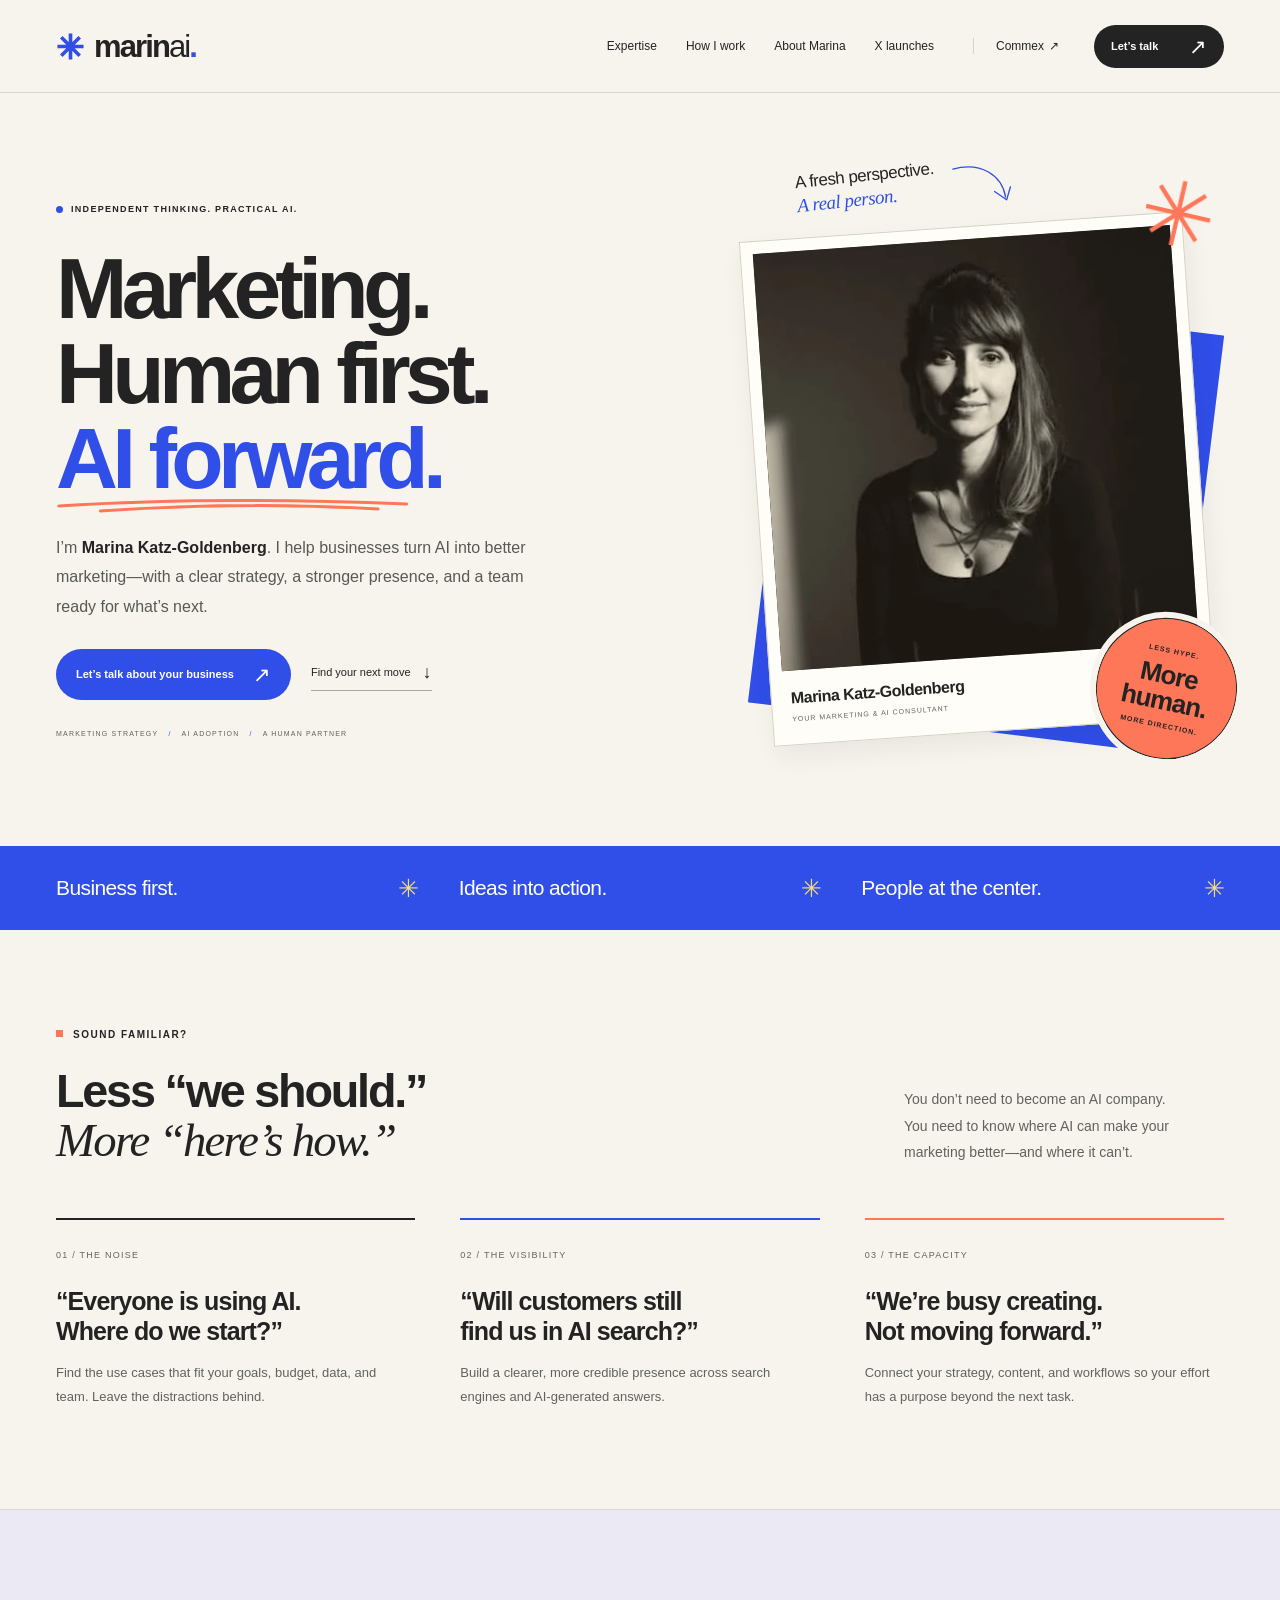
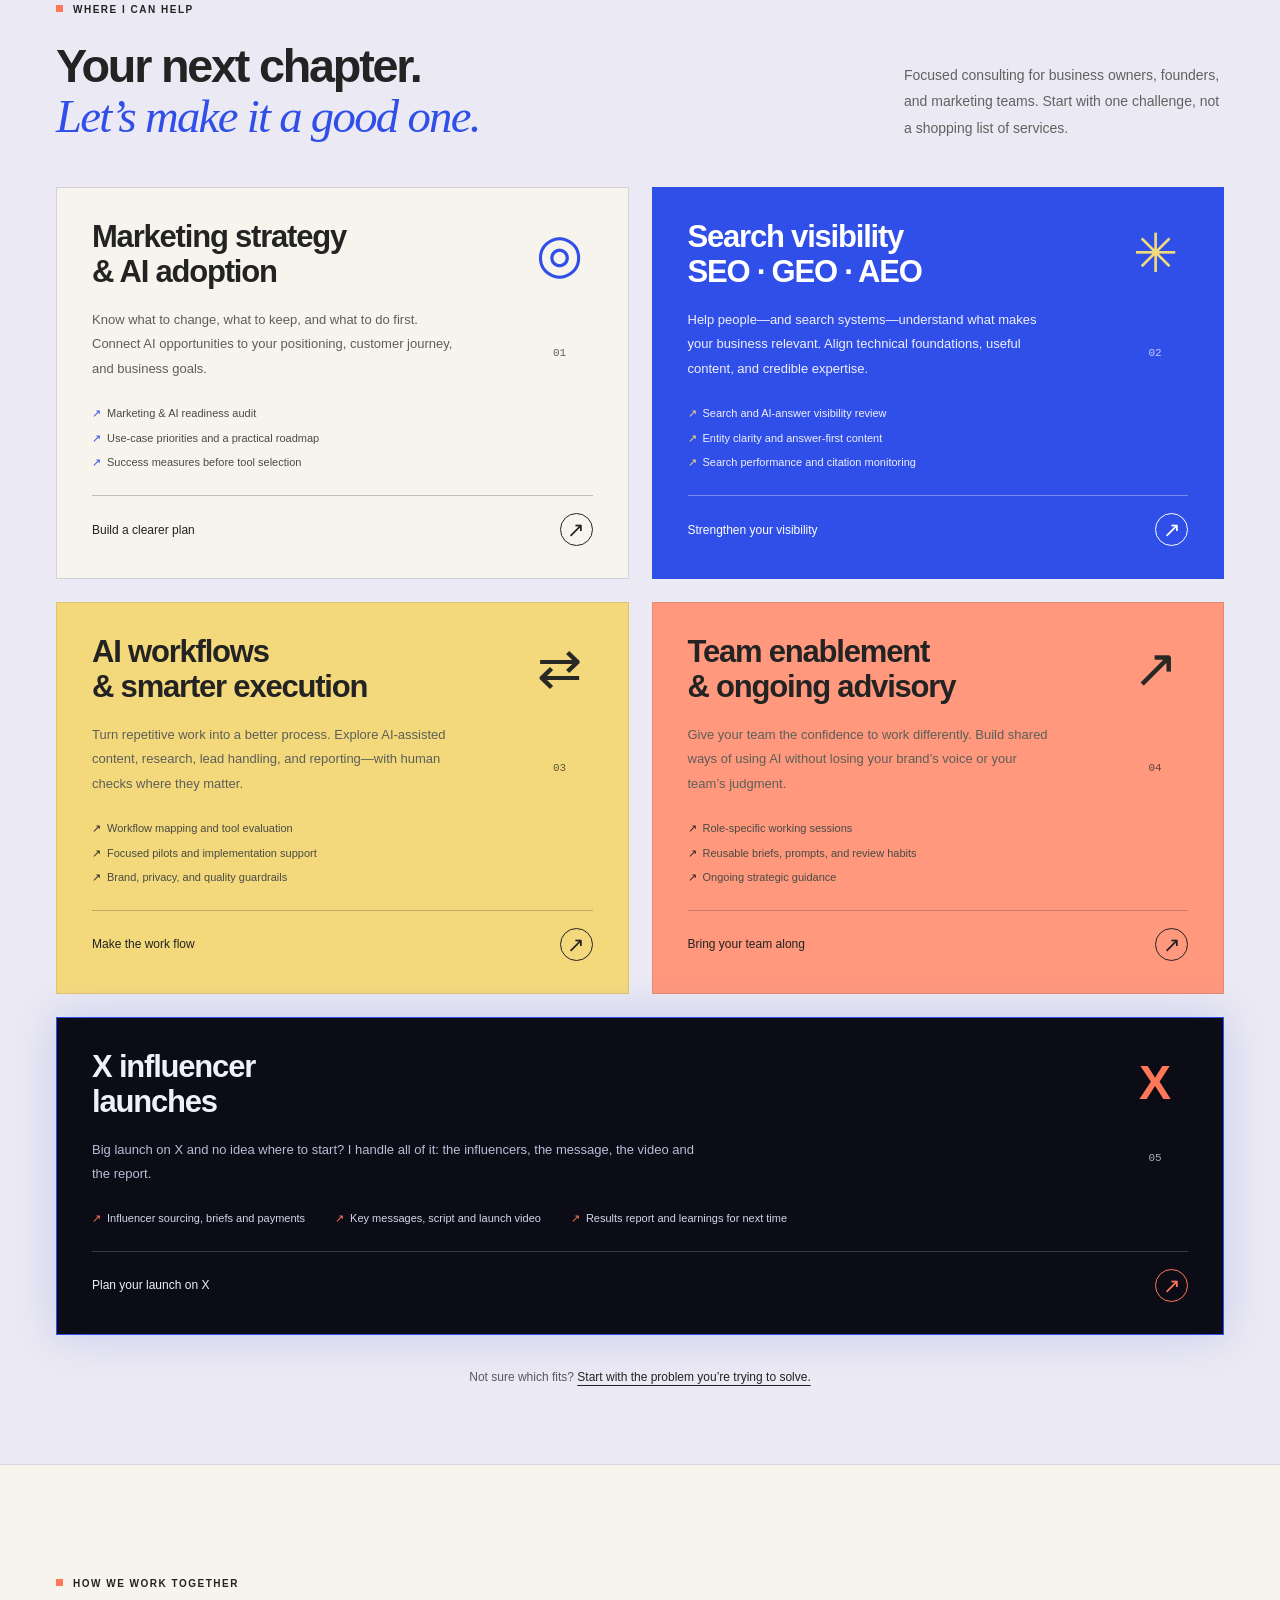
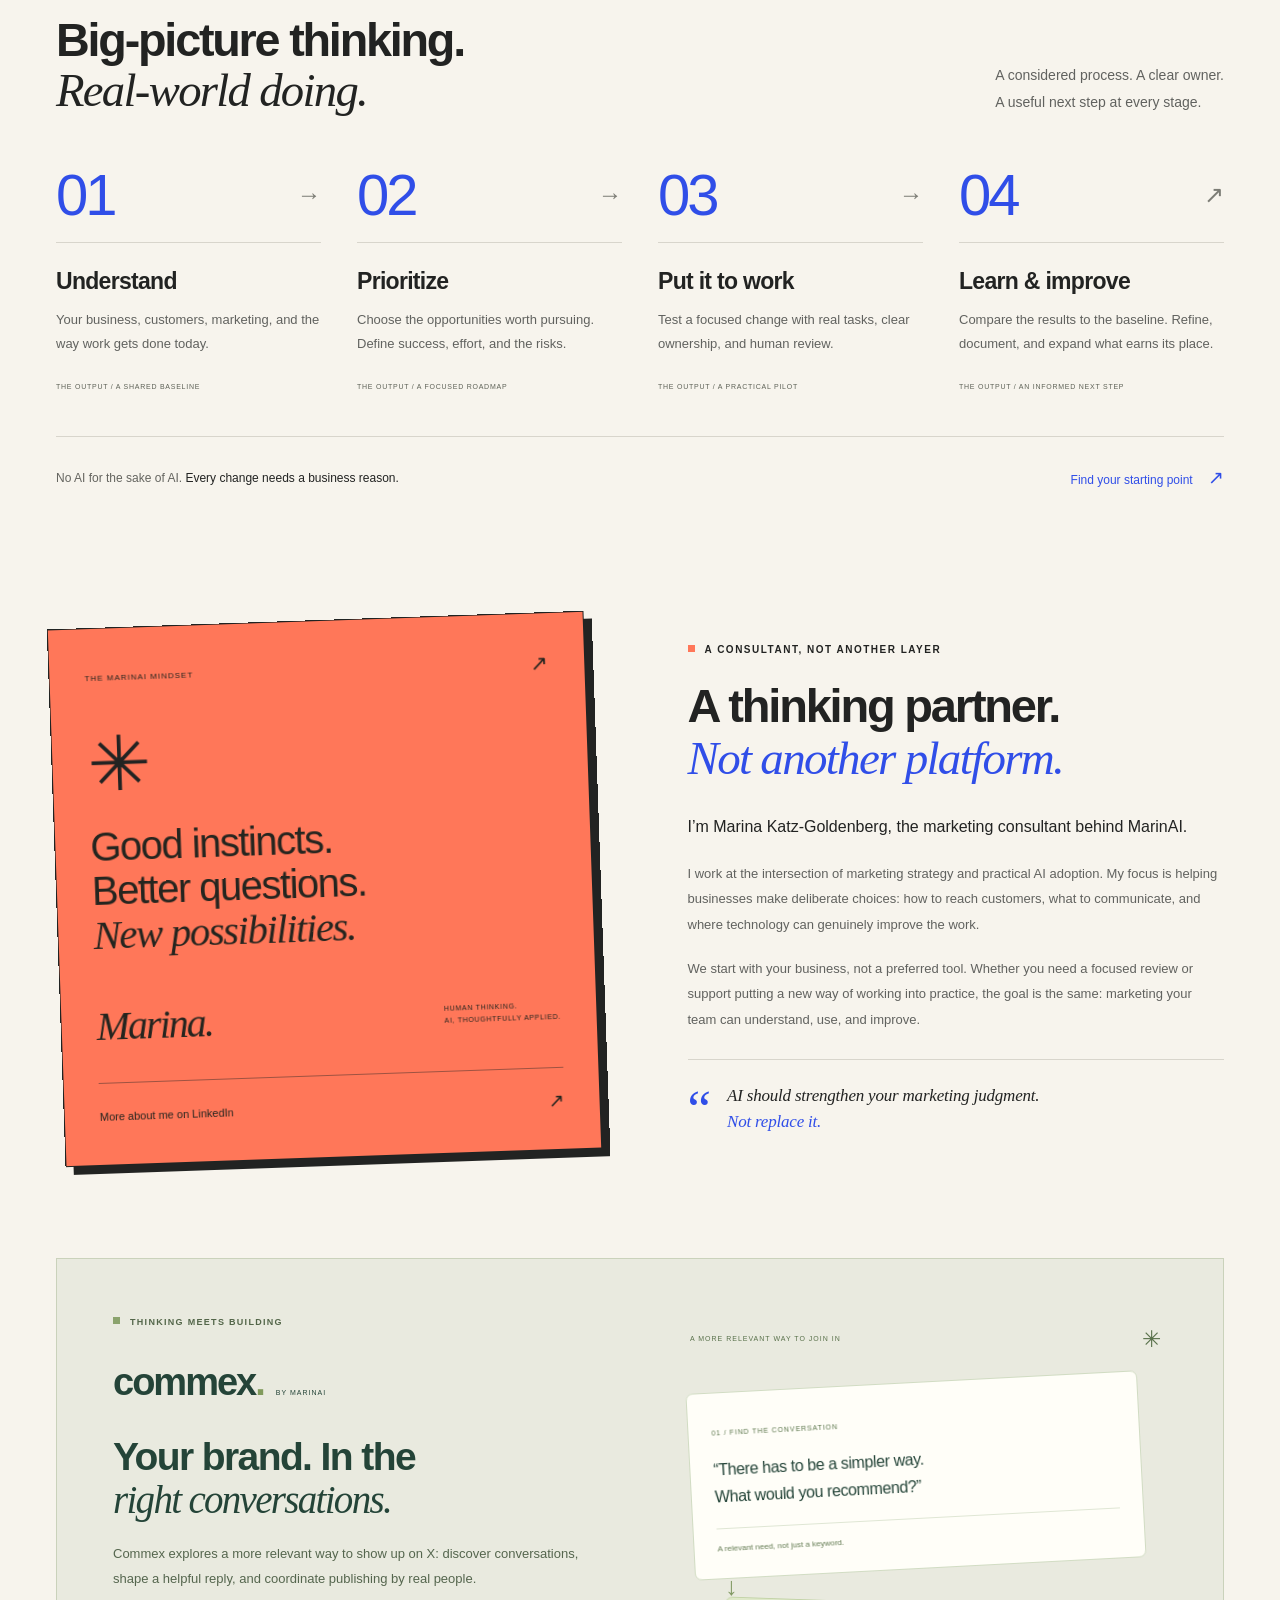
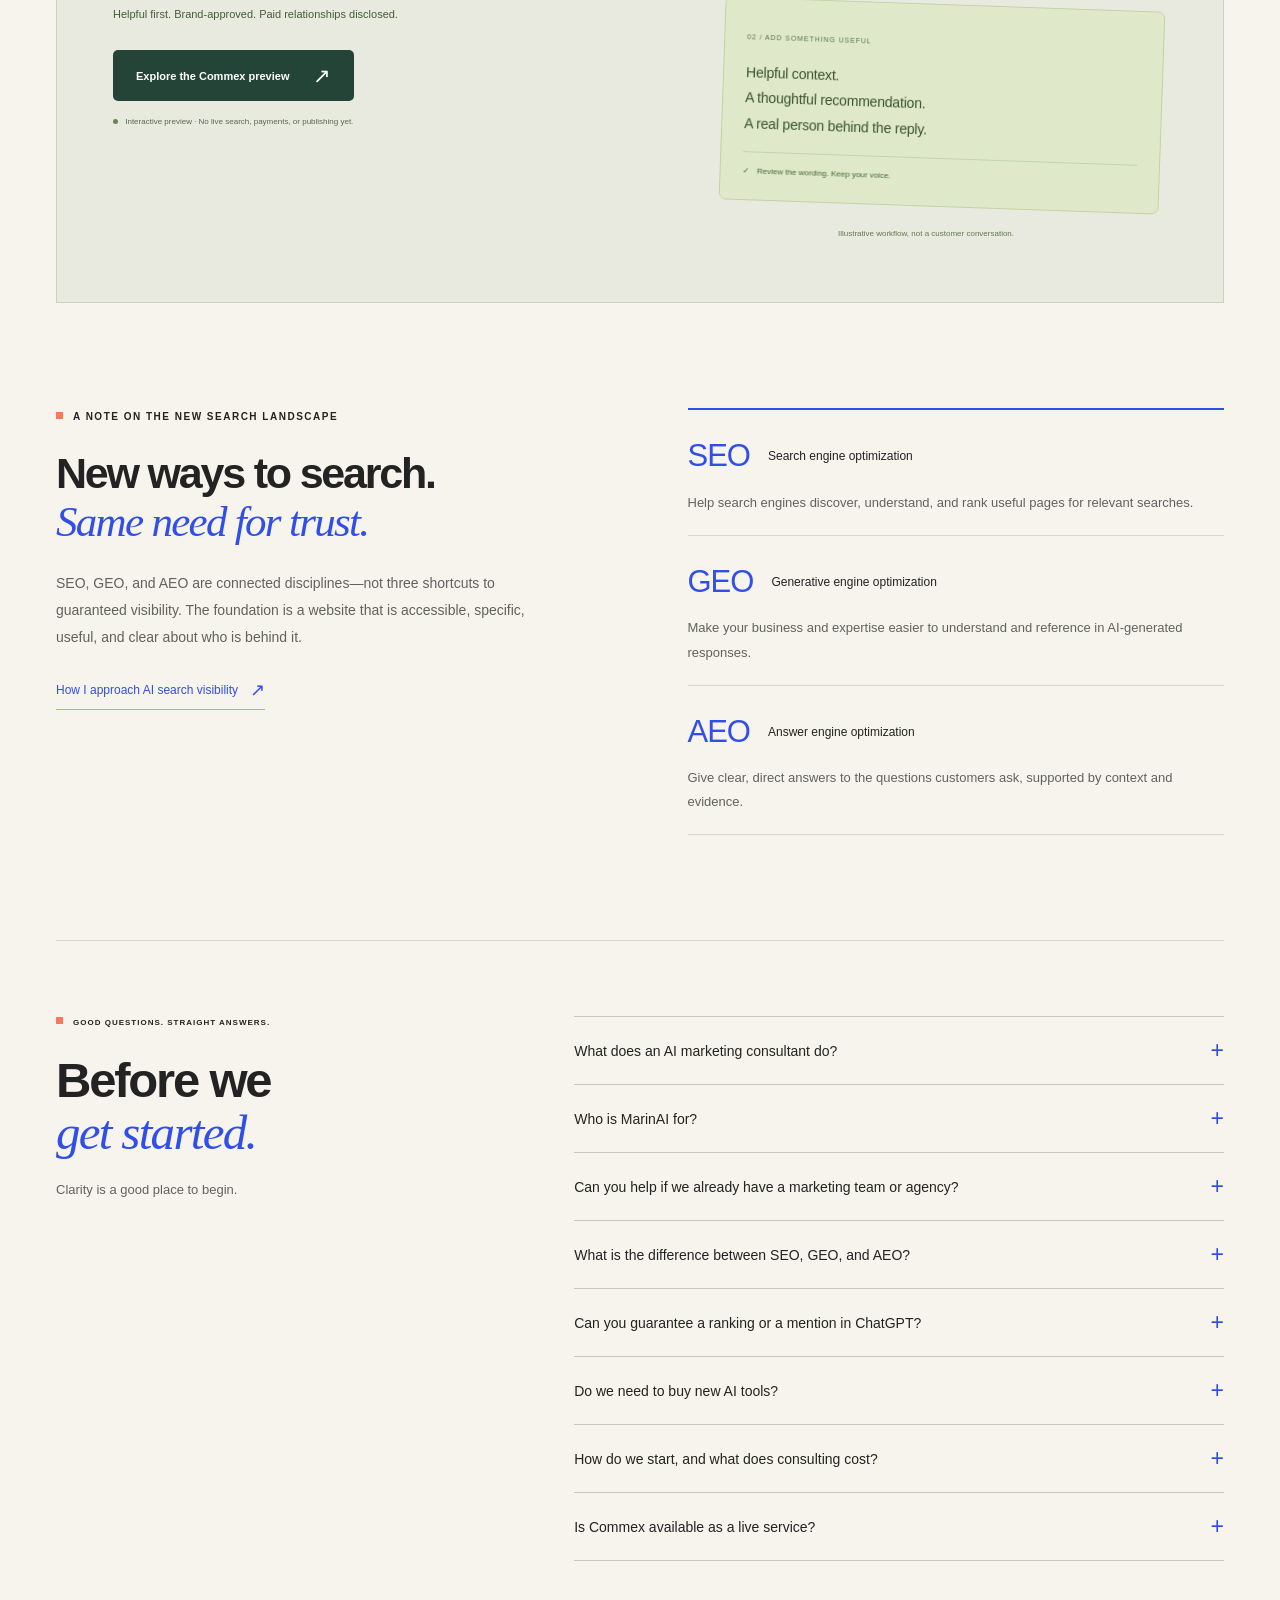
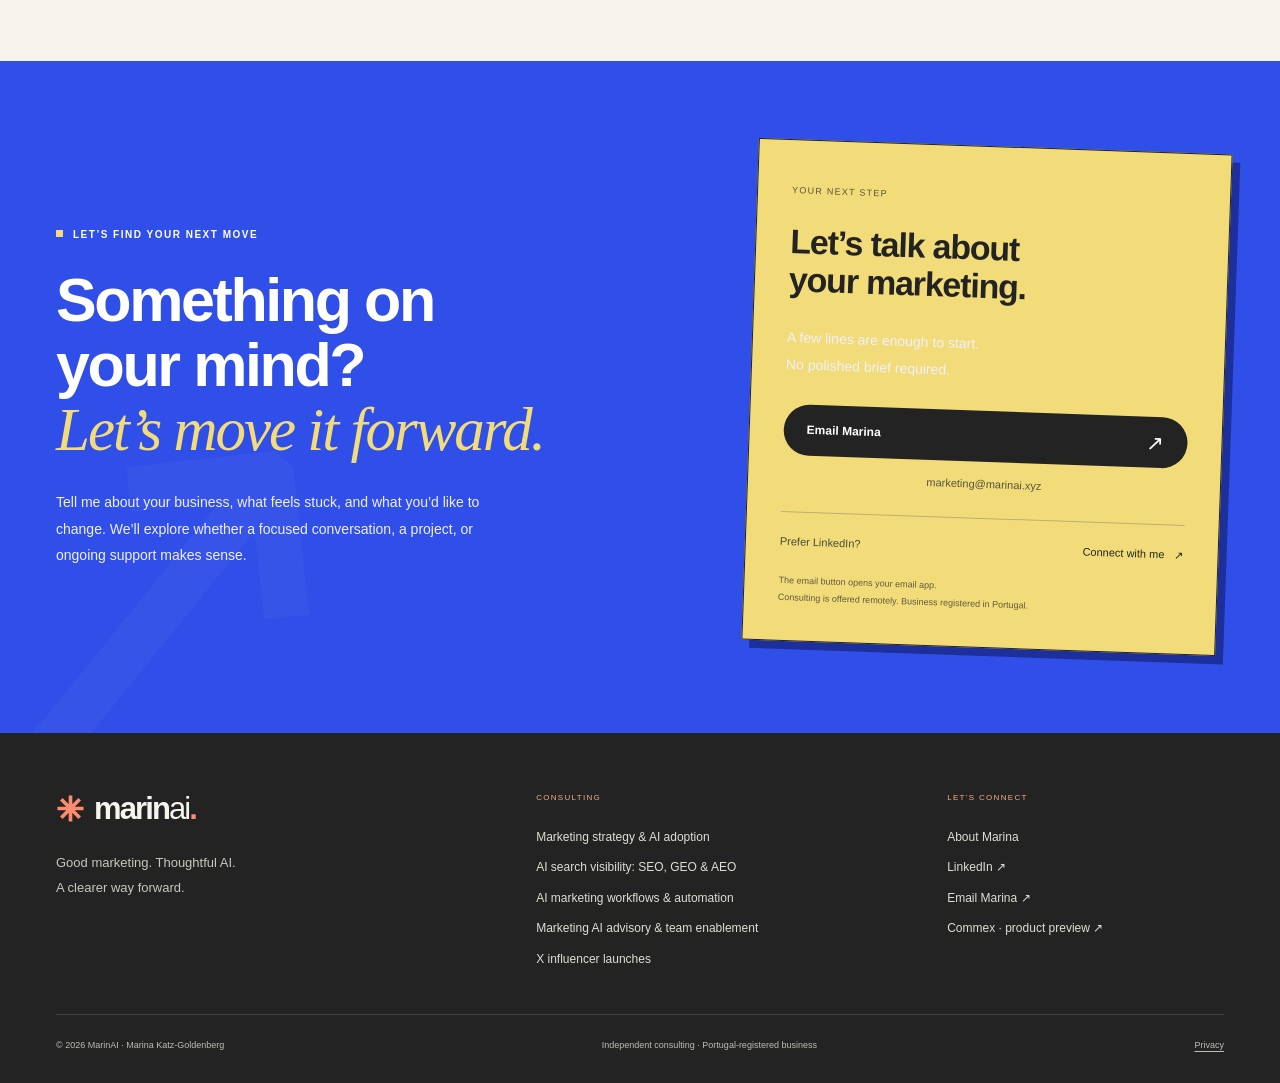
==== commit 30fcf666: "Feature X influencer launches as a main service on the homepage Adds a full-width dark service card " ====
--- a/index.html
+++ b/index.html
@@ -7,9 +7,9 @@
 <meta property="og:type" content="website"><meta property="og:site_name" content="MarinAI"><meta property="og:locale" content="en_GB"><meta property="og:url" content="https://marinai.xyz/"><meta property="og:title" content="AI Marketing Consultant | Marina Katz-Goldenberg | MarinAI"><meta property="og:description" content="Marketing strategy, practical AI adoption, SEO, GEO and AEO. Work with Marina Katz-Goldenberg to build clearer marketing and smarter workflows for your business."><meta property="og:image" content="https://marinai.xyz/assets/marinai-social.png"><meta property="og:image:width" content="1200"><meta property="og:image:height" content="630"><meta property="og:image:alt" content="MarinAI — Marketing. Human first. AI forward. Marina Katz-Goldenberg, marketing and AI consultant.">
 <meta name="twitter:card" content="summary_large_image"><meta name="twitter:title" content="AI Marketing Consultant | Marina Katz-Goldenberg | MarinAI"><meta name="twitter:description" content="Marketing strategy, practical AI adoption, SEO, GEO and AEO. Work with Marina Katz-Goldenberg to build clearer marketing and smarter workflows for your business."><meta name="twitter:image" content="https://marinai.xyz/assets/marinai-social.png"><meta name="twitter:image:alt" content="MarinAI — Marketing consulting with Marina Katz-Goldenberg">
 <link rel="icon" type="image/svg+xml" href="/assets/favicon.svg"><link rel="apple-touch-icon" href="/assets/apple-touch-icon.png">
-<link rel="stylesheet" href="/assets/site.css?v=3"><script defer src="/assets/site.js?v=1"></script>
+<link rel="stylesheet" href="/assets/site.css?v=4"><script defer src="/assets/site.js?v=1"></script>
 <script type="application/ld+json">{"@context":"https://schema.org","@graph":[{"@type":"Organization","@id":"https://marinai.xyz/#organization","name":"MarinAI","url":"https://marinai.xyz/","logo":{"@type":"ImageObject","url":"https://marinai.xyz/assets/marinai-logo.png","width":512,"height":512},"description":"Independent marketing consulting focused on AI adoption, search visibility, marketing workflows, and team enablement.","email":"marketing@marinai.xyz","member":{"@id":"https://marinai.xyz/#marina"},"hasOfferCatalog":{"@type":"OfferCatalog","name":"Marketing consulting services","itemListElement":[{"@type":"Offer","itemOffered":{"@type":"Service","@id":"https://marinai.xyz/ai-marketing-strategy/#service","name":"Marketing strategy & AI adoption","url":"https://marinai.xyz/ai-marketing-strategy/"}},{"@type":"Offer","itemOffered":{"@type":"Service","@id":"https://marinai.xyz/ai-search-visibility/#service","name":"AI search visibility: SEO, GEO & AEO","url":"https://marinai.xyz/ai-search-visibility/"}},{"@type":"Offer","itemOffered":{"@type":"Service","@id":"https://marinai.xyz/marketing-ai-workflows/#service","name":"AI marketing workflows & automation","url":"https://marinai.xyz/marketing-ai-workflows/"}},{"@type":"Offer","itemOffered":{"@type":"Service","@id":"https://marinai.xyz/marketing-ai-advisory/#service","name":"Marketing AI advisory & team enablement","url":"https://marinai.xyz/marketing-ai-advisory/"}},{"@type":"Offer","itemOffered":{"@type":"Service","@id":"https://marinai.xyz/x-influencer-launch/#service","name":"X influencer launch","url":"https://marinai.xyz/x-influencer-launch/"}}]}},{"@type":"Person","@id":"https://marinai.xyz/#marina","name":"Marina Katz-Goldenberg","url":"https://marinai.xyz/#about","image":{"@type":"ImageObject","url":"https://marinai.xyz/assets/marina-katz-goldenberg.jpg","width":960,"height":960,"caption":"Marina Katz-Goldenberg, marketing and AI consultant behind MarinAI"},"jobTitle":"Marketing & AI Consultant","worksFor":{"@id":"https://marinai.xyz/#organization"},"sameAs":["https://www.linkedin.com/in/marina-katz-goldenberg-22553a47/"],"knowsAbout":["Marketing strategy","AI adoption in marketing","Search engine optimization","Generative engine optimization","Answer engine optimization","Marketing workflows","Team enablement"]},{"@type":"WebSite","@id":"https://marinai.xyz/#website","name":"MarinAI","url":"https://marinai.xyz/","publisher":{"@id":"https://marinai.xyz/#organization"},"inLanguage":"en"},{"@type":"WebPage","@id":"https://marinai.xyz/#webpage","url":"https://marinai.xyz/","name":"AI marketing consulting with Marina Katz-Goldenberg","isPartOf":{"@id":"https://marinai.xyz/#website"},"about":[{"@id":"https://marinai.xyz/#marina"},{"@id":"https://marinai.xyz/#organization"}],"inLanguage":"en"},{"@type":"FAQPage","@id":"https://marinai.xyz/#faq","isPartOf":{"@id":"https://marinai.xyz/#webpage"},"mainEntity":[{"@type":"Question","name":"What does an AI marketing consultant do?","acceptedAnswer":{"@type":"Answer","text":"An AI marketing consultant connects business and marketing goals with practical uses of AI. At MarinAI, that means reviewing your current marketing, choosing useful applications, defining human oversight, and helping your team test and adopt a better way of working."}},{"@type":"Question","name":"Who is MarinAI for?","acceptedAnswer":{"@type":"Answer","text":"MarinAI is for business owners, founders, and marketing teams that want a clearer strategy for adapting to AI. A useful starting point is a specific challenge: unclear priorities, changing search visibility, repetitive work, or a team unsure how to use AI consistently."}},{"@type":"Question","name":"Can you help if we already have a marketing team or agency?","acceptedAnswer":{"@type":"Answer","text":"Yes. The consulting can complement your existing team or agency rather than replace it. We can focus on strategic priorities, a workflow pilot, search visibility, or practical working sessions. Responsibilities and scope are agreed before the work starts."}},{"@type":"Question","name":"What is the difference between SEO, GEO, and AEO?","acceptedAnswer":{"@type":"Answer","text":"SEO focuses on visibility in search engines. GEO focuses on how a business is understood and referenced in generative AI responses. AEO focuses on clear answers to customer questions. They overlap: accessible pages, useful content, identifiable expertise, and credible evidence support all three."}},{"@type":"Question","name":"Can you guarantee a ranking or a mention in ChatGPT?","acceptedAnswer":{"@type":"Answer","text":"No. Search rankings and AI-generated answers are controlled by external systems and vary by query, time, and context. The work focuses on improving your foundations and measuring observable changes, not promising a first position or guaranteed citation."}},{"@type":"Question","name":"Do we need to buy new AI tools?","acceptedAnswer":{"@type":"Answer","text":"Not necessarily. We start by reviewing your current tools, tasks, and constraints. A better brief or simpler workflow may be more useful than another subscription. New tools should have a clear purpose, appropriate data safeguards, and a way to assess their value."}},{"@type":"Question","name":"How do we start, and what does consulting cost?","acceptedAnswer":{"@type":"Answer","text":"Start by emailing Marina with your website and the marketing challenge you want to solve. The scope, deliverables, responsibilities, timeline, and fee are agreed before work begins. There is no consulting subscription or payment taken through this website."}},{"@type":"Question","name":"Is Commex available as a live service?","acceptedAnswer":{"@type":"Answer","text":"Commex is currently an interactive preview of a product by MarinAI. You can explore its conversation-discovery and reply-review experience, but live discovery, payments, and publishing are not enabled. It is separate from Marina’s consulting services."}}]}]}</script>
-</head><body><a class="skip-link" href="#main">Skip to content</a><header class="site-header"><div class="container header-inner"><a class="logo" href="/" aria-label="MarinAI home"><span class="brand-mark" aria-hidden="true"><svg viewBox="0 0 40 40" fill="none"><path d="M20 2v36M2 20h36M7.3 7.3l25.4 25.4M7.3 32.7 32.7 7.3" stroke="currentColor" stroke-width="5"/></svg></span><span>marin<span class="logo-ai">ai</span><i>.</i></span></a><details class="nav-menu" open><summary aria-label="Toggle navigation"><span>Menu</span><span class="menu-bars" aria-hidden="true">☰</span></summary><nav aria-label="Main navigation"><a href="#expertise">Expertise</a><a href="#approach">How I work</a><a href="#about">About Marina</a><a class="nav-product" href="/commex/">Commex <span aria-hidden="true">↗</span></a><a class="button primary nav-cta" href="#contact">Let’s talk <span aria-hidden="true">↗</span></a></nav></details></div></header><main id="main">
+</head><body><a class="skip-link" href="#main">Skip to content</a><header class="site-header"><div class="container header-inner"><a class="logo" href="/" aria-label="MarinAI home"><span class="brand-mark" aria-hidden="true"><svg viewBox="0 0 40 40" fill="none"><path d="M20 2v36M2 20h36M7.3 7.3l25.4 25.4M7.3 32.7 32.7 7.3" stroke="currentColor" stroke-width="5"/></svg></span><span>marin<span class="logo-ai">ai</span><i>.</i></span></a><details class="nav-menu" open><summary aria-label="Toggle navigation"><span>Menu</span><span class="menu-bars" aria-hidden="true">☰</span></summary><nav aria-label="Main navigation"><a href="#expertise">Expertise</a><a href="#approach">How I work</a><a href="#about">About Marina</a><a href="/x-influencer-launch/">X launches</a><a class="nav-product" href="/commex/">Commex <span aria-hidden="true">↗</span></a><a class="button primary nav-cta" href="#contact">Let’s talk <span aria-hidden="true">↗</span></a></nav></details></div></header><main id="main">
   <section class="hero container" aria-labelledby="hero-title">
     <div class="hero-copy">
       <p class="eyebrow"><span class="status-dot"></span> INDEPENDENT THINKING. PRACTICAL AI.</p>
@@ -42,7 +42,8 @@
       <article class="service-card"><div class="service-top"><span class="service-icon" aria-hidden="true">✳</span><span>02</span></div><h3><a href="/ai-search-visibility/">Search visibility<br>SEO · GEO · AEO</a></h3><p>Help people—and search systems—understand what makes your business relevant. Align technical foundations, useful content, and credible expertise.</p><ul><li>Search and AI-answer visibility review</li><li>Entity clarity and answer-first content</li><li>Search performance and citation monitoring</li></ul><a class="card-link" href="/ai-search-visibility/">Strengthen your visibility <span aria-hidden="true">↗</span></a></article>
       <article class="service-card"><div class="service-top"><span class="service-icon" aria-hidden="true">⇄</span><span>03</span></div><h3><a href="/marketing-ai-workflows/">AI workflows<br>& smarter execution</a></h3><p>Turn repetitive work into a better process. Explore AI-assisted content, research, lead handling, and reporting—with human checks where they matter.</p><ul><li>Workflow mapping and tool evaluation</li><li>Focused pilots and implementation support</li><li>Brand, privacy, and quality guardrails</li></ul><a class="card-link" href="/marketing-ai-workflows/">Make the work flow <span aria-hidden="true">↗</span></a></article>
       <article class="service-card"><div class="service-top"><span class="service-icon" aria-hidden="true">↗</span><span>04</span></div><h3><a href="/marketing-ai-advisory/">Team enablement<br>& ongoing advisory</a></h3><p>Give your team the confidence to work differently. Build shared ways of using AI without losing your brand’s voice or your team’s judgment.</p><ul><li>Role-specific working sessions</li><li>Reusable briefs, prompts, and review habits</li><li>Ongoing strategic guidance</li></ul><a class="card-link" href="/marketing-ai-advisory/">Bring your team along <span aria-hidden="true">↗</span></a></article>
-    </div><p class="section-footnote">Not sure which fits? <a href="#contact">Start with the problem you’re trying to solve.</a> Launching on X? <a href="/x-influencer-launch/">See X influencer launches.</a></p>
+      <article class="service-card service-card-x"><div class="service-top"><span class="service-icon" aria-hidden="true">X</span><span>05</span></div><h3><a href="/x-influencer-launch/">X influencer<br>launches</a></h3><p>Big launch on X and no idea where to start? I handle all of it: the influencers, the message, the video and the report.</p><ul><li>Influencer sourcing, briefs and payments</li><li>Key messages, script and launch video</li><li>Results report and learnings for next time</li></ul><a class="card-link" href="/x-influencer-launch/">Plan your launch on X <span aria-hidden="true">↗</span></a></article>
+    </div><p class="section-footnote">Not sure which fits? <a href="#contact">Start with the problem you’re trying to solve.</a></p>
   </div></section>
 
   <section class="approach-section" id="approach"><div class="container section">
--- a/assets/site.css
+++ b/assets/site.css
@@ -1,6 +1,18 @@
 /* MarinAI: human-first editorial identity. Independent from all Commex styles. */
 :root{--paper:#f7f4ed;--ink:#222322;--muted:#61625f;--blue:#304ee8;--coral:#ff7759;--yellow:#f2db79;--line:#d8d5cc;--serif:Georgia,'Times New Roman',serif;--sans:Arial,Helvetica,sans-serif}
 *{box-sizing:border-box}html{scroll-behavior:smooth;scroll-padding-top:112px}body{margin:0;background:var(--paper);color:var(--ink);font-family:var(--sans);font-size:16px;line-height:1.7;-webkit-font-smoothing:antialiased}h1,h2,h3,p,ul,ol,dl,dd,figure{margin:0}h1,h2,h3{line-height:1.06;font-weight:600}a{color:inherit;text-decoration:none}button,input{font:inherit}a,button,summary{-webkit-tap-highlight-color:transparent}a:focus-visible,button:focus-visible,summary:focus-visible{outline:3px solid var(--blue);outline-offset:5px}::selection{background:#f3d96a;color:#222}.container{width:calc(100% - 112px);max-width:1280px;margin-inline:auto}.section{padding-block:110px}.eyebrow{font-family:var(--sans);font-size:10px;font-weight:600;letter-spacing:1.5px;line-height:1.7}.eyebrow:before{content:'';display:inline-block;background:var(--coral);width:7px;height:7px;margin-right:10px;vertical-align:1px}h2{font-size:clamp(36px,3.65vw,52px);letter-spacing:-2.2px}h2 em,h1 em{font-family:var(--serif);font-weight:400;letter-spacing:-1.7px}a,summary{touch-action:manipulation}.skip-link{position:fixed;top:-100px;left:20px;padding:12px 20px;background:var(--blue);color:white;z-index:100}.skip-link:focus{top:12px}.site-header{position:sticky;top:0;z-index:30;background:#f7f4edf7;border-bottom:1px solid var(--line);backdrop-filter:blur(15px)}.header-inner{height:92px;display:flex;align-items:center;justify-content:space-between;gap:20px}.logo{display:inline-flex;align-items:center;gap:9px;font-size:31px;font-weight:700;letter-spacing:-1.9px;line-height:1}.logo-ai{font-weight:400}.logo i{color:var(--blue);font-style:normal}.brand-mark{width:29px;height:34px;display:flex;align-items:center;justify-content:center;color:var(--blue)}.brand-mark svg{width:29px;height:29px}.nav-menu{margin-left:auto}.nav-menu>summary{display:none}.nav-menu nav{display:flex;align-items:center;gap:29px;font-size:12px}.nav-menu nav>a:not(.button){padding-block:10px;position:relative}.nav-menu nav>a:not(.button):after{content:'';position:absolute;bottom:6px;height:1px;left:0;width:0;background:var(--blue);transition:width .2s}.nav-menu nav>a:hover:after{width:100%}.nav-product{display:flex;align-items:center;gap:5px;margin-left:10px}.nav-product:before{content:'';height:16px;width:1px;background:#d5d2c8;margin-right:17px}.button{display:inline-flex;align-items:center;justify-content:space-between;gap:24px;border-radius:50px;padding:15px 23px;font-size:12px;font-weight:600;line-height:1.5;transition:transform .2s,background .2s,box-shadow .2s}.button.primary{background:var(--blue);color:white}.button.primary:hover{background:#203ec9;box-shadow:0 5px 0 #1f30a127;transform:translateY(-2px)}.button>span{font-weight:400;font-size:21px;line-height:1}.nav-menu .nav-cta{font-size:11px;padding:11px 17px;margin-left:6px;min-width:130px;background:var(--ink)}.nav-menu .nav-cta:hover{background:var(--blue)}.text-link{font-size:12px;display:inline-flex;align-items:center;gap:12px;border-bottom:1px solid #aba99f;padding-bottom:3px}.text-link:hover{color:var(--blue);border-color:var(--blue)}.text-link>span{font-size:18px}.hero{display:grid;grid-template-columns:1.14fr .86fr;gap:62px;align-items:center;padding-block:76px 74px}.hero .eyebrow{font-size:9px;letter-spacing:1.3px;display:flex;align-items:center;gap:8px}.hero .eyebrow:before{display:none}.status-dot{width:7px;height:7px;display:inline-block;border-radius:50%;background:var(--blue)}.hero h1{font-size:clamp(62px,6.7vw,97px);font-weight:600;letter-spacing:-5.7px;line-height:.99;margin-top:29px}.headline-accent{position:relative;display:inline-block;color:var(--blue);z-index:0}.headline-accent svg{position:absolute;width:92%;left:0;bottom:-12px;height:18px;z-index:-1;fill:none;stroke:var(--coral);stroke-width:3;stroke-linecap:round}.hero-description{font-size:16px;line-height:1.85;max-width:478px;color:#575955;margin-top:32px}.hero-description strong{font-weight:600;color:var(--ink)}.hero-actions{display:flex;align-items:center;flex-wrap:wrap;gap:20px;margin-top:27px}.hero-actions .button{font-size:11px;padding:15px 20px;gap:19px}.hero-actions .text-link{font-size:11px}.hero-footnote{font-size:7px;letter-spacing:1.2px;margin-top:28px;color:#5f625a;display:flex;gap:10px;align-items:center}.hero-footnote>span{color:var(--blue)}.hero-portrait-stage{position:relative;padding:57px 24px 40px 8px;isolation:isolate;min-width:0}.hero-portrait-stage:before{content:'';position:absolute;left:5%;top:23%;width:90%;height:70%;background:var(--blue);transform:rotate(7deg);z-index:-1;border-radius:1px}.portrait-frame{padding:12px 12px 0;background:#fffdf7;border:1px solid #d5d1c5;transform:rotate(-4deg);box-shadow:3px 11px 24px #24242b10}.hero-portrait{display:block;background:#302a21;overflow:hidden}.hero-portrait img{width:100%;height:auto;aspect-ratio:1;object-fit:contain;display:block}.portrait-frame figcaption{display:flex;justify-content:space-between;align-items:center;gap:12px;padding:18px 7px 19px}.portrait-frame figcaption strong{display:block;font-size:16px;letter-spacing:-.5px;line-height:1.3}.portrait-frame figcaption>div>span{display:block;font-size:7px;letter-spacing:1px;color:#62625c;margin-top:5px}.portrait-frame figcaption>a{font-size:16px;font-weight:700;display:flex;align-items:center;gap:7px}.portrait-frame figcaption>a>span{font-size:15px;color:var(--blue);font-weight:400}.portrait-note{position:absolute;top:-4px;left:10%;font-size:17px;line-height:1.3;letter-spacing:-.5px;transform:rotate(-6deg)}.portrait-note em{font-family:var(--serif);font-size:19px;font-weight:400;color:var(--blue)}.portrait-note svg{position:absolute;width:65px;height:51px;left:calc(100% + 15px);top:7px;stroke:var(--blue);stroke-width:1.8;fill:none;stroke-linecap:round;stroke-linejoin:round}.human-sticker{position:absolute;right:-13px;bottom:13px;width:141px;height:141px;border-radius:50%;background:var(--coral);border:1px solid #202322;outline:6px solid var(--paper);transform:rotate(12deg);display:flex;flex-direction:column;align-items:center;justify-content:center;gap:6px;text-align:center}.human-sticker>span{font-size:7px;letter-spacing:1px;font-weight:600}.human-sticker b{font-size:26px;letter-spacing:-1px;line-height:.97;font-weight:600}.hero-star{position:absolute;top:1px;right:9px;color:var(--coral);font-size:90px;line-height:1;transform:rotate(13deg);animation:star-arrive 1.4s ease-out both}.principles-band{background:var(--blue);color:white}.principles{display:flex;justify-content:space-between;align-items:center;gap:40px;padding-block:24px}.principles p{display:flex;align-items:center;justify-content:space-between;gap:35px;flex:1;font-size:21px;letter-spacing:-.6px;font-weight:400}.principles p>span{color:var(--yellow);font-size:25px;line-height:1}.section-heading{display:flex;justify-content:space-between;align-items:flex-end;gap:60px;margin-bottom:46px}.section-heading h2{margin-top:24px}.section-heading>p{font-size:14px;line-height:1.9;color:var(--muted);max-width:320px}.challenges{padding-block:96px 100px}.challenge-grid{display:grid;grid-template-columns:repeat(3,1fr);gap:45px;margin-top:52px}.challenge-grid>div{border-top:2px solid var(--ink);padding-top:19px}.challenge-grid>div:nth-child(2){border-color:var(--blue)}.challenge-grid>div:nth-child(3){border-color:var(--coral)}.small-index{font-size:9px;font-weight:500;letter-spacing:1.25px;color:#62635d}.challenge-grid h3{font-size:25px;letter-spacing:-.9px;line-height:1.2;margin-top:20px}.challenge-grid p{font-size:13px;line-height:1.85;color:var(--muted);max-width:345px;margin-top:15px}.expertise-section{background:#ebe9f3;border-top:1px solid #dad7e5;border-bottom:1px solid #dad7e5}.expertise-section .section{padding-block:91px 77px}.expertise-section h2 em{color:var(--blue)}.service-grid{display:grid;grid-template-columns:1fr 1fr;gap:23px}.service-card{display:grid;grid-template-columns:1fr auto;align-content:start;gap:0 15px;padding:32px 35px;background:var(--paper);border:1px solid #d4d1da;position:relative;transition:transform .2s,box-shadow .2s}.service-card:hover{transform:translateY(-3px);box-shadow:5px 5px 0 #304ee81c}.service-card:nth-child(2){background:#304ee8;color:white;border-color:#304ee8}.service-card:nth-child(3){background:#f4d97c;border-color:#dfc470}.service-card:nth-child(4){background:#ff987d;border-color:#e78a72}.service-top{grid-column:2;grid-row:1/3;display:flex;flex-direction:column;gap:19px;align-items:center;justify-content:space-between;padding-bottom:19px}.service-top>span:last-child{font-size:11px;font-family:monospace;opacity:.7}.service-icon{width:66px;height:66px;display:grid;place-items:center;font-size:54px;line-height:1;font-weight:400;border-radius:50%;color:var(--blue)}.service-card:nth-child(2) .service-icon{color:#f2db79}.service-card:nth-child(3) .service-icon,.service-card:nth-child(4) .service-icon{color:#282825}.service-card h3{grid-column:1;grid-row:1;font-size:31px;letter-spacing:-1.2px;line-height:1.12;margin-bottom:18px;max-width:360px}.service-card h3 a:hover{text-decoration:underline;text-decoration-thickness:1px;text-underline-offset:5px}.service-card>p{grid-column:1;grid-row:2;font-size:13px;color:#5c5f58;line-height:1.9;max-width:370px}.service-card ul{grid-column:1/-1;list-style:none;padding:22px 0;display:flex;flex-direction:column;gap:5px}.service-card li{font-size:11px;line-height:1.8;padding-left:15px;position:relative;color:#484b44}.service-card li:before{content:'↗';position:absolute;left:0;color:var(--blue)}.service-card:nth-child(2)>p,.service-card:nth-child(2) li{color:#eff0ff}.service-card:nth-child(2) li:before{color:var(--yellow)}.service-card:nth-child(3) li:before,.service-card:nth-child(4) li:before{color:var(--ink)}.card-link{grid-column:1/-1;display:flex;align-items:center;justify-content:space-between;gap:15px;font-size:12px;border-top:1px solid #22232240;padding-top:17px}.card-link>span{width:33px;height:33px;border:1px solid currentColor;border-radius:50%;display:grid;place-items:center;font-size:21px;line-height:1;transition:transform .2s}.card-link:hover>span{transform:rotate(45deg)}.service-card:nth-child(2) .card-link{border-color:#ffffff55}.section-footnote{text-align:center;font-size:12px;color:#585963;margin-top:32px}.section-footnote a{text-decoration:underline;text-underline-offset:4px;color:var(--ink)}.approach-section{background:var(--paper)}.approach-section .section{padding-bottom:95px}.process-grid{display:grid;grid-template-columns:repeat(4,1fr);list-style:none;padding:5px 0 0;gap:36px}.process-grid li>span{display:flex;align-items:center;justify-content:space-between;border-bottom:1px solid var(--line);padding-bottom:18px;font-size:58px;letter-spacing:-3px;line-height:1;color:var(--blue);font-weight:400}.process-grid i{font-style:normal;color:#7c7c75;font-size:24px;letter-spacing:0}.process-grid h3{font-size:23px;letter-spacing:-.7px;margin-top:26px}.process-grid p{font-size:13px;line-height:1.9;color:var(--muted);margin-top:14px}.process-grid small{display:block;font-size:7px;letter-spacing:.75px;margin-top:24px;color:#5e6257;line-height:1.8}.approach-bottom{border-top:1px solid var(--line);display:flex;align-items:center;justify-content:space-between;gap:20px;padding-top:25px;margin-top:43px;font-size:12px;color:#64645f}.approach-bottom strong{font-weight:500;color:var(--ink)}.approach-bottom a{color:var(--blue);white-space:nowrap}.approach-bottom a>span{font-size:19px;margin-left:12px}.about-section{display:grid;grid-template-columns:1fr 1fr;gap:95px;align-items:center;padding-top:30px;padding-bottom:100px}.about-manifesto{position:relative;min-width:0;background:var(--coral);padding:32px 35px;color:#25251f;transform:rotate(-2deg);border:1px solid #202322;box-shadow:8px 8px 0 #222322}.manifesto-top{display:flex;justify-content:space-between;align-items:center;font-size:8px;letter-spacing:1px}.manifesto-top>span:last-child{font-size:21px}.manifesto-star{font-size:76px;color:var(--ink);display:block;line-height:1;margin-block:30px 22px}.about-manifesto>p{font-size:40px;line-height:1.1;letter-spacing:-1.5px}.about-manifesto>p em{font-family:var(--serif);font-weight:400;font-size:41px}.manifesto-signature{display:flex;justify-content:space-between;align-items:center;gap:15px;margin-top:35px}.manifesto-signature>span{font-family:var(--serif);font-size:40px;font-style:italic;letter-spacing:-2px}.manifesto-signature>small{font-size:7px;line-height:1.7;letter-spacing:.7px}.about-manifesto>a{display:flex;align-items:center;justify-content:space-between;gap:18px;border-top:1px solid #22232270;padding-top:17px;margin-top:22px;font-size:11px}.about-manifesto>a>span{font-size:19px}.about-copy h2{font-size:47px;line-height:1.09;margin-top:22px}.about-copy h2 em{color:var(--blue)}.about-copy>p:not(.eyebrow){font-size:13px;color:var(--muted);line-height:1.95;margin-top:19px}.about-copy>p.lead{font-size:16px;color:var(--ink);margin-top:27px}.about-belief{display:flex;align-items:flex-start;gap:16px;border-top:1px solid var(--line);margin-top:27px;padding-top:23px}.about-belief>span{font-family:var(--serif);font-size:53px;line-height:1;color:var(--blue)}.about-belief p{font-size:17px;line-height:1.55;font-family:var(--serif);font-style:italic;letter-spacing:-.2px}.about-belief strong{font-weight:400;color:var(--blue)}
+/* Featured X launch service card on the homepage: dark, full width. */
+.service-card.service-card-x{grid-column:1/-1;background:#0b0c16;color:#eef0fb;border-color:#304ee8;box-shadow:0 0 40px #304ee833}
+.service-card.service-card-x:hover{box-shadow:0 0 54px #304ee866;transform:translateY(-3px)}
+.service-card-x .service-icon{color:#ff7759;font-weight:700;font-family:var(--sans);font-size:48px}
+.service-card-x h3{max-width:none}
+.service-card-x>p{color:#b9bdd6;max-width:620px}
+.service-card-x ul{flex-direction:row;flex-wrap:wrap;gap:8px 30px}
+.service-card-x li{color:#d4d7ea}
+.service-card-x li:before{color:#ff7759}
+.service-card-x .card-link{border-color:#ffffff30}
+.service-card-x .card-link>span{color:#ff7759}
+
 /* A framed product feature, not a shared identity with Commex itself. */
 .product-section{display:grid;grid-template-columns:1fr 1fr;gap:90px;padding:56px;background:#e9eadf;border:1px solid #cad2bb;color:#244438}.product-copy .eyebrow{font-size:9px;letter-spacing:1.3px;color:#536649}.product-copy .eyebrow:before{background:#8ba36d}.commex-wordmark{font-size:38px;letter-spacing:-2px;font-weight:600;margin-top:20px;display:flex;align-items:baseline}.commex-wordmark>span{color:#819b5c}.commex-wordmark small{font-size:7px;letter-spacing:1px;margin-left:12px;font-weight:400}.product-copy h2{font-size:39px;line-height:1.12;margin-top:20px;letter-spacing:-1.6px}.product-copy>p:not(.eyebrow){font-size:13px;color:#55664e;line-height:1.9;margin-top:20px}.product-copy>p.product-principle{font-size:11px;color:#415e36;margin-top:13px}.product-copy .button{background:#244438;border-radius:5px;font-size:11px;margin-top:25px}.product-copy .button:hover{background:#3c5c40}.product-copy>p.preview-note{font-size:8px;color:#56694d;margin-top:14px;line-height:1.8}.preview-note>span{display:inline-block;width:5px;height:5px;border-radius:50%;background:#6b8552;margin-right:5px}.product-visual{min-width:0;padding:5px}.product-visual-top{display:flex;justify-content:space-between;gap:12px;align-items:center;font-size:7px;letter-spacing:1px;margin-bottom:23px;color:#59714b}.product-visual-top>span:last-child{font-size:23px}.conversation-card{background:#fffef8;border:1px solid #d1dcc3;border-radius:7px;padding:23px;transform:rotate(-3deg);margin-right:20px}.conversation-label{font-size:7px;letter-spacing:.9px;color:#597449}.conversation-card>p{font-size:16px;line-height:1.7;margin-top:13px;letter-spacing:-.4px}.match-label{font-size:8px;display:block;padding-top:13px;margin-top:17px;border-top:1px solid #dfe6d4;color:#627a51}.conversation-connector{font-size:25px;padding-left:35px;line-height:1.4;color:#819963}.reply-example{padding:22px;margin-left:32px;transform:rotate(2deg);background:#dfe9ca;border:1px solid #c1d2a5;border-radius:7px}.reply-example>p{font-size:14px;line-height:1.8;letter-spacing:-.2px;margin-top:13px;color:#38532d}.reply-example strong{font-weight:500}.reply-example>div{border-top:1px solid #c3d3ad;font-size:8px;padding-top:12px;margin-top:15px;color:#456537}.reply-example>div>span{margin-right:5px}.illustration-note{text-align:center;font-size:8px;color:#627852;margin-top:20px}.search-section{display:grid;grid-template-columns:1fr 1fr;gap:95px;align-items:start;padding-block:105px}.search-section h2{font-size:43px;line-height:1.12;margin-top:24px}.search-section h2 em{color:var(--blue)}.search-section>div>p:not(.eyebrow){font-size:14px;line-height:1.9;color:var(--muted);margin-top:24px;max-width:490px}.search-section .text-link{margin-top:25px;color:var(--blue);border-color:#9cacec;font-size:12px}.search-definitions{border-top:2px solid var(--blue)}.search-definitions>div{padding:20px 0;border-bottom:1px solid var(--line)}.search-definitions dt{display:flex;gap:18px;align-items:center;font-size:31px;letter-spacing:-1px;color:var(--blue)}.search-definitions dt>span{font-size:12px;letter-spacing:0;color:var(--ink)}.search-definitions dd{font-size:13px;color:var(--muted);line-height:1.85;margin-top:8px}.faq-section{display:grid;grid-template-columns:.8fr 1.2fr;gap:85px;border-top:1px solid var(--line);padding-block:75px 100px}.faq-section h2{margin-top:25px;font-size:49px}.faq-section h2 em{color:var(--blue)}.faq-section>div>p:not(.eyebrow){font-size:13px;color:var(--muted);margin-top:20px}.faq-section .eyebrow{font-size:8px;letter-spacing:1px}.faq-list details{border-bottom:1px solid #c9c8bf}.faq-list details:first-child{border-top:1px solid #c9c8bf}.faq-list summary{display:flex;align-items:center;justify-content:space-between;gap:18px;font-size:14px;font-weight:500;line-height:1.6;cursor:pointer;list-style:none;padding:22px 0}.faq-list summary::-webkit-details-marker{display:none}.faq-list summary>span{font-size:23px;font-weight:400;line-height:1;flex-shrink:0;color:var(--blue);transition:transform .15s}.faq-list details[open] summary>span{transform:rotate(45deg)}.faq-list details[open] summary{padding-bottom:12px}.faq-list details>p{font-size:13px;line-height:1.95;color:var(--muted);padding:0 25px 23px 0}.contact-section{background:var(--blue);color:white;position:relative;overflow:hidden}.contact-section:before{content:'↗';font-size:550px;line-height:1;position:absolute;left:-80px;bottom:-140px;transform:rotate(-6deg);color:#ffffff08;pointer-events:none}.contact-inner{display:grid;grid-template-columns:1.1fr .9fr;gap:115px;align-items:center;padding-block:85px;position:relative}.contact-inner .eyebrow:before{background:var(--yellow)}.contact-inner h2{font-size:61px;line-height:1.06;letter-spacing:-2.4px;margin-top:25px}.contact-inner h2 em{color:var(--yellow);letter-spacing:-2px}.contact-inner>div>p:not(.eyebrow){font-size:14px;line-height:1.9;color:#f0f0ff;max-width:450px;margin-top:26px}.contact-card{background:var(--yellow);color:var(--ink);border:1px solid #222322;padding:34px;box-shadow:8px 8px 0 #1d2f9b;transform:rotate(2deg)}.contact-card .small-index{color:#575538}.contact-card h3{font-size:34px;line-height:1.12;letter-spacing:-1.2px;margin-top:21px}.contact-inner .contact-card>p{font-size:13px;color:#57563f;margin-top:16px}.contact-card .button{width:100%;margin-top:26px;background:var(--ink)}.contact-card .button:hover{background:#3b3b2d}.email-address{display:block;text-align:center;font-size:11px;margin-top:13px;color:#55553e}.contact-alternative{display:flex;justify-content:space-between;align-items:center;gap:10px;font-size:11px;border-top:1px solid #bcb075;padding-top:20px;margin-top:25px;color:#494a39}.contact-alternative a{color:#24251d}.contact-alternative a>span{margin-left:7px}.contact-card>small{display:block;font-size:9px;line-height:1.9;color:#5e5b3f;margin-top:21px}.site-footer{background:#222322;color:#f7f4ed;padding-top:58px}.footer-top{display:grid;grid-template-columns:1.2fr 1fr .8fr;gap:65px;padding-bottom:45px}.site-footer .logo i,.site-footer .brand-mark{color:#fa8c6f}.footer-top p{font-size:13px;line-height:1.9;color:#c7c8be;margin-top:20px}.footer-top nav{display:flex;flex-direction:column;gap:10px;font-size:12px;color:#dedfd4}.footer-top nav>strong{font-size:8px;font-weight:500;letter-spacing:1.3px;color:#faab8c;margin-bottom:12px}.footer-top nav>a:hover{color:var(--yellow);text-decoration:underline;text-underline-offset:4px}.footer-bottom{display:flex;align-items:center;justify-content:space-between;gap:25px;border-top:1px solid #ffffff26;padding-block:23px 30px;font-size:9px;color:#bebfb5}.footer-bottom a{text-decoration:underline;text-underline-offset:3px}
 /* Service pages retain their content and URLs, with the new consulting identity. */
